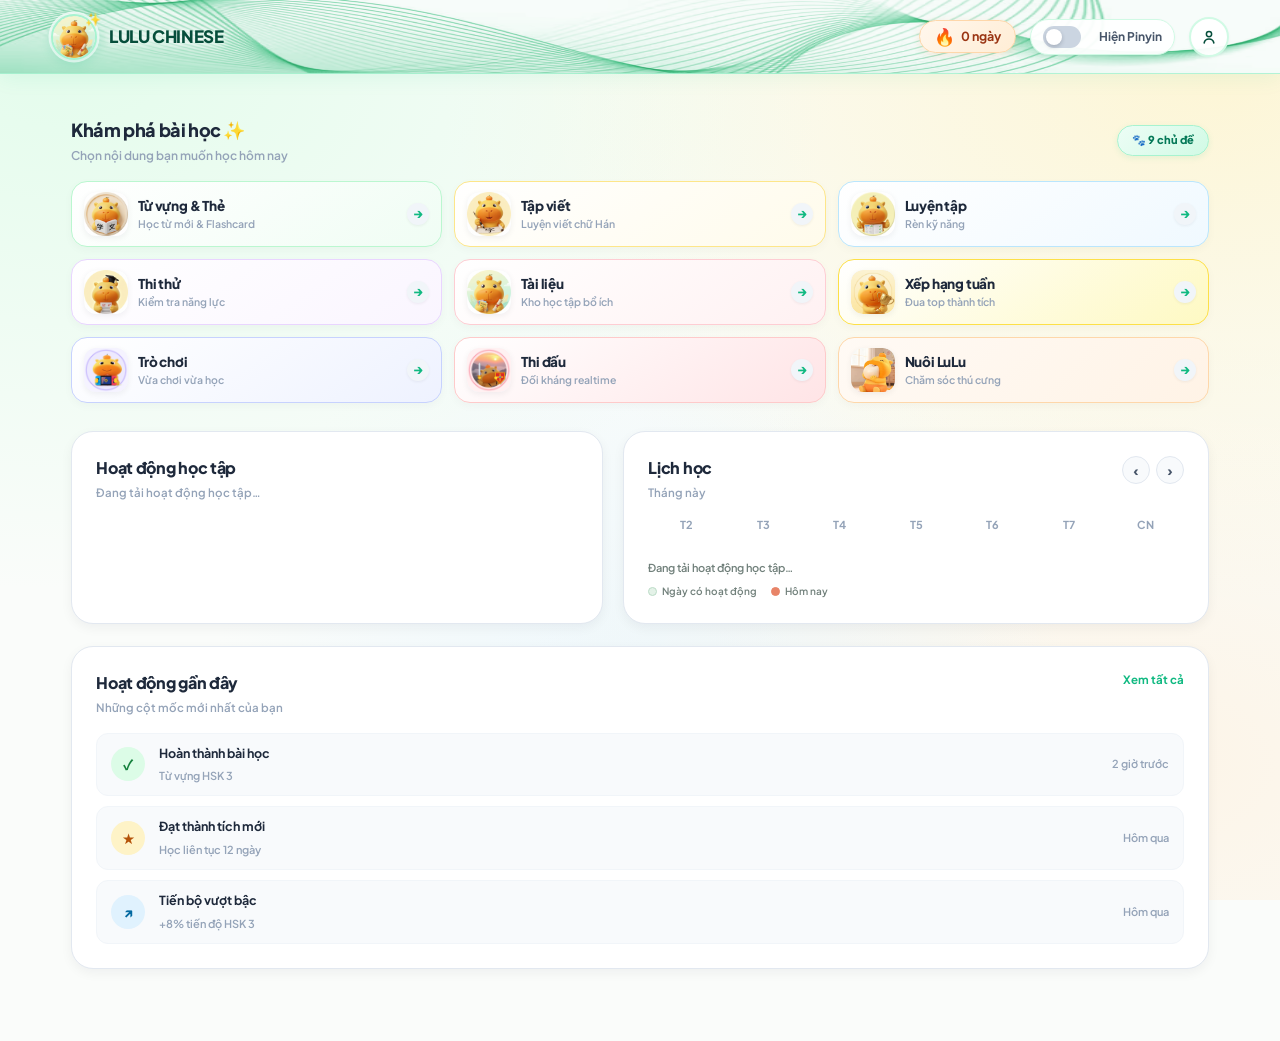
==== index.html @ 3002faa8 "ui: bo phan page-header thua o dau trang va them poster lulu hoc bai cho logo" ====
<!doctype html>
<html lang="vi">
<head>
  <meta charset="UTF-8" />
  <meta name="viewport" content="width=device-width, initial-scale=1.0, viewport-fit=cover" />
  <title>LuLu Chinese - Vui Học Tiếng Trung Mỗi Ngày</title>
  <link rel="preconnect" href="https://fonts.googleapis.com">
  <link rel="preconnect" href="https://fonts.gstatic.com" crossorigin>
  <link href="https://fonts.googleapis.com/css2?family=Plus+Jakarta+Sans:wght@400;500;600;700;800&family=Nunito:wght@500;600;700;800&family=Noto+Sans+SC:wght@400;500;600;700&display=swap" rel="stylesheet">
  <link rel="stylesheet" href="styles.css" />
  <style>
    :root {
      --font-main: 'Plus Jakarta Sans', 'Nunito', 'Noto Sans SC', system-ui, -apple-system, sans-serif;
    }
    body {
      background: #FAFCFA !important;
      background-image: 
        radial-gradient(at 5% 5%, rgba(220, 252, 231, 0.75) 0px, transparent 45%),
        radial-gradient(at 95% 8%, rgba(254, 243, 199, 0.7) 0px, transparent 45%),
        radial-gradient(at 50% 95%, rgba(224, 242, 254, 0.6) 0px, transparent 50%),
        radial-gradient(at 90% 85%, rgba(255, 237, 213, 0.5) 0px, transparent 40%) !important;
      background-attachment: fixed !important;
      font-family: var(--font-main) !important;
    }
    .main-content { background: transparent !important; }
  </style>
</head>
<body>
  <div class="app-shell">
    <main class="main-content" id="dashboard">
      <header class="topbar">
        <a class="topbar-brand" href="#dashboard" aria-label="LULU CHINESE trang chủ">
          <div class="brand-avatar-box">
            <video class="topbar-brand-video" src="video/lulu_study.mp4" autoplay loop muted playsinline preload="auto" poster="picture/main_picture.png"></video>
            <span class="brand-sparkle">✨</span>
          </div>
          <div class="brand-titles">
            <strong>LULU CHINESE</strong>
          </div>
        </a>
        <div class="top-actions">
          <div class="topbar-streak" id="topbarStreak" title="Đang tính chuỗi học tập...">
            <span class="flame">🔥</span>
            <strong id="topbarStreakText">0 ngày</strong>
          </div>
          <label class="pinyin-toggle" title="Hiển thị pinyin phía trên chữ Hán">
            <input id="pinyinToggle" type="checkbox">
            <span class="pinyin-toggle-slider"></span>
            <span class="pinyin-toggle-text">Hiện Pinyin</span>
          </label>
          <button class="login-trigger login-avatar" id="loginTrigger" aria-label="Hồ sơ học viên" title="Hồ sơ học viên">
            <svg class="login-avatar-icon" viewBox="0 0 24 24" aria-hidden="true"><circle cx="12" cy="8" r="3.5"></circle><path d="M5.5 20c.7-3.5 2.9-5.3 6.5-5.3s5.8 1.8 6.5 5.3"></path></svg>
          </button>
          <div class="account-menu" id="accountMenu" hidden>
            <strong id="accountEmail">Tài khoản</strong>
            <a class="profile-link" id="profileLink" href="#profile">Xem hồ sơ</a>
            <button type="button" id="logoutButton">Đăng xuất</button>
          </div>
        </div>
      </header>

      <div class="content-wrap">
        <section class="quick-access" aria-labelledby="quickAccessTitle">
          <div class="quick-heading">
            <div>
              <h2 id="quickAccessTitle">Khám phá bài học ✨</h2>
              <p>Chọn nội dung bạn muốn học hôm nay</p>
            </div>
            <span class="quick-hint">🐾 9 chủ đề</span>
          </div>
          <div class="quick-grid">
            <a class="quick-card card-vocab" href="#vocabulary">
              <div class="card-thumb"><img src="picture/vocabulary.png" alt="Linh vật học từ vựng"></div>
              <span><strong>Từ vựng & Thẻ</strong><small>Học từ mới & Flashcard</small></span>
              <b class="card-arrow">→</b>
            </a>
            <a class="quick-card card-writing" href="#writing">
              <div class="card-thumb"><img src="picture/HSK.png" alt="Linh vật tập viết"></div>
              <span><strong>Tập viết</strong><small>Luyện viết chữ Hán</small></span>
              <b class="card-arrow">→</b>
            </a>
            <a class="quick-card card-practice" href="#practice">
              <div class="card-thumb"><img src="picture/practice.png" alt="Linh vật luyện tập"></div>
              <span><strong>Luyện tập</strong><small>Rèn kỹ năng</small></span>
              <b class="card-arrow">→</b>
            </a>
            <a class="quick-card card-mock" href="#mock-exam">
              <div class="card-thumb"><img src="picture/mock-exam.png" alt="Linh vật thi thử"></div>
              <span><strong>Thi thử</strong><small>Kiểm tra năng lực</small></span>
              <b class="card-arrow">→</b>
            </a>
            <a class="quick-card card-materials" href="#materials">
              <div class="card-thumb"><img src="picture/main_picture.png" alt="Linh vật học cùng tài liệu"></div>
              <span><strong>Tài liệu</strong><small>Kho học tập bổ ích</small></span>
              <b class="card-arrow">→</b>
            </a>
            <a class="quick-card card-leaderboard leaderboard-card" href="#leaderboard">
              <div class="card-thumb"><img src="picture/leaderboard.png" alt="Linh vật LuLu cầm cúp vô địch"></div>
              <span><strong>Xếp hạng tuần</strong><small>Đua top thành tích</small></span>
              <b class="card-arrow">→</b>
            </a>
            <a class="quick-card card-game game-card" href="#game">
              <div class="card-thumb"><img src="picture/game.png" alt="Linh vật LuLu trò chơi"></div>
              <span><strong>Trò chơi</strong><small>Vừa chơi vừa học</small></span>
              <b class="card-arrow">→</b>
            </a>
            <a class="quick-card card-battle battle-card" href="#battle">
              <div class="card-thumb"><img src="picture/battle.png" alt="Linh vật LuLu thi đấu đối kháng"></div>
              <span><strong>Thi đấu</strong><small>Đối kháng realtime</small></span>
              <b class="card-arrow">→</b>
            </a>
            <a class="quick-card card-lulu lulu-card" href="#lulu">
              <div class="card-thumb"><img src="picture/eat.jpg" alt="Linh vật LuLu đang ăn"></div>
              <span><strong>Nuôi LuLu</strong><small>Chăm sóc thú cưng</small></span>
              <b class="card-arrow">→</b>
            </a>
          </div>
        </section>

        <section class="dashboard-grid">
          <article class="panel chart-panel" id="progress">
            <div class="panel-heading"><div><h2>Hoạt động học tập</h2><p>Đang tải hoạt động học tập…</p></div></div>
          </article>
          <article class="panel calendar-panel" id="calendar">
            <div class="panel-heading"><div><h2>Lịch học</h2><p id="calendarMonthLabel">Tháng này</p></div><div class="calendar-arrows"><button type="button" data-calendar-prev aria-label="Tháng trước">‹</button><button type="button" data-calendar-next aria-label="Tháng sau">›</button></div></div>
            <div class="calendar"><div class="calendar-week"><span>T2</span><span>T3</span><span>T4</span><span>T5</span><span>T6</span><span>T7</span><span>CN</span></div><div class="calendar-days" id="calendarDays"></div></div>
            <p class="calendar-summary" id="calendarSummary" aria-live="polite">Đang tải hoạt động học tập…</p>
            <div class="calendar-legend"><span><i></i>Ngày có hoạt động</span><span><i class="today-swatch"></i>Hôm nay</span></div>
          </article>
        </section>

        <section class="bottom-grid">
          <article class="panel activity-panel"><div class="panel-heading"><div><h2>Hoạt động gần đây</h2><p>Những cột mốc mới nhất của bạn</p></div><a class="text-link" href="#activity">Xem tất cả</a></div><div class="activity-list"><div class="activity-row"><div class="activity-icon green">✓</div><div><strong>Hoàn thành bài học</strong><span>Từ vựng HSK 3</span></div><time>2 giờ trước</time></div><div class="activity-row"><div class="activity-icon yellow">★</div><div><strong>Đạt thành tích mới</strong><span>Học liên tục 12 ngày</span></div><time>Hôm qua</time></div><div class="activity-row"><div class="activity-icon blue">↗</div><div><strong>Tiến bộ vượt bậc</strong><span>+8% tiến độ HSK 3</span></div><time>Hôm qua</time></div></div></article>
        </section>
      </div>
      <div class="page-view" id="pageView" hidden></div>
    </main>
  </div>
  <div class="sidebar-backdrop" id="sidebarBackdrop" aria-hidden="true"></div>
  <div class="login-modal" id="loginModal" role="dialog" aria-modal="true" aria-labelledby="loginTitle">
    <div class="login-card">
      <button class="login-close" type="button" data-close-login aria-label="Đóng đăng nhập">×</button>
      <img class="login-mascot" src="picture/main_picture.png" alt="Linh vật học tiếng Trung">
      <h2 id="loginTitle">Chào mừng trở lại</h2>
      <p id="loginSubtitle">Đăng nhập để tiếp tục hành trình học tiếng Trung.</p>
      <form id="loginForm">
        <label for="loginEmail">Email</label>
        <input id="loginEmail" type="email" placeholder="ban@example.com" autocomplete="email" required>
        <div class="pwd-label-row">
          <label for="loginPassword">Mật khẩu</label>
          <button type="button" class="forgot-pwd-link" id="openForgotPwdBtn">Quên mật khẩu?</button>
        </div>
        <input id="loginPassword" type="password" placeholder="Tối thiểu 6 ký tự" autocomplete="current-password" minlength="6" required>
        <label class="remember-account"><input id="rememberAccount" type="checkbox"> <span>Ghi nhớ tài khoản</span></label>
        <div class="confirm-password-field" hidden>
          <label for="confirmPassword">Xác nhận mật khẩu</label>
          <input id="confirmPassword" type="password" placeholder="Nhập lại mật khẩu" autocomplete="new-password" minlength="6">
        </div>
        <p class="login-error" id="loginError" role="alert"></p>
        <button class="primary-button login-submit" type="submit">Đăng nhập</button>
        <div class="oauth-divider" id="oauthDivider">
          <span>hoặc</span>
        </div>
        <button type="button" class="google-login-btn" id="googleLoginBtn">
          <svg class="google-icon" viewBox="0 0 24 24">
            <path fill="#4285F4" d="M22.56 12.25c0-.78-.07-1.53-.2-2.25H12v4.26h5.92c-.26 1.37-1.04 2.53-2.21 3.31v2.77h3.57c2.08-1.92 3.28-4.74 3.28-8.09z"/>
            <path fill="#34A853" d="M12 23c2.97 0 5.46-.98 7.28-2.66l-3.57-2.77c-.98.66-2.23 1.06-3.71 1.06-2.86 0-5.29-1.93-6.16-4.53H2.18v2.84C3.99 20.53 7.7 23 12 23z"/>
            <path fill="#FBBC05" d="M5.84 14.09c-.22-.66-.35-1.36-.35-2.09s.13-1.43.35-2.09V7.06H2.18C1.43 8.55 1 10.22 1 12s.43 3.45 1.18 4.94l2.85-2.22.81-.63z"/>
            <path fill="#EA4335" d="M12 5.38c1.62 0 3.06.56 4.21 1.64l3.15-3.15C17.45 2.09 14.97 1 12 1 7.7 1 3.99 3.47 2.18 7.06l3.66 2.84c.87-2.6 3.3-4.52 6.16-4.52z"/>
          </svg>
          <span>Đăng nhập bằng Google</span>
        </button>
      </form>
      <p class="auth-switch" id="authSwitchWrap"><span id="authSwitchText">Chưa có tài khoản?</span> <button type="button" id="authSwitch">Đăng ký ngay</button></p>

      <!-- Form nhập mã OTP xác thực email -->
      <form id="otpForm" hidden>
        <div class="otp-notice">
          <p>Mã xác thực gồm 6 chữ số đã được gửi đến email:</p>
          <strong id="otpEmailDisplay">ban@example.com</strong>
          <small>👉 Vui lòng nhập mã OTP 6 số để kích hoạt tài khoản!</small>
        </div>
        <label for="otpCodeInput">Nhập mã OTP (6 chữ số)</label>
        <div class="otp-input-wrap">
          <input id="otpCodeInput" type="text" inputmode="numeric" pattern="[0-9]*" maxlength="6" placeholder="000000" autocomplete="one-time-code">
        </div>
        <p class="login-error" id="otpError" role="alert"></p>
        <button class="primary-button login-submit" type="submit" id="otpSubmitBtn">Xác nhận mã OTP</button>
        <div class="otp-actions">
          <button type="button" class="otp-resend-btn" id="otpResendBtn" disabled>
            Gửi lại mã (<span id="otpCountdown">60</span>s)
          </button>
          <button type="button" class="otp-back-btn" id="otpBackBtn">
            ← Quay lại đăng nhập
          </button>
        </div>
      </form>

      <!-- Form Quên / Đặt lại mật khẩu -->
      <form id="forgotPasswordForm" hidden>
        <div class="otp-notice">
          <p>Đặt lại mật khẩu tài khoản</p>
          <small>Nhập email đăng ký của bạn để nhận mã OTP đặt lại mật khẩu mới.</small>
        </div>
        <div id="forgotStep1">
          <label for="forgotEmailInput">Email đã đăng ký</label>
          <input id="forgotEmailInput" type="email" placeholder="ban@example.com" autocomplete="email">
          <p class="login-error" id="forgotError1" role="alert"></p>
          <button class="primary-button login-submit" type="button" id="sendForgotCodeBtn">Gửi mã xác nhận</button>
        </div>
        <div id="forgotStep2" hidden>
          <label for="forgotOtpInput">Mã OTP (6 chữ số trong email)</label>
          <div class="otp-input-wrap">
            <input id="forgotOtpInput" type="text" inputmode="numeric" pattern="[0-9]*" maxlength="6" placeholder="000000">
          </div>
          <label for="forgotNewPassword">Mật khẩu mới (tối thiểu 6 ký tự)</label>
          <input id="forgotNewPassword" type="password" placeholder="Nhập mật khẩu mới" minlength="6" autocomplete="new-password">
          <p class="login-error" id="forgotError2" role="alert"></p>
          <button class="primary-button login-submit" type="submit" id="submitResetPwdBtn">Xác nhận đổi mật khẩu</button>
          <p style="font-size: 12px; color: #64748b; text-align: center; margin: 10px 0 0;">💡 Bạn cũng có thể bấm trực tiếp vào chữ <strong>"Reset password"</strong> trong email để đổi mật khẩu.</p>
        </div>
        <div class="otp-actions">
          <button type="button" class="otp-back-btn" id="forgotBackBtn">← Quay lại đăng nhập</button>
        </div>
      </form>
    </div>
  </div>
  <div class="toast" id="toast">Bài học đã sẵn sàng ✦</div>
  <script src="js/hanzi-writer.min.js"></script>
  <script type="module" src="js/main.js"></script>
</body>
</html>
---- styles.css ----
/* ==========================================================================
   LULU CHINESE - MODERN, CUTE & PROFESSIONAL DESIGN SYSTEM
   ========================================================================== */

:root {
  /* Cute Pastel & Educational Brand Palette */
  --primary: #10b981;
  --primary-dark: #059669;
  --primary-deep: #047857;
  --primary-light: #d1fae5;
  --primary-surface: #ecfdf5;

  --accent-orange: #f97316;
  --accent-orange-dark: #ea580c;
  --accent-orange-light: #ffedd5;

  --accent-amber: #f59e0b;
  --accent-amber-light: #fef3c7;

  --accent-blue: #3b82f6;
  --accent-blue-light: #eff6ff;

  --accent-indigo: #6366f1;
  --accent-indigo-light: #eef2ff;

  --accent-purple: #8b5cf6;
  --accent-purple-light: #f3e8ff;

  --accent-rose: #f43f5e;
  --accent-rose-light: #ffe4e6;

  /* Neutrals */
  --ink: #1e293b;
  --ink-secondary: #475569;
  --muted: #94a3b8;
  --line: #e2e8f0;
  --line-soft: #f1f5f9;
  --card-bg: #ffffff;
  --canvas: #fafcf8;

  /* Typography */
  --font-main: 'Plus Jakarta Sans', 'Nunito', 'Noto Sans SC', system-ui, -apple-system, sans-serif;
  --font-hanzi: 'Noto Sans SC', sans-serif;

  /* Radii */
  --radius-xs: 8px;
  --radius-sm: 12px;
  --radius-md: 16px;
  --radius-lg: 22px;
  --radius-xl: 28px;
  --radius-full: 9999px;

  /* Soft Ambient Shadows */
  --shadow-xs: 0 1px 3px rgba(15, 23, 42, 0.04);
  --shadow-sm: 0 4px 12px rgba(15, 23, 42, 0.05);
  --shadow-md: 0 8px 24px -4px rgba(15, 23, 42, 0.07);
  --shadow-lg: 0 16px 36px -6px rgba(15, 23, 42, 0.09);
  --shadow-cute: 0 6px 20px rgba(16, 185, 129, 0.12);
}

/* Base Reset & Typography */
* {
  box-sizing: border-box;
  font-family: var(--font-main) !important;
}

html {
  scroll-behavior: smooth;
  overflow-x: hidden;
}

body {
  margin: 0;
  background: var(--canvas);
  color: var(--ink);
  font-family: var(--font-main);
  font-size: 14px;
  line-height: 1.5;
  -webkit-font-smoothing: antialiased;
  -moz-osx-font-smoothing: grayscale;
  overflow-x: hidden;
  max-width: 100vw;
}

button, a, input, select, textarea {
  font: inherit;
}

button {
  cursor: pointer;
  border: 0;
  background: transparent;
  transition: all 0.2s cubic-bezier(0.34, 1.56, 0.64, 1);
}

a {
  text-decoration: none;
  color: inherit;
  transition: all 0.2s ease;
}

/* ==========================================================================
   APP SHELL & LAYOUT
   ========================================================================== */

.app-shell {
  display: flex;
  min-height: 100vh;
  width: 100%;
}

.sidebar {
  display: none !important;
}

/* Sidebar Mascot Pill Header */
.sidebar-mascot-pill {
  display: flex;
  align-items: center;
  gap: 10px;
  background: linear-gradient(135deg, #fff7ed 0%, #ffedd5 100%);
  border: 1.5px solid #fed7aa;
  border-radius: var(--radius-md);
  padding: 10px 14px;
  margin-bottom: 22px;
  box-shadow: 0 3px 10px rgba(249, 115, 22, 0.08);
  transition: transform 0.2s ease;
}

.sidebar-mascot-pill:hover {
  transform: translateY(-2px);
}

.sidebar-mascot-pill .mascot-emoji {
  font-size: 24px;
  line-height: 1;
  filter: drop-shadow(0 2px 4px rgba(249, 115, 22, 0.2));
  animation: cuteWiggle 3s ease-in-out infinite;
}

@keyframes cuteWiggle {
  0%, 100% { transform: rotate(0deg); }
  25% { transform: rotate(-8deg); }
  75% { transform: rotate(8deg); }
}

.sidebar-mascot-pill .mascot-info strong {
  display: block;
  font-size: 13px;
  font-weight: 800;
  color: #9a3412;
  letter-spacing: -0.3px;
}

.sidebar-mascot-pill .mascot-info small {
  display: block;
  font-size: 10px;
  color: #c2410c;
  font-weight: 600;
}

/* Navigation */
.main-nav {
  display: flex;
  flex-direction: column;
  gap: 4px;
}

.nav-label {
  font-size: 10px;
  text-transform: uppercase;
  letter-spacing: 1.2px;
  color: #94a3b8;
  font-weight: 800;
  padding: 0 12px;
  margin: 14px 0 6px;
  display: flex;
  align-items: center;
  gap: 6px;
}

.nav-label.spaced {
  margin-top: 24px;
}

.nav-item {
  height: 44px;
  border-radius: var(--radius-sm);
  display: flex;
  align-items: center;
  padding: 0 12px;
  gap: 10px;
  color: #64748b;
  font-weight: 600;
  font-size: 13.5px;
  position: relative;
  transition: all 0.2s cubic-bezier(0.34, 1.56, 0.64, 1);
}

.nav-item:hover {
  background: #f8fafc;
  color: var(--ink);
  transform: translateX(3px);
}

.nav-item.active {
  background: linear-gradient(135deg, #ecfdf5 0%, #d1fae5 100%);
  color: var(--primary-deep);
  font-weight: 800;
  box-shadow: 0 3px 12px rgba(16, 185, 129, 0.12);
  border: 1.5px solid #a7f3d0;
}

.nav-icon {
  width: 28px;
  height: 28px;
  border-radius: 9px;
  display: grid;
  place-items: center;
  font-size: 15px;
  flex-shrink: 0;
  background: #f1f5f9;
  transition: all 0.2s ease;
}

.nav-item.active .nav-icon {
  background: #ffffff;
  box-shadow: 0 2px 6px rgba(16, 185, 129, 0.15);
}

.nav-count {
  margin-left: auto;
  background: var(--accent-orange);
  color: #ffffff;
  border-radius: var(--radius-full);
  font-size: 10.5px;
  font-weight: 800;
  padding: 2px 8px;
  box-shadow: 0 2px 6px rgba(249, 115, 22, 0.25);
}

/* Sidebar Bottom & Streak Card */
.sidebar-bottom {
  margin-top: auto;
  padding-top: 16px;
}

.streak-card {
  background: linear-gradient(145deg, #fff7ed 0%, #ffedd5 100%);
  border: 1.5px solid #fed7aa;
  border-radius: var(--radius-md);
  padding: 16px;
  margin-bottom: 14px;
  box-shadow: 0 6px 18px rgba(249, 115, 22, 0.08);
}

.streak-top {
  display: flex;
  gap: 7px;
  align-items: center;
  font-size: 12px;
  font-weight: 700;
  color: #9a3412;
}

.flame {
  font-size: 19px;
  line-height: 1;
  display: inline-block;
  animation: flamePulse 1.8s ease-in-out infinite;
}

@keyframes flamePulse {
  0%, 100% { transform: scale(1) rotate(0deg); }
  50% { transform: scale(1.15) rotate(-5deg); }
}

.streak-card strong {
  display: block;
  font-size: 25px;
  font-weight: 800;
  color: #7c2d12;
  margin: 6px 0 10px;
  letter-spacing: -0.5px;
}

.mini-week {
  display: flex;
  gap: 5px;
  margin-bottom: 10px;
}

.mini-week i {
  height: 6px;
  flex: 1;
  background: linear-gradient(90deg, #f97316 0%, #fb923c 100%);
  border-radius: 999px;
  box-shadow: 0 1px 3px rgba(249, 115, 22, 0.2);
}

.mini-week i.muted {
  background: #ffedd5;
  border: 1px solid #fed7aa;
  box-shadow: none;
}

.streak-card small {
  font-size: 10.5px;
  font-weight: 600;
  color: #c2410c;
  display: block;
}

/* Settings button in sidebar */
.settings {
  margin-bottom: 10px;
}

/* User profile mini at sidebar bottom */
.profile-mini {
  display: flex;
  align-items: center;
  gap: 10px;
  border-top: 1.5px solid var(--line-soft);
  padding: 14px 4px 0;
}

.profile-mini strong {
  display: block;
  font-size: 12.5px;
  font-weight: 700;
  color: var(--ink);
}

.profile-mini small {
  display: block;
  font-size: 10px;
  font-weight: 600;
  color: var(--muted);
  margin-top: 2px;
}

.dots {
  color: #94a3b8;
  margin-left: auto;
  letter-spacing: 1px;
  font-size: 14px;
}

.avatar {
  width: 36px;
  height: 36px;
  border-radius: 50%;
  display: grid;
  place-items: center;
  font-size: 11px;
  font-weight: 800;
  color: #ffffff;
  box-shadow: var(--shadow-xs);
  flex-shrink: 0;
}

.avatar-lime {
  background: linear-gradient(135deg, #10b981 0%, #059669 100%);
}

.avatar-coral {
  background: linear-gradient(135deg, #f43f5e 0%, #e11d48 100%);
}

/* ==========================================================================
   TOPBAR (FROSTED GLASS, CUTE & CRISP)
   ========================================================================== */

.main-content {
  flex: 1;
  min-width: 0;
  display: flex;
  flex-direction: column;
  padding-top: 74px;
}

.topbar {
  position: fixed;
  top: 0;
  left: 0;
  right: 0;
  width: 100%;
  z-index: 100;
  height: 74px;
  background-color: #f4fbf7;
  background-image: url("picture/topbar_bg.png");
  background-size: 103% 118%;
  background-position: center;
  background-repeat: no-repeat;
  border-bottom: 1.5px solid rgba(167, 243, 208, 0.85);
  display: flex;
  align-items: center;
  justify-content: space-between;
  padding: 0 4%;
  box-shadow: 0 4px 20px rgba(16, 185, 129, 0.08);
}

.menu-button {
  display: none;
  background: none;
  font-size: 22px;
  color: var(--ink);
  padding: 6px;
  border-radius: 8px;
}

.topbar-brand {
  display: flex;
  align-items: center;
  gap: 12px;
  color: var(--primary-deep);
  transition: transform 0.2s cubic-bezier(0.34, 1.56, 0.64, 1);
}

.topbar-brand:hover {
  transform: scale(1.02);
}

.brand-avatar-box {
  position: relative;
  width: 46px;
  height: 46px;
}

.topbar-brand-video, .topbar-brand video {
  width: 46px !important;
  height: 46px !important;
  max-width: 46px !important;
  object-fit: cover !important;
  border-radius: 50% !important;
  border: 2.5px solid #a7f3d0 !important;
  box-shadow: 0 3px 12px rgba(16, 185, 129, 0.22), 0 0 0 2.5px rgba(255, 255, 255, 0.85) !important;
  display: block;
  background: #ffffff;
}

.brand-sparkle {
  position: absolute;
  top: -4px;
  right: -4px;
  font-size: 13px;
  animation: cuteBounce 2s ease-in-out infinite;
}

@keyframes cuteBounce {
  0%, 100% { transform: translateY(0); }
  50% { transform: translateY(-4px); }
}

.brand-titles {
  display: flex;
  align-items: center;
  justify-content: center;
}

.brand-titles strong {
  font-size: 17px;
  font-weight: 800;
  color: #064e3b;
  letter-spacing: -0.4px;
  line-height: 1;
  display: inline-flex;
  align-items: center;
  text-shadow: 0 1px 6px rgba(255, 255, 255, 0.95), 0 0 12px rgba(255, 255, 255, 0.85);
}

.brand-titles .brand-sub {
  display: none !important;
}

/* Topbar Actions */
.top-actions {
  display: flex;
  align-items: center;
  gap: 14px;
  position: relative;
}

/* Cute Duolingo-style Streak Pill in Topbar */
.topbar-streak {
  display: flex;
  align-items: center;
  gap: 6px;
  background: linear-gradient(135deg, #fff7ed 0%, #ffedd5 100%);
  border: 1.5px solid #fed7aa;
  border-radius: var(--radius-full);
  padding: 6px 14px;
  box-shadow: 0 2px 8px rgba(249, 115, 22, 0.12);
  color: #9a3412;
  font-size: 12.5px;
  font-weight: 800;
  cursor: default;
  user-select: none;
  transition: all 0.2s cubic-bezier(0.34, 1.56, 0.64, 1);
}

.topbar-streak:hover {
  transform: translateY(-2px) scale(1.02);
  box-shadow: 0 4px 12px rgba(249, 115, 22, 0.18);
  border-color: #fdba74;
}

.topbar-streak .flame {
  font-size: 17px;
  line-height: 1;
  display: inline-block;
  animation: flamePulse 1.8s ease-in-out infinite;
}

/* Streak States */
.topbar-streak.is-active {
  background: linear-gradient(135deg, #fff7ed 0%, #ffedd5 100%);
  border-color: #f97316;
  color: #ea580c;
  box-shadow: 0 2px 10px rgba(249, 115, 22, 0.22);
}
.topbar-streak.is-active .flame {
  animation: flamePulse 1.1s ease-in-out infinite;
}

.topbar-streak.is-pending {
  background: linear-gradient(135deg, #fffbeb 0%, #fef3c7 100%);
  border-color: #fcd34d;
  color: #b45309;
}

.topbar-streak.is-zero {
  background: rgba(255, 255, 255, 0.92);
  border-color: #d1fae5;
  color: #64748b;
  box-shadow: 0 2px 6px rgba(16, 185, 129, 0.08);
}
.topbar-streak.is-zero .flame {
  animation: none;
  opacity: 0.65;
  filter: grayscale(0.4);
}

/* Streak Popover Modal */
.streak-popover {
  position: absolute;
  top: calc(100% + 10px);
  right: 140px;
  width: 285px;
  background: #ffffff;
  border: 1.5px solid #fed7aa;
  border-radius: 16px;
  padding: 16px;
  box-shadow: 0 12px 32px rgba(249, 115, 22, 0.15), 0 4px 12px rgba(0, 0, 0, 0.06);
  z-index: 1000;
  display: flex;
  flex-direction: column;
  gap: 12px;
  animation: popoverFadeIn 0.2s cubic-bezier(0.34, 1.56, 0.64, 1);
}
.streak-popover[hidden] {
  display: none !important;
}

@keyframes popoverFadeIn {
  from {
    opacity: 0;
    transform: translateY(-6px) scale(0.96);
  }
  to {
    opacity: 1;
    transform: translateY(0) scale(1);
  }
}

.streak-popover-header {
  display: flex;
  align-items: center;
  gap: 12px;
  border-bottom: 1px solid #ffedd5;
  padding-bottom: 10px;
}
.streak-popover-flame {
  font-size: 32px;
  line-height: 1;
  flex: 0 0 36px;
}
.streak-popover-title-wrap strong {
  display: block;
  font-size: 15px;
  font-weight: 800;
  color: #9a3412;
}
.streak-popover-title-wrap span {
  display: block;
  font-size: 12px;
  color: #71807b;
  margin-top: 2px;
}
.streak-popover-stats {
  display: flex;
  flex-direction: column;
  gap: 6px;
  background: #fffaf5;
  border: 1px solid #fed7aa;
  border-radius: 10px;
  padding: 8px 12px;
}
.streak-stat-item {
  display: flex;
  justify-content: space-between;
  align-items: center;
  font-size: 12.5px;
}
.streak-stat-item span {
  color: #71807b;
}
.streak-stat-item strong {
  color: #9a3412;
  font-weight: 700;
}
.streak-popover-hint {
  margin: 0;
  font-size: 12px;
  line-height: 1.45;
  color: #4b5563;
  background: #f0fdf4;
  border: 1px solid #bbf7d0;
  border-radius: 10px;
  padding: 8px 10px;
}

/* Cute Pinyin Toggle Switch */
.pinyin-toggle {
  display: flex;
  align-items: center;
  gap: 9px;
  color: var(--ink-secondary);
  font-size: 12px;
  font-weight: 700;
  cursor: pointer;
  background: rgba(255, 255, 255, 0.94);
  padding: 6px 12px;
  border-radius: var(--radius-full);
  border: 1.5px solid #d1fae5;
  box-shadow: var(--shadow-xs);
  transition: all 0.2s ease;
  user-select: none;
}

.pinyin-toggle:hover {
  border-color: #a7f3d0;
  background: #f0fdf4;
}

.pinyin-toggle input {
  appearance: none;
  width: 38px;
  height: 22px;
  margin: 0;
  border-radius: 999px;
  background: #cbd5e1;
  position: relative;
  transition: background 0.3s cubic-bezier(0.34, 1.56, 0.64, 1);
  cursor: pointer;
}

.pinyin-toggle input:after {
  content: '';
  position: absolute;
  width: 16px;
  height: 16px;
  top: 3px;
  left: 3px;
  border-radius: 50%;
  background: #ffffff;
  box-shadow: 0 2px 4px rgba(15, 23, 42, 0.2);
  transition: transform 0.3s cubic-bezier(0.34, 1.56, 0.64, 1);
}

.pinyin-toggle input:checked {
  background: linear-gradient(135deg, #10b981 0%, #059669 100%);
}

.pinyin-toggle input:checked:after {
  transform: translateX(16px);
}

/* Profile / Login Avatar Button */
.login-avatar {
  width: 40px;
  height: 40px;
  padding: 0;
  border: 2px solid #d1fae5;
  border-radius: 50%;
  background: rgba(255, 255, 255, 0.95) !important;
  display: grid;
  place-items: center;
  box-shadow: var(--shadow-xs);
  transition: all 0.2s cubic-bezier(0.34, 1.56, 0.64, 1);
}

.login-avatar:hover {
  transform: scale(1.08);
  border-color: #10b981;
  box-shadow: 0 4px 14px rgba(16, 185, 129, 0.2);
}

.login-avatar-icon {
  width: 18px !important;
  height: 18px !important;
  display: block !important;
  fill: none !important;
  stroke: #064e3b !important;
  stroke-width: 2 !important;
  stroke-linecap: round !important;
  stroke-linejoin: round !important;
}

/* Account Dropdown Menu */
.account-menu {
  position: absolute;
  right: 0;
  top: 54px;
  z-index: 30;
  width: 200px;
  background: #ffffff;
  border: 1.5px solid var(--line);
  border-radius: var(--radius-md);
  padding: 14px;
  box-shadow: var(--shadow-lg);
  animation: dropIn 0.2s cubic-bezier(0.34, 1.56, 0.64, 1);
}

@keyframes dropIn {
  from { opacity: 0; transform: translateY(-8px) scale(0.95); }
  to { opacity: 1; transform: translateY(0) scale(1); }
}

.account-menu strong {
  display: block;
  overflow: hidden;
  text-overflow: ellipsis;
  white-space: nowrap;
  color: var(--ink);
  font-size: 12px;
  font-weight: 700;
  margin-bottom: 10px;
  padding-bottom: 8px;
  border-bottom: 1px solid var(--line-soft);
}

.profile-link {
  display: block;
  color: var(--primary-deep);
  font-size: 11px;
  font-weight: 700;
  padding: 6px 0;
  margin-bottom: 8px;
}

.profile-link:hover {
  color: var(--primary);
}

.account-menu button {
  width: 100%;
  background: #fff1f2;
  color: #e11d48;
  border-radius: var(--radius-xs);
  padding: 9px;
  font-size: 11px;
  font-weight: 700;
  border: 1px solid #fecdd3;
}

.account-menu button:hover {
  background: #ffe4e6;
  transform: translateY(-1px);
}

/* ==========================================================================
   CONTENT WRAPPER
   ========================================================================== */

.content-wrap, .page-view {
  max-width: 1240px;
  margin: 0 auto;
  padding: 32px 4% 50px;
  width: 100%;
}

/* ==========================================================================
   KHÁM PHÁ BÀI HỌC (QUICK ACCESS CARDS - ULTRA CUTE & COLORFUL)
   ========================================================================== */

.quick-access {
  margin: 10px 0 28px;
}

.quick-heading {
  display: flex;
  align-items: center;
  justify-content: space-between;
  margin-bottom: 16px;
}

.quick-heading h2 {
  font-size: 18px;
  font-weight: 800;
  color: var(--ink);
  margin: 0 0 4px;
  letter-spacing: -0.4px;
}

.quick-heading p {
  font-size: 12px;
  color: var(--muted);
  font-weight: 600;
  margin: 0;
}

.quick-hint {
  font-size: 11px;
  font-weight: 800;
  color: var(--primary-deep);
  background: linear-gradient(135deg, #ecfdf5 0%, #d1fae5 100%);
  border: 1.5px solid #a7f3d0;
  border-radius: var(--radius-full);
  padding: 6px 14px;
  box-shadow: 0 2px 6px rgba(16, 185, 129, 0.1);
}

/* Quick Grid - Perfect 3x3 balanced grid with ample room for full titles & descriptions */
.quick-grid {
  display: grid;
  grid-template-columns: repeat(3, 1fr);
  gap: 12px;
}

/* Base Quick Card */
.quick-card {
  display: flex;
  align-items: center;
  gap: 10px;
  min-width: 0;
  background: #ffffff;
  border: 1.5px solid var(--line);
  border-radius: var(--radius-md);
  padding: 10px 12px;
  box-shadow: 0 3px 10px rgba(15, 23, 42, 0.03);
  position: relative;
  overflow: visible;
  transition: all 0.25s cubic-bezier(0.34, 1.56, 0.64, 1);
}

.quick-card:hover {
  transform: translateY(-4px) scale(1.015);
  box-shadow: 0 10px 24px -4px rgba(15, 23, 42, 0.08);
}

/* Thumbnail Box */
.card-thumb {
  width: 44px;
  height: 44px;
  flex: 0 0 44px;
  border-radius: 12px;
  display: grid;
  place-items: center;
  background: #f8fafc;
  overflow: hidden;
  box-shadow: 0 2px 6px rgba(15, 23, 42, 0.06);
  transition: transform 0.3s cubic-bezier(0.34, 1.56, 0.64, 1);
}

.quick-card:hover .card-thumb {
  transform: scale(1.1) rotate(-3deg);
}

.card-thumb img, .quick-card img {
  width: 100%;
  height: 100%;
  object-fit: cover;
  border-radius: inherit;
}

.quick-card span {
  min-width: 0;
  flex: 1;
  display: flex;
  flex-direction: column;
  justify-content: center;
}

.quick-card strong {
  display: block;
  font-size: 13.5px;
  font-weight: 800;
  color: var(--ink);
  margin-bottom: 2px;
  letter-spacing: -0.2px;
  white-space: normal;
  word-break: keep-all;
  overflow: visible;
  text-overflow: clip;
  line-height: 1.25;
}

.quick-card small {
  display: block;
  font-size: 10.5px;
  font-weight: 600;
  color: var(--muted);
  line-height: 1.25;
  white-space: normal;
  word-break: normal;
  overflow: visible;
  text-overflow: clip;
}

/* Arrow Button */
.card-arrow, .quick-card>b {
  width: 22px;
  height: 22px;
  flex: 0 0 22px;
  border-radius: 50%;
  background: #f1f5f9;
  display: grid;
  place-items: center;
  font-size: 13px;
  font-weight: 800;
  color: var(--primary);
  margin-left: auto;
  box-shadow: 0 1px 3px rgba(15, 23, 42, 0.06);
  transition: all 0.25s cubic-bezier(0.34, 1.56, 0.64, 1);
}

.quick-card:hover .card-arrow, .quick-card:hover>b {
  transform: translateX(3px);
  color: #ffffff;
  background: var(--primary);
  box-shadow: 0 3px 8px rgba(16, 185, 129, 0.3);
}

/* 9 Cute Thematic Pastel Cards */
.card-vocab, .quick-card[href="#vocabulary"] {
  background: linear-gradient(145deg, #ffffff 0%, #f0fdf4 100%);
  border-color: #bbf7d0;
}
.card-vocab:hover, .quick-card[href="#vocabulary"]:hover {
  border-color: #86efac;
  box-shadow: 0 12px 28px -4px rgba(34, 197, 94, 0.15);
}

.card-writing, .quick-card[href="#writing"] {
  background: linear-gradient(145deg, #ffffff 0%, #fffbeb 100%);
  border-color: #fde68a;
}
.card-writing:hover, .quick-card[href="#writing"]:hover {
  border-color: #fcd34d;
  box-shadow: 0 12px 28px -4px rgba(245, 158, 11, 0.15);
}

.card-practice, .quick-card[href="#practice"] {
  background: linear-gradient(145deg, #ffffff 0%, #f0f9ff 100%);
  border-color: #bae6fd;
}
.card-practice:hover, .quick-card[href="#practice"]:hover {
  border-color: #7dd3fc;
  box-shadow: 0 12px 28px -4px rgba(56, 189, 248, 0.15);
}

.card-mock, .quick-card[href="#mock-exam"] {
  background: linear-gradient(145deg, #ffffff 0%, #faf5ff 100%);
  border-color: #e9d5ff;
}
.card-mock:hover, .quick-card[href="#mock-exam"]:hover {
  border-color: #d8b4fe;
  box-shadow: 0 12px 28px -4px rgba(168, 85, 247, 0.15);
}

.card-materials, .quick-card[href="#materials"] {
  background: linear-gradient(145deg, #ffffff 0%, #fff1f2 100%);
  border-color: #fecdd3;
}
.card-materials:hover, .quick-card[href="#materials"]:hover {
  border-color: #fda4af;
  box-shadow: 0 12px 28px -4px rgba(244, 63, 94, 0.15);
}

.card-leaderboard, .leaderboard-card {
  background: linear-gradient(145deg, #ffffff 0%, #fef9c3 100%);
  border-color: #fde047;
}
.card-leaderboard:hover, .leaderboard-card:hover {
  border-color: #eab308;
  box-shadow: 0 12px 28px -4px rgba(234, 179, 8, 0.18);
}
.leaderboard-cup {
  font-size: 24px;
  line-height: 1;
  display: grid;
  place-items: center;
}

.card-game, .game-card {
  background: linear-gradient(145deg, #ffffff 0%, #eef2ff 100%);
  border-color: #c7d2fe;
}
.card-game:hover, .game-card:hover {
  border-color: #a5b4fc;
  box-shadow: 0 12px 28px -4px rgba(99, 102, 241, 0.15);
}
.game-badge {
  font-size: 24px;
  line-height: 1;
  display: grid;
  place-items: center;
}

.card-battle, .battle-card {
  background: linear-gradient(145deg, #ffffff 0%, #ffe4e6 100%);
  border-color: #fecdd3;
}
.card-battle:hover, .battle-card:hover {
  border-color: #fb7185;
  box-shadow: 0 12px 28px -4px rgba(225, 29, 72, 0.15);
}
.battle-badge {
  font-size: 24px;
  line-height: 1;
  display: grid;
  place-items: center;
}

.card-lulu, .lulu-card {
  background: linear-gradient(145deg, #ffffff 0%, #fff7ed 100%);
  border-color: #fed7aa;
}
.card-lulu:hover, .lulu-card:hover {
  border-color: #fdba74;
  box-shadow: 0 12px 28px -4px rgba(249, 115, 22, 0.18);
}

@media (max-width: 800px) {
  .quick-grid {
    grid-template-columns: repeat(2, 1fr);
    gap: 10px;
  }
}

@media (max-width: 650px) {
  .quick-grid {
    grid-template-columns: repeat(2, 1fr);
    gap: 8px;
  }
  .quick-card {
    padding: 8px 10px;
    gap: 8px;
    border-radius: var(--radius-sm);
    min-height: 56px;
  }
  .card-thumb {
    width: 38px;
    height: 38px;
    flex: 0 0 38px;
    border-radius: 10px;
  }
  .quick-card strong {
    font-size: 12.5px;
    line-height: 1.25;
    margin-bottom: 2px;
  }
  .quick-card small {
    font-size: 10px;
    line-height: 1.2;
  }
  .card-arrow, .quick-card>b {
    display: none;
  }
  .quick-card.lulu-card {
    grid-column: 1 / -1;
    min-height: 56px;
  }
  .quick-card.lulu-card .card-arrow, .quick-card.lulu-card>b {
    display: grid;
    margin-left: auto;
  }
}

/* ==========================================================================
   DASHBOARD PANELS (ROUNDED, GLASS-SMOOTH & CLEAN)
   ========================================================================== */

.dashboard-grid, .bottom-grid {
  display: grid;
  grid-template-columns: 1fr 1.1fr;
  gap: 20px;
  margin-bottom: 22px;
}

.bottom-grid {
  grid-template-columns: 1fr;
}

.panel {
  background: var(--card-bg);
  border: 1.5px solid var(--line);
  border-radius: var(--radius-lg);
  padding: 24px;
  box-shadow: var(--shadow-sm);
  transition: box-shadow 0.2s ease, border-color 0.2s ease;
}

.panel:hover {
  border-color: #cbd5e1;
  box-shadow: var(--shadow-md);
}

.panel-heading {
  display: flex;
  justify-content: space-between;
  align-items: flex-start;
  gap: 14px;
  margin-bottom: 16px;
}

.panel-heading h2 {
  font-size: 16px;
  font-weight: 800;
  color: var(--ink);
  margin: 0 0 4px;
  letter-spacing: -0.3px;
}

.panel-heading p {
  font-size: 11.5px;
  color: var(--muted);
  font-weight: 600;
  margin: 0;
}

/* ==========================================================================
   ACTIVITY CHART
   ========================================================================== */

.activity-legend {
  display: flex;
  flex-wrap: wrap;
  gap: 12px;
  margin: 12px 0 16px;
  font-size: 11px;
  font-weight: 600;
  color: var(--ink-secondary);
}

.activity-legend span {
  display: flex;
  align-items: center;
  gap: 6px;
  background: #f8fafc;
  padding: 4px 10px;
  border-radius: var(--radius-full);
  border: 1px solid var(--line);
}

.activity-legend i {
  width: 8px;
  height: 8px;
  border-radius: 50%;
  background: var(--primary);
  display: inline-block;
}

.activity-legend span:nth-child(2) i {
  background: var(--accent-orange);
}

.activity-legend span:nth-child(3) i {
  background: var(--accent-blue);
}

/* Real Chart Bar Container */
.real-chart {
  height: 210px;
  display: grid;
  grid-template-columns: repeat(7, 1fr);
  gap: 12px;
  align-items: end;
  padding: 14px 8px 4px;
  border-bottom: 1.5px solid var(--line);
}

.real-chart-day {
  height: 100%;
  display: grid;
  grid-template-rows: 20px 1fr 20px;
  align-items: end;
  text-align: center;
  min-width: 0;
  transition: transform 0.2s ease;
}

.real-chart-day:hover {
  transform: translateY(-2px);
}

.real-chart-day>b {
  color: var(--primary-deep);
  font-size: 11px;
  font-weight: 800;
}

.real-chart-bars {
  height: 100%;
  display: flex;
  flex-direction: column-reverse;
  justify-content: flex-start;
  background: repeating-linear-gradient(to top, transparent 0, transparent 24%, #f1f5f9 24.5%, transparent 25%);
  border-radius: 8px 8px 0 0;
  overflow: hidden;
}

.real-chart-bars i, .real-chart-bars em, .real-chart-bars u {
  display: block;
  width: 100%;
  min-height: 0;
  border-radius: 6px 6px 2px 2px;
  transition: height 0.4s cubic-bezier(0.34, 1.56, 0.64, 1);
}

.real-chart-bars i {
  background: linear-gradient(180deg, #34d399 0%, #10b981 100%);
  box-shadow: 0 -2px 6px rgba(16, 185, 129, 0.2);
}

.real-chart-bars em {
  background: linear-gradient(180deg, #fb923c 0%, #f97316 100%);
  box-shadow: 0 -2px 6px rgba(249, 115, 22, 0.2);
}

.real-chart-bars u {
  background: linear-gradient(180deg, #60a5fa 0%, #3b82f6 100%);
  box-shadow: 0 -2px 6px rgba(59, 130, 246, 0.2);
}

.real-chart-day small {
  color: var(--muted);
  font-size: 11px;
  font-weight: 700;
  margin-top: 8px;
}

/* ==========================================================================
   CALENDAR PANEL (CUTE SQUIRCLES & COLORFUL TODAY)
   ========================================================================== */

.calendar-arrows {
  display: flex;
  gap: 6px;
}

.calendar-arrows button {
  background: #f8fafc;
  color: var(--ink-secondary);
  width: 28px;
  height: 28px;
  border-radius: 50%;
  font-size: 14px;
  font-weight: 800;
  border: 1px solid var(--line);
  display: grid;
  place-items: center;
}

.calendar-arrows button:hover {
  background: var(--primary-surface);
  color: var(--primary-deep);
  border-color: #a7f3d0;
  transform: scale(1.1);
}

.calendar {
  margin-top: 14px;
}

.calendar-week, .calendar-days {
  display: grid;
  grid-template-columns: repeat(7, 1fr);
  text-align: center;
}

.calendar-week {
  color: #94a3b8;
  font-size: 11px;
  font-weight: 700;
  margin-bottom: 12px;
}

.calendar-days {
  row-gap: 8px;
}

.calendar-days span {
  height: 32px;
  display: grid;
  place-items: center;
  font-size: 12px;
  font-weight: 700;
  color: #475569;
  border-radius: 10px;
  transition: all 0.2s cubic-bezier(0.34, 1.56, 0.64, 1);
}

.calendar-days span:hover:not(.muted) {
  background: #f1f5f9;
  transform: scale(1.12);
}

.calendar-days span.muted {
  color: #cbd5e1;
}

.calendar-days span.done {
  background: #ecfdf5;
  color: var(--primary-deep);
  font-weight: 800;
  border: 1.5px solid #a7f3d0;
}

.calendar-days span.today {
  background: linear-gradient(135deg, #f97316 0%, #ea580c 100%) !important;
  color: #ffffff !important;
  font-weight: 800;
  box-shadow: 0 4px 12px rgba(249, 115, 22, 0.35);
  border-radius: 10px;
}

.calendar-summary {
  font-size: 11px;
  font-weight: 600;
  color: var(--muted);
  margin: 16px 0 8px;
}

.calendar-legend {
  display: flex;
  gap: 14px;
  font-size: 10.5px;
  font-weight: 600;
  color: var(--muted);
  margin-top: 8px;
}

.calendar-legend span {
  display: flex;
  align-items: center;
  gap: 5px;
}

.calendar-legend i {
  width: 8px;
  height: 8px;
  border-radius: 50%;
  background: #10b981;
}

.calendar-legend .today-swatch {
  background: #f97316;
}

/* ==========================================================================
   RECENT ACTIVITY PANEL
   ========================================================================== */

.activity-list {
  margin-top: 14px;
  display: flex;
  flex-direction: column;
  gap: 10px;
}

.activity-row {
  display: flex;
  align-items: center;
  gap: 14px;
  padding: 10px 14px;
  border-radius: var(--radius-sm);
  background: #f8fafc;
  border: 1px solid var(--line-soft);
  transition: all 0.2s ease;
}

.activity-row:hover {
  background: #ffffff;
  border-color: var(--line);
  box-shadow: var(--shadow-xs);
  transform: translateX(3px);
}

.activity-icon {
  width: 34px;
  height: 34px;
  border-radius: 50%;
  display: grid;
  place-items: center;
  font-size: 14px;
  font-weight: 800;
  flex-shrink: 0;
}

.activity-icon.green {
  background: #dcfce7;
  color: #15803d;
}

.activity-icon.yellow {
  background: #fef3c7;
  color: #b45309;
}

.activity-icon.blue {
  background: #e0f2fe;
  color: #0369a1;
}

.activity-row div:nth-child(2) {
  flex: 1;
}

.activity-row strong {
  display: block;
  font-size: 12.5px;
  font-weight: 700;
  color: var(--ink);
  margin-bottom: 2px;
}

.activity-row span {
  font-size: 11px;
  color: var(--muted);
  font-weight: 600;
}

.activity-row time {
  font-size: 11px;
  font-weight: 600;
  color: #94a3b8;
  white-space: nowrap;
}

.text-link {
  color: var(--primary);
  font-size: 11.5px;
  font-weight: 700;
}

.text-link:hover {
  color: var(--primary-deep);
  text-decoration: underline;
}

/* ==========================================================================
   BUTTONS (TACTILE 3D / DUOLINGO FEEL)
   ========================================================================== */

.primary-button {
  display: inline-flex;
  align-items: center;
  justify-content: center;
  gap: 8px;
  background: linear-gradient(180deg, #10b981 0%, #059669 100%) !important;
  color: #ffffff !important;
  border-radius: var(--radius-sm) !important;
  padding: 12px 20px !important;
  font-weight: 800 !important;
  font-size: 13px !important;
  box-shadow: 0 4px 0 #047857, 0 8px 18px rgba(16, 185, 129, 0.25) !important;
  border: 0 !important;
  transition: all 0.15s ease !important;
  cursor: pointer !important;
}

.primary-button:hover {
  background: linear-gradient(180deg, #059669 0%, #047857 100%) !important;
  transform: translateY(-1px) !important;
}

.primary-button:active {
  transform: translateY(3px) !important;
  box-shadow: 0 1px 0 #047857, 0 3px 8px rgba(16, 185, 129, 0.2) !important;
}

/* ==========================================================================
   LOGIN MODAL (ROUNDED, CUTE MASCOT, MODERN)
   ========================================================================== */

.login-modal {
  position: fixed;
  inset: 0;
  z-index: 1000;
  display: grid;
  place-items: center;
  background: rgba(15, 23, 42, 0.5);
  backdrop-filter: blur(8px);
  -webkit-backdrop-filter: blur(8px);
  opacity: 0;
  pointer-events: none;
  transition: opacity 0.25s ease;
  padding: 20px;
}

.login-modal.open {
  opacity: 1;
  pointer-events: auto;
}

.login-card {
  position: relative;
  width: min(100%, 410px);
  background: #ffffff;
  border-radius: var(--radius-xl);
  padding: 34px 28px 28px;
  box-shadow: var(--shadow-lg);
  border: 1.5px solid var(--line);
  animation: modalScale 0.3s cubic-bezier(0.34, 1.56, 0.64, 1);
}

@keyframes modalScale {
  from { transform: scale(0.9) translateY(12px); opacity: 0; }
  to { transform: scale(1) translateY(0); opacity: 1; }
}

.login-close {
  position: absolute;
  right: 18px;
  top: 18px;
  background: #f1f5f9;
  color: var(--muted);
  width: 32px;
  height: 32px;
  border-radius: 50%;
  font-size: 20px;
  line-height: 1;
  display: grid;
  place-items: center;
}

.login-close:hover {
  background: #e2e8f0;
  color: var(--ink);
}

.login-mascot {
  display: block;
  width: 80px !important;
  height: 80px !important;
  max-width: 80px !important;
  object-fit: cover !important;
  border-radius: 50% !important;
  margin: 0 auto 16px !important;
  border: 3px solid #a7f3d0;
  box-shadow: 0 4px 14px rgba(16, 185, 129, 0.2);
}

.login-card h2 {
  font-size: 24px;
  font-weight: 800;
  color: var(--ink);
  text-align: center;
  margin: 0 0 6px;
  letter-spacing: -0.4px;
}

.login-card>p {
  font-size: 12px;
  color: var(--muted);
  font-weight: 600;
  text-align: center;
  margin: 0 0 22px;
}

.login-card label {
  display: block;
  font-size: 12px;
  font-weight: 700;
  color: var(--ink);
  margin: 14px 0 6px;
}

.login-card input {
  width: 100%;
  border: 1.5px solid var(--line);
  border-radius: var(--radius-sm);
  padding: 12px 14px;
  font-size: 13px;
  outline: none;
  background: #f8fafc;
  transition: all 0.2s ease;
}

.login-card input:focus {
  background: #ffffff;
  border-color: var(--primary);
  box-shadow: 0 0 0 3px rgba(16, 185, 129, 0.15);
}

.remember-account {
  display: flex !important;
  align-items: center;
  gap: 8px;
  margin: 14px 0 0 !important;
  color: var(--ink-secondary);
  font-size: 12px !important;
  font-weight: 600 !important;
}

.remember-account input {
  width: 16px;
  height: 16px;
  accent-color: var(--primary);
}

.login-error {
  min-height: 18px;
  color: #e11d48;
  font-size: 11.5px;
  font-weight: 700;
  margin: 10px 0 0;
  text-align: center;
}

.login-submit {
  width: 100% !important;
  margin-top: 14px !important;
}

.auth-switch {
  text-align: center !important;
  margin: 18px 0 0 !important;
  font-size: 12px !important;
  color: var(--muted) !important;
}

.auth-switch button {
  background: transparent;
  color: var(--primary);
  font-weight: 800;
  padding: 0;
  cursor: pointer;
}

.auth-switch button:hover {
  text-decoration: underline;
}

/* Google Login Button & Divider */
.oauth-divider {
  display: flex;
  align-items: center;
  text-align: center;
  margin: 16px 0 12px;
  color: var(--muted);
  font-size: 11px;
  font-weight: 700;
  text-transform: uppercase;
}
.oauth-divider::before,
.oauth-divider::after {
  content: '';
  flex: 1;
  border-bottom: 1px solid var(--line);
}
.oauth-divider span {
  padding: 0 10px;
}
.google-login-btn {
  display: flex;
  align-items: center;
  justify-content: center;
  gap: 10px;
  width: 100%;
  background: #ffffff;
  color: #1e293b;
  border: 1.5px solid #cbd5e1;
  border-radius: var(--radius-sm);
  padding: 11px 16px;
  font-size: 13px;
  font-weight: 700;
  cursor: pointer;
  transition: all .2s ease;
  box-shadow: 0 1px 3px rgba(0, 0, 0, 0.05);
}
.google-login-btn:hover {
  background: #f8fafc;
  border-color: #94a3b8;
  transform: translateY(-1px);
  box-shadow: 0 4px 12px rgba(0, 0, 0, 0.08);
}
.google-login-btn:active {
  transform: translateY(0);
}
.google-icon {
  width: 18px;
  height: 18px;
  flex-shrink: 0;
}

/* OTP Verification Styles */
.otp-notice {
  background: #f0fdf4;
  border: 1px solid #bbf7d0;
  border-radius: var(--radius-sm);
  padding: 12px 14px;
  text-align: center;
  margin: 10px 0 16px;
}
.otp-notice p {
  font-size: 12px;
  color: #166534;
  margin: 0 0 4px;
  font-weight: 500;
}
.otp-notice strong {
  display: block;
  font-size: 13.5px;
  color: #14532d;
  word-break: break-all;
  margin-bottom: 4px;
}
.otp-notice small {
  font-size: 11px;
  color: #15804d;
  display: block;
}
.otp-input-wrap {
  margin-top: 6px;
}
.otp-input-wrap input {
  font-size: 22px !important;
  font-weight: 800 !important;
  letter-spacing: 6px !important;
  text-align: center !important;
  font-family: 'JetBrains Mono', 'Courier New', monospace;
  padding: 12px 10px !important;
  border: 2px solid #cbd5e1 !important;
  border-radius: var(--radius-sm) !important;
  background: #f8fafc !important;
  color: #1e293b !important;
  transition: all 0.2s ease !important;
}
.otp-input-wrap input:focus {
  border-color: var(--primary) !important;
  background: #ffffff !important;
  box-shadow: 0 0 0 3px rgba(16, 185, 129, 0.2) !important;
}
.otp-actions {
  display: flex;
  flex-direction: column;
  gap: 10px;
  margin-top: 14px;
  text-align: center;
}
.otp-resend-btn {
  background: transparent;
  color: var(--primary);
  font-size: 12.5px;
  font-weight: 700;
  border: none;
  cursor: pointer;
  padding: 4px 8px;
  transition: opacity .2s;
}
.otp-resend-btn:disabled {
  color: var(--muted);
  cursor: not-allowed;
  opacity: 0.7;
}
.otp-resend-btn:not(:disabled):hover {
  text-decoration: underline;
}
.otp-back-btn {
  background: transparent;
  color: #64748b;
  font-size: 12px;
  font-weight: 600;
  border: none;
  cursor: pointer;
  padding: 4px;
}
.otp-back-btn:hover {
  color: #1e293b;
  text-decoration: underline;
}
.login-otp-link {
  display: inline-block;
  margin-top: 6px;
  background: #fee2e2;
  color: #991b1b;
  border: 1px solid #fecaca;
  border-radius: 6px;
  padding: 6px 12px;
  font-size: 11.5px;
  font-weight: 700;
  cursor: pointer;
  transition: all .2s ease;
}
.login-otp-link:hover {
  background: #fecaca;
  transform: translateY(-1px);
}

/* Change Password Pill & Actions in Profile Header */
.profile-top-actions {
  margin-left: auto;
  display: flex;
  flex-direction: column;
  align-items: flex-end;
  gap: 8px;
}
.profile-top-actions .profile-logout-pill {
  margin-left: 0;
}
.profile-change-pwd-pill {
  font-size: 12px;
  font-weight: 600;
  color: #166534;
  background: #f0fdf4;
  border: 1px solid #bbf7d0;
  border-radius: 20px;
  padding: 3px 12px;
  cursor: pointer;
  display: inline-flex;
  align-items: center;
  gap: 5px;
  transition: all 0.2s ease;
}
.profile-change-pwd-pill:hover {
  background: #dcfce7;
  border-color: #86efac;
  color: #14532d;
  transform: translateY(-1px);
}
@media (max-width: 650px) {
  .profile-top-actions {
    margin-left: 0;
    flex-direction: row;
    justify-content: center;
    width: 100%;
    margin-top: 6px;
  }
}

/* Password Change Modal Widget */
.pwd-change-modal[hidden] {
  display: none;
}
.pwd-change-modal {
  position: fixed;
  inset: 0;
  z-index: 1000;
  display: grid;
  place-items: center;
  padding: 20px;
}
.pwd-change-backdrop {
  position: absolute;
  inset: 0;
  background: rgba(15, 23, 42, 0.55);
  backdrop-filter: blur(4px);
}
.pwd-change-card {
  position: relative;
  width: min(100%, 460px);
  background: #fff;
  border-radius: 18px;
  box-shadow: 0 25px 60px rgba(15, 23, 42, 0.25);
  overflow: hidden;
  display: flex;
  flex-direction: column;
  animation: modalFadeUp 0.2s cubic-bezier(0.16, 1, 0.3, 1);
}
.pwd-change-header {
  display: flex;
  justify-content: space-between;
  align-items: center;
  padding: 18px 24px 14px;
  border-bottom: 1px solid #f1f5f3;
}
.pwd-change-title-box {
  display: flex;
  align-items: center;
  gap: 12px;
}
.pwd-change-icon {
  font-size: 22px;
  background: #f0fdf4;
  border: 1px solid #bbf7d0;
  width: 40px;
  height: 40px;
  border-radius: 10px;
  display: grid;
  place-items: center;
}
.pwd-change-header h3 {
  margin: 0;
  font-size: 17px;
  color: #1f2937;
  font-weight: 700;
}
.pwd-change-header p {
  margin: 2px 0 0;
  font-size: 12px;
  color: #6b7280;
}
.pwd-change-close {
  background: transparent;
  border: none;
  font-size: 26px;
  color: #9ca3af;
  line-height: 1;
  cursor: pointer;
  padding: 0 4px;
}
.pwd-change-close:hover {
  color: #374151;
}
.pwd-change-body {
  padding: 20px 24px;
  display: flex;
  flex-direction: column;
  gap: 14px;
}
.pwd-change-footer {
  display: flex;
  justify-content: flex-end;
  gap: 10px;
  padding: 14px 24px;
  border-top: 1px solid #f1f5f3;
  background: #fafafa;
}
.pwd-change-footer .primary-button {
  background: #28543b;
  color: #fff;
  border: none;
  border-radius: 8px;
  padding: 9px 18px;
  font-weight: 700;
  font-size: 12px;
  display: inline-flex;
  align-items: center;
  gap: 6px;
  cursor: pointer;
}
.pwd-change-footer .secondary-button {
  background: #fff;
  color: #4b5563;
  border: 1px solid #d1d5db;
  border-radius: 8px;
  padding: 9px 16px;
  font-weight: 600;
  font-size: 12px;
  cursor: pointer;
}
.pwd-field-row {
  display: grid;
  grid-template-columns: 1fr 1fr;
  gap: 16px;
}
@media (max-width: 650px) {
  .pwd-field-row {
    grid-template-columns: 1fr;
    gap: 12px;
  }
}
.pwd-input-group label {
  display: block;
  font-size: 12px;
  font-weight: 700;
  color: var(--ink);
  margin-bottom: 6px;
}
.pwd-input-wrap {
  position: relative;
  display: flex;
  align-items: center;
}
.pwd-input-wrap input {
  width: 100%;
  border: 1.5px solid var(--line);
  border-radius: var(--radius-sm);
  padding: 10px 40px 10px 14px;
  font-size: 13px;
  outline: none;
  background: #f8fafc;
  transition: all 0.2s ease;
}
.pwd-input-wrap input:focus {
  background: #ffffff;
  border-color: var(--primary);
  box-shadow: 0 0 0 3px rgba(16, 185, 129, 0.15);
}
.pwd-toggle-btn {
  position: absolute;
  right: 10px;
  background: transparent;
  border: none;
  cursor: pointer;
  font-size: 15px;
  opacity: 0.6;
  padding: 4px;
  transition: opacity .2s;
}
.pwd-toggle-btn:hover {
  opacity: 1;
}
.pwd-action-row {
  display: flex;
  justify-content: flex-end;
}
.pwd-submit-btn {
  padding: 10px 22px !important;
  font-size: 13px !important;
}
.pwd-error-msg {
  color: #e11d48;
  font-size: 12px;
  font-weight: 600;
  margin: 0;
}
.pwd-success-msg {
  color: #15804d;
  background: #f0fdf4;
  border: 1px solid #bbf7d0;
  border-radius: var(--radius-sm);
  padding: 10px 14px;
  font-size: 12px;
  font-weight: 600;
  margin: 0;
}

/* Forgot Password in Login Modal */
.pwd-label-row {
  display: flex;
  align-items: center;
  justify-content: space-between;
  margin: 14px 0 6px;
}
.pwd-label-row label {
  margin: 0 !important;
}
.forgot-pwd-link {
  background: transparent;
  border: none;
  font-size: 11.5px;
  color: var(--primary);
  font-weight: 700;
  cursor: pointer;
  padding: 0;
  transition: opacity .2s;
}
.forgot-pwd-link:hover {
  text-decoration: underline;
}

/* ==========================================================================
   TOAST NOTIFICATION (BOUNCY, CUTE)
   ========================================================================== */

.toast {
  position: fixed;
  right: 24px;
  bottom: 24px;
  z-index: 100;
  background: linear-gradient(135deg, #1e293b 0%, #0f172a 100%);
  color: #ffffff;
  padding: 14px 22px;
  border-radius: var(--radius-full);
  font-size: 13px;
  font-weight: 700;
  box-shadow: var(--shadow-lg);
  opacity: 0;
  transform: translateY(20px) scale(0.9);
  transition: all 0.3s cubic-bezier(0.34, 1.56, 0.64, 1);
  pointer-events: none;
  border: 1px solid rgba(255, 255, 255, 0.1);
}

/* ==========================================================================
   SUBPAGES: VOCABULARY, PRACTICE, TRANSLATION, PROFILE & EXAMS
   ========================================================================== */

.page-header {
  display: flex;
  align-items: flex-end;
  justify-content: space-between;
  gap: 20px;
  margin-bottom: 24px;
}

.page-header h1 {
  font-size: 32px;
  font-weight: 800;
  letter-spacing: -0.8px;
  color: var(--ink);
  margin: 0 0 6px;
}

.page-header p {
  color: var(--muted);
  font-size: 13px;
  font-weight: 600;
  margin: 0;
}

.back-link {
  display: inline-flex;
  align-items: center;
  gap: 6px;
  color: var(--accent-orange);
  font-size: 12px;
  font-weight: 800;
  margin-bottom: 8px;
  padding: 6px 12px;
  border-radius: var(--radius-full);
  background: var(--accent-orange-light);
  border: 1px solid #fed7aa;
  white-space: nowrap;
  flex-shrink: 0;
  transition: all 0.2s ease;
}

.back-link:hover {
  transform: translateX(-3px);
  background: #ffedd5;
  color: #c2410c;
}

@media (max-width: 650px) {
  .page-header {
    align-items: flex-start;
    gap: 12px;
    margin-bottom: 18px;
  }
  .page-header h1 {
    font-size: 25px;
  }
}

.page-list {
  display: grid;
  gap: 14px;
}

.page-list-grid {
  grid-template-columns: repeat(3, 1fr);
}

/* ==========================================================================
   VOCABULARY STYLING (SUPER CUTE CARDS & HSK PILL TABS)
   ========================================================================== */

.vocabulary-tabs {
  display: flex;
  flex-wrap: wrap;
  gap: 8px;
  margin-bottom: 18px;
}

.vocabulary-tab {
  border: 1.5px solid var(--line);
  background: #ffffff;
  color: var(--ink-secondary);
  border-radius: var(--radius-full);
  padding: 8px 16px;
  font-size: 12px;
  font-weight: 700;
  box-shadow: var(--shadow-xs);
  transition: all 0.2s cubic-bezier(0.34, 1.56, 0.64, 1);
}

.vocabulary-tab:hover {
  border-color: #a7f3d0;
  color: var(--primary-deep);
  transform: translateY(-2px);
}

.vocabulary-tab.active {
  background: linear-gradient(135deg, #10b981 0%, #059669 100%);
  border-color: #059669;
  color: #ffffff;
  box-shadow: 0 4px 12px rgba(16, 185, 129, 0.25);
}

.vocabulary-list {
  display: grid;
  gap: 12px;
}

.vocabulary-item {
  position: relative;
  background: #ffffff;
  border: 1.5px solid var(--line);
  border-radius: var(--radius-md);
  padding: 16px 70px 16px 20px;
  min-height: 94px;
  display: grid;
  grid-template-columns: 80px minmax(0, 1.2fr) minmax(0, 1fr);
  align-items: center;
  gap: 14px;
  box-shadow: var(--shadow-xs);
  cursor: pointer;
  transition: all 0.2s cubic-bezier(0.34, 1.56, 0.64, 1);
}

.vocabulary-item:hover, .vocabulary-item:focus {
  border-color: #86efac;
  transform: translateY(-2px);
  box-shadow: 0 6px 18px rgba(16, 185, 129, 0.1);
  outline: none;
}

.vocabulary-hanzi {
  min-width: 75px;
  display: flex;
  flex-direction: column;
  align-items: flex-start;
}

.vocabulary-item strong {
  font-family: var(--font-hanzi) !important;
  font-size: 26px;
  font-weight: 700;
  color: #064e3b;
  letter-spacing: 0.5px;
}

.vocabulary-pinyin {
  display: none;
  color: #059669 !important;
  font-size: 11px !important;
  font-weight: 800;
  line-height: 1.2;
  margin-bottom: 2px;
  white-space: nowrap;
}

body.show-pinyin .vocabulary-pinyin {
  display: block !important;
}

.vocabulary-item span {
  font-size: 13px;
  font-weight: 600;
  color: var(--ink);
  line-height: 1.4;
}

.vocabulary-item small {
  font-size: 12px;
  font-weight: 500;
  color: var(--muted);
  line-height: 1.4;
}

.vocabulary-row-speak, .vocabulary-row-mastered {
  position: absolute;
  right: 14px;
  display: grid;
  place-items: center;
  width: 36px;
  height: 36px;
  border-radius: 50%;
  transition: all 0.2s cubic-bezier(0.34, 1.56, 0.64, 1);
}

.vocabulary-row-mastered {
  top: 12px;
  border: 1.5px solid #fde047;
  background: #ffffff;
  color: #d97706;
  font-size: 20px;
  line-height: 1;
}

.vocabulary-row-mastered:hover, .vocabulary-row-mastered.is-mastered {
  background: linear-gradient(135deg, #f59e0b 0%, #d97706 100%);
  border-color: #d97706;
  color: #ffffff;
  box-shadow: 0 3px 8px rgba(217, 119, 6, 0.3);
}

.vocabulary-row-speak {
  bottom: 12px;
  background: #ecfdf5;
  color: var(--primary-deep);
  font-size: 16px;
  border: 1.5px solid #a7f3d0;
}

.vocabulary-row-speak:hover {
  background: var(--primary);
  color: #ffffff;
  border-color: var(--primary);
  transform: scale(1.1);
}

/* Vocabulary Detail Modal */
.vocabulary-detail {
  position: fixed;
  inset: 0;
  z-index: 1000;
  display: grid;
  place-items: center;
  padding: 20px;
}

.vocabulary-detail[hidden] {
  display: none;
}

.vocabulary-detail-backdrop {
  position: absolute;
  inset: 0;
  background: rgba(15, 23, 42, 0.5);
  backdrop-filter: blur(8px);
}

.vocabulary-detail-card {
  position: relative;
  width: min(100%, 540px);
  background: #ffffff;
  border-radius: var(--radius-xl);
  padding: 30px;
  box-shadow: var(--shadow-lg);
  border: 1.5px solid var(--line);
  animation: modalScale 0.3s cubic-bezier(0.34, 1.56, 0.64, 1);
}

.vocabulary-detail-close {
  position: absolute;
  top: 16px;
  right: 18px;
  background: #f1f5f9;
  color: var(--muted);
  width: 32px;
  height: 32px;
  border-radius: 50%;
  font-size: 22px;
  display: grid;
  place-items: center;
}

.vocabulary-detail-close:hover {
  background: #e2e8f0;
  color: var(--ink);
}

.vocabulary-detail-header {
  display: flex;
  align-items: center;
  gap: 14px;
}

.vocabulary-detail-header h2 {
  font-size: 38px;
  font-weight: 800;
  color: #064e3b;
  margin: 0;
  font-family: var(--font-hanzi) !important;
}

.vocabulary-speak {
  display: grid;
  place-items: center;
  width: 42px;
  height: 42px;
  border-radius: 50%;
  background: #ecfdf5;
  color: var(--primary-deep);
  font-size: 20px;
  border: 1.5px solid #a7f3d0;
}

.vocabulary-speak:hover {
  background: var(--primary);
  color: #ffffff;
}

.vocabulary-detail-pinyin {
  display: none;
  color: var(--primary);
  font-size: 13px;
  font-weight: 800;
  margin-bottom: 4px;
}

body.show-pinyin .vocabulary-detail-pinyin {
  display: block !important;
}

.vocabulary-detail-card table {
  width: 100%;
  border-collapse: collapse;
  font-size: 13px;
  margin-top: 14px;
}

.vocabulary-detail-card th, .vocabulary-detail-card td {
  padding: 12px 0;
  border-top: 1.5px solid var(--line-soft);
  text-align: left;
  vertical-align: top;
}

.vocabulary-detail-card th {
  width: 110px;
  color: var(--muted);
  font-weight: 700;
}

.vocabulary-detail-card td {
  color: var(--ink);
  font-weight: 600;
  line-height: 1.5;
}

/* ==========================================================================
   PRACTICE, MOCK EXAMS & MATERIALS
   ========================================================================== */

.practice-item, .mock-exam-item, .material-item {
  background: #ffffff;
  border: 1.5px solid var(--line);
  border-radius: var(--radius-md);
  padding: 18px 22px;
  display: flex;
  align-items: center;
  gap: 16px;
  box-shadow: var(--shadow-xs);
  transition: all 0.2s cubic-bezier(0.34, 1.56, 0.64, 1);
}

.practice-item:hover, .mock-exam-item:hover, .material-item:hover {
  border-color: #86efac;
  transform: translateY(-2px);
  box-shadow: var(--shadow-md);
}

.practice-item strong, .mock-exam-item strong, .material-item strong {
  font-size: 15px;
  font-weight: 800;
  color: var(--ink);
}

.practice-item span, .mock-exam-item span, .material-item span {
  font-size: 12px;
  color: var(--muted);
  font-weight: 600;
}

.mock-exam-item button, .material-item button {
  background: linear-gradient(180deg, #10b981 0%, #059669 100%);
  color: #ffffff;
  border-radius: var(--radius-sm);
  padding: 9px 16px;
  font-size: 11px;
  font-weight: 800;
  box-shadow: 0 3px 0 #047857;
}

.mock-exam-item button:hover, .material-item button:hover {
  transform: translateY(-1px);
}

.mock-exam-item button:active, .material-item button:active {
  transform: translateY(2px);
  box-shadow: 0 1px 0 #047857;
}

/* ==========================================================================
   TRANSLATION & SENTENCE ORDER
   ========================================================================== */

.translation-levels {
  display: flex;
  flex-wrap: wrap;
  gap: 8px;
  margin-bottom: 20px;
}

.translation-level {
  background: #ffffff;
  border: 1.5px solid var(--line);
  border-radius: var(--radius-full);
  padding: 9px 18px;
  color: var(--ink-secondary);
  font-weight: 700;
  font-size: 12.5px;
  box-shadow: var(--shadow-xs);
}

.translation-level.active {
  background: linear-gradient(135deg, #10b981 0%, #059669 100%);
  border-color: #059669;
  color: #ffffff;
  box-shadow: 0 4px 12px rgba(16, 185, 129, 0.25);
}

.translation-summary {
  display: grid;
  grid-template-columns: repeat(3, 1fr);
  gap: 14px;
  margin-bottom: 22px;
}

.translation-summary article {
  background: #ffffff;
  border: 1.5px solid var(--line);
  border-radius: var(--radius-md);
  padding: 18px;
  box-shadow: var(--shadow-xs);
}

.translation-summary strong {
  display: inline-block;
  color: var(--primary-deep);
  font-size: 28px;
  font-weight: 800;
  margin: 6px 6px 4px 0;
}

.translation-lessons {
  display: grid;
  grid-template-columns: repeat(2, 1fr);
  gap: 12px;
}

.translation-lesson {
  display: grid;
  grid-template-columns: 1fr auto;
  gap: 4px;
  text-align: left;
  align-items: center;
  background: #ffffff;
  border: 1.5px solid var(--line);
  border-left: 5px solid #a7f3d0;
  border-radius: var(--radius-md);
  padding: 16px;
  color: var(--ink);
  box-shadow: var(--shadow-xs);
  transition: all 0.2s ease;
}

.translation-lesson:hover {
  transform: translateY(-2px);
  border-color: #86efac;
  box-shadow: var(--shadow-sm);
}

.translation-lesson.completed {
  border-left-color: #10b981;
}

.translation-question {
  background: #ffffff;
  border: 1.5px solid var(--line);
  border-radius: var(--radius-lg);
  padding: 28px;
  max-width: 680px;
  margin: 20px auto;
  box-shadow: var(--shadow-md);
}

.translation-prompt {
  font-size: 22px;
  font-weight: 800;
  color: var(--ink);
  margin: 18px 0 24px;
}

.translation-question input {
  width: 100%;
  border: 1.5px solid var(--line);
  border-radius: var(--radius-sm);
  padding: 14px;
  font-size: 14px;
  outline: none;
  background: #f8fafc;
}

.translation-question input:focus {
  background: #ffffff;
  border-color: var(--primary);
  box-shadow: 0 0 0 3px rgba(16, 185, 129, 0.15);
}

.translation-check {
  margin-top: 14px;
  background: linear-gradient(180deg, #10b981 0%, #059669 100%);
  color: #ffffff;
  border-radius: var(--radius-sm);
  padding: 12px 22px;
  font-weight: 800;
  font-size: 13px;
  box-shadow: 0 4px 0 #047857;
}

.translation-check:active {
  transform: translateY(2px);
  box-shadow: 0 1px 0 #047857;
}

.sentence-order-session {
  max-width: 760px;
  margin: 0 auto;
  background: #ffffff;
  border: 1.5px solid var(--line);
  border-radius: var(--radius-lg);
  padding: 26px;
  text-align: center;
  box-shadow: var(--shadow-md);
}

.order-answer, .order-words {
  display: flex;
  flex-wrap: wrap;
  justify-content: center;
  gap: 10px;
  padding: 16px;
  margin: 16px 0;
  border-radius: var(--radius-md);
}

.order-answer {
  min-height: 72px;
  border: 2px dashed #86efac;
  background: #f0fdf4;
}

.order-answer button, .order-words button {
  border: 1.5px solid var(--line);
  border-radius: var(--radius-sm);
  padding: 10px 16px;
  background: #ffffff;
  color: var(--ink);
  font-size: 17px;
  font-weight: 800;
  box-shadow: 0 2px 4px rgba(15, 23, 42, 0.05);
  transition: all 0.15s ease;
}

.order-answer button {
  background: #dcfce7;
  border-color: #86efac;
  color: #15803d;
}

/* ==========================================================================
   PROFILE CARD
   ========================================================================== */

.profile-card {
  display: flex;
  align-items: center;
  gap: 28px;
  background: #ffffff;
  border: 1.5px solid var(--line);
  border-radius: var(--radius-lg);
  padding: 32px;
  max-width: 720px;
  box-shadow: var(--shadow-sm);
}

.profile-avatar-large {
  width: 120px;
  height: 120px;
  object-fit: cover;
  border-radius: 50%;
  border: 4px solid #a7f3d0;
  box-shadow: 0 6px 20px rgba(16, 185, 129, 0.2);
}

.profile-badge {
  font-size: 11px;
  letter-spacing: 1px;
  color: var(--primary);
  font-weight: 800;
}

.profile-details h2 {
  font-size: 28px;
  font-weight: 800;
  color: var(--ink);
  margin: 8px 0 4px;
}

.toast.show {
  opacity: 1;
  transform: translateY(0) scale(1);
}

@media (max-width: 900px) {
  .dashboard-grid, .bottom-grid {
    grid-template-columns: 1fr;
  }
}

@media (max-width: 650px) {
  .sidebar {
    position: fixed;
    z-index: 40;
    left: -270px;
    top: 0;
    bottom: 0;
    width: 260px;
    transition: left 0.3s cubic-bezier(0.34, 1.56, 0.64, 1);
    box-shadow: 10px 0 30px rgba(15, 23, 42, 0.15);
  }
  .sidebar.open {
    left: 0;
  }
  .sidebar-backdrop {
    position: fixed;
    inset: 0;
    z-index: 35;
    background: rgba(15, 23, 42, 0.4);
    backdrop-filter: blur(4px);
    opacity: 0;
    pointer-events: none;
    transition: opacity 0.3s ease;
  }
  .sidebar-backdrop.show {
    opacity: 1;
    pointer-events: auto;
  }
  .menu-button {
    display: block;
  }
  .main-content {
    padding-top: 60px;
  }
  .topbar {
    height: 60px;
    min-height: 60px;
    padding: 0 12px;
    padding-top: max(0px, env(safe-area-inset-top));
    gap: 8px;
    box-sizing: border-box;
    align-items: center;
  }
  .topbar-brand {
    gap: 8px;
    flex-shrink: 0;
    min-width: 0;
  }
  .brand-avatar-box {
    width: 38px;
    height: 38px;
    flex: 0 0 38px;
  }
  .topbar-brand-video, .topbar-brand video {
    width: 38px !important;
    height: 38px !important;
    max-width: 38px !important;
    border-width: 2px !important;
  }
  .brand-sparkle {
    font-size: 11px;
    top: -2px;
    right: -2px;
  }
  .brand-titles {
    min-width: 0;
    display: flex;
    align-items: center;
    justify-content: center;
  }
  .brand-titles strong {
    font-size: 14px;
    white-space: nowrap;
    line-height: 1;
    letter-spacing: -0.3px;
    display: inline-flex;
    align-items: center;
  }
  .brand-titles .brand-sub {
    display: none !important;
  }
  .top-actions {
    gap: 6px;
    flex-shrink: 0;
    margin-left: auto;
  }
  .topbar-streak {
    padding: 4px 8px;
    gap: 4px;
    font-size: 11px;
    border-width: 1.5px;
    white-space: nowrap;
  }
  .topbar-streak .flame {
    font-size: 14px;
  }
  .pinyin-toggle {
    padding: 4px 8px;
    gap: 6px;
    font-size: 11px;
    border-width: 1.5px;
    white-space: nowrap;
  }
  .pinyin-toggle input {
    width: 28px;
    height: 18px;
  }
  .pinyin-toggle input:after {
    width: 12px;
    height: 12px;
    top: 3px;
    left: 3px;
  }
  .pinyin-toggle input:checked:after {
    transform: translateX(10px);
  }
  .login-avatar {
    width: 34px;
    height: 34px;
    flex: 0 0 34px;
    border-width: 1.5px;
  }
  .login-avatar-icon {
    width: 17px;
    height: 17px;
  }
  .account-menu {
    top: 48px;
    right: 0;
  }
  .content-wrap, .page-view {
    padding: 16px 12px 36px;
  }
}

@media (max-width: 440px) {
  .topbar {
    padding: 0 10px;
    gap: 6px;
  }
  .brand-titles .brand-sub {
    display: none;
  }
  .brand-titles strong {
    font-size: 13.5px;
  }
  .topbar-streak {
    padding: 3px 6px;
    font-size: 10.5px;
  }
  .pinyin-toggle {
    padding: 3px 6px;
    font-size: 10.5px;
  }
}

@media (max-width: 375px) {
  .pinyin-toggle-text {
    display: none;
  }
  .pinyin-toggle {
    padding: 4px 6px;
  }
}

.game-loading-state{display:flex;flex-direction:column;align-items:center;justify-content:center;padding:60px 20px;background:#fff;border:1px solid #dfeae3;border-radius:14px;color:#527066}
.game-spinner{width:36px;height:36px;border:3px solid #dfeae3;border-top-color:#28543b;border-radius:50%;animation:game-spin .8s linear infinite;margin-bottom:14px}
@keyframes game-spin{to{transform:rotate(360deg)}}

/* Game Hub */
.game-hub{display:flex;flex-direction:column;gap:16px}
.game-toolbar{display:flex;justify-content:space-between;align-items:center;flex-wrap:wrap;gap:12px;background:#fff;border:1px solid #dfeae3;border-radius:12px;padding:12px 18px}
.game-mode-tabs{display:flex;gap:8px;flex-wrap:wrap}
.game-mode-tab{display:flex;align-items:center;gap:8px;background:#f5f7f6;color:#527066;border:1px solid #dfeae3;border-radius:8px;padding:8px 14px;font-size:12px;font-weight:700;transition:.2s}
.game-mode-tab:hover{border-color:#9dc8ad;color:#28543b}
.game-mode-tab.active{background:#28543b;border-color:#28543b;color:#fff}
.mode-icon{font-size:16px}

.game-actions-bar{display:flex;align-items:center;gap:12px;margin-left:auto}
.game-level-select{display:flex;align-items:center;gap:6px;font-size:11px;font-weight:700;color:#527066}
.game-level-select select{padding:6px 10px;border:1px solid #dfeae3;border-radius:7px;background:#fff;color:#28543b;font-weight:700;outline:none}
.game-sound-btn{background:#fff;border:1px solid #dfeae3;color:#527066;border-radius:7px;padding:6px 11px;font-size:11px;font-weight:700;transition:.2s}
.game-sound-btn:hover{border-color:#9dc8ad;color:#28543b}

/* Meta Strip */
.game-meta-strip{display:flex;align-items:center;justify-content:space-between;flex-wrap:wrap;gap:10px;background:#f9fbf9;border:1px solid #e2ece5;border-radius:10px;padding:10px 16px;font-size:12px}
.game-meta-badge{color:#c49316;font-weight:600}
.game-meta-badge strong{color:#b38006;font-size:15px}
.game-meta-guide{color:#71807b;font-size:11px}

/* Game Arena */
.game-arena{position:relative;background:#fff;border:1px solid #dfeae3;border-radius:14px;padding:24px;min-height:420px;box-shadow:0 2px 10px #243b2f0a}
.game-empty{padding:40px 20px;text-align:center;color:#71807b;font-size:13px}

/* Buttons */
.game-btn-primary{background:#28543b;color:#fff;border-radius:8px;padding:10px 18px;font-size:12px;font-weight:700;transition:.2s}
.game-btn-primary:hover{background:#1f4330;transform:translateY(-1px)}
.game-btn-secondary{background:#fff;color:#527066;border:1px solid #dfeae3;border-radius:8px;padding:8px 14px;font-size:11px;font-weight:700;transition:.2s}
.game-btn-secondary:hover{border-color:#9dc8ad;color:#28543b}

/* HUD */
.game-hud{display:flex;align-items:center;justify-content:space-between;flex-wrap:wrap;gap:12px;background:#f7faf8;border:1px solid #e6eee8;border-radius:10px;padding:10px 16px;margin-bottom:20px}
.hud-item{display:flex;align-items:center;gap:6px;font-size:12px;color:#71807b}
.hud-item strong{color:#28543b;font-size:14px}

/* ==========================================
   GAME 1: LẬT THẺ TRÍ NHỚ (MEMORY CARDS)
   ========================================== */
.memory-board{display:grid;grid-template-columns:repeat(4,1fr);gap:14px;max-width:680px;margin:0 auto}
.memory-card{aspect-ratio:4/3;perspective:1000px;cursor:pointer}
.card-inner{position:relative;width:100%;height:100%;text-align:center;transition:transform .4s cubic-bezier(.4,0,.2,1);transform-style:preserve-3d;border-radius:12px}
.memory-card.is-flipped .card-inner,.memory-card.is-matched .card-inner{transform:rotateY(180deg)}
.card-front,.card-back{position:absolute;inset:0;width:100%;height:100%;-webkit-backface-visibility:hidden;backface-visibility:hidden;border-radius:12px;display:flex;flex-direction:column;align-items:center;justify-content:center;padding:8px;box-shadow:0 3px 8px #243b2f0e;border:2px solid transparent}
.card-front{padding:0;overflow:hidden;background:url("picture/card_back.jpg") center/cover no-repeat #fdfcf7;border:2.5px solid #a8dfbe;box-shadow:0 4px 12px rgba(40,84,59,0.12);transition:transform .2s ease,box-shadow .2s ease,border-color .2s ease}
.memory-card:hover .card-front{border-color:#48a975;box-shadow:0 6px 18px rgba(40,84,59,0.22);transform:scale(1.02)}
.card-cover-img{width:100%;height:100%;object-fit:cover;display:block;border-radius:9px;pointer-events:none}
.card-pattern{display:none}
.card-back{transform:rotateY(180deg);background:#fff;border-color:#9dc8ad}
.card-back.hanzi{border-color:#81c79c;background:#f3faf5}
.card-back.meaning{border-color:#f5cba7;background:#fef9f4}
.card-main-text{font-size:19px;color:#28543b;line-height:1.2;word-break:break-word}
.card-sub-text{font-size:10px;color:#4f9d72;font-weight:700;margin-top:4px}
.game-pinyin{display:none;font-size:12px;color:#3d8b5f;font-weight:700;line-height:1.2;margin-bottom:3px;text-align:center;letter-spacing:0.5px}
body.show-pinyin .game-pinyin{display:block!important}
.memory-card.is-matched .card-back{border-color:#34b76a!important;background:#e9f8ee!important;box-shadow:0 0 0 2px #34b76a44}
.memory-card.is-matched{cursor:pointer}
.card-speaker-icon{font-size:13px;margin-top:3px;opacity:0.85;transition:transform .2s ease;display:inline-block}
.memory-card:hover .card-speaker-icon{transform:scale(1.25)}
@keyframes matchCardPop{0%{transform:rotateY(180deg) scale(.94)}50%{transform:rotateY(180deg) scale(1.06)}100%{transform:rotateY(180deg) scale(1)}}

/* ==========================================
   GAME 2: ĐUA TỐC ĐỘ 60S (SPEED BLITZ)
   ========================================== */
.speed-game-panel{max-width:620px;margin:0 auto}
.speed-hud{display:flex;align-items:center;justify-content:space-between;gap:14px;margin-bottom:20px;padding:12px 18px;background:#f7faf8;border:1px solid #e6eee8;border-radius:12px}
.speed-timer-wrap{display:flex;align-items:center;gap:8px;flex:1;position:relative}
.timer-icon{font-size:16px}
.speed-timer-bar{flex:1;height:10px;background:#e2ebe5;border-radius:999px;overflow:hidden}
.speed-timer-bar i{display:block;height:100%;width:100%;background:#4f9d72;border-radius:999px;transition:width .3s linear,background .3s}
.time-delta{position:absolute;right:0;top:-18px;font-size:13px;font-weight:800;pointer-events:none;animation:delta-float .75s cubic-bezier(.2,0,.2,1) forwards}
.time-delta.plus{color:#158047}
.time-delta.minus{color:#cc3e3e}
@keyframes delta-float{0%{opacity:0;transform:translateY(6px) scale(.8)}20%{opacity:1;transform:translateY(0) scale(1.15)}80%{opacity:1;transform:translateY(-8px) scale(1)}100%{opacity:0;transform:translateY(-16px) scale(.9)}}
.speed-score-box,.speed-streak-box{display:flex;flex-direction:column;align-items:center}
.speed-score-box span,.speed-streak-box span{font-size:9px;color:#71807b;text-transform:uppercase;letter-spacing:.5px}
.speed-score-box strong{font-size:19px;color:#28543b}
.speed-streak-box strong{font-size:17px;color:#e88468}
.speed-streak-box strong.pulse{animation:combo-pop .3s ease-out}
@keyframes combo-pop{0%{transform:scale(1)}50%{transform:scale(1.4)}100%{transform:scale(1)}}

.speed-card{background:#fff;border:2px solid #e3ede6;border-radius:14px;padding:26px 20px;text-align:center;box-shadow:0 4px 14px #243b2f0a}
.speed-word-box{margin-bottom:22px;position:relative}
.speed-pinyin{display:none;font-size:15px;color:#3d8b5f;font-weight:700;margin-bottom:6px;min-height:18px;letter-spacing:0.5px}
body.show-pinyin .speed-pinyin{display:block!important}
.speed-hanzi{font-size:46px;color:#28543b;margin:0;letter-spacing:1px;font-family:'Noto Sans SC','Noto Sans',sans-serif}
.speed-speak-btn{position:absolute;right:10px;top:50%;transform:translateY(-50%);background:#e4f2e8;color:#28543b;border-radius:50%;width:34px;height:34px;font-size:15px;display:grid;place-items:center;transition:.2s}
.speed-speak-btn:hover{background:#28543b;color:#fff}

.speed-options{display:grid;grid-template-columns:repeat(2,1fr);gap:12px}
.speed-opt-btn{min-height:56px;padding:12px 14px;background:#fff;border:2px solid #dfeae3;border-radius:10px;font-size:14px;font-weight:700;color:#28543b;transition:border-color .15s,transform .15s,background .15s;text-align:center}
.speed-opt-btn:hover:not(:disabled){border-color:#4f9d72;background:#f3faf5;transform:translateY(-1px)}
.speed-opt-btn.opt-correct{background:#e3f6e9!important;border-color:#34b76a!important;color:#158047!important}
.speed-opt-btn.opt-wrong{background:#ffebeb!important;border-color:#e46a6a!important;color:#cc3e3e!important;animation:shake .3s}
@keyframes shake{0%,100%{transform:translateX(0)}25%{transform:translateX(-6px)}75%{transform:translateX(6px)}}

/* ==========================================
   GAME 3: NỐI CẶP TỪ VỰNG (WORD MATCH)
   ========================================== */
.match-game-panel{max-width:680px;margin:0 auto}
.match-hud{display:flex;align-items:center;justify-content:space-between;flex-wrap:wrap;gap:12px;background:#f7faf8;border:1px solid #e6eee8;border-radius:10px;padding:10px 16px;margin-bottom:18px}
.match-board{display:grid;grid-template-columns:1fr 40px 1fr;align-items:center;gap:12px}
.match-column{display:flex;flex-direction:column;gap:10px}
.col-title{font-size:12px;text-align:center;color:#71807b;margin:0 0 4px;font-weight:700}
.match-divider{display:grid;place-items:center;color:#a8b8ae;font-size:18px;font-weight:700}
.match-card{padding:13px 16px;background:#fff;border:2px solid #dfeae3;border-radius:10px;text-align:center;transition:.2s;color:#28543b;cursor:pointer;display:flex;flex-direction:column;align-items:center;justify-content:center}
.match-card:hover:not(.is-done){border-color:#9dc8ad;background:#f7fbf8;transform:translateY(-1px)}
.match-card strong{display:block;font-size:18px}
.match-card small{display:block;font-size:11px;color:#4f9d72;font-weight:700}
.match-card .game-pinyin{margin-bottom:2px;margin-top:0}
.match-card span{font-size:13px;font-weight:600}
.match-card.is-selected{border-color:#28543b;background:#e9f4ed;box-shadow:0 0 0 3px #28543b22}
.match-card.is-done{border-color:#34b76a!important;background:#f0fbf3!important;color:#158047!important;opacity:.65;cursor:default}
.match-card.is-wrong{border-color:#e46a6a!important;background:#ffebeb!important;color:#cc3e3e!important;animation:shake .3s}

/* ==========================================
   GAME 4: CHẠM TỪ RƠI (WORD FALL TAP)
   ========================================== */
.catch-game-panel{max-width:680px;margin:0 auto}
.catch-hud{display:flex;align-items:center;justify-content:space-between;flex-wrap:wrap;gap:10px;background:#f7faf8;border:1px solid #e6eee8;border-radius:10px;padding:10px 16px;margin-bottom:12px}
.catch-prompt-box{display:flex;align-items:center;justify-content:center;gap:10px;background:#eef7f1;border:1.5px dashed #4f9d72;border-radius:10px;padding:10px 16px;margin-bottom:12px;font-size:13px;color:#28543b;text-align:center}
.catch-prompt-box strong{font-size:18px;color:#1e4630}
.catch-board{position:relative;width:100%;height:440px;background:linear-gradient(180deg,#f3faf5 0%,#e4f5ea 100%);border:2px solid #bce1ca;border-radius:14px;overflow:hidden;cursor:default;user-select:none;touch-action:manipulation}
.falling-items-wrap{position:absolute;inset:0;pointer-events:auto}
.falling-item{position:absolute;transform:translateX(-50%);background:#fff;border:2px solid #6abf88;border-radius:12px;padding:8px 16px;box-shadow:0 4px 14px #28543b1a;text-align:center;white-space:nowrap;pointer-events:auto;cursor:pointer;touch-action:manipulation;user-select:none;transition:transform .12s cubic-bezier(0.16,1,0.3,1),box-shadow .12s,background-color .15s,border-color .15s}
.falling-item:hover{transform:translateX(-50%) scale(1.08);background:#f0fbf3;border-color:#28543b;box-shadow:0 6px 18px #28543b2a;z-index:2}
.falling-item:active{transform:translateX(-50%) scale(0.96)}
.falling-item strong{display:block;font-size:22px;color:#28543b;line-height:1.2;font-weight:700}
.falling-item .game-pinyin{margin-bottom:2px;font-size:12px;color:#527066}
.falling-item.pop-correct{animation:catch-pop .3s ease-out forwards;background:#e8f8ee!important;border-color:#34b76a!important;pointer-events:none}
.falling-item.pop-wrong{animation:shake .35s ease-in-out forwards;background:#ffebeb!important;border-color:#e46a6a!important;color:#cc3e3e!important;pointer-events:none}
@keyframes catch-pop{0%{transform:translateX(-50%) scale(1)}40%{transform:translateX(-50%) scale(1.35)}100%{transform:translateX(-50%) scale(0);opacity:0}}
.catcher-basket{display:none!important}
.catch-touch-controls{display:none!important}
.catch-popup{position:absolute;font-size:16px;font-weight:800;pointer-events:none;animation:delta-float .75s cubic-bezier(.2,0,.2,1) forwards;z-index:5}
.catch-popup.plus{color:#158047}
.catch-popup.minus{color:#cc3e3e}
@media(max-width:768px){
  .catch-board{height:390px}
}

/* ==========================================
   VICTORY MODAL OVERLAY
   ========================================== */
.game-victory-modal{position:absolute;inset:0;background:#202b3670;display:grid;place-items:center;padding:20px;border-radius:14px;z-index:10;animation:fadeIn .25s ease-out}
@keyframes fadeIn{from{opacity:0}to{opacity:1}}
.game-victory-card{background:#fff;border-radius:16px;padding:32px 28px;text-align:center;max-width:380px;width:100%;box-shadow:0 20px 50px #202b3633}
.victory-confetti{font-size:42px;margin-bottom:8px}
.game-victory-card h2{font-size:22px;color:#28543b;margin:0 0 14px}
.victory-score{background:#fdf6e9;border:1px solid #f6dfb2;border-radius:10px;padding:12px;margin-bottom:18px}
.victory-score span{display:block;font-size:11px;color:#a87a15;text-transform:uppercase;letter-spacing:.5px;font-weight:700}
.victory-score strong{display:block;font-size:32px;color:#c49316;line-height:1.1;margin-top:4px}
.victory-stats-grid{display:grid;grid-template-columns:repeat(3,1fr);gap:8px;margin-bottom:22px}
.victory-stat-box{background:#f7faf8;border:1px solid #e6eee8;border-radius:8px;padding:8px 4px}
.victory-stat-box span{display:block;font-size:9px;color:#71807b;margin-bottom:3px}
.victory-stat-box strong{display:block;font-size:12px;color:#28543b}
.victory-actions{display:flex;gap:8px;justify-content:center}
.victory-actions button,.victory-actions a{flex:1;display:grid;place-items:center}

@media(max-width:650px){
  .game-toolbar{flex-direction:column;align-items:stretch}
  .game-mode-tabs{width:100%}
  .game-mode-tab{flex:1;justify-content:center;padding:8px}
  .game-actions-bar{width:100%;justify-content:space-between;margin-left:0}
  .memory-board{grid-template-columns:repeat(3,1fr);gap:8px}
  .card-main-text{font-size:16px}
  .speed-options{grid-template-columns:1fr}
  .speed-hanzi{font-size:38px}
  .match-board{grid-template-columns:1fr 24px 1fr;gap:6px}
  .match-card{padding:10px 8px}
  .match-card strong{font-size:15px}
  .match-card span{font-size:11px}
}

/* ==========================================
   ADVANCED LEADERBOARD (WEEK / DAY / ALL-TIME)
   ========================================== */
.leaderboard-loading{display:flex;flex-direction:column;align-items:center;justify-content:center;padding:60px 20px;background:#fff;border:1px solid #dfeae3;border-radius:14px;color:#527066}
.leaderboard-page-wrap{display:flex;flex-direction:column;gap:18px}

.leaderboard-header-bar{display:flex;justify-content:space-between;align-items:center;flex-wrap:wrap;gap:12px;background:#fff;border:1px solid #dfeae3;border-radius:12px;padding:12px 18px}
.leaderboard-tabs{display:flex;gap:8px;flex-wrap:wrap}
.lb-tab{display:flex;align-items:center;gap:6px;background:#f5f7f6;color:#527066;border:1px solid #dfeae3;border-radius:8px;padding:8px 14px;font-size:12px;font-weight:700;transition:.2s}
.lb-tab:hover{border-color:#9dc8ad;color:#28543b}
.lb-tab.active{background:#28543b;border-color:#28543b;color:#fff}
.leaderboard-summary-pill{color:#71807b;font-size:12px}
.leaderboard-summary-pill strong{color:#28543b}

/* Top 3 Podium */
.leaderboard-podium{display:grid;grid-template-columns:1fr 1.2fr 1fr;gap:12px;align-items:flex-end;margin:15px auto;max-width:560px;width:100%}
.podium-col{display:flex;flex-direction:column;align-items:center;text-align:center}
.podium-col.clickable{cursor:pointer;transition:transform .25s cubic-bezier(0.34, 1.56, 0.64, 1), filter .2s ease;border-radius:14px;padding:4px}
.podium-col.clickable:hover{transform:translateY(-6px);filter:drop-shadow(0 10px 20px rgba(40,84,59,0.18))}
.podium-col.clickable:focus-visible{outline:2px solid #28543b;outline-offset:4px}
.podium-crown{font-size:26px;margin-bottom:-6px;animation:float-crown 2.5s ease-in-out infinite}
@keyframes float-crown{0%,100%{transform:translateY(0)}50%{transform:translateY(-6px)}}
.podium-avatar-wrap{position:relative}
.podium-avatar{width:62px;height:62px;border-radius:50%;object-fit:cover;border:3px solid #fff;box-shadow:0 4px 14px #243b2f15}
.rank-1 .podium-avatar{width:76px;height:76px;border-color:#f5c742;box-shadow:0 6px 18px #f5c74244}
.podium-medal{position:absolute;bottom:-3px;right:-3px;font-size:18px}
.podium-name{font-size:13px;color:#28543b;margin:8px 0 2px;max-width:130px;overflow:hidden;text-overflow:ellipsis;white-space:nowrap}
.podium-points{font-size:14px;font-weight:800;color:#28543b}
.podium-points small{font-size:10px;color:#71807b;font-weight:500}
.podium-view-hint{font-size:10px;font-weight:700;color:#28543b;background:#eaf6ee;border:1px solid #c2e2cc;padding:2px 8px;border-radius:999px;margin:2px 0 6px;opacity:0;transform:translateY(4px);transition:all .2s ease}
.podium-col.clickable:hover .podium-view-hint{opacity:1;transform:translateY(0)}
.podium-step{width:100%;border-radius:10px 10px 0 0;margin-top:4px;display:grid;place-items:center;color:#fff;font-weight:800;font-size:19px}
.step-1{height:105px;background:linear-gradient(180deg,#f5c742 0%,#dca218 100%);box-shadow:0 -4px 14px #f5c74226}
.step-2{height:75px;background:linear-gradient(180deg,#cfd8dc 0%,#90a4ae 100%)}
.step-3{height:55px;background:linear-gradient(180deg,#d7ccc8 0%,#a1887f 100%)}

/* Table */
.leaderboard-list-card{background:#fff;border:1px solid #dfeae3;border-radius:12px;overflow:hidden;box-shadow:0 2px 8px #243b2f06}
.lb-table-head{display:grid;grid-template-columns:55px 1.4fr 1.6fr 105px;padding:12px 18px;background:#f8faf8;border-bottom:1px solid #edf2ee;font-size:11px;font-weight:700;color:#71807b}
.lb-rows{display:flex;flex-direction:column}
.lb-row{display:grid;grid-template-columns:55px 1.4fr 1.6fr 105px;align-items:center;padding:12px 18px;border-bottom:1px solid #f0f4f1;transition:background .15s}
.lb-row:last-child{border-bottom:none}
.lb-row:hover{background:#f9fbf9}
.lb-row.clickable{cursor:pointer;transition:background .15s ease, transform .2s ease, box-shadow .2s ease}
.lb-row.clickable:hover{background:#f2f8f4!important;transform:translateX(3px);box-shadow:0 2px 8px rgba(40,84,59,0.06)}
.lb-row.clickable:focus-visible{outline:2px solid #28543b;outline-offset:-2px}
.lb-row.is-me{background:#eaf6ee!important;border-left:4px solid #28543b}
.rank-badge{display:grid;place-items:center;width:26px;height:26px;border-radius:50%;font-size:11px;font-weight:700}
.rank-badge.gold{background:#fef3c7;color:#b45309;border:1px solid #fde68a}
.rank-badge.silver{background:#f1f5f9;color:#475569;border:1px solid #e2e8f0}
.rank-badge.bronze{background:#ffedd5;color:#c2410c;border:1px solid #fed7aa}
.rank-badge.normal{background:#f8faf9;color:#71807b;border:1px solid #e2ece5}
.col-learner{display:flex;align-items:center;gap:10px}
.lb-avatar{width:34px;height:34px;border-radius:50%;object-fit:cover;border:1.5px solid #dfeae3}
.lb-user-info{display:flex;align-items:center;gap:6px}
.lb-user-info strong{font-size:12px;color:#28543b}
.me-tag{background:#28543b;color:#fff;font-size:9px;padding:2px 6px;border-radius:4px;font-weight:700}
.col-stats{display:flex;flex-wrap:wrap;gap:6px}
.cat-pill{font-size:10px;padding:3px 8px;border-radius:6px;font-weight:600}
.cat-pill.vocab{background:#eef2ff;color:#4338ca}
.cat-pill.trans{background:#f0fdf4;color:#158047}
.cat-pill.order{background:#fefce8;color:#854d0e}
.cat-pill.game{background:#faf5ff;color:#7e22ce}
.cat-pill.exam{background:#e0f2fe;color:#0369a1}
.cat-pill.streak{background:#fef2f2;color:#b91c1c}
.col-score{display:flex;align-items:center;justify-content:flex-end;gap:8px;text-align:right}
.col-score-meta{display:flex;flex-direction:column;align-items:flex-end}
.col-score strong{font-size:16px;color:#28543b;display:block;line-height:1.2}
.col-score small{font-size:9px;color:#71807b}
.lb-view-arrow{display:inline-flex;align-items:center;justify-content:center;width:24px;height:24px;border-radius:50%;background:#f0f5f2;color:#527066;font-size:16px;font-weight:700;transition:all .2s ease;flex-shrink:0}
.lb-row.clickable:hover .lb-view-arrow{background:#28543b;color:#fff;transform:translateX(3px)}

/* Rules banner */
.scoring-rules-banner{background:#f9faf9;border:1px solid #e2ece5;border-radius:12px;padding:16px 20px}
.rules-title{font-size:12px;font-weight:700;color:#28543b;margin-bottom:10px}
.rules-grid{display:grid;grid-template-columns:repeat(3,1fr);gap:10px}
.rule-item{display:flex;justify-content:space-between;font-size:11px;background:#fff;border:1px solid #e9efeb;padding:8px 12px;border-radius:7px}
.rule-item span{color:#527066}
.rule-item strong{color:#28543b}

/* My Rank Sticky Banner */
.my-rank-banner{position:sticky;bottom:20px;background:#28543b;color:#fff;border-radius:12px;padding:14px 22px;display:flex;justify-content:space-between;align-items:center;box-shadow:0 8px 24px #28543b33;z-index:5}
.my-rank-banner.clickable{cursor:pointer;transition:transform .2s ease, box-shadow .2s ease}
.my-rank-banner.clickable:hover{transform:translateY(-3px);box-shadow:0 12px 28px rgba(40,84,59,0.45)}
.my-rank-banner.clickable:focus-visible{outline:2px solid #fff;outline-offset:2px}
.my-rank-left{display:flex;align-items:center;gap:14px}
.my-rank-pos{font-size:20px;font-weight:800;background:#ffffff25;width:42px;height:42px;display:grid;place-items:center;border-radius:50%}
.my-rank-left strong{font-size:13px;display:block}
.my-rank-left p{font-size:11px;margin:2px 0 0;opacity:.85}
.my-rank-right{text-align:right}
.my-rank-right strong{font-size:22px;display:block}
.my-rank-right span{font-size:10px;opacity:.85}

@media(max-width:700px){
  .lb-table-head,.lb-row{grid-template-columns:40px 1.5fr 85px}
  .col-stats{display:none}
  .rules-grid{grid-template-columns:1fr}
  .leaderboard-podium{gap:8px}
  .podium-avatar{width:50px;height:50px}
  .rank-1 .podium-avatar{width:64px;height:64px}
  .step-1{height:85px}
  .step-2{height:60px}
  .step-3{height:45px}
  .my-rank-banner{padding:10px 14px}
  .my-rank-pos{width:36px;height:36px;font-size:16px}
}

/* ==========================================
   LEARNER PROFILE MODAL IN LEADERBOARD
   ========================================== */
.learner-modal-overlay{
  position:fixed;
  inset:0;
  background:rgba(15,23,42,0.68);
  backdrop-filter:blur(6px);
  -webkit-backdrop-filter:blur(6px);
  display:flex;
  align-items:center;
  justify-content:center;
  z-index:99999;
  padding:16px;
  opacity:0;
  pointer-events:none;
  transition:opacity .25s ease;
}
.learner-modal-overlay.open{
  opacity:1;
  pointer-events:auto;
}
.learner-modal-card{
  background:#ffffff;
  border-radius:24px;
  width:100%;
  max-width:480px;
  max-height:92vh;
  overflow-y:auto;
  box-shadow:0 25px 60px rgba(0,0,0,0.3), 0 0 0 1px rgba(255,255,255,0.2) inset;
  transform:translateY(24px) scale(0.96);
  transition:transform .3s cubic-bezier(0.34, 1.56, 0.64, 1);
  display:flex;
  flex-direction:column;
  scrollbar-width:thin;
  scrollbar-color:#c2e2cc transparent;
}
.learner-modal-overlay.open .learner-modal-card{
  transform:translateY(0) scale(1);
}

.learner-modal-header{
  position:relative;
  background:linear-gradient(135deg, #244e36 0%, #3a7554 100%);
  height:105px;
  border-radius:24px 24px 0 0;
  display:flex;
  justify-content:flex-end;
  padding:14px;
}
.learner-modal-header::before{
  content:'';
  position:absolute;
  inset:0;
  background-image:radial-gradient(rgba(255,255,255,0.15) 1px, transparent 1px);
  background-size:14px 14px;
  border-radius:24px 24px 0 0;
  pointer-events:none;
}
.learner-modal-close{
  position:relative;
  z-index:2;
  width:32px;
  height:32px;
  border-radius:50%;
  background:rgba(255,255,255,0.25);
  color:#fff;
  border:none;
  font-size:15px;
  font-weight:700;
  cursor:pointer;
  display:grid;
  place-items:center;
  transition:all .2s ease;
}
.learner-modal-close:hover{
  background:rgba(255,255,255,0.45);
  transform:rotate(90deg) scale(1.08);
}

.learner-avatar-wrapper{
  position:absolute;
  bottom:-42px;
  left:50%;
  transform:translateX(-50%);
  display:flex;
  align-items:center;
  justify-content:center;
}
.learner-avatar-img{
  width:84px;
  height:84px;
  border-radius:50%;
  object-fit:cover;
  border:4px solid #fff;
  background:#fff;
  box-shadow:0 8px 24px rgba(36,78,54,0.25);
}
.learner-rank-medal{
  position:absolute;
  bottom:-2px;
  right:-4px;
  font-size:22px;
  filter:drop-shadow(0 2px 5px rgba(0,0,0,0.25));
}
.learner-rank-medal.rank-normal{
  background:#28543b;
  color:#fff;
  font-size:11px;
  font-weight:800;
  border-radius:999px;
  padding:3px 7px;
  border:2px solid #fff;
}

.learner-modal-body{
  padding:50px 22px 24px;
  display:flex;
  flex-direction:column;
  gap:16px;
}
.learner-name-wrap{
  display:flex;
  flex-direction:column;
  align-items:center;
  text-align:center;
  gap:6px;
}
.learner-name-line{
  display:flex;
  align-items:center;
  justify-content:center;
  gap:8px;
}
.learner-name{
  font-size:20px;
  font-weight:800;
  color:#1e293b;
  margin:0;
  font-family:'Noto Sans SC', 'Noto Sans', sans-serif;
}
.learner-tier-badge{
  font-size:12px;
  font-weight:700;
  padding:4px 12px;
  border-radius:999px;
  display:inline-flex;
  align-items:center;
  gap:5px;
}
.learner-motto{
  font-size:12px;
  color:#64748b;
  font-style:italic;
  margin:4px 0 0;
  max-width:92%;
  line-height:1.45;
}

.learner-stats-grid{
  display:grid;
  grid-template-columns:repeat(3, 1fr);
  gap:8px;
}
.learner-stat-card{
  background:#f8faf9;
  border:1px solid #e2ece5;
  border-radius:14px;
  padding:10px 8px;
  display:flex;
  flex-direction:column;
  align-items:center;
  text-align:center;
  gap:4px;
}
.learner-stat-card .stat-icon{
  font-size:20px;
}
.learner-stat-card .stat-number{
  font-size:16px;
  font-weight:800;
  color:#28543b;
  line-height:1.2;
}
.learner-stat-card .stat-label{
  font-size:10px;
  color:#64748b;
  font-weight:600;
}

.learner-focus-strip{
  background:#fffdfa;
  border:1px solid #fde7cc;
  border-radius:12px;
  padding:10px 14px;
  display:flex;
  flex-direction:column;
  gap:6px;
  font-size:12px;
}
.focus-row{
  display:flex;
  align-items:flex-start;
  gap:6px;
}
.focus-label{
  color:#9a4a08;
  font-weight:700;
  white-space:nowrap;
  flex-shrink:0;
}
.focus-val{
  color:#475569;
  font-weight:500;
}

.learner-section-block{
  display:flex;
  flex-direction:column;
  gap:10px;
}
.learner-section-title{
  display:flex;
  align-items:center;
  justify-content:space-between;
  font-size:13px;
  font-weight:700;
  color:#28543b;
}
.learner-section-title small{
  color:#64748b;
  font-size:11px;
  font-weight:500;
}

.learner-stacked-bar{
  width:100%;
  height:12px;
  border-radius:999px;
  background:#f1f5f3;
  overflow:hidden;
  display:flex;
  box-shadow:inset 0 1px 3px rgba(0,0,0,0.08);
}
.bar-seg{
  height:100%;
  transition:width .4s ease;
}
.bar-seg.seg-vocab{background:#4f46e5}
.bar-seg.seg-trans{background:#10b981}
.bar-seg.seg-order{background:#f59e0b}
.bar-seg.seg-game{background:#8b5cf6}
.bar-seg.seg-exam{background:#06b6d4}
.bar-seg.seg-streak{background:#ef4444}

.learner-breakdown-grid{
  display:grid;
  grid-template-columns:1fr 1fr;
  gap:8px;
}
.bd-item{
  display:flex;
  align-items:center;
  justify-content:space-between;
  background:#f8faf9;
  border:1px solid #e9efeb;
  border-radius:8px;
  padding:8px 10px;
  font-size:11px;
}
.bd-left{
  display:flex;
  align-items:center;
  gap:6px;
  color:#527066;
  font-weight:600;
}
.bd-dot{
  width:8px;
  height:8px;
  border-radius:50%;
  flex-shrink:0;
}
.dot-vocab{background:#4f46e5}
.dot-trans{background:#10b981}
.dot-order{background:#f59e0b}
.dot-game{background:#8b5cf6}
.dot-exam{background:#06b6d4}
.dot-streak{background:#ef4444}
.bd-item strong{
  color:#28543b;
  font-weight:700;
}
.bd-item small{
  color:#64748b;
  font-size:9px;
}

.learner-badges-wrap{
  display:grid;
  grid-template-columns:1fr 1fr;
  gap:8px;
}
.badge-chip{
  display:flex;
  align-items:center;
  gap:8px;
  background:#fff;
  border:1px solid #e2ece5;
  border-radius:10px;
  padding:8px 10px;
  box-shadow:0 1px 4px rgba(40,84,59,0.04);
  transition:all .2s ease;
}
.badge-chip:hover{
  border-color:#28543b;
  background:#f8fbf9;
  transform:translateY(-1px);
}
.badge-chip-icon{
  font-size:20px;
  flex-shrink:0;
}
.badge-chip-info{
  display:flex;
  flex-direction:column;
  text-align:left;
  overflow:hidden;
}
.badge-chip-info strong{
  font-size:11px;
  color:#1e293b;
  white-space:nowrap;
  overflow:hidden;
  text-overflow:ellipsis;
}
.badge-chip-info span{
  font-size:9px;
  color:#64748b;
  white-space:nowrap;
  overflow:hidden;
  text-overflow:ellipsis;
}

.learner-modal-footer{
  display:flex;
  flex-direction:column;
  gap:8px;
  margin-top:6px;
}
.btn-learner-profile{
  background:linear-gradient(135deg, #28543b 0%, #1e402d 100%);
  color:#fff;
  border:none;
  border-radius:10px;
  padding:12px 18px;
  font-size:13px;
  font-weight:700;
  display:flex;
  align-items:center;
  justify-content:space-between;
  cursor:pointer;
  transition:all .2s ease;
  box-shadow:0 4px 14px rgba(40,84,59,0.25);
}
.btn-learner-profile:hover{
  background:linear-gradient(135deg, #32694a 0%, #28543b 100%);
  transform:translateY(-1px);
  box-shadow:0 6px 18px rgba(40,84,59,0.35);
}
.learner-cheer-note{
  background:#f0fdf4;
  border:1px solid #bbf7d0;
  border-radius:10px;
  padding:9px 12px;
  text-align:center;
  font-size:11px;
  color:#166534;
}
.btn-learner-close-sub{
  background:#f1f5f9;
  color:#475569;
  border:none;
  border-radius:8px;
  padding:9px;
  font-size:12px;
  font-weight:700;
  cursor:pointer;
  transition:background .2s;
}
.btn-learner-close-sub:hover{
  background:#e2e8f0;
  color:#1e293b;
}

@media(max-width:520px){
  .learner-modal-card{max-height:94vh}
  .learner-breakdown-grid{grid-template-columns:1fr}
  .learner-badges-wrap{grid-template-columns:1fr}
  .learner-modal-body{padding:48px 16px 20px;gap:14px}
}

/* ==========================================
   BATTLE 1V1 REALTIME STYLES
   ========================================== */
.quick-card.battle-card{border-color:#fecaca}
.quick-card.battle-card:hover{border-color:#ef4444;background:#fff8f8}
.battle-badge{display:grid;place-items:center;width:44px;height:44px;border-radius:10px;background:#fee2e2;font-size:22px;flex:0 0 44px}

.battle-lobby{max-width:900px;margin:0 auto}
.battle-hero{text-align:center;margin-bottom:28px}
.battle-hero-badge{display:inline-block;padding:6px 14px;background:#fee2e2;color:#b91c1c;border-radius:999px;font-size:11px;font-weight:800;letter-spacing:.5px;margin-bottom:10px}
.battle-hero h1{font-size:32px;color:#28543b;margin:0 0 10px;font-family:'Noto Sans SC','Noto Sans',sans-serif}
.battle-hero p{color:#64748b;font-size:13px;max-width:580px;margin:0 auto;line-height:1.5}
.battle-mode-grid{display:grid;grid-template-columns:repeat(3,1fr);gap:16px;margin-bottom:24px}
.battle-mode-card{background:#fff;border:2px solid #e2e8f0;border-radius:14px;padding:22px 18px;display:flex;flex-direction:column;justify-content:space-between;transition:.2s}
.battle-mode-card:hover{border-color:#ef4444;transform:translateY(-3px);box-shadow:0 10px 25px rgba(239,68,68,.1)}
.battle-mode-card.active{border-color:#ef4444;background:#fffbfb}
.mode-icon-wrap{width:46px;height:46px;border-radius:12px;background:#fef2f2;color:#dc2626;font-size:22px;display:grid;place-items:center;margin-bottom:12px}
.battle-mode-card h3{font-size:16px;color:#1e293b;margin:0 0 6px}
.battle-mode-card p{font-size:12px;color:#64748b;margin:0 0 16px;line-height:1.45}
.battle-btn-start{background:linear-gradient(135deg,#ef4444 0%,#dc2626 100%);color:#fff;border-radius:8px;padding:12px;font-weight:700;font-size:13px;display:flex;align-items:center;justify-content:center;gap:8px;cursor:pointer;border:none;transition:.2s}
.battle-btn-start:hover{opacity:.92;transform:scale(1.02)}
.battle-btn-secondary{background:#f1f5f9;color:#334155;border-radius:8px;padding:10px 14px;font-weight:700;font-size:12px;cursor:pointer;border:none;transition:.2s}
.battle-btn-secondary:hover{background:#e2e8f0}
.battle-btn-primary{background:#1e293b;color:#fff;border-radius:8px;padding:12px 24px;font-weight:700;cursor:pointer;border:none;font-size:13px;transition:.2s}
.battle-btn-primary:hover{background:#0f172a}
.battle-btn-outline{background:transparent;border:1.5px dashed #cbd5e1;color:#64748b;border-radius:8px;padding:9px 12px;font-size:12px;font-weight:700;margin-top:8px;cursor:pointer;transition:.2s}
.battle-btn-outline:hover{border-color:#ef4444;color:#ef4444}
.room-input-group{display:flex;gap:6px}
.room-input-group input{flex:1;border:1.5px solid #cbd5e1;border-radius:8px;padding:8px 10px;font-size:12px;font-weight:700;text-transform:uppercase;outline:none}
.room-input-group input:focus{border-color:#ef4444}
.battle-rules-strip{display:grid;grid-template-columns:repeat(3,1fr);gap:12px;background:#fff;border:1px solid #e2e8f0;border-radius:12px;padding:16px 20px}
.rule-col strong{display:block;font-size:13px;color:#1e293b;margin-bottom:4px}
.rule-col span{font-size:11px;color:#64748b;line-height:1.4;display:block}

/* Matchmaking Radar */
.battle-matchmaking-screen{max-width:480px;margin:40px auto;background:#fff;border:2px solid #fee2e2;border-radius:18px;padding:40px 30px;text-align:center;box-shadow:0 15px 40px rgba(239,68,68,.08)}
.radar-spinner{position:relative;width:100px;height:100px;margin:0 auto 20px;display:grid;place-items:center}
.radar-circle{position:absolute;inset:0;border:2px solid #ef4444;border-radius:50%;opacity:.8;animation:radar-pulse 2s infinite ease-out}
.radar-circle.circle-2{animation-delay:.6s}
.radar-circle.circle-3{animation-delay:1.2s}
@keyframes radar-pulse{0%{transform:scale(.3);opacity:.9}100%{transform:scale(1.6);opacity:0}}
.radar-center-icon{font-size:32px;position:relative;z-index:2}
.matchmaking-status{color:#ef4444;font-size:13px;font-weight:700;margin:14px 0 20px}
.matchmaking-actions{display:flex;gap:10px;justify-content:center}

/* Battle Arena & Duel Header */
.battle-arena{max-width:800px;margin:0 auto}
.battle-duel-header{display:grid;grid-template-columns:1fr auto 1fr;align-items:center;gap:14px;background:#fff;border:2px solid #e2e8f0;border-radius:14px;padding:16px 20px;margin-bottom:16px;box-shadow:0 4px 15px rgba(0,0,0,.04)}
.duel-player{display:flex;align-items:center;gap:10px;position:relative;flex-wrap:wrap}
.duel-player.opponent{flex-direction:row-reverse}
.duel-player-info.right{text-align:right}
.duel-avatar{width:44px;height:44px;border-radius:50%;object-fit:cover;border:2px solid #ef4444}
.duel-score{display:block;font-size:16px;font-weight:800;color:#dc2626}
.duel-progress-track{width:100%;height:6px;background:#f1f5f9;border-radius:999px;overflow:hidden;margin-top:6px}
.duel-progress-bar{height:100%;background:linear-gradient(90deg,#10b981,#059669);transition:width .3s ease}
.duel-progress-bar.opponent-bar{background:linear-gradient(90deg,#f59e0b,#ef4444)}
.duel-center{text-align:center}
.duel-vs-badge{font-size:13px;font-weight:900;color:#ef4444;letter-spacing:1px;display:block;margin-bottom:4px}
.duel-timer-box{width:44px;height:44px;border-radius:50%;background:#fee2e2;color:#dc2626;font-weight:800;font-size:14px;display:grid;place-items:center;margin:0 auto 4px}
.duel-timer-val.danger{color:#b91c1c;animation:pulse-danger .6s infinite}
@keyframes pulse-danger{0%,100%{transform:scale(1)}50%{transform:scale(1.15)}}
.duel-round-label{font-size:11px;color:#64748b;font-weight:700}

/* Question Card & Types */
.battle-question-card{background:#fff;border:2px solid #e2e8f0;border-radius:14px;padding:28px 24px;box-shadow:0 4px 20px rgba(0,0,0,.03);min-height:340px}
.battle-q-header{text-align:center;margin-bottom:22px;position:relative}
.battle-q-type{display:inline-block;padding:4px 10px;background:#f1f5f9;color:#475569;border-radius:999px;font-size:11px;font-weight:700;margin-bottom:8px}
.battle-q-header h2{font-size:20px;color:#1e293b;margin:0}
.battle-choice-grid{display:grid;grid-template-columns:repeat(2,1fr);gap:12px}
.battle-choice-btn{background:#fff;border:2px solid #e2e8f0;border-radius:12px;padding:18px 14px;text-align:center;cursor:pointer;transition:.15s;display:flex;flex-direction:column;align-items:center;justify-content:center}
.battle-choice-btn strong{font-size:24px;color:#1e293b;line-height:1.2}
.battle-choice-btn.meaning-btn span{font-size:16px;font-weight:600;color:#1e293b}
.battle-choice-btn:hover:not(:disabled){border-color:#ef4444;background:#fff5f5;transform:translateY(-2px)}
.battle-choice-btn.correct{border-color:#10b981!important;background:#ecfdf5!important;color:#047857!important}
.battle-choice-btn.wrong{border-color:#ef4444!important;background:#fef2f2!important;color:#b91c1c!important}

/* Sắp xếp câu */
.battle-order-answer-slot{min-height:60px;border:2px dashed #cbd5e1;border-radius:12px;background:#f8fafc;padding:12px;display:flex;flex-wrap:wrap;gap:8px;align-items:center;justify-content:center;margin-bottom:18px}
.battle-order-answer-slot.correct{border-color:#10b981;background:#f0fdf4}
.battle-order-answer-slot.wrong{border-color:#ef4444;background:#fef2f2}
.slot-placeholder{color:#94a3b8;font-size:13px}
.battle-order-bank{display:flex;flex-wrap:wrap;gap:10px;justify-content:center;margin-bottom:20px}
.battle-word-token{background:#fff;border:2px solid #e2e8f0;border-radius:10px;padding:10px 18px;font-size:18px;font-weight:700;color:#1e293b;cursor:pointer;display:flex;flex-direction:column;align-items:center;transition:.15s}
.battle-word-token:hover{border-color:#ef4444;background:#fff5f5}
.battle-word-token.used{opacity:.3;pointer-events:none}
.battle-word-token.in-slot{background:#ecfdf5;border-color:#10b981}
.battle-order-actions{display:flex;gap:12px;justify-content:center}

/* Nối cặp từ */
.battle-match-grid{display:grid;grid-template-columns:1fr 1fr;gap:18px}
.match-col{display:flex;flex-direction:column;gap:10px}
.match-token-btn{background:#fff;border:2px solid #e2e8f0;border-radius:10px;padding:14px 12px;cursor:pointer;text-align:center;display:flex;flex-direction:column;align-items:center;justify-content:center;transition:.15s}
.match-token-btn strong{font-size:20px;color:#1e293b}
.match-token-btn span{font-size:13px;color:#475569;font-weight:600}
.match-token-btn:hover:not(.matched){border-color:#ef4444;background:#fff5f5}
.match-token-btn.selected{border-color:#ef4444;background:#fef2f2;box-shadow:0 0 0 3px rgba(239,68,68,.2)}
.match-token-btn.matched{border-color:#10b981!important;background:#ecfdf5!important;opacity:.6;cursor:default}

/* Victory Screen */
.battle-victory-screen{max-width:520px;margin:20px auto;background:#fff;border-radius:18px;padding:36px 28px;text-align:center;box-shadow:0 20px 50px rgba(0,0,0,.08)}
.duel-outcome-icon{font-size:52px;margin-bottom:12px}
.victory-duel-banner h2{font-size:24px;margin:0 0 8px}
.victory-duel-banner.win h2{color:#047857}
.victory-duel-banner.lose h2{color:#b91c1c}
.victory-duel-banner.tie h2{color:#d97706}
.victory-duel-banner p{font-size:13px;color:#64748b;margin:0 0 20px}
.duel-final-scorecard{display:flex;align-items:center;justify-content:space-around;background:#f8fafc;border-radius:14px;padding:18px;margin:20px 0}
.scorecard-player{display:flex;flex-direction:column;align-items:center;gap:6px}
.scorecard-player img{width:56px;height:56px;border-radius:50%;object-fit:cover;border:2px solid #e2e8f0}
.scorecard-player .pts{font-size:24px;font-weight:800;color:#1e293b}
.scorecard-player.winner .pts{color:#047857}
.scorecard-player.winner img{border-color:#10b981}
.scorecard-vs{font-size:18px;font-weight:900;color:#ef4444}
.duel-reward-badge{background:#fef3c7;border:1px solid #fde68a;border-radius:10px;padding:10px;margin-bottom:24px}
.duel-reward-badge span{font-size:11px;color:#b45309;text-transform:uppercase;font-weight:700;display:block}
.duel-reward-badge strong{font-size:20px;color:#92400e}
.battle-actions-row{display:flex;gap:12px;justify-content:center}

@media(max-width:768px){
  .battle-mode-grid{grid-template-columns:1fr}
  .battle-rules-strip{grid-template-columns:1fr}
  .battle-choice-grid{grid-template-columns:1fr}
  .battle-duel-header{padding:12px 14px}
  .duel-avatar{width:36px;height:36px}
  .duel-score{font-size:14px}
}

/* ==========================================
   NUÔI LULU (PET LULU VIRTUAL COMPANION)
   ========================================== */
.quick-card.lulu-card{border-color:#fed7aa;background:linear-gradient(135deg,#fffaf5 0%,#fff3e6 100%)}
.quick-card.lulu-card:hover{border-color:#f97316;background:#fff0db}
.lulu-badge{display:grid;place-items:center;width:44px;height:44px;border-radius:12px;background:#ffedd5;flex:0 0 44px;overflow:hidden;border:1.5px solid #fed7aa}
.lulu-card-thumb{width:100%;height:100%;object-fit:cover;display:block}

.lulu-wrapper{max-width:860px;margin:0 auto;display:flex;flex-direction:column;gap:20px}
.lulu-hero-card{background:#fff;border:2px solid #fed7aa;border-radius:20px;padding:24px;box-shadow:0 8px 24px rgba(249,115,22,.08)}
.lulu-meta-bar{display:flex;justify-content:space-between;align-items:center;flex-wrap:wrap;gap:14px;border-bottom:1.5px solid #fff2e0;padding-bottom:16px}
.lulu-profile-head{display:flex;align-items:center;gap:12px}
.lulu-level-tag{background:linear-gradient(135deg,#f97316,#ea580c);color:#fff;font-weight:800;font-size:12px;padding:6px 12px;border-radius:999px;box-shadow:0 2px 8px rgba(234,88,12,.25)}
.lulu-name{margin:0;font-size:20px;color:#28543b;font-family:'Noto Sans SC','Noto Sans',sans-serif;font-weight:700}
.lulu-title-badge{font-size:11px;color:#c2410c;font-weight:600;background:#ffedd5;padding:2px 8px;border-radius:6px;display:inline-block;margin-top:2px}
.lulu-exp-box{min-width:200px}
.lulu-exp-labels{display:flex;justify-content:space-between;font-size:11px;color:#71807b;margin-bottom:5px}
.lulu-exp-labels strong{color:#ea580c}
.lulu-progress-bar{height:8px;background:#f3f4f6;border-radius:999px;overflow:hidden}
.lulu-progress-bar i{display:block;height:100%;background:linear-gradient(90deg,#fb923c,#ea580c);border-radius:999px;transition:width .3s ease}

/* ── Pending EXP Box (EXP kho chờ giữa header) ── */
.lulu-pending-exp-box{flex:1;min-width:160px;max-width:240px;background:#f0fdf4;border:1.5px solid #bbf7d0;border-radius:14px;padding:10px 14px;display:flex;align-items:center;gap:10px;transition:.25s}
.lulu-pending-exp-box.has-pending{background:#fffbeb;border-color:#fde68a;animation:pending-glow 2s ease-in-out infinite}
@keyframes pending-glow{0%,100%{box-shadow:0 0 0 rgba(251,191,36,0)}50%{box-shadow:0 0 12px rgba(251,191,36,.45)}}
.lulu-pending-icon{font-size:22px;line-height:1;flex-shrink:0;animation:spark-bounce .8s ease-in-out infinite alternate}
@keyframes spark-bounce{from{transform:translateY(0)}to{transform:translateY(-4px)}}
.lulu-pending-info{flex:1;min-width:0}
.lulu-pending-labels{display:flex;justify-content:space-between;font-size:11px;color:#71807b;margin-bottom:5px}
.lulu-pending-labels strong{color:#d97706;font-weight:700}
.lulu-pending-bar{height:6px;background:#fef3c7;border-radius:999px;overflow:hidden;margin-bottom:4px}
.lulu-pending-fill{display:block;height:100%;width:100%;background:linear-gradient(90deg,#fcd34d,#f59e0b);border-radius:999px;animation:pending-fill-pulse 1.5s ease-in-out infinite}
@keyframes pending-fill-pulse{0%,100%{opacity:.7;transform:scaleX(.97)}50%{opacity:1;transform:scaleX(1)}}
.lulu-pending-hint{margin:0;font-size:10px;color:#b45309;font-weight:600;text-align:center}
.lulu-pending-empty{display:flex;align-items:center;gap:8px;opacity:.55;width:100%}
.lulu-pending-empty span{font-size:18px}
.lulu-pending-empty p{margin:0;font-size:11px;color:#6b7280;line-height:1.4}

/* ── EXP spark bay lên khi chuyển EXP ── */
.lulu-exp-spark{position:absolute;font-size:11px;font-weight:800;color:#f59e0b;pointer-events:none;z-index:20;white-space:nowrap;text-shadow:0 1px 4px rgba(0,0,0,.18);animation:exp-spark-float .9s ease-out forwards}
@keyframes exp-spark-float{0%{opacity:1;transform:translateY(0) scale(1)}100%{opacity:0;transform:translateY(-60px) scale(1.3)}}


.lulu-stage-container{display:flex;flex-direction:column;align-items:center;padding:24px 0 10px;position:relative}
.lulu-speech-bubble{display:flex;align-items:center;gap:12px;background:#fff7ed;border:2px solid #fdba74;border-radius:16px;padding:12px 18px;max-width:480px;width:100%;box-shadow:0 4px 14px rgba(249,115,22,.1);position:relative;margin-bottom:20px;animation:float-speech 3s ease-in-out infinite}
@keyframes float-speech{0%,100%{transform:translateY(0)}50%{transform:translateY(-4px)}}
.lulu-speech-bubble::after{content:'';position:absolute;bottom:-10px;left:50%;transform:translateX(-50%);border-width:10px 10px 0;border-style:solid;border-color:#fdba74 transparent;display:block;width:0}
.lulu-speech-content{flex:1}
.lulu-speech-zh{display:block;font-size:17px;color:#9a3412;font-weight:700;margin-bottom:2px}
.lulu-speech-py{display:block;font-size:11px;color:#ea580c;font-weight:600;margin-bottom:4px}
.lulu-speech-vi{margin:0;font-size:12px;color:#4b5563}
.lulu-speech-audio{background:#ffedd5;border:1px solid #fed7aa;border-radius:50%;width:36px;height:36px;font-size:16px;cursor:pointer;display:grid;place-items:center;transition:.15s}
.lulu-speech-audio:hover{background:#fed7aa;transform:scale(1.08)}

.lulu-avatar-stage{position:relative;width:180px;height:180px;border-radius:50%;display:grid;place-items:center;cursor:pointer;margin-bottom:24px}
.lulu-halo{position:absolute;inset:-8px;border-radius:50%;background:radial-gradient(circle,rgba(251,146,60,.25) 0%,rgba(251,146,60,0) 70%);animation:pulse-halo 2.5s infinite}
@keyframes pulse-halo{0%,100%{transform:scale(.96);opacity:.7}50%{transform:scale(1.08);opacity:1}}
.lulu-video-player{width:160px;height:160px;border-radius:50%;object-fit:cover;border:4px solid #fed7aa;box-shadow:0 10px 25px rgba(249,115,22,.2);background:#fff;transition:transform .2s cubic-bezier(.34,1.56,.64,1);position:relative;z-index:2}
.lulu-eat-anim{animation:munch .5s ease-in-out infinite alternate}
@keyframes munch{0%{transform:scale(1) rotate(0deg)}100%{transform:scale(1.08) rotate(3deg)}}
.lulu-avatar-stage:hover .lulu-video-player{transform:scale(1.05)}
.lulu-avatar-stage:active .lulu-video-player{transform:scale(.96)}
.lulu-pet-hint{position:absolute;bottom:-18px;font-size:11px;color:#ea580c;font-weight:600;background:#fff7ed;padding:3px 10px;border-radius:999px;border:1px solid #fed7aa;white-space:nowrap}
.lulu-float-heart{position:absolute;font-size:20px;pointer-events:none;animation:float-up 1s ease-out forwards;z-index:10}
@keyframes float-up{0%{transform:translateY(0) scale(.7);opacity:1}100%{transform:translateY(-50px) scale(1.3);opacity:0}}

.lulu-vitals-grid{display:grid;grid-template-columns:repeat(3,1fr);gap:16px;width:100%;max-width:540px;background:#fffaf5;border:1.5px solid #ffedd5;border-radius:14px;padding:12px 18px}
.lulu-vital-item .vital-label{display:flex;justify-content:space-between;font-size:11px;color:#71807b;margin-bottom:4px}
.lulu-vital-item .vital-label strong{color:#9a3412}
.vital-track{height:7px;background:#e5e7eb;border-radius:999px;overflow:hidden}
.vital-fill{display:block;height:100%;border-radius:999px;transition:width .3s}
.vital-fill.fullness{background:linear-gradient(90deg,#f59e0b,#ea580c)}
.vital-fill.happiness{background:linear-gradient(90deg,#ec4899,#f43f5e)}
.vital-fill.energy{background:linear-gradient(90deg,#10b981,#059669)}

.lulu-actions-grid{display:grid;grid-template-columns:repeat(2,1fr);gap:16px}
.lulu-action-card{background:#fff;border:1.5px solid #fed7aa;border-radius:16px;padding:18px;box-shadow:0 4px 16px rgba(249,115,22,.05)}
.card-head{display:flex;align-items:center;gap:10px;margin-bottom:12px}
.card-head .card-icon{font-size:24px;width:40px;height:40px;background:#fff7ed;border-radius:10px;display:grid;place-items:center}
.card-head h3{margin:0;font-size:15px;color:#1f2937}
.card-head p{margin:2px 0 0;font-size:11px;color:#6b7280}
.lulu-food-list{display:flex;flex-direction:column;gap:8px}
.lulu-food-btn{display:flex;align-items:center;gap:10px;background:#fffaf5;border:1.5px solid #fed7aa;border-radius:12px;padding:10px 14px;cursor:pointer;transition:.15s;text-align:left}
.lulu-food-btn:hover:not(:disabled){border-color:#ea580c;background:#fff2e0;transform:translateY(-2px)}
.lulu-food-btn:disabled{opacity:.45;cursor:not-allowed}
.food-emoji{font-size:24px}
.food-info{flex:1}
.food-info strong{display:block;font-size:13px;color:#1f2937}
.food-info small{font-size:10px;color:#ea580c;font-weight:600}
.food-count{background:#ea580c;color:#fff;font-size:11px;font-weight:700;padding:3px 8px;border-radius:999px}
.card-desc{font-size:12px;color:#6b7280;line-height:1.45;margin:0 0 12px}
.lulu-btn-primary{width:100%;background:linear-gradient(135deg,#f97316 0%,#ea580c 100%);color:#fff;font-weight:700;font-size:12px;padding:11px 14px;border-radius:10px;border:none;cursor:pointer;transition:.15s}
.lulu-btn-primary:hover{opacity:.92;transform:translateY(-1px)}
.lulu-btn-secondary{width:100%;background:#fff7ed;color:#ea580c;font-weight:700;font-size:12px;padding:11px 14px;border-radius:10px;border:1.5px solid #fed7aa;cursor:pointer;transition:.15s}
.lulu-btn-secondary:hover{background:#ffedd5;border-color:#ea580c}
.lulu-divider{height:1px;background:#fed7aa;margin:14px 0 0}

.lulu-study-panel{background:#fff;border:2px solid #bbf7d0;border-radius:18px;padding:22px;box-shadow:0 4px 18px rgba(16,185,129,.08)}
.study-head{display:flex;justify-content:space-between;align-items:center;border-bottom:1.5px solid #dcfce7;padding-bottom:14px;margin-bottom:16px}
.study-title{display:flex;align-items:center;gap:10px}
.study-icon{font-size:22px;width:38px;height:38px;background:#f0fdf4;border-radius:10px;display:grid;place-items:center}
.study-title h3{margin:0;font-size:16px;color:#15803d}
.study-title p{margin:2px 0 0;font-size:11px;color:#6b7280}
.lulu-btn-sm{background:#f0fdf4;color:#15803d;border:1px solid #bbf7d0;border-radius:8px;padding:6px 12px;font-size:11px;font-weight:700;cursor:pointer}
.lulu-btn-sm:hover{background:#dcfce7}
.quiz-question-row{display:flex;align-items:center;justify-content:center;gap:12px;background:#f0fdf4;border:1.5px dashed #86efac;border-radius:14px;padding:18px;margin-bottom:14px}
.quiz-prompt{text-align:center}
.quiz-zh{display:block;font-size:32px;color:#15803d;font-family:'Noto Sans SC','Noto Sans',sans-serif;line-height:1.2}
.quiz-py{display:block;font-size:13px;color:#059669;font-weight:700;margin-top:2px}
.quiz-listen-btn{background:#fff;border:1px solid #86efac;border-radius:50%;width:36px;height:36px;font-size:16px;cursor:pointer;display:grid;place-items:center}
.quiz-listen-btn:hover{background:#dcfce7}
.quiz-instruction{font-size:12px;color:#4b5563;text-align:center;margin:0 0 12px;font-weight:600}
.quiz-options-grid{display:grid;grid-template-columns:repeat(3,1fr);gap:10px}
.quiz-opt-btn{background:#fff;border:2px solid #e5e7eb;border-radius:12px;padding:14px 10px;font-size:14px;font-weight:700;color:#1f2937;cursor:pointer;transition:.15s;text-align:center}
.quiz-opt-btn:hover:not(:disabled){border-color:#10b981;background:#f0fdf4;transform:translateY(-2px)}
.quiz-opt-btn.correct{background:#dcfce7!important;border-color:#22c55e!important;color:#15803d!important}
.quiz-opt-btn.wrong{background:#fee2e2!important;border-color:#ef4444!important;color:#b91c1c!important}

@media(max-width:700px){
  .lulu-actions-grid{grid-template-columns:1fr}
  .quiz-options-grid{grid-template-columns:1fr}
  .lulu-vitals-grid{grid-template-columns:1fr}
}

/* Victory Food Drop */
.victory-food-drop{background:#fff7ed;border:1.5px solid #fed7aa;border-radius:12px;padding:10px 14px;margin-bottom:16px;text-align:left}
.food-drop-tag{display:block;font-size:10px;font-weight:800;color:#ea580c;text-transform:uppercase;letter-spacing:.5px;margin-bottom:6px}
.food-drop-box{display:flex;align-items:center;gap:10px}
.food-drop-icon{font-size:26px;width:40px;height:40px;background:#ffedd5;border-radius:10px;display:grid;place-items:center}
.food-drop-desc strong{display:block;font-size:13px;color:#9a3412}
.food-drop-desc small{font-size:11px;color:#c2410c}

.duel-food-badge{display:flex;align-items:center;gap:12px;background:#fff7ed;border:1.5px solid #fed7aa;border-radius:12px;padding:10px 16px;margin-bottom:20px;text-align:left}
.duel-food-icon{font-size:26px;width:42px;height:42px;background:#ffedd5;border-radius:10px;display:grid;place-items:center;flex:0 0 42px}
.duel-food-info strong{display:block;font-size:14px;color:#9a3412}
.duel-food-info small{font-size:11px;color:#c2410c}

/* ==========================================================================
   PROFILE & ACHIEVEMENTS ENHANCEMENTS
   ========================================================================== */
.profile-layout {
  display: flex;
  flex-direction: column;
  gap: 26px;
  max-width: 880px;
  margin: 0 auto;
}

.profile-loading-box {
  display: flex;
  flex-direction: column;
  align-items: center;
  justify-content: center;
  padding: 60px 20px;
  background: #fff;
  border-radius: 16px;
  border: 1px solid #dfeae3;
  color: #71807b;
  gap: 14px;
}

.profile-spinner {
  width: 36px;
  height: 36px;
  border: 3.5px solid #d8eee1;
  border-top-color: #28543b;
  border-radius: 50%;
  animation: profileSpin 0.8s linear infinite;
}

@keyframes profileSpin {
  to { transform: rotate(360deg); }
}

/* Banner thông báo dành cho học viên khách */
.profile-guest-banner {
  display: flex;
  align-items: center;
  gap: 16px;
  background: linear-gradient(135deg, #f0fdf4 0%, #e8f7ee 100%);
  border: 1.5px dashed #68b688;
  border-radius: 16px;
  padding: 16px 22px;
  margin-bottom: 24px;
}

.guest-banner-icon {
  font-size: 28px;
  flex: 0 0 auto;
}

.guest-banner-text {
  flex: 1;
  display: flex;
  flex-direction: column;
  gap: 3px;
}

.guest-banner-text strong {
  font-size: 15px;
  color: #1b3d29;
}

.guest-banner-text span {
  font-size: 13px;
  color: #4a6b57;
}

.profile-guest-banner .primary-button {
  background: #28543b;
  color: #fff;
  border: none;
  border-radius: 10px;
  padding: 10px 18px;
  font-size: 13px;
  font-weight: 700;
  cursor: pointer;
  white-space: nowrap;
  transition: all 0.2s ease;
  box-shadow: 0 3px 10px rgba(40, 84, 59, 0.2);
}

.profile-guest-banner .primary-button:hover {
  background: #1b3d29;
  transform: translateY(-2px);
  box-shadow: 0 5px 14px rgba(40, 84, 59, 0.28);
}

.profile-logout-pill {
  margin-left: auto;
  font-size: 12px;
  font-weight: 600;
  color: #dc2626;
  background: #fef2f2;
  border: 1px solid #fecaca;
  border-radius: 20px;
  padding: 3px 12px;
  cursor: pointer;
  transition: all 0.2s ease;
}

.profile-logout-pill:hover {
  background: #fee2e2;
  border-color: #fca5a5;
  color: #b91c1c;
}

/* Thẻ hồ sơ học viên */
.profile-card {
  display: flex;
  align-items: center;
  gap: 32px;
  background: #fff;
  border: 1px solid #dfeae3;
  border-radius: 16px;
  padding: 30px;
  box-shadow: 0 4px 20px rgba(40, 84, 59, 0.05);
}

.profile-avatar-wrapper {
  position: relative;
  width: 120px;
  height: 120px;
  flex: 0 0 120px;
}

.profile-avatar-large {
  width: 100%;
  height: 100%;
  object-fit: cover;
  border-radius: 50%;
  border: 4px solid #d8eee1;
  box-shadow: 0 4px 14px rgba(40, 84, 59, 0.12);
  display: block;
  background: #f0fdf4;
}

.profile-avatar-change-btn {
  position: absolute;
  bottom: 0;
  right: -4px;
  display: flex;
  align-items: center;
  gap: 4px;
  background: #28543b;
  color: #fff;
  border: 2.5px solid #fff;
  border-radius: 20px;
  padding: 4px 10px;
  font-size: 11px;
  font-weight: 700;
  box-shadow: 0 2px 8px rgba(0, 0, 0, 0.15);
  cursor: pointer;
  transition: all 0.2s ease;
}

.profile-avatar-change-btn:hover {
  background: #1b3d29;
  transform: translateY(-2px);
  box-shadow: 0 4px 12px rgba(40, 84, 59, 0.3);
}

/* Bút chì sửa tên hiển thị + khung sửa tên ngay trên thẻ hồ sơ */
.profile-name-row {
  display: flex;
  align-items: center;
  gap: 8px;
}

.profile-name-row[hidden] {
  display: none;
}

.profile-name-row h2 {
  margin: 4px 0 2px;
  overflow-wrap: anywhere;
}

.profile-name-edit-btn {
  display: grid;
  place-items: center;
  width: 30px;
  height: 30px;
  flex: 0 0 30px;
  background: #f0fdf4;
  color: #28543b;
  border: 1px solid #cfe7d6;
  border-radius: 50%;
  cursor: pointer;
  transition: all 0.2s ease;
}

.profile-name-edit-btn:hover {
  background: #28543b;
  color: #fff;
  border-color: #28543b;
  transform: translateY(-2px);
  box-shadow: 0 4px 10px rgba(40, 84, 59, 0.2);
}

.profile-details .profile-name-editor {
  display: flex;
  flex-direction: column;
  gap: 8px;
  margin: 4px 0 14px;
  max-width: 380px;
}

.profile-details .profile-name-editor[hidden] {
  display: none;
}

.profile-name-editor input {
  width: 100%;
  border: 1.5px solid #cfe7d6;
  border-radius: 9px;
  padding: 10px 12px;
  font: inherit;
  font-size: 15px;
  font-weight: 700;
  color: #1f2937;
  background: #fff;
  outline: none;
  transition: border-color 0.2s ease, box-shadow 0.2s ease;
}

.profile-name-editor input:focus {
  border-color: #28543b;
  box-shadow: 0 0 0 3px rgba(40, 84, 59, 0.12);
}

.profile-name-actions {
  display: flex;
  justify-content: flex-end;
  gap: 8px;
}

.profile-name-actions .primary-button {
  display: inline-flex;
  align-items: center;
  gap: 6px;
  background: #28543b;
  color: #fff;
  border: none;
  border-radius: 8px;
  padding: 9px 16px;
  font-size: 12px;
  font-weight: 700;
  cursor: pointer;
  box-shadow: none;
}

.profile-name-actions .primary-button span {
  font-size: 12px;
  font-weight: 700;
}

.profile-name-actions .primary-button:disabled {
  opacity: 0.65;
  cursor: not-allowed;
}

.profile-name-actions .secondary-button {
  background: #fff;
  color: #4b5563;
  border: 1px solid #d1d5db;
  border-radius: 8px;
  padding: 9px 16px;
  font-size: 12px;
  font-weight: 600;
  cursor: pointer;
}

.profile-details .profile-name-error {
  margin: 0;
  font-size: 12px;
  color: #dc2626;
  background: #fee2e2;
  padding: 8px 12px;
  border-radius: 8px;
}
.profile-details {
  flex: 1;
}

.profile-badge-row {
  display: flex;
  align-items: center;
  gap: 10px;
  margin-bottom: 6px;
  flex-wrap: wrap;
}

.profile-badge {
  font-size: 10px;
  letter-spacing: 1px;
  color: #4f9d72;
  font-weight: 800;
  background: #f0fdf4;
  padding: 3px 8px;
  border-radius: 6px;
}

.profile-rank-pill {
  font-size: 11px;
  font-weight: 700;
  padding: 2px 10px;
  border-radius: 20px;
  border: 1px solid;
  background: #fff;
}

.profile-details h2 {
  font-size: 26px;
  color: #1f2937;
  margin: 4px 0 2px;
  font-weight: 700;
}

.profile-email {
  color: #6b7280;
  font-size: 13px;
  margin: 0 0 16px;
}

.profile-meta-grid {
  display: grid;
  grid-template-columns: repeat(auto-fit, minmax(115px, 1fr));
  gap: 14px;
  padding-top: 14px;
  border-top: 1px solid #f1f5f3;
}

.meta-item {
  display: flex;
  flex-direction: column;
  gap: 3px;
}

.meta-label {
  font-size: 11px;
  color: #9ca3af;
}

.meta-value {
  font-size: 13px;
  color: #1f2937;
  font-weight: 700;
}

.text-gold {
  color: #d97706 !important;
}

/* Thống kê học tập */
.profile-section-title {
  font-size: 17px;
  color: #1f2937;
  font-weight: 700;
  margin: 0 0 14px;
}

.profile-section-subtitle {
  font-size: 12px;
  color: #6b7280;
  margin: 2px 0 0;
}

.profile-section-head {
  display: flex;
  justify-content: space-between;
  align-items: flex-end;
  margin-bottom: 14px;
  flex-wrap: wrap;
  gap: 10px;
}

.badges-counter-pill {
  font-size: 12px;
  font-weight: 700;
  color: #28543b;
  background: #eaf6d0;
  padding: 4px 12px;
  border-radius: 20px;
}

.profile-stats-grid {
  display: grid;
  grid-template-columns: repeat(4, 1fr);
  gap: 14px;
}

.profile-stat-box {
  background: #fff;
  border: 1px solid #dfeae3;
  border-radius: 14px;
  padding: 16px 18px;
  display: flex;
  align-items: center;
  gap: 14px;
  box-shadow: 0 2px 8px rgba(40, 84, 59, 0.03);
  transition: transform 0.2s ease, box-shadow 0.2s ease;
}

.profile-stat-box:hover {
  transform: translateY(-2px);
  box-shadow: 0 6px 16px rgba(40, 84, 59, 0.08);
}

.profile-stat-box .stat-icon {
  width: 44px;
  height: 44px;
  border-radius: 12px;
  display: grid;
  place-items: center;
  font-size: 22px;
  flex: 0 0 44px;
  background: #f0fdf4;
}

.stat-points .stat-icon { background: #fef3c7; }
.stat-vocab .stat-icon { background: #e0e7ff; }
.stat-trans .stat-icon { background: #dcfce7; }
.stat-games .stat-icon { background: #fee2e2; }

.stat-info {
  display: flex;
  flex-direction: column;
}

.stat-num {
  font-family:'Noto Sans SC','Noto Sans',sans-serif;
  font-size: 22px;
  font-weight: 700;
  color: #1f2937;
  line-height: 1.2;
}

.stat-name {
  font-size: 11px;
  color: #6b7280;
  margin-top: 2px;
}

/* Lưới Huy Hiệu */
.profile-badges-grid {
  display: grid;
  grid-template-columns: repeat(2, 1fr);
  gap: 14px;
}

.badge-card {
  display: flex;
  align-items: center;
  gap: 16px;
  background: #fff;
  border: 1.5px solid #dfeae3;
  border-radius: 14px;
  padding: 16px;
  transition: all 0.2s ease;
}

.badge-card.is-unlocked {
  border-color: #bbf7d0;
  background: linear-gradient(135deg, #ffffff 0%, #f0fdf4 100%);
  box-shadow: 0 3px 12px rgba(34, 197, 94, 0.08);
}

.badge-card.is-locked {
  opacity: 0.78;
  background: #fafafa;
}

.badge-icon-wrap {
  position: relative;
  width: 52px;
  height: 52px;
  border-radius: 14px;
  display: grid;
  place-items: center;
  flex: 0 0 52px;
  background: #f3f4f6;
}

.badge-card.is-unlocked .badge-icon-wrap {
  background: #dcfce7;
  box-shadow: 0 2px 8px rgba(34, 197, 94, 0.2);
}

.badge-emoji {
  font-size: 26px;
}

.badge-check {
  position: absolute;
  bottom: -4px;
  right: -4px;
  width: 18px;
  height: 18px;
  background: #10b981;
  color: #fff;
  border-radius: 50%;
  font-size: 10px;
  font-weight: 800;
  display: grid;
  place-items: center;
  border: 2px solid #fff;
}

.badge-body {
  flex: 1;
}

.badge-title-row {
  display: flex;
  justify-content: space-between;
  align-items: center;
  margin-bottom: 3px;
}

.badge-title-row h4 {
  font-size: 14px;
  color: #1f2937;
  margin: 0;
  font-weight: 700;
}

.badge-status-tag {
  font-size: 9px;
  font-weight: 800;
  letter-spacing: 0.5px;
  padding: 2px 6px;
  border-radius: 4px;
  background: #f3f4f6;
  color: #9ca3af;
}

.badge-card.is-unlocked .badge-status-tag {
  background: #dcfce7;
  color: #166534;
}

.badge-desc {
  font-size: 11px;
  color: #6b7280;
  margin: 0 0 8px;
  line-height: 1.35;
}

.badge-progress-box {
  display: flex;
  flex-direction: column;
  gap: 3px;
}

.badge-progress-bar {
  height: 6px;
  background: #e5e7eb;
  border-radius: 3px;
  overflow: hidden;
}

.badge-progress-fill {
  height: 100%;
  background: #10b981;
  border-radius: 3px;
  transition: width 0.3s ease;
}

.badge-card.is-locked .badge-progress-fill {
  background: #9ca3af;
}

.badge-progress-labels {
  display: flex;
  justify-content: space-between;
  font-size: 10px;
  color: #9ca3af;
  font-weight: 600;
}

/* Timeline hoạt động */
.profile-timeline {
  display: flex;
  flex-direction: column;
  gap: 8px;
}

.timeline-row {
  display: flex;
  align-items: center;
  gap: 14px;
  background: #fff;
  border: 1px solid #dfeae3;
  border-radius: 12px;
  padding: 12px 16px;
  transition: background 0.15s ease;
}

.timeline-row:hover {
  background: #f9fbf9;
}

.timeline-icon {
  width: 32px;
  height: 32px;
  border-radius: 8px;
  background: #f0fdf4;
  color: #28543b;
  display: grid;
  place-items: center;
  font-size: 14px;
  font-weight: 700;
  flex: 0 0 32px;
}

.timeline-content {
  flex: 1;
  display: flex;
  flex-direction: column;
}

.timeline-content strong {
  font-size: 12px;
  color: #1f2937;
}

.timeline-content small {
  font-size: 11px;
  color: #9ca3af;
}

.timeline-points {
  font-size: 12px;
  font-weight: 700;
  color: #10b981;
  background: #f0fdf4;
  padding: 3px 8px;
  border-radius: 6px;
}

/* Modal Thay Đổi Avatar */
.avatar-modal[hidden] {
  display: none;
}

.avatar-modal {
  position: fixed;
  inset: 0;
  z-index: 999;
  display: grid;
  place-items: center;
  padding: 20px;
}

.avatar-modal-backdrop {
  position: absolute;
  inset: 0;
  background: rgba(15, 23, 42, 0.55);
  backdrop-filter: blur(4px);
}

.avatar-modal-card {
  position: relative;
  width: min(100%, 540px);
  background: #fff;
  border-radius: 18px;
  box-shadow: 0 25px 60px rgba(15, 23, 42, 0.25);
  overflow: hidden;
  display: flex;
  flex-direction: column;
  animation: modalFadeUp 0.2s cubic-bezier(0.16, 1, 0.3, 1);
}

@keyframes modalFadeUp {
  from { opacity: 0; transform: translateY(12px) scale(0.98); }
  to { opacity: 1; transform: translateY(0) scale(1); }
}

.avatar-modal-header {
  display: flex;
  justify-content: space-between;
  align-items: center;
  padding: 20px 24px 16px;
  border-bottom: 1px solid #f1f5f3;
}

.avatar-modal-header h3 {
  margin: 0;
  font-size: 18px;
  color: #1f2937;
  font-weight: 700;
}

.avatar-modal-close {
  background: transparent;
  border: none;
  font-size: 26px;
  color: #9ca3af;
  line-height: 1;
  cursor: pointer;
  padding: 0 4px;
}

.avatar-modal-close:hover {
  color: #374151;
}

.avatar-modal-body {
  padding: 20px 24px;
  display: flex;
  flex-direction: column;
  gap: 20px;
  max-height: 70vh;
  overflow-y: auto;
}

.avatar-preview-box {
  display: flex;
  flex-direction: column;
  align-items: center;
  gap: 8px;
  padding: 14px;
  background: #f8faf9;
  border-radius: 14px;
  border: 1px dashed #d1d5db;
}

.avatar-preview-img {
  width: 90px;
  height: 90px;
  border-radius: 50%;
  object-fit: cover;
  border: 3.5px solid #28543b;
  box-shadow: 0 4px 12px rgba(40, 84, 59, 0.15);
  background: #fff;
}

.avatar-preview-label {
  font-size: 11px;
  color: #6b7280;
  font-weight: 600;
}

.avatar-picker-label {
  font-size: 13px;
  font-weight: 700;
  color: #374151;
  display: block;
  margin-bottom: 10px;
}

.preset-avatar-grid {
  display: grid;
  grid-template-columns: repeat(4, 1fr);
  gap: 10px;
}

.preset-avatar-btn {
  display: flex;
  flex-direction: column;
  align-items: center;
  gap: 6px;
  background: #fff;
  border: 2px solid #e5e7eb;
  border-radius: 12px;
  padding: 8px 6px;
  cursor: pointer;
  transition: all 0.15s ease;
}

.preset-avatar-btn:hover {
  border-color: #9dc8ad;
  transform: translateY(-2px);
}

.preset-avatar-btn.active {
  border-color: #28543b;
  background: #f0fdf4;
  box-shadow: 0 2px 8px rgba(40, 84, 59, 0.15);
}

.preset-avatar-btn img {
  width: 48px;
  height: 48px;
  border-radius: 50%;
  object-fit: cover;
}

.preset-avatar-btn span {
  font-size: 10px;
  color: #4b5563;
  text-align: center;
  font-weight: 600;
  white-space: nowrap;
  overflow: hidden;
  text-overflow: ellipsis;
  max-width: 100%;
}

.custom-upload-btn {
  display: flex;
  align-items: center;
  justify-content: center;
  gap: 8px;
  background: #f9fafb;
  border: 1.5px dashed #9ca3af;
  border-radius: 10px;
  padding: 12px;
  color: #374151;
  font-size: 12px;
  font-weight: 600;
  cursor: pointer;
  transition: all 0.2s ease;
}

.custom-upload-btn:hover {
  background: #f0fdf4;
  border-color: #28543b;
  color: #28543b;
}

.upload-hint {
  display: block;
  font-size: 11px;
  color: #9ca3af;
  margin-top: 6px;
  text-align: center;
}

.avatar-modal-error {
  margin: 0;
  font-size: 12px;
  color: #dc2626;
  background: #fee2e2;
  padding: 8px 12px;
  border-radius: 8px;
}

.avatar-modal-footer {
  display: flex;
  justify-content: flex-end;
  gap: 10px;
  padding: 16px 24px;
  border-top: 1px solid #f1f5f3;
  background: #fafafa;
}

.avatar-modal-footer .primary-button {
  background: #28543b;
  color: #fff;
  border: none;
  border-radius: 8px;
  padding: 9px 18px;
  font-weight: 700;
  font-size: 12px;
  display: inline-flex;
  align-items: center;
  gap: 6px;
  cursor: pointer;
}

.avatar-modal-footer .secondary-button {
  background: #fff;
  color: #4b5563;
  border: 1px solid #d1d5db;
  border-radius: 8px;
  padding: 9px 16px;
  font-weight: 600;
  font-size: 12px;
  cursor: pointer;
}

.btn-spinner {
  width: 14px;
  height: 14px;
  border: 2px solid rgba(255, 255, 255, 0.4);
  border-top-color: #fff;
  border-radius: 50%;
  animation: profileSpin 0.6s linear infinite;
  display: inline-block;
}

.profile-empty-actions {
  display: flex;
  gap: 10px;
  margin-top: 10px;
}

@media(max-width: 768px) {
  .profile-stats-grid {
    grid-template-columns: repeat(2, 1fr);
  }
  .profile-badges-grid {
    grid-template-columns: 1fr;
  }
  .preset-avatar-grid {
    grid-template-columns: repeat(3, 1fr);
  }
}

@media(max-width: 650px) {
  .profile-guest-banner {
    flex-direction: column;
    text-align: center;
    padding: 26px 20px;
    gap: 14px;
  }
  .guest-banner-icon {
    font-size: 38px;
  }
  .guest-banner-text {
    align-items: center;
    gap: 6px;
  }
  .guest-banner-text strong {
    font-size: 16px;
    line-height: 1.4;
  }
  .guest-banner-text span {
    font-size: 13.5px;
    line-height: 1.5;
  }
  .profile-guest-banner .primary-button {
    width: 100%;
    padding: 12px 20px;
    font-size: 14px;
    margin-top: 4px;
  }
  .profile-card {
    flex-direction: column;
    text-align: center;
    gap: 20px;
    padding: 24px 18px;
  }
  .profile-badge-row {
    justify-content: center;
  }
  .profile-name-row {
    justify-content: center;
  }
  .profile-meta-grid {
    grid-template-columns: repeat(2, 1fr);
    gap: 12px;
    text-align: center;
  }
  .profile-stats-grid {
    grid-template-columns: 1fr;
  }
}

/* ==========================================================================
   MASTERED VOCABULARY MODAL & STAT CARD INTERACTION
   ========================================================================== */
.profile-stat-box.clickable {
  cursor: pointer;
  position: relative;
  border-color: #c7d2fe;
}

.profile-stat-box.clickable:hover {
  border-color: #3b82f6;
  background: #f8faff;
  transform: translateY(-3px);
  box-shadow: 0 8px 20px rgba(59, 130, 246, 0.12);
}

.stat-num-row {
  display: flex;
  align-items: center;
  gap: 8px;
}

.stat-click-badge {
  font-size: 10px;
  font-weight: 700;
  color: #2563eb;
  background: #dbeafe;
  padding: 2px 8px;
  border-radius: 12px;
  letter-spacing: 0.2px;
  transition: transform 0.15s ease;
}

.profile-stat-box.clickable:hover .stat-click-badge {
  transform: translateX(2px);
  background: #2563eb;
  color: #fff;
}

/* Modal Từ vựng đã thuộc */
.mastered-vocab-modal[hidden] {
  display: none;
}

.mastered-vocab-modal {
  position: fixed;
  inset: 0;
  z-index: 1000;
  display: grid;
  place-items: center;
  padding: 20px;
}

.mastered-vocab-backdrop {
  position: absolute;
  inset: 0;
  background: rgba(15, 23, 42, 0.6);
  backdrop-filter: blur(4px);
}

.mastered-vocab-card {
  position: relative;
  width: min(100%, 760px);
  max-height: 86vh;
  background: #fff;
  border-radius: 20px;
  box-shadow: 0 25px 60px rgba(15, 23, 42, 0.25);
  display: flex;
  flex-direction: column;
  overflow: hidden;
  animation: modalFadeUp 0.22s cubic-bezier(0.16, 1, 0.3, 1);
}

.mastered-vocab-header {
  display: flex;
  justify-content: space-between;
  align-items: center;
  padding: 20px 24px 16px;
  border-bottom: 1px solid #f1f5f3;
}

.mastered-vocab-title-box {
  display: flex;
  align-items: center;
  gap: 12px;
}

.mastered-vocab-title-box .title-icon {
  width: 42px;
  height: 42px;
  background: #e0e7ff;
  border-radius: 12px;
  display: grid;
  place-items: center;
  font-size: 22px;
  flex: 0 0 42px;
}

.mastered-vocab-title-box h3 {
  margin: 0;
  font-size: 19px;
  font-weight: 700;
  color: #1f2937;
}

.mastered-vocab-subtitle {
  margin: 2px 0 0;
  font-size: 12px;
  color: #6b7280;
}

.mastered-vocab-close {
  background: transparent;
  border: none;
  font-size: 28px;
  color: #9ca3af;
  line-height: 1;
  cursor: pointer;
  padding: 0 4px;
}

.mastered-vocab-close:hover {
  color: #374151;
}

.mastered-vocab-toolbar {
  padding: 14px 24px;
  border-bottom: 1px solid #f1f5f3;
  background: #fbfdfc;
  display: flex;
  flex-direction: column;
  gap: 12px;
}

.mastered-search-wrap {
  display: flex;
  align-items: center;
  gap: 10px;
  background: #fff;
  border: 1.5px solid #d1d5db;
  border-radius: 10px;
  padding: 8px 14px;
  transition: border-color 0.2s ease;
}

.mastered-search-wrap:focus-within {
  border-color: #28543b;
  box-shadow: 0 0 0 3px rgba(40, 84, 59, 0.1);
}

.mastered-search-wrap .search-icon {
  font-size: 14px;
  color: #9ca3af;
}

.mastered-search-wrap input {
  border: none;
  outline: none;
  width: 100%;
  font-size: 13px;
  color: #1f2937;
}

.mastered-level-tabs {
  display: flex;
  gap: 8px;
  overflow-x: auto;
  padding-bottom: 2px;
}

.level-tab {
  border: 1px solid #e5e7eb;
  background: #fff;
  color: #4b5563;
  font-size: 11px;
  font-weight: 700;
  padding: 5px 12px;
  border-radius: 20px;
  cursor: pointer;
  white-space: nowrap;
  transition: all 0.15s ease;
}

.level-tab:hover {
  border-color: #9dc8ad;
  color: #28543b;
}

.level-tab.active {
  background: #28543b;
  color: #fff;
  border-color: #28543b;
}

.mastered-vocab-body {
  padding: 20px 24px;
  overflow-y: auto;
  flex: 1;
  min-height: 280px;
}

.mastered-loading-state,
.mastered-empty-state {
  display: flex;
  flex-direction: column;
  align-items: center;
  justify-content: center;
  padding: 50px 20px;
  text-align: center;
  color: #6b7280;
  gap: 10px;
}

.mastered-empty-state .empty-icon {
  font-size: 40px;
  margin-bottom: 4px;
}

.mastered-empty-state strong {
  font-size: 15px;
  color: #1f2937;
}

.mastered-empty-state p {
  font-size: 12px;
  margin: 0 0 10px;
  max-width: 360px;
}

.mastered-vocab-grid {
  display: grid;
  grid-template-columns: repeat(2, 1fr);
  gap: 14px;
}

.mastered-card {
  background: #fff;
  border: 1.5px solid #e5e7eb;
  border-radius: 14px;
  padding: 16px;
  display: flex;
  flex-direction: column;
  gap: 10px;
  transition: all 0.2s ease;
}

.mastered-card:hover {
  border-color: #93c5fd;
  transform: translateY(-2px);
  box-shadow: 0 4px 14px rgba(59, 130, 246, 0.08);
}

.mastered-card-top {
  display: flex;
  justify-content: space-between;
  align-items: flex-start;
}

.mastered-hanzi-wrap {
  display: flex;
  flex-direction: column;
}

.mastered-pinyin {
  font-size: 12px;
  color: #15803d;
  font-weight: 700;
  line-height: 1.2;
}

.mastered-hanzi {
  font-size: 24px;
  color: #1f2937;
  font-weight: 800;
  line-height: 1.25;
}

.mastered-card-badges {
  display: flex;
  align-items: center;
  gap: 6px;
}

.mastered-level-tag {
  font-size: 10px;
  font-weight: 800;
  color: #4338ca;
  background: #e0e7ff;
  padding: 3px 8px;
  border-radius: 6px;
}

.mastered-star {
  font-size: 16px;
  color: #f59e0b;
}

.mastered-meaning {
  font-size: 13px;
  color: #374151;
  line-height: 1.4;
}

.mastered-type {
  color: #9ca3af;
  margin-left: 4px;
  font-size: 11px;
}

.mastered-card-bottom {
  display: flex;
  justify-content: space-between;
  align-items: center;
  margin-top: auto;
  padding-top: 10px;
  border-top: 1px dashed #f1f5f3;
}

.mastered-speak-btn {
  display: inline-flex;
  align-items: center;
  gap: 5px;
  font-size: 11px;
  font-weight: 700;
  color: #28543b;
  background: #f0fdf4;
  border: 1px solid #bbf7d0;
  border-radius: 6px;
  padding: 4px 10px;
  cursor: pointer;
  transition: all 0.15s ease;
}

.mastered-speak-btn:hover {
  background: #28543b;
  color: #fff;
  border-color: #28543b;
}

.mastered-speak-btn.is-speaking {
  background: #28543b;
  color: #fff;
}

.mastered-date {
  font-size: 10px;
  color: #9ca3af;
}

.mastered-vocab-footer {
  display: flex;
  justify-content: space-between;
  align-items: center;
  padding: 16px 24px;
  border-top: 1px solid #f1f5f3;
  background: #fafafa;
}

.mastered-footer-count {
  font-size: 12px;
  font-weight: 600;
  color: #6b7280;
}

.mastered-footer-actions {
  display: flex;
  align-items: center;
  gap: 10px;
}

.mastered-footer-actions .primary-button {
  background: #28543b;
  color: #fff;
  text-decoration: none;
  padding: 8px 16px;
  border-radius: 8px;
  font-size: 12px;
  font-weight: 700;
}

.mastered-footer-actions .secondary-button {
  background: #fff;
  border: 1px solid #d1d5db;
  color: #4b5563;
  padding: 8px 14px;
  border-radius: 8px;
  font-size: 12px;
  font-weight: 600;
  cursor: pointer;
}

@media(max-width: 650px) {
  .mastered-vocab-grid {
    grid-template-columns: 1fr;
  }
  .mastered-vocab-toolbar {
    padding: 12px 16px;
  }
  .mastered-vocab-body {
    padding: 16px;
  }
}

/* ==========================================================================
   MOBILE SIDEBAR (NÚT HAMBURGER) — điều hướng trên điện thoại
   ========================================================================== */
.topbar .topbar-brand{margin-right:auto}
.menu-button{color:#28543b;border-radius:8px;padding:6px 8px;line-height:1;transition:.2s}
.menu-button:hover{background:#f1f6f3}
.sidebar-backdrop{position:fixed;inset:0;z-index:5;background:#202b3666;backdrop-filter:blur(2px);opacity:0;pointer-events:none;transition:opacity .25s}
.sidebar-backdrop.show{opacity:1;pointer-events:auto}

/* ==========================================================================
   LỊCH HỌC THEO THÁNG THẬT
   ========================================================================== */
.calendar-arrows button{transition:.2s}
.calendar-arrows button:hover:not(:disabled){background:#e4f2e8;color:#28543b}
.calendar-arrows button:disabled{opacity:.35;cursor:not-allowed}
.calendar-summary{margin:14px 0 0;font-size:11px;color:#71807b}
.calendar-legend{display:flex;flex-wrap:wrap;gap:14px;margin-top:8px;color:#71807b;font-size:10px}
.calendar-legend span{display:flex;align-items:center;gap:5px}
.calendar-legend i{width:9px;height:9px;border-radius:50%;background:#e4f2e8;border:1px solid #bcdcc7}
.calendar-legend i.today-swatch{background:#e88468;border-color:#e88468}
.calendar-days span.done{cursor:help}

@media(max-width:650px){
  .menu-button{display:grid;place-items:center}
  .sidebar{z-index:6}
  body.sidebar-open{overflow:hidden}
}

/* ==========================================================================
   PHÂN TRANG TỪ VỰNG (VOCABULARY PAGINATION)
   ========================================================================== */
.vocabulary-pagination {
  margin-top: 24px;
  display: flex;
  flex-direction: column;
  align-items: center;
  gap: 14px;
  padding: 16px 20px;
  background: #fff;
  border: 1px solid #dfeae3;
  border-radius: 12px;
  box-shadow: 0 2px 8px #243b2f08;
}

.vocabulary-pagination-info {
  font-size: 13px;
  color: #71807b;
}

.vocabulary-pagination-info strong {
  color: #28543b;
  font-weight: 700;
}

.vocabulary-pagination-controls {
  display: flex;
  align-items: center;
  gap: 6px;
  flex-wrap: wrap;
  justify-content: center;
}

.vocab-page-numbers {
  display: flex;
  align-items: center;
  gap: 6px;
  flex-wrap: wrap;
  justify-content: center;
}

.vocab-page-btn {
  display: inline-flex;
  align-items: center;
  justify-content: center;
  min-width: 36px;
  height: 36px;
  padding: 0 10px;
  background: #fff;
  border: 1px solid #dfeae3;
  border-radius: 8px;
  color: #28543b;
  font-size: 13px;
  font-weight: 600;
  cursor: pointer;
  transition: all 0.2s ease;
  user-select: none;
}

.vocab-page-btn:hover:not(:disabled) {
  border-color: #4f9d72;
  background: #f1f8f3;
  color: #1f4330;
  transform: translateY(-1px);
}

.vocab-page-btn.active {
  background: #28543b;
  border-color: #28543b;
  color: #fff;
  cursor: default;
  font-weight: 700;
}

.vocab-page-btn:disabled:not(.active) {
  opacity: 0.4;
  cursor: not-allowed;
  border-color: #e5ece8;
  color: #9aa4a0;
  transform: none;
}

.vocab-page-nav {
  padding: 0 12px;
  font-weight: 700;
}

.vocab-page-ellipsis {
  display: inline-flex;
  align-items: center;
  justify-content: center;
  min-width: 24px;
  height: 36px;
  color: #879490;
  font-size: 13px;
  font-weight: 700;
}

.vocabulary-list-wrap {
  position: relative;
  min-height: 180px;
}

.vocabulary-loading-overlay {
  position: absolute;
  inset: 0;
  background: rgba(255, 255, 255, 0.75);
  backdrop-filter: blur(1.5px);
  display: none;
  align-items: center;
  justify-content: center;
  gap: 10px;
  z-index: 2;
  border-radius: 12px;
  font-size: 13px;
  color: #28543b;
  font-weight: 600;
  pointer-events: all;
}

.vocabulary-loading-overlay.active {
  display: flex !important;
}

.vocabulary-loading-overlay[hidden] {
  display: none !important;
}

.vocabulary-loading-spinner {
  width: 20px;
  height: 20px;
  border: 2.5px solid #dfeae3;
  border-top-color: #28543b;
  border-radius: 50%;
  animation: vocab-spin 0.7s linear infinite;
  display: inline-block;
}

@keyframes vocab-spin {
  to { transform: rotate(360deg); }
}

/* ==========================================================================
   LƯỚI TỪ VỰNG 2 CỘT & HIỂN THỊ COMPONENT (VOCABULARY 2-COL GRID)
   ========================================================================== */
.vocabulary-list {
  display: grid !important;
  grid-template-columns: repeat(2, minmax(0, 1fr)) !important;
  gap: 14px !important;
}

@media (max-width: 768px) {
  .vocabulary-list {
    grid-template-columns: 1fr !important;
  }
}

.vocabulary-item {
  position: relative !important;
  display: flex !important;
  flex-direction: column !important;
  align-items: flex-start !important;
  justify-content: flex-start !important;
  gap: 10px !important;
  min-height: 100px !important;
  padding: 16px 58px 16px 18px !important;
  box-sizing: border-box !important;
  width: 100% !important;
  border-radius: 12px !important;
  background: #fff !important;
  border: 1px solid #dfeae3 !important;
}

.vocabulary-main-row {
  display: flex;
  align-items: center;
  gap: 12px;
  width: 100%;
  flex-wrap: wrap;
}

.vocabulary-hanzi {
  min-width: 55px;
  display: flex;
  flex-direction: column;
  align-items: flex-start;
}

.vocabulary-hanzi strong {
  font-family: 'Noto Sans SC', 'Noto Sans', sans-serif;
  font-size: 26px;
  color: #28543b;
  line-height: 1.15;
}

.vocabulary-meanings {
  display: flex;
  align-items: center;
  gap: 8px;
  flex-wrap: wrap;
  font-size: 13px;
}

.vocabulary-english {
  color: #879490;
  font-size: 12px;
}

.vocabulary-vietnamese {
  color: #527066;
  font-weight: 500;
  font-size: 13px;
}

.vocabulary-tag {
  display: inline-block;
  font-size: 10px;
  color: #4f9d72;
  background: #eaf6ee;
  border-radius: 4px;
  padding: 1px 6px;
  font-weight: 600;
}

.vocabulary-component {
  width: 100%;
  font-size: 12px;
  color: #3f6050;
  background: #f4f8f5;
  border: 1px dashed #cadfd2;
  border-radius: 8px;
  padding: 8px 12px;
  line-height: 1.45;
  box-sizing: border-box;
  word-break: break-word;
  cursor: pointer;
  transition: all 0.2s cubic-bezier(0.16, 1, 0.3, 1);
  user-select: none;
}

.vocabulary-component:hover {
  background: #edf8f1;
  border-color: #34b76a;
  border-style: solid;
  transform: translateY(-1px);
  box-shadow: 0 3px 10px rgba(52, 183, 106, 0.12);
}

.vocabulary-component:active {
  transform: translateY(0);
}

.vocabulary-component.is-speaking {
  background: #e3f6ea;
  border-color: #248c4e;
  border-style: solid;
  box-shadow: 0 0 0 3px rgba(36, 140, 78, 0.22);
}

.vocabulary-component-label {
  font-size: 10px;
  font-weight: 700;
  color: #357a53;
  text-transform: uppercase;
  letter-spacing: 0.5px;
  display: flex;
  align-items: center;
  justify-content: space-between;
  margin-bottom: 2px;
}

.vocabulary-component-label::after {
  content: "🔊 Nghe câu";
  font-size: 9px;
  color: #248c4e;
  background: #def4e5;
  padding: 1px 6px;
  border-radius: 4px;
  font-weight: 600;
  opacity: 0.75;
  transition: all 0.2s ease;
}

.vocabulary-component:hover .vocabulary-component-label::after {
  opacity: 1;
  background: #248c4e;
  color: #ffffff;
}

.vocabulary-detail-example-cell {
  display: flex;
  align-items: center;
  justify-content: space-between;
  gap: 12px;
  flex-wrap: wrap;
}

.vocabulary-example-speak-btn {
  display: inline-flex;
  align-items: center;
  gap: 4px;
  padding: 4px 10px;
  font-size: 11px;
  font-weight: 600;
  color: #248c4e;
  background: #def4e5;
  border: 1px solid #a7f3d0;
  border-radius: 6px;
  cursor: pointer;
  transition: all 0.15s ease;
}

.vocabulary-example-speak-btn:hover,
.vocabulary-example-speak-btn.is-speaking {
  background: #248c4e;
  color: #fff;
  border-color: #248c4e;
}

@media(max-width: 650px) {
  .vocabulary-pagination {
    padding: 12px 14px;
    gap: 10px;
  }
  .vocabulary-pagination-info {
    font-size: 12px;
  }
  .vocab-page-btn {
    min-width: 32px;
    height: 32px;
    padding: 0 8px;
    font-size: 12px;
  }
  .vocab-page-nav {
    padding: 0 8px;
  }
}

/* ==========================================================================
   TẬP VIẾT CHỮ HÁN & KHUNG 米字格 (CHINESE WRITING MODULE & MI ZI GE FRAME)
   ========================================================================== */
.writing-page-container {
  display: flex;
  flex-direction: column;
  gap: 20px;
}

.writing-tabs {
  margin-bottom: 4px;
}

.writing-level-tab {
  transition: all 0.2s ease;
}

.writing-studio-card {
  background: #ffffff;
  border: 1px solid #dfeae3;
  border-radius: 14px;
  padding: 24px;
  box-shadow: 0 4px 20px rgba(40, 84, 59, 0.06);
}

.writing-header {
  display: flex;
  align-items: center;
  justify-content: space-between;
  flex-wrap: wrap;
  gap: 14px;
  padding-bottom: 18px;
  border-bottom: 1px solid #edf2ee;
}

.writing-word-badge {
  display: flex;
  align-items: center;
  gap: 14px;
}

.writing-level-pill {
  display: inline-flex;
  align-items: center;
  justify-content: center;
  background: #28543b;
  color: #ffffff;
  font-weight: 700;
  font-size: 12px;
  padding: 6px 14px;
  border-radius: 20px;
  letter-spacing: 0.5px;
}

.writing-word-info {
  display: flex;
  flex-direction: column;
  gap: 3px;
}

.writing-word-hanzi {
  margin: 0;
  font-family: 'Noto Sans SC', 'Noto Sans', sans-serif;
  font-size: 30px;
  color: #28543b;
  line-height: 1.15;
}

.writing-word-pinyin {
  color: #4f9d72;
  font-weight: 700;
  font-size: 14px;
}

.writing-word-meaning {
  color: #527066;
  font-size: 13px;
}

.writing-header-actions {
  display: flex;
  align-items: center;
  gap: 8px;
  flex-wrap: wrap;
}

.writing-btn {
  display: inline-flex;
  align-items: center;
  gap: 6px;
  background: #f4f8f5;
  border: 1px solid #dfeae3;
  border-radius: 8px;
  padding: 8px 14px;
  font-size: 12px;
  font-weight: 600;
  color: #28543b;
  cursor: pointer;
  transition: all 0.2s ease;
}

.writing-btn:hover {
  background: #e8f3ec;
  border-color: #28543b;
}

.writing-speak-btn {
  background: #eaf6ee;
  border-color: #b7e0c8;
  color: #1b6338;
}

.writing-speak-btn:hover {
  background: #28543b;
  color: #ffffff;
}

/* Thanh chọn chữ đơn trong từ */
.writing-chars-bar {
  display: flex;
  align-items: center;
  gap: 12px;
  padding: 14px 0 16px;
  border-bottom: 1px dashed #edf2ee;
  flex-wrap: wrap;
}

.writing-chars-label {
  font-size: 13px;
  font-weight: 700;
  color: #71807b;
}

.writing-chars-tabs {
  display: flex;
  gap: 8px;
  flex-wrap: wrap;
}

.writing-char-tab {
  display: inline-flex;
  align-items: center;
  gap: 6px;
  background: #ffffff;
  border: 1.5px solid #d4e3da;
  border-radius: 8px;
  padding: 6px 12px;
  cursor: pointer;
  transition: all 0.2s ease;
}

.writing-char-tab .char-hanzi {
  font-family: 'Noto Sans SC', 'Noto Sans', sans-serif;
  font-size: 18px;
  font-weight: 700;
  color: #28543b;
}

.writing-char-tab .char-pinyin-small {
  font-size: 11px;
  color: #527066;
}

.writing-char-tab .char-done-dot {
  font-size: 11px;
  color: #16a34a;
  font-weight: 700;
}

.writing-char-tab:hover {
  border-color: #28543b;
  background: #f7faf8;
}

.writing-char-tab.active {
  background: #28543b;
  border-color: #28543b;
}

.writing-char-tab.active .char-hanzi,
.writing-char-tab.active .char-pinyin-small,
.writing-char-tab.active .char-done-dot {
  color: #ffffff;
}

/* Thân Studio 2 cột: Bảng vẽ 米字格 & Thẻ phân tích */
.writing-body-grid {
  display: grid;
  grid-template-columns: minmax(320px, 390px) 1fr;
  gap: 28px;
  margin-top: 20px;
  align-items: start;
}

@media (max-width: 900px) {
  .writing-body-grid {
    grid-template-columns: 1fr;
  }
}

.writing-board-column {
  display: flex;
  flex-direction: column;
  align-items: center;
  background: #fafcfb;
  border: 1px solid #dfeae3;
  border-radius: 12px;
  padding: 18px;
}

/* Chuyển 3 chế độ: Quiz, Animate, Canvas */
.writing-mode-switcher {
  display: flex;
  gap: 4px;
  background: #edf5f0;
  padding: 4px;
  border-radius: 9px;
  width: 100%;
  margin-bottom: 16px;
  box-sizing: border-box;
}

.mode-tab {
  flex: 1;
  border: none;
  background: transparent;
  color: #527066;
  font-size: 11.5px;
  font-weight: 700;
  padding: 8px 6px;
  border-radius: 7px;
  cursor: pointer;
  transition: all 0.2s ease;
  white-space: nowrap;
  text-align: center;
}

.mode-tab:hover {
  color: #28543b;
}

.mode-tab.active {
  background: #ffffff;
  color: #28543b;
  box-shadow: 0 2px 8px rgba(40, 84, 59, 0.12);
}

/* KHUNG CHUẨN 米字格 (MI ZI GE) - CHÍNH XÁC NHƯ HÌNH 1 */
.mizige-outer-frame {
  display: flex;
  justify-content: center;
  align-items: center;
  padding: 12px;
  background: #ffffff;
  border-radius: 10px;
  border: 1px solid #d2e4d8;
  box-shadow: 0 4px 18px rgba(40, 84, 59, 0.07);
  margin-bottom: 14px;
  width: 100%;
  box-sizing: border-box;
}

.mizige-box {
  position: relative;
  width: 290px;
  height: 290px;
  background: #ffffff;
  touch-action: none;
  user-select: none;
  -webkit-user-select: none;
}

.mizige-grid-svg {
  position: absolute;
  top: 0;
  left: 0;
  width: 100%;
  height: 100%;
  pointer-events: none;
  z-index: 1;
}

.mizige-writer-target {
  position: absolute;
  top: 0;
  left: 0;
  width: 100%;
  height: 100%;
  z-index: 2;
  display: flex;
  align-items: center;
  justify-content: center;
}

.mizige-writer-target svg {
  width: 100% !important;
  height: 100% !important;
  display: block;
}

.mizige-freehand-canvas {
  position: absolute;
  top: 0;
  left: 0;
  width: 100%;
  height: 100%;
  z-index: 3;
  cursor: crosshair;
  touch-action: none;
}

/* Trạng thái tập viết */
.writing-status-bar {
  display: flex;
  align-items: center;
  gap: 10px;
  width: 100%;
  background: #ffffff;
  border: 1px solid #dfeae3;
  border-radius: 8px;
  padding: 10px 14px;
  margin-bottom: 14px;
  font-size: 12.5px;
  color: #28543b;
  box-sizing: border-box;
}

.writing-status-bar .status-icon {
  font-size: 16px;
  flex-shrink: 0;
}

.writing-status-bar .status-msg {
  flex: 1;
  line-height: 1.4;
}

/* Thanh công cụ điều khiển */
.writing-tools-bar {
  width: 100%;
}

.tools-group {
  display: flex;
  align-items: center;
  gap: 8px;
  flex-wrap: wrap;
  width: 100%;
}

.tool-btn {
  flex: 1;
  min-width: 75px;
  background: #ffffff;
  border: 1px solid #dfeae3;
  border-radius: 7px;
  padding: 8px 10px;
  font-size: 11.5px;
  font-weight: 700;
  color: #28543b;
  cursor: pointer;
  text-align: center;
  transition: all 0.2s ease;
}

.tool-btn:hover {
  background: #f0f7f3;
  border-color: #28543b;
}

.tool-btn.highlight {
  background: #28543b;
  border-color: #28543b;
  color: #ffffff;
}

.tool-btn.highlight:hover {
  background: #1e3f2c;
}

/* Công cụ Canvas */
.color-picker-wrap, .stroke-width-wrap {
  display: flex;
  align-items: center;
  gap: 6px;
  background: #ffffff;
  border: 1px solid #dfeae3;
  border-radius: 7px;
  padding: 4px 8px;
}

.picker-label {
  font-size: 11px;
  font-weight: 700;
  color: #71807b;
}

.color-dot {
  width: 18px;
  height: 18px;
  border-radius: 50%;
  border: 2px solid #ffffff;
  box-shadow: 0 0 0 1px #ccc;
  cursor: pointer;
  padding: 0;
  transition: transform 0.15s ease;
}

.color-dot.active {
  box-shadow: 0 0 0 2px #28543b;
  transform: scale(1.15);
}

.size-btn {
  background: transparent;
  border: 1px solid transparent;
  border-radius: 4px;
  padding: 2px 6px;
  font-size: 10.5px;
  font-weight: 600;
  color: #527066;
  cursor: pointer;
}

.size-btn.active {
  background: #e4f2e8;
  border-color: #b9d8c4;
  color: #1b6338;
}

/* Cột Phải: Thẻ thông tin chữ Hán & Hướng dẫn */
.writing-info-column {
  display: flex;
  flex-direction: column;
  gap: 18px;
}

.char-detail-card {
  background: #ffffff;
  border: 1px solid #dfeae3;
  border-radius: 12px;
  padding: 20px;
}

.char-detail-header {
  display: flex;
  align-items: center;
  gap: 18px;
  padding-bottom: 16px;
  border-bottom: 1px solid #edf2ee;
}

.char-big-preview {
  font-family: 'Noto Sans SC', 'Kaiti SC', serif;
  font-size: 56px;
  line-height: 1;
  color: #28543b;
  background: #f4f9f6;
  border: 2px solid #dfeae3;
  border-radius: 12px;
  width: 76px;
  height: 76px;
  display: flex;
  align-items: center;
  justify-content: center;
  box-shadow: inset 0 2px 6px rgba(0,0,0,0.03);
}

.char-meta-top {
  display: flex;
  flex-direction: column;
  gap: 6px;
}

.char-label {
  font-size: 11px;
  color: #71807b;
  font-weight: 600;
  margin-right: 4px;
}

.char-pinyin {
  font-size: 18px;
  color: #4f9d72;
}

.char-sino {
  font-size: 16px;
  color: #28543b;
}

.char-detail-table {
  display: flex;
  flex-direction: column;
  margin-top: 14px;
}

.char-row {
  display: flex;
  padding: 9px 0;
  border-bottom: 1px solid #f2f6f4;
  font-size: 13px;
  line-height: 1.45;
}

.char-row:last-child {
  border-bottom: none;
}

.cell-label {
  width: 135px;
  color: #71807b;
  flex-shrink: 0;
}

.cell-val {
  color: #28543b;
  font-weight: 500;
}

.writing-reward-box {
  display: flex;
  align-items: center;
  gap: 12px;
  background: linear-gradient(135deg, #fffaf5 0%, #fff3e6 100%);
  border: 1px solid #fed7aa;
  border-radius: 10px;
  padding: 12px 16px;
  margin-top: 16px;
}

.reward-icon {
  font-size: 26px;
}

.reward-text strong {
  display: block;
  font-size: 13px;
  color: #c2410c;
}

.reward-text p {
  margin: 2px 0 0;
  font-size: 11px;
  color: #9a3412;
}

.mastered-badge {
  margin-left: auto;
  background: #16a34a;
  color: #ffffff;
  font-size: 11px;
  font-weight: 700;
  padding: 4px 10px;
  border-radius: 20px;
  white-space: nowrap;
}

/* Hướng dẫn bút thuận */
.writing-rules-guide {
  background: #f7faf8;
  border: 1px solid #e0ece4;
  border-radius: 12px;
  padding: 18px;
}

.writing-rules-guide h3 {
  margin: 0 0 10px;
  font-size: 13.5px;
  color: #28543b;
}

.writing-rules-guide ul {
  margin: 0;
  padding-left: 18px;
  font-size: 12px;
  color: #527066;
  line-height: 1.6;
}

.writing-rules-guide li {
  margin-bottom: 5px;
}

.writing-rules-guide strong {
  color: #28543b;
}

/* Kho từ vựng cấp độ */
.writing-word-browser {
  background: #ffffff;
  border: 1px solid #dfeae3;
  border-radius: 14px;
  padding: 24px;
}

.browser-header {
  display: flex;
  align-items: center;
  justify-content: space-between;
  flex-wrap: wrap;
  gap: 14px;
  margin-bottom: 20px;
}

.browser-title {
  margin: 0;
  font-size: 18px;
  color: #28543b;
}

.browser-subtitle {
  margin: 4px 0 0;
  font-size: 12.5px;
  color: #71807b;
}

.browser-search-input {
  border: 1px solid #cadfd2;
  border-radius: 8px;
  padding: 8px 14px;
  font-size: 12px;
  min-width: 260px;
  background: #fafcfb;
  outline: none;
  transition: all 0.2s ease;
}

.browser-search-input:focus {
  border-color: #28543b;
  background: #ffffff;
  box-shadow: 0 0 0 3px rgba(40, 84, 59, 0.1);
}

.writing-words-grid {
  display: grid;
  grid-template-columns: repeat(auto-fill, minmax(280px, 1fr));
  gap: 14px;
}

.writing-word-card {
  display: flex;
  align-items: center;
  justify-content: space-between;
  background: #ffffff;
  border: 1px solid #dfeae3;
  border-radius: 10px;
  padding: 14px 16px;
  cursor: pointer;
  transition: all 0.2s ease;
}

.writing-word-card:hover {
  border-color: #28543b;
  box-shadow: 0 4px 14px rgba(40, 84, 59, 0.08);
  transform: translateY(-2px);
}

.writing-word-card.is-selected {
  border-color: #28543b;
  background: #f4f9f6;
  box-shadow: 0 0 0 2px rgba(40, 84, 59, 0.2);
}

.card-hanzi-col {
  display: flex;
  flex-direction: column;
  align-items: flex-start;
  min-width: 65px;
}

.card-pinyin {
  font-size: 11px;
  color: #4f9d72;
  font-weight: 700;
}

.card-vocab {
  font-family: 'Noto Sans SC', 'Noto Sans', sans-serif;
  font-size: 22px;
  color: #28543b;
}

.card-info-col {
  flex: 1;
  padding: 0 12px;
  display: flex;
  flex-direction: column;
  gap: 4px;
}

.card-meaning {
  font-size: 12.5px;
  color: #3b5049;
  font-weight: 500;
  display: -webkit-box;
  -webkit-line-clamp: 1;
  -webkit-box-orient: vertical;
  overflow: hidden;
}

.card-meta-tags {
  display: flex;
  gap: 6px;
  flex-wrap: wrap;
}

.card-tag {
  font-size: 10px;
  color: #4f9d72;
  background: #eaf6ee;
  border-radius: 4px;
  padding: 1px 6px;
  font-weight: 600;
}

.card-tag.done {
  color: #15803d;
  background: #dcfce7;
}

.card-practice-btn {
  background: #28543b;
  color: #ffffff;
  border: none;
  border-radius: 6px;
  padding: 6px 10px;
  font-size: 11px;
  font-weight: 700;
  cursor: pointer;
  white-space: nowrap;
  transition: background 0.2s ease;
}

.card-practice-btn:hover {
  background: #1b3d29;
}

.writing-no-words {
  grid-column: 1 / -1;
  text-align: center;
  padding: 30px;
  color: #71807b;
  font-size: 13px;
  background: #fafcfb;
  border-radius: 10px;
  border: 1px dashed #cadfd2;
}

@media (max-width: 650px) {
  .writing-studio-card {
    padding: 16px;
  }
  .writing-board-column {
    padding: 12px;
  }
  .mizige-box {
    width: 260px;
    height: 260px;
  }
  .writing-words-grid {
    grid-template-columns: 1fr;
  }
  .cell-label {
    width: 105px;
  }
}

.vocabulary-item.is-selected-writing {
  border-color: #28543b !important;
  background: #f4fbf6 !important;
  box-shadow: 0 0 0 2px rgba(40, 84, 59, 0.25), 0 4px 14px rgba(40, 84, 59, 0.08) !important;
}

/* LuLu EXP widget inside writing studio */
.writing-lulu-widget {
  display: flex;
  align-items: center;
  gap: 12px;
  background: linear-gradient(135deg, #fffaf5 0%, #fff3e6 100%);
  border: 1.5px solid #fed7aa;
  border-radius: 12px;
  padding: 12px 16px;
  margin-top: 14px;
}

.writing-lulu-avatar {
  width: 44px;
  height: 44px;
  border-radius: 50%;
  object-fit: cover;
  border: 2px solid #fdba74;
  background: #ffffff;
  flex-shrink: 0;
}

.writing-lulu-info {
  flex: 1;
}

.writing-lulu-title-row {
  display: flex;
  align-items: center;
  justify-content: space-between;
  margin-bottom: 5px;
}

.writing-lulu-name {
  font-size: 13px;
  font-weight: 700;
  color: #9a3412;
}

.writing-lulu-exp-text {
  font-size: 11px;
  font-weight: 700;
  color: #ea580c;
}

.writing-lulu-progress-bar {
  width: 100%;
  height: 8px;
  background: #ffedd5;
  border-radius: 999px;
  overflow: hidden;
}

.writing-lulu-progress-fill {
  height: 100%;
  background: linear-gradient(90deg, #f97316 0%, #ea580c 100%);
  border-radius: 999px;
  transition: width 0.4s ease;
}

.writing-mark-btn {
  background: #ffffff;
  border: 1.5px solid #bbf7d0;
  color: #15803d;
  font-size: 12px;
  font-weight: 700;
  border-radius: 8px;
  padding: 7px 12px;
  cursor: pointer;
  display: inline-flex;
  align-items: center;
  gap: 6px;
  transition: all 0.2s ease;
}

.writing-mark-btn:hover {
  background: #dcfce7;
  border-color: #16a34a;
}

.writing-mark-btn.is-marked {
  background: #16a34a;
  border-color: #16a34a;
  color: #ffffff;
}

.writing-char-tab .char-done-tag {
  font-size: 10px;
  font-weight: 700;
  color: #16a34a;
  background: #dcfce7;
  border-radius: 4px;
  padding: 1px 4px;
  margin-left: 2px;
}

.writing-char-tab.active .char-done-tag {
  background: #22c55e;
  color: #ffffff;
}

.vocab-written-indicator {
  display: inline-flex;
  align-items: center;
  gap: 3px;
  font-size: 10px;
  font-weight: 700;
  color: #15803d;
  background: #dcfce7;
  border: 1px solid #86efac;
  border-radius: 4px;
  padding: 2px 6px;
}


/* ==========================================================================
   HỆ THỐNG THI THỬ HSK CHUẨN 4 KỸ NĂNG (MOCK EXAM 4 SKILLS)
   ========================================================================== */

/* Lobby */
.mock-lobby {
  max-width: 880px;
  margin: 0 auto;
  display: flex;
  flex-direction: column;
  gap: 24px;
}

.mock-lobby-hero {
  background: linear-gradient(135deg, #f0fdf4 0%, #ecfdf5 50%, #eff6ff 100%);
  border: 1.5px solid #a7f3d0;
  border-radius: var(--radius-lg);
  padding: 28px;
  text-align: center;
  box-shadow: var(--shadow-sm);
}

.mock-lobby-badge {
  display: inline-block;
  background: #d1fae5;
  color: #065f46;
  font-size: 11px;
  font-weight: 800;
  letter-spacing: 0.5px;
  padding: 4px 12px;
  border-radius: var(--radius-full);
  margin-bottom: 12px;
  border: 1px solid #6ee7b7;
}

.mock-lobby-hero h2 {
  font-size: 24px;
  font-weight: 800;
  color: #064e3b;
  margin: 0 0 10px;
}

.mock-lobby-hero p {
  color: #475569;
  font-size: 14px;
  max-width: 620px;
  margin: 0 auto;
  line-height: 1.6;
}

.mock-exam-list {
  display: flex;
  flex-direction: column;
  gap: 16px;
}

.mock-exam-card {
  background: #ffffff;
  border: 1.5px solid var(--line);
  border-radius: var(--radius-md);
  padding: 22px 26px;
  display: flex;
  align-items: center;
  justify-content: space-between;
  gap: 20px;
  transition: all 0.25s cubic-bezier(0.34, 1.56, 0.64, 1);
  box-shadow: var(--shadow-xs);
}

.mock-exam-card:hover {
  transform: translateY(-2px);
  border-color: #a7f3d0;
  box-shadow: var(--shadow-md);
}

.mock-exam-card.is-featured {
  border-color: #6ee7b7;
  background: linear-gradient(180deg, #ffffff 0%, #fafffc 100%);
}

.mock-card-badge {
  display: inline-block;
  font-size: 11px;
  font-weight: 800;
  color: #059669;
  background: #ecfdf5;
  padding: 3px 10px;
  border-radius: var(--radius-full);
  margin-bottom: 8px;
  border: 1px solid #a7f3d0;
}

.mock-exam-card h3 {
  font-size: 18px;
  font-weight: 800;
  color: var(--ink);
  margin: 0 0 8px;
}

.mock-card-meta {
  display: flex;
  align-items: center;
  gap: 16px;
  font-size: 12.5px;
  font-weight: 600;
  color: #64748b;
  margin-bottom: 12px;
}

.mock-skills-pills {
  display: flex;
  align-items: center;
  gap: 8px;
  flex-wrap: wrap;
}

.mock-skill-pill {
  font-size: 11.5px;
  font-weight: 700;
  background: #f1f5f9;
  color: #334155;
  padding: 3px 10px;
  border-radius: 6px;
  border: 1px solid #e2e8f0;
}

.mock-btn-start {
  background: linear-gradient(135deg, #10b981 0%, #059669 100%);
  color: #ffffff;
  font-weight: 800;
  font-size: 14px;
  padding: 12px 22px;
  border-radius: var(--radius-sm);
  white-space: nowrap;
  box-shadow: 0 4px 14px rgba(16, 185, 129, 0.28);
  transition: all 0.2s ease;
}

.mock-btn-start:hover {
  transform: translateY(-2px);
  box-shadow: 0 6px 18px rgba(16, 185, 129, 0.35);
}

.mock-btn-disabled {
  background: #f1f5f9;
  color: #94a3b8;
  font-size: 13px;
  font-weight: 700;
  padding: 10px 18px;
  border-radius: var(--radius-sm);
  cursor: not-allowed;
}

/* ==========================================================================
   MOCK EXAM: CHUẨN THI THỬ HSK 4 KỸ NĂNG (SECTION-BY-SECTION SYSTEM)
   ========================================================================== */

/* 1. MÀN HÌNH BÌA ĐỀ THI (EXAM COVER SHEET) */
.mock-cover-wrap {
  max-width: 900px;
  margin: 0 auto;
}

.mock-cover-card {
  background: #ffffff;
  border: 1.5px solid var(--line);
  border-radius: var(--radius-lg);
  padding: 32px 28px;
  box-shadow: var(--shadow-md);
  display: flex;
  flex-direction: column;
  gap: 24px;
}

.mock-cover-header {
  text-align: center;
  border-bottom: 1.5px solid #f1f5f9;
  padding-bottom: 20px;
}

.mock-cover-badge {
  display: inline-block;
  font-size: 11px;
  font-weight: 800;
  letter-spacing: 0.8px;
  color: #065f46;
  background: #d1fae5;
  border: 1px solid #6ee7b7;
  border-radius: var(--radius-full);
  padding: 4px 14px;
  margin-bottom: 10px;
}

.mock-cover-title {
  font-size: 26px;
  font-weight: 800;
  color: #064e3b;
  margin: 0 0 6px;
}

.mock-cover-sub {
  font-size: 14px;
  color: #64748b;
  margin: 0;
}

/* 4 Khối kỹ năng trong trang bìa */
.mock-cover-sections-grid {
  display: grid;
  grid-template-columns: repeat(4, 1fr);
  gap: 14px;
}

.mock-cover-sec-card {
  background: #ffffff;
  border: 1.5px solid var(--line);
  border-radius: var(--radius-md);
  padding: 16px;
  display: flex;
  flex-direction: column;
  gap: 8px;
  transition: all 0.2s ease;
}

.mock-cover-sec-card:hover {
  transform: translateY(-2px);
  box-shadow: var(--shadow-sm);
}

.mock-cover-sec-card.sec-listening {
  border-top: 4px solid #0284c7;
  background: linear-gradient(180deg, #f0f9ff 0%, #ffffff 40%);
}

.mock-cover-sec-card.sec-reading {
  border-top: 4px solid #059669;
  background: linear-gradient(180deg, #ecfdf5 0%, #ffffff 40%);
}

.mock-cover-sec-card.sec-writing {
  border-top: 4px solid #d97706;
  background: linear-gradient(180deg, #fffbeb 0%, #ffffff 40%);
}

.mock-cover-sec-card.sec-speaking {
  border-top: 4px solid #7c3aed;
  background: linear-gradient(180deg, #f5f3ff 0%, #ffffff 40%);
}

.sec-card-header {
  display: flex;
  align-items: center;
  justify-content: space-between;
}

.sec-card-icon {
  font-size: 24px;
}

.sec-card-step {
  font-size: 10.5px;
  font-weight: 800;
  color: #64748b;
  background: #f1f5f9;
  padding: 2px 7px;
  border-radius: 4px;
}

.sec-card-title {
  font-size: 15px;
  font-weight: 800;
  color: var(--ink);
}

.sec-card-desc {
  font-size: 12px;
  color: #64748b;
  line-height: 1.45;
  margin: 0;
  flex-grow: 1;
}

.sec-card-footer {
  display: flex;
  flex-direction: column;
  gap: 2px;
  border-top: 1px dashed #e2e8f0;
  padding-top: 8px;
  font-size: 11px;
  font-weight: 700;
  color: #475569;
}

/* Khối kiểm tra thiết bị âm thanh & mic */
.mock-cover-device-check {
  background: #f8fafc;
  border: 1.5px solid #e2e8f0;
  border-radius: var(--radius-md);
  padding: 16px 20px;
  display: flex;
  flex-direction: column;
  gap: 10px;
}

.device-check-title {
  font-size: 12.5px;
  font-weight: 800;
  color: #334155;
  letter-spacing: 0.3px;
}

.device-check-buttons {
  display: flex;
  align-items: center;
  gap: 12px;
  flex-wrap: wrap;
}

.mock-device-btn {
  background: #ffffff;
  border: 1.5px solid #cbd5e1;
  border-radius: var(--radius-sm);
  padding: 8px 16px;
  font-size: 13px;
  font-weight: 700;
  color: #334155;
  transition: all 0.2s ease;
  display: inline-flex;
  align-items: center;
  gap: 6px;
  cursor: pointer;
}

.mock-device-btn:hover {
  background: #e2e8f0;
  color: var(--ink);
  transform: translateY(-1px);
}

.device-check-status {
  font-size: 12.5px;
  color: #059669;
  font-weight: 600;
}

/* Quy chế phòng thi */
.mock-cover-rules {
  background: #fffbeb;
  border: 1.5px solid #fde68a;
  border-radius: var(--radius-md);
  padding: 16px 20px;
  color: #92400e;
  font-size: 13px;
  line-height: 1.55;
}

.mock-cover-rules strong {
  color: #78350f;
  display: block;
  margin-bottom: 6px;
}

.mock-cover-rules ul {
  margin: 0;
  padding-left: 20px;
  display: flex;
  flex-direction: column;
  gap: 4px;
}

/* Nút bấm hành động Cover */
.mock-cover-actions {
  display: flex;
  align-items: center;
  justify-content: flex-end;
  gap: 14px;
  flex-wrap: wrap;
}

/* 2. PHÒNG THI (EXAM ARENA) */
.mock-arena {
  max-width: 960px;
  margin: 0 auto;
  display: flex;
  flex-direction: column;
  gap: 16px;
}

.mock-arena-header {
  background: #ffffff;
  border: 1.5px solid var(--line);
  border-radius: var(--radius-md);
  padding: 14px 20px;
  display: flex;
  align-items: center;
  justify-content: space-between;
  gap: 16px;
  box-shadow: var(--shadow-sm);
}

.mock-header-left {
  display: flex;
  align-items: center;
  gap: 12px;
}

.mock-btn-exit {
  background: #f1f5f9;
  color: #475569;
  font-size: 12px;
  font-weight: 700;
  padding: 7px 12px;
  border-radius: var(--radius-xs);
  transition: all 0.2s ease;
  cursor: pointer;
}

.mock-btn-exit:hover {
  background: #fee2e2;
  color: #dc2626;
}

.mock-header-info strong {
  display: block;
  font-size: 15px;
  font-weight: 800;
  color: #064e3b;
}

.mock-header-sub {
  display: block;
  font-size: 11px;
  color: #64748b;
  font-weight: 600;
}

.mock-header-right {
  display: flex;
  align-items: center;
  gap: 12px;
}

/* Auto Submit Toggle Switch */
.mock-auto-toggle {
  display: inline-flex;
  align-items: center;
  gap: 7px;
  background: #f1f5f9;
  border: 1.5px solid #cbd5e1;
  padding: 4px 10px;
  border-radius: var(--radius-full);
  font-size: 12px;
  font-weight: 700;
  color: #334155;
  cursor: pointer;
  user-select: none;
  transition: all 0.2s ease;
}

.mock-auto-toggle:hover {
  background: #e2e8f0;
}

.mock-auto-toggle input {
  appearance: none;
  width: 28px;
  height: 16px;
  background: #cbd5e1;
  border-radius: 999px;
  position: relative;
  outline: none;
  cursor: pointer;
  transition: all 0.2s ease;
  margin: 0;
}

.mock-auto-toggle input:after {
  content: '';
  position: absolute;
  top: 2px;
  left: 2px;
  width: 12px;
  height: 12px;
  background: #ffffff;
  border-radius: 50%;
  transition: all 0.2s ease;
}

.mock-auto-toggle input:checked {
  background: #10b981;
}

.mock-auto-toggle input:checked:after {
  transform: translateX(12px);
}

.mock-auto-submit-overlay {
  position: fixed;
  inset: 0;
  background: rgba(15, 23, 42, 0.7);
  backdrop-filter: blur(4px);
  z-index: 1050;
  display: flex;
  align-items: center;
  justify-content: center;
  padding: 20px;
  animation: modalPopIn 0.25s cubic-bezier(0.34, 1.56, 0.64, 1);
}

.mock-auto-submit-card {
  background: #ffffff;
  border-radius: var(--radius-lg);
  padding: 28px 24px;
  max-width: 440px;
  width: 100%;
  text-align: center;
  box-shadow: 0 20px 40px rgba(0, 0, 0, 0.2);
  display: flex;
  flex-direction: column;
  align-items: center;
  gap: 12px;
}

.mock-auto-submit-card .auto-icon {
  font-size: 42px;
  line-height: 1;
}

.mock-auto-submit-card h3 {
  font-size: 20px;
  font-weight: 800;
  color: #064e3b;
  margin: 0;
}

.mock-auto-submit-card p {
  font-size: 13.5px;
  color: #64748b;
  margin: 0;
}

.mock-countdown-circle {
  width: 52px;
  height: 52px;
  border-radius: 50%;
  background: #ecfdf5;
  border: 3px solid #10b981;
  display: flex;
  align-items: center;
  justify-content: center;
  font-size: 22px;
  font-weight: 800;
  color: #059669;
  margin: 6px auto;
  animation: pulseCountdown 0.8s ease-in-out infinite;
}

@keyframes pulseCountdown {
  0%, 100% { transform: scale(1); }
  50% { transform: scale(1.1); }
}

.mock-timer-box {
  display: flex;
  align-items: center;
  gap: 6px;
  background: #fef3c7;
  border: 1.5px solid #fde68a;
  color: #92400e;
  padding: 6px 14px;
  border-radius: var(--radius-full);
  font-weight: 800;
  font-size: 14px;
}

.mock-timer-val.is-warning {
  color: #dc2626;
  background: #fee2e2;
  border-color: #fecaca;
  animation: pulseWarning 1s infinite;
}

@keyframes pulseWarning {
  0%, 100% { opacity: 1; }
  50% { opacity: 0.6; }
}

.mock-btn-submit {
  background: #10b981;
  color: #ffffff;
  font-size: 13px;
  font-weight: 800;
  padding: 8px 18px;
  border-radius: var(--radius-sm);
  box-shadow: 0 2px 8px rgba(16, 185, 129, 0.2);
  transition: all 0.2s ease;
  cursor: pointer;
}

.mock-btn-submit:hover {
  background: #059669;
  transform: translateY(-1px);
}

/* 3. THANH TIẾN TRÌNH 4 PHẦN (SECTION STEPPER BAR) */
.mock-stepper-bar {
  display: grid;
  grid-template-columns: repeat(4, 1fr);
  gap: 8px;
}

.mock-stepper-item {
  background: #ffffff;
  border: 1.5px solid var(--line);
  border-radius: var(--radius-sm);
  padding: 10px 12px;
  display: flex;
  flex-direction: column;
  gap: 4px;
  text-align: left;
  transition: all 0.2s ease;
  position: relative;
  overflow: hidden;
  cursor: pointer;
}

.mock-stepper-item:hover {
  border-color: #cbd5e1;
  transform: translateY(-1px);
}

.mock-stepper-item.active {
  background: #ecfdf5;
  border-color: #10b981;
  box-shadow: 0 3px 10px rgba(16, 185, 129, 0.15);
}

.mock-stepper-item.finished {
  background: #f8fafc;
  border-color: #94a3b8;
}

.stepper-step-num {
  font-size: 10px;
  font-weight: 800;
  letter-spacing: 0.5px;
  color: #94a3b8;
}

.mock-stepper-item.active .stepper-step-num {
  color: #059669;
}

.stepper-step-main {
  display: flex;
  align-items: center;
  gap: 6px;
}

.stepper-step-icon {
  font-size: 16px;
}

.stepper-step-name {
  font-size: 13px;
  font-weight: 800;
  color: var(--ink);
}

.mock-stepper-item.active .stepper-step-name {
  color: #064e3b;
}

.stepper-step-badge {
  margin-top: 2px;
}

.badge-active {
  display: inline-block;
  font-size: 9.5px;
  font-weight: 800;
  background: #10b981;
  color: #ffffff;
  padding: 1px 7px;
  border-radius: var(--radius-full);
}

.badge-done {
  display: inline-block;
  font-size: 9.5px;
  font-weight: 800;
  background: #d1fae5;
  color: #065f46;
  padding: 1px 7px;
  border-radius: var(--radius-full);
}

.badge-pending {
  display: inline-block;
  font-size: 9.5px;
  font-weight: 700;
  background: #f1f5f9;
  color: #64748b;
  padding: 1px 6px;
  border-radius: var(--radius-full);
}

/* 4. BẢN ĐỒ CÂU HỎI THEO 4 CỤM (GROUPED QUESTION MAP) */
.mock-grouped-qmap {
  background: #ffffff;
  border: 1.5px solid var(--line);
  border-radius: var(--radius-md);
  padding: 12px 16px;
  display: grid;
  grid-template-columns: repeat(4, 1fr);
  gap: 12px;
  box-shadow: var(--shadow-xs);
}

.qmap-group {
  display: flex;
  flex-direction: column;
  gap: 6px;
}

.qmap-group-title {
  font-size: 11.5px;
  font-weight: 800;
  color: #475569;
  white-space: nowrap;
}

.qmap-group-dots {
  display: flex;
  align-items: center;
  gap: 5px;
  flex-wrap: wrap;
}

.mock-q-dot {
  width: 28px;
  height: 28px;
  border-radius: 6px;
  border: 1.5px solid var(--line);
  background: #f8fafc;
  color: #64748b;
  font-size: 11.5px;
  font-weight: 800;
  display: grid;
  place-items: center;
  transition: all 0.15s ease;
  cursor: pointer;
}

.mock-q-dot:hover {
  border-color: #10b981;
  color: var(--ink);
}

.mock-q-dot.answered {
  background: #d1fae5;
  border-color: #34d399;
  color: #065f46;
}

.mock-q-dot.current {
  border-color: #f59e0b;
  background: #fef3c7;
  color: #92400e;
  box-shadow: 0 0 0 2px rgba(245, 158, 11, 0.35);
  transform: scale(1.05);
}

/* 5. KHUNG CÂU HỎI CHÍNH & BANNER PHẦN THI */
.mock-card {
  background: #ffffff;
  border: 1.5px solid var(--line);
  border-radius: var(--radius-lg);
  padding: 24px;
  box-shadow: var(--shadow-sm);
  display: flex;
  flex-direction: column;
  gap: 16px;
  position: relative;
}

.mock-section-banner {
  display: flex;
  align-items: center;
  justify-content: space-between;
  gap: 12px;
  padding: 12px 18px;
  border-radius: var(--radius-sm);
  border: 1.5px solid transparent;
}

.mock-section-banner.sec-listening {
  background: #f0f9ff;
  border-color: #bae6fd;
  color: #0369a1;
}

.mock-section-banner.sec-reading {
  background: #ecfdf5;
  border-color: #a7f3d0;
  color: #047857;
}

.mock-section-banner.sec-writing {
  background: #fffbeb;
  border-color: #fde68a;
  color: #b45309;
}

.mock-section-banner.sec-speaking {
  background: #f5f3ff;
  border-color: #ddd6fe;
  color: #6d28d9;
}

.banner-left {
  display: flex;
  align-items: center;
  gap: 10px;
}

.banner-badge {
  font-size: 11px;
  font-weight: 800;
  background: rgba(255, 255, 255, 0.85);
  padding: 2px 8px;
  border-radius: 4px;
  border: 1px solid currentColor;
}

.banner-title {
  font-size: 15px;
  font-weight: 800;
}

.banner-right {
  display: flex;
  align-items: center;
}

.banner-q-progress {
  font-size: 12px;
  font-weight: 700;
  opacity: 0.9;
}

/* Khung hướng dẫn kỹ năng */
.mock-guide-box {
  background: #f8fafc;
  border-left: 3px solid #64748b;
  border-radius: 4px;
  padding: 10px 14px;
  font-size: 12.5px;
  color: #334155;
  line-height: 1.45;
}

/* Question Body */
.mock-prompt-text {
  font-size: 16px;
  font-weight: 700;
  color: var(--ink);
  line-height: 1.5;
  margin-bottom: 12px;
}

.mock-prompt-text p {
  margin: 4px 0 0;
}

.mock-hanzi-head {
  display: block;
  font-size: 22px;
  font-family: var(--font-hanzi);
  color: #064e3b;
  margin-bottom: 6px;
}

/* Audio Control */
.mock-audio-control {
  display: flex;
  align-items: center;
  gap: 14px;
  background: linear-gradient(135deg, #f0fdf4 0%, #ecfdf5 100%);
  border: 1.5px solid #a7f3d0;
  border-radius: var(--radius-md);
  padding: 12px 18px;
  margin-bottom: 16px;
}

.mock-play-btn {
  background: #10b981;
  color: #ffffff;
  border-radius: var(--radius-full);
  padding: 8px 18px;
  font-size: 13px;
  font-weight: 800;
  display: flex;
  align-items: center;
  gap: 6px;
  box-shadow: 0 2px 8px rgba(16, 185, 129, 0.25);
  transition: all 0.2s ease;
  cursor: pointer;
}

.mock-play-btn:hover {
  background: #059669;
  transform: scale(1.03);
}

.mock-audio-hint {
  font-size: 12px;
  color: #065f46;
  font-weight: 600;
}

/* Visual Box */
.mock-visual-box {
  background: #f8fafc;
  border: 1.5px dashed #cbd5e1;
  border-radius: var(--radius-md);
  padding: 20px;
  text-align: center;
  margin-bottom: 16px;
}

.mock-visual-big {
  font-size: 58px;
  line-height: 1;
  margin-bottom: 8px;
}

.mock-visual-sub {
  font-size: 13px;
  font-weight: 700;
  color: #64748b;
}

.mock-hanzi-highlight {
  font-size: 32px;
  font-weight: 800;
  font-family: var(--font-hanzi);
  color: #064e3b;
  margin-top: 8px;
}

.mock-pinyin-sub {
  font-size: 13px;
  color: #059669;
  font-weight: 700;
}

/* True / False Options */
.mock-tf-options {
  display: grid;
  grid-template-columns: repeat(2, 1fr);
  gap: 14px;
}

.mock-tf-btn {
  background: #ffffff;
  border: 2px solid var(--line);
  border-radius: var(--radius-md);
  padding: 16px 20px;
  display: flex;
  align-items: center;
  justify-content: center;
  gap: 10px;
  font-size: 15px;
  font-weight: 800;
  color: #475569;
  transition: all 0.2s ease;
  cursor: pointer;
}

.mock-tf-btn:hover {
  border-color: #94a3b8;
  transform: translateY(-1px);
}

.mock-tf-btn.is-selected {
  border-color: #10b981;
  background: #ecfdf5;
  color: #064e3b;
  box-shadow: 0 4px 12px rgba(16, 185, 129, 0.15);
}

.mock-tf-btn .tf-icon {
  font-size: 20px;
}

/* Multiple Choice List */
.mock-choices-list {
  display: flex;
  flex-direction: column;
  gap: 10px;
}

.mock-choice-btn {
  background: #ffffff;
  border: 2px solid var(--line);
  border-radius: var(--radius-md);
  padding: 14px 18px;
  display: flex;
  align-items: center;
  gap: 14px;
  text-align: left;
  font-size: 14px;
  font-weight: 600;
  color: var(--ink);
  transition: all 0.2s ease;
  cursor: pointer;
}

.mock-choice-btn:hover {
  border-color: #94a3b8;
  background: #f8fafc;
}

.mock-choice-btn.is-selected {
  border-color: #10b981;
  background: #ecfdf5;
  color: #064e3b;
  box-shadow: 0 3px 10px rgba(16, 185, 129, 0.12);
}

.choice-letter {
  width: 32px;
  height: 32px;
  flex: 0 0 32px;
  border-radius: 8px;
  background: #f1f5f9;
  color: #475569;
  display: grid;
  place-items: center;
  font-size: 13px;
  font-weight: 800;
  transition: all 0.2s ease;
}

.mock-choice-btn.is-selected .choice-letter {
  background: #10b981;
  color: #ffffff;
}

/* Passage Box */
.mock-passage-box {
  background: #f8fafc;
  border-left: 4px solid #10b981;
  border-radius: var(--radius-xs);
  padding: 14px 18px;
  margin-bottom: 14px;
}

.mock-passage-zh {
  font-size: 16px;
  font-weight: 700;
  color: #064e3b;
  line-height: 1.6;
}

.mock-passage-py {
  font-size: 12px;
  color: #64748b;
  margin-top: 4px;
}

/* Word Order (Sắp xếp từ câu) */
.mock-sentence-hint {
  font-size: 13px;
  color: #64748b;
  margin: -6px 0 14px;
}

.mock-sentence-hint em {
  color: #065f46;
  font-weight: 700;
  font-style: normal;
}

.mock-order-slot {
  min-height: 64px;
  background: #f0fdf4;
  border: 2px dashed #86efac;
  border-radius: var(--radius-md);
  padding: 12px 14px;
  display: flex;
  align-items: center;
  flex-wrap: wrap;
  gap: 8px;
  margin-bottom: 14px;
}

.order-slot-placeholder {
  color: #94a3b8;
  font-size: 13px;
  font-weight: 500;
}

.mock-chips-tray {
  display: flex;
  flex-wrap: wrap;
  gap: 8px;
  margin-bottom: 14px;
}

.mock-chip {
  background: #ffffff;
  border: 1.5px solid var(--line);
  border-radius: var(--radius-sm);
  padding: 10px 16px;
  font-size: 15px;
  font-weight: 700;
  color: var(--ink);
  box-shadow: var(--shadow-xs);
  transition: all 0.2s ease;
  cursor: pointer;
}

.mock-chip:hover {
  border-color: #10b981;
  background: #ecfdf5;
  transform: translateY(-1px);
}

.mock-chip.in-slot {
  background: #ffffff;
  border-color: #10b981;
  color: #064e3b;
}

.chip-remove {
  color: #ef4444;
  font-weight: 800;
  margin-left: 4px;
}

.mock-order-actions {
  display: flex;
  justify-content: flex-end;
}

.mock-order-reset {
  background: #f1f5f9;
  color: #64748b;
  font-size: 12px;
  font-weight: 700;
  padding: 6px 12px;
  border-radius: var(--radius-xs);
  transition: all 0.2s ease;
  cursor: pointer;
}

.mock-order-reset:hover {
  background: #fee2e2;
  color: #dc2626;
}

/* Speaking Mode (Phần 4: Nói) */
.mock-speech-card {
  background: #f8fafc;
  border: 1.5px solid #e2e8f0;
  border-radius: var(--radius-md);
  padding: 20px;
  display: flex;
  flex-direction: column;
  gap: 16px;
}

.mock-target-box, .mock-q-listen, .mock-sample-answer-box {
  background: #ffffff;
  border: 1.5px solid var(--line);
  border-radius: var(--radius-sm);
  padding: 16px;
  display: flex;
  flex-direction: column;
  gap: 4px;
}

.mock-tag-audio, .mock-tag-sample {
  font-size: 11px;
  font-weight: 800;
  color: #0284c7;
  text-transform: uppercase;
}

.mock-speak-target {
  font-size: 22px;
  font-family: var(--font-hanzi);
  color: #064e3b;
}

.mock-speak-py {
  font-size: 13px;
  color: #059669;
  font-weight: 700;
}

.mock-speak-vn {
  font-size: 12.5px;
  color: #64748b;
  margin: 4px 0 0;
}

.mock-btn-listen-sample {
  align-self: flex-start;
  margin-top: 8px;
  background: #f1f5f9;
  border: 1px solid #cbd5e1;
  color: #334155;
  font-size: 12px;
  font-weight: 700;
  padding: 6px 14px;
  border-radius: var(--radius-full);
  transition: all 0.2s ease;
  cursor: pointer;
}

.mock-btn-listen-sample:hover {
  background: #e2e8f0;
  color: var(--ink);
}

.mock-mic-zone {
  display: flex;
  flex-direction: column;
  align-items: center;
  gap: 12px;
  padding: 12px 0;
}

.mock-mic-btn {
  width: 72px;
  height: 72px;
  border-radius: 50%;
  background: linear-gradient(135deg, #10b981 0%, #059669 100%);
  color: #ffffff;
  display: flex;
  flex-direction: column;
  align-items: center;
  justify-content: center;
  gap: 2px;
  box-shadow: 0 6px 20px rgba(16, 185, 129, 0.35);
  transition: all 0.25s cubic-bezier(0.34, 1.56, 0.64, 1);
  cursor: pointer;
}

.mock-mic-btn:hover {
  transform: scale(1.08);
}

.mock-mic-btn.is-listening {
  background: linear-gradient(135deg, #ef4444 0%, #dc2626 100%);
  box-shadow: 0 0 0 10px rgba(239, 68, 68, 0.25);
  animation: micListeningPulse 1.2s infinite;
}

@keyframes micListeningPulse {
  0%, 100% { transform: scale(1); }
  50% { transform: scale(1.1); }
}

.mock-mic-btn .mic-icon {
  font-size: 24px;
}

.mock-mic-btn .mic-label {
  font-size: 9px;
  font-weight: 800;
  text-transform: uppercase;
}

.mock-mic-status {
  font-size: 13px;
  color: #475569;
  font-weight: 600;
  text-align: center;
  max-width: 480px;
}

.mock-score-pill {
  padding: 6px 14px;
  border-radius: var(--radius-full);
  font-size: 13px;
  font-weight: 700;
}

.mock-score-pill.good {
  background: #d1fae5;
  color: #065f46;
  border: 1px solid #6ee7b7;
}

.mock-score-pill.warning {
  background: #fef3c7;
  color: #92400e;
  border: 1px solid #fde68a;
}

.mock-speech-fallback {
  margin-top: 4px;
}

.mock-btn-manual-verify {
  background: #f1f5f9;
  border: 1.5px solid #cbd5e1;
  color: #475569;
  font-size: 12px;
  font-weight: 700;
  padding: 6px 14px;
  border-radius: var(--radius-full);
  transition: all 0.2s ease;
  cursor: pointer;
}

.mock-btn-manual-verify:hover {
  background: #e2e8f0;
}

.mock-btn-manual-verify.is-verified {
  background: #d1fae5;
  border-color: #34d399;
  color: #065f46;
}

/* Thanh điều hướng footer của thẻ câu hỏi */
.mock-card-footer {
  display: flex;
  align-items: center;
  justify-content: space-between;
  border-top: 1.5px solid #f1f5f9;
  padding-top: 16px;
  margin-top: 6px;
}

.mock-nav-btn {
  padding: 10px 18px;
  border-radius: var(--radius-sm);
  font-size: 13.5px;
  font-weight: 800;
  transition: all 0.2s ease;
  cursor: pointer;
}

.mock-nav-btn.prev {
  background: #f1f5f9;
  color: #475569;
}

.mock-nav-btn.prev:hover:not(:disabled) {
  background: #e2e8f0;
  color: var(--ink);
}

.mock-nav-btn.prev:disabled {
  opacity: 0.4;
  cursor: not-allowed;
}

.mock-nav-btn.next {
  background: linear-gradient(135deg, #10b981 0%, #059669 100%);
  color: #ffffff;
  box-shadow: 0 3px 10px rgba(16, 185, 129, 0.25);
}

.mock-nav-btn.next:hover {
  transform: translateY(-1px);
  box-shadow: 0 5px 14px rgba(16, 185, 129, 0.32);
}

.mock-nav-btn.btn-next-sec {
  background: linear-gradient(135deg, #0284c7 0%, #0369a1 100%);
  box-shadow: 0 3px 10px rgba(2, 132, 199, 0.25);
}

.mock-nav-btn.btn-next-sec:hover {
  box-shadow: 0 5px 14px rgba(2, 132, 199, 0.35);
}

.mock-nav-indicator {
  font-size: 13px;
  font-weight: 700;
  color: #94a3b8;
}

/* 6. MÀN HÌNH CHUYỂN TIẾP GIỮA CÁC PHẦN (INTERMISSION MODAL) */
.mock-intermission-overlay {
  position: fixed;
  inset: 0;
  background: rgba(15, 23, 42, 0.7);
  backdrop-filter: blur(4px);
  z-index: 1000;
  display: flex;
  align-items: center;
  justify-content: center;
  padding: 20px;
}

.mock-intermission-overlay[hidden] {
  display: none !important;
}

.mock-intermission-card {
  background: #ffffff;
  border-radius: var(--radius-lg);
  padding: 32px 28px;
  max-width: 540px;
  width: 100%;
  box-shadow: 0 20px 40px rgba(0, 0, 0, 0.2);
  text-align: center;
  display: flex;
  flex-direction: column;
  align-items: center;
  gap: 14px;
  animation: modalPopIn 0.25s cubic-bezier(0.34, 1.56, 0.64, 1);
}

@keyframes modalPopIn {
  from { opacity: 0; transform: scale(0.92); }
  to { opacity: 1; transform: scale(1); }
}

.intermission-badge {
  font-size: 11px;
  font-weight: 800;
  letter-spacing: 0.6px;
  color: #065f46;
  background: #d1fae5;
  border: 1px solid #6ee7b7;
  padding: 3px 12px;
  border-radius: var(--radius-full);
}

.intermission-icon {
  font-size: 42px;
  line-height: 1;
}

.mock-intermission-card h3 {
  font-size: 20px;
  font-weight: 800;
  color: #064e3b;
  margin: 0;
}

.mock-intermission-card p {
  font-size: 13.5px;
  color: #64748b;
  margin: 0;
}

.intermission-next-box {
  width: 100%;
  background: #f8fafc;
  border: 1.5px solid #e2e8f0;
  border-radius: var(--radius-md);
  padding: 16px;
  text-align: left;
  display: flex;
  flex-direction: column;
  gap: 6px;
}

.intermission-next-box.sec-reading {
  border-left: 4px solid #059669;
  background: #f0fdf4;
}

.intermission-next-box.sec-writing {
  border-left: 4px solid #d97706;
  background: #fffbeb;
}

.intermission-next-box.sec-speaking {
  border-left: 4px solid #7c3aed;
  background: #f5f3ff;
}

.next-box-tag {
  font-size: 10px;
  font-weight: 800;
  color: #64748b;
  letter-spacing: 0.5px;
}

.next-box-title {
  font-size: 16px;
  font-weight: 800;
  color: var(--ink);
}

.next-box-desc {
  font-size: 12.5px;
  color: #475569;
  line-height: 1.45;
  margin: 0;
}

.next-box-meta {
  display: flex;
  align-items: center;
  gap: 14px;
  font-size: 11.5px;
  font-weight: 700;
  color: #64748b;
  margin-top: 4px;
}

.intermission-actions {
  display: flex;
  align-items: center;
  justify-content: center;
  gap: 10px;
  width: 100%;
  margin-top: 8px;
  flex-wrap: wrap;
}

/* 7. MÀN HÌNH BÁO CÁO KẾT QUẢ (RESULTS & REVIEW) */
.mock-result-wrap {
  max-width: 860px;
  margin: 0 auto;
  display: flex;
  flex-direction: column;
  gap: 24px;
}

.mock-result-card {
  background: #ffffff;
  border: 2px solid var(--line);
  border-radius: var(--radius-lg);
  padding: 36px 32px;
  text-align: center;
  box-shadow: var(--shadow-md);
  position: relative;
  overflow: hidden;
}

.mock-result-card.is-pass {
  border-color: #34d399;
  background: linear-gradient(180deg, #ffffff 0%, #f4fdf8 100%);
}

.mock-result-card.is-fail {
  border-color: #fde68a;
  background: linear-gradient(180deg, #ffffff 0%, #fffdf7 100%);
}

.mock-result-mascot {
  width: 90px;
  height: 90px;
  margin: 0 auto 16px;
}

.mock-result-mascot img {
  width: 100%;
  height: 100%;
  object-fit: contain;
}

.mock-result-badge {
  display: inline-block;
  font-size: 12px;
  font-weight: 800;
  letter-spacing: 0.5px;
  padding: 4px 14px;
  border-radius: var(--radius-full);
  margin-bottom: 8px;
}

.mock-result-card.is-pass .mock-result-badge {
  background: #d1fae5;
  color: #065f46;
  border: 1px solid #6ee7b7;
}

.mock-result-card.is-fail .mock-result-badge {
  background: #fef3c7;
  color: #92400e;
  border: 1px solid #fde68a;
}

.mock-result-header h2 {
  font-size: 24px;
  font-weight: 800;
  color: #064e3b;
  margin: 0 0 6px;
}

.mock-result-header p {
  color: #64748b;
  font-size: 14px;
  margin: 0 0 24px;
}

.mock-score-dashboard {
  background: #ffffff;
  border: 1.5px solid var(--line);
  border-radius: var(--radius-md);
  padding: 20px;
  display: inline-flex;
  flex-direction: column;
  align-items: center;
  gap: 8px;
  margin-bottom: 24px;
  box-shadow: var(--shadow-xs);
}

.mock-main-score {
  display: flex;
  align-items: baseline;
  gap: 4px;
}

.mock-main-score .score-num {
  font-size: 46px;
  font-weight: 800;
  color: #059669;
  line-height: 1;
}

.mock-main-score .score-max {
  font-size: 16px;
  font-weight: 700;
  color: #94a3b8;
}

.mock-hsk-scale {
  font-size: 13px;
  color: #475569;
}

.mock-hsk-scale strong {
  color: #064e3b;
}

.hsk-pass-hint {
  color: #94a3b8;
  font-size: 11px;
}

/* 4-Skill Breakdown Grid */
.mock-breakdown-grid {
  display: grid;
  grid-template-columns: repeat(4, 1fr);
  gap: 12px;
  margin-bottom: 24px;
}

.mock-breakdown-col {
  background: #ffffff;
  border: 1.5px solid var(--line);
  border-radius: var(--radius-sm);
  padding: 14px;
  display: flex;
  flex-direction: column;
  align-items: center;
  gap: 6px;
}

.mock-breakdown-col .skill-icon {
  font-size: 22px;
}

.mock-breakdown-col strong {
  font-size: 13px;
  font-weight: 800;
  color: var(--ink);
}

.breakdown-bar {
  width: 100%;
  height: 6px;
  background: #f1f5f9;
  border-radius: 999px;
  overflow: hidden;
  margin: 4px 0;
}

.breakdown-bar i {
  display: block;
  height: 100%;
  background: linear-gradient(90deg, #34d399, #10b981);
  border-radius: 999px;
}

.mock-breakdown-col span {
  font-size: 11px;
  color: #64748b;
  font-weight: 600;
}

.mock-reward-pill {
  background: #fef3c7;
  border: 1px solid #fde68a;
  color: #92400e;
  font-size: 13px;
  padding: 10px 18px;
  border-radius: var(--radius-full);
  display: inline-block;
  margin-bottom: 24px;
}

.mock-result-actions {
  display: flex;
  align-items: center;
  justify-content: center;
  gap: 12px;
  flex-wrap: wrap;
}

.mock-btn-action {
  padding: 12px 22px;
  border-radius: var(--radius-sm);
  font-size: 14px;
  font-weight: 800;
  transition: all 0.2s ease;
  cursor: pointer;
}

.mock-btn-action.large {
  padding: 14px 28px;
  font-size: 15px;
}

.mock-btn-action.primary {
  background: linear-gradient(135deg, #10b981 0%, #059669 100%);
  color: #ffffff;
  box-shadow: 0 3px 12px rgba(16, 185, 129, 0.25);
}

.mock-btn-action.primary:hover {
  transform: translateY(-2px);
  box-shadow: 0 6px 16px rgba(16, 185, 129, 0.35);
}

.mock-btn-action.secondary {
  background: #f1f5f9;
  border: 1.5px solid #cbd5e1;
  color: #334155;
}

.mock-btn-action.secondary:hover {
  background: #e2e8f0;
}

.mock-btn-action.ghost {
  background: transparent;
  color: #64748b;
}

.mock-btn-action.ghost:hover {
  color: var(--ink);
}

/* 8. KHU VỰC XEM LẠI ĐÁP ÁN (REVIEW TABS & LIST) */
.mock-review-section {
  background: #ffffff;
  border: 1.5px solid var(--line);
  border-radius: var(--radius-lg);
  padding: 28px;
  box-shadow: var(--shadow-sm);
}

.mock-review-header {
  border-bottom: 1.5px solid #f1f5f9;
  padding-bottom: 16px;
  margin-bottom: 20px;
}

.mock-review-header h3 {
  font-size: 20px;
  font-weight: 800;
  color: #064e3b;
  margin: 0 0 6px;
}

.mock-review-header p {
  font-size: 13px;
  color: #64748b;
  margin: 0;
}

/* 5 Tab lọc theo kỹ năng */
.mock-review-tabs {
  display: flex;
  align-items: center;
  gap: 8px;
  margin-bottom: 20px;
  overflow-x: auto;
  padding-bottom: 4px;
}

.review-tab {
  background: #f1f5f9;
  border: 1.5px solid transparent;
  color: #475569;
  font-size: 13px;
  font-weight: 700;
  padding: 8px 16px;
  border-radius: var(--radius-full);
  white-space: nowrap;
  transition: all 0.2s ease;
  cursor: pointer;
}

.review-tab:hover {
  background: #e2e8f0;
  color: var(--ink);
}

.review-tab.active {
  background: #10b981;
  color: #ffffff;
  box-shadow: 0 2px 8px rgba(16, 185, 129, 0.25);
}

.mock-review-list {
  display: flex;
  flex-direction: column;
  gap: 16px;
}

.mock-review-item {
  border: 1.5px solid var(--line);
  border-radius: var(--radius-md);
  padding: 18px;
  background: #ffffff;
  display: flex;
  flex-direction: column;
  gap: 12px;
}

.mock-review-item.is-correct {
  border-color: #86efac;
  background: #fafdfa;
}

.mock-review-item.is-wrong {
  border-color: #fca5a5;
  background: #fdfafb;
}

.mock-review-meta {
  display: flex;
  align-items: center;
  gap: 10px;
}

.review-q-num {
  font-size: 14px;
  font-weight: 800;
  color: var(--ink);
}

.review-status-tag {
  font-size: 11px;
  font-weight: 800;
  padding: 2px 8px;
  border-radius: var(--radius-full);
}

.review-status-tag.correct {
  background: #d1fae5;
  color: #065f46;
}

.review-status-tag.wrong {
  background: #fee2e2;
  color: #b91c1c;
}

.review-sec-tag {
  font-size: 11px;
  color: #64748b;
  margin-left: auto;
}

.mock-review-prompt {
  font-size: 14.5px;
  color: var(--ink);
}

.review-audio-line, .review-hanzi-line, .review-passage-line {
  margin: 6px 0 0;
  font-size: 13px;
  color: #065f46;
}

.mock-review-answers {
  background: #f8fafc;
  border-radius: var(--radius-sm);
  padding: 12px 16px;
  display: grid;
  grid-template-columns: repeat(2, 1fr);
  gap: 12px;
  font-size: 13px;
}

.mock-review-answers span {
  display: block;
  font-size: 11px;
  color: #64748b;
  margin-bottom: 2px;
}

.user-ans strong {
  color: #334155;
}

.correct-ans strong {
  color: #059669;
}

.mock-review-explanation {
  background: #f0fdf4;
  border-left: 3px solid #10b981;
  padding: 10px 14px;
  border-radius: 4px;
  font-size: 12.5px;
  color: #1e3a29;
  line-height: 1.5;
}

/* ==========================================================================
   RESPONSIVE DESIGN CHO PHÒNG THI & GIAO DIỆN DI ĐỘNG (< 650px)
   ========================================================================== */
@media (max-width: 650px) {
  .mock-cover-card {
    padding: 20px 16px;
  }
  .mock-cover-sections-grid {
    grid-template-columns: 1fr;
  }
  .mock-cover-actions {
    flex-direction: column-reverse;
    align-items: stretch;
  }
  .mock-cover-actions .mock-btn-action {
    width: 100%;
    text-align: center;
  }
  .mock-stepper-bar {
    grid-template-columns: repeat(2, 1fr);
    gap: 6px;
  }
  .mock-grouped-qmap {
    grid-template-columns: repeat(2, 1fr);
    gap: 10px;
    padding: 10px;
  }
  .mock-card {
    padding: 18px 14px;
  }
  .mock-section-banner {
    flex-direction: column;
    align-items: flex-start;
    gap: 6px;
  }
  .mock-tf-options {
    grid-template-columns: 1fr;
  }
  .mock-breakdown-grid {
    grid-template-columns: repeat(2, 1fr);
  }
  .mock-review-answers {
    grid-template-columns: 1fr;
  }
  .mock-arena-header {
    flex-direction: column;
    align-items: stretch;
    gap: 12px;
  }
  .mock-header-right {
    justify-content: space-between;
  }
  .intermission-actions {
    flex-direction: column-reverse;
  }
  .intermission-actions .mock-btn-action {
    width: 100%;
  }
}

/* ==========================================================================
   VOCABULARY MODE TABS (TỪ VỰNG & THẺ FLASHCARD 3D)
   ========================================================================== */
.vocab-mode-tabs {
  display: grid;
  grid-template-columns: repeat(2, 1fr);
  gap: 14px;
  margin-bottom: 22px;
  background: #f1f7f3;
  padding: 8px;
  border-radius: 20px;
  border: 1.5px solid #d7e8dc;
}

.vocab-mode-tab {
  display: flex;
  align-items: center;
  gap: 14px;
  padding: 14px 20px;
  border-radius: 14px;
  border: 1.5px solid transparent;
  background: transparent;
  cursor: pointer;
  text-align: left;
  transition: all 0.22s cubic-bezier(0.16, 1, 0.3, 1);
}

.vocab-mode-tab:hover {
  background: rgba(255, 255, 255, 0.65);
}

.vocab-mode-tab.active {
  background: #ffffff;
  border-color: #86efac;
  box-shadow: 0 8px 22px rgba(22, 101, 52, 0.1);
  transform: translateY(-1px);
}

.mode-tab-icon {
  font-size: 26px;
  width: 48px;
  height: 48px;
  border-radius: 14px;
  background: #e6f4ea;
  display: grid;
  place-items: center;
  flex-shrink: 0;
  transition: transform 0.2s ease;
}

.vocab-mode-tab.active .mode-tab-icon {
  background: linear-gradient(135deg, #dcfce7 0%, #bbf7d0 100%);
  transform: scale(1.06);
}

.mode-tab-text {
  display: flex;
  flex-direction: column;
  gap: 2px;
}

.mode-tab-text strong {
  font-size: 16px;
  font-weight: 800;
  color: #1e293b;
}

.vocab-mode-tab.active .mode-tab-text strong {
  color: #14532d;
}

.mode-tab-text small {
  font-size: 12.5px;
  color: #64748b;
  font-weight: 600;
}

.vocab-mode-panel[hidden] {
  display: none !important;
}

/* ==========================================================================
   GIAO DIỆN THẺ (FLASHCARD 3D)
   ========================================================================== */
.fc-toolbar {
  display: flex;
  align-items: center;
  justify-content: space-between;
  flex-wrap: wrap;
  gap: 12px;
  margin: 16px 0;
  background: #ffffff;
  padding: 12px 16px;
  border-radius: 16px;
  border: 1px solid #e2ece5;
  box-shadow: 0 4px 14px rgba(15, 23, 42, 0.03);
}

.fc-filter-pills {
  display: flex;
  align-items: center;
  gap: 8px;
  flex-wrap: wrap;
}

.fc-filter-pill {
  padding: 7px 14px;
  border-radius: 999px;
  border: 1px solid #d5e3d9;
  background: #f8fbf9;
  color: #475569;
  font-size: 12.5px;
  font-weight: 700;
  cursor: pointer;
  transition: all 0.18s ease;
}

.fc-filter-pill:hover {
  border-color: #86efac;
  color: #166534;
}

.fc-filter-pill.active {
  background: #166534;
  border-color: #166534;
  color: #ffffff;
  box-shadow: 0 4px 10px rgba(22, 101, 52, 0.22);
}

.fc-deck-tools {
  display: flex;
  align-items: center;
  gap: 10px;
  flex-wrap: wrap;
}

.fc-set-selector {
  display: inline-flex;
  align-items: center;
  background: #f1f7f3;
  border: 1px solid #d5e3d9;
  border-radius: 10px;
  padding: 3px;
  gap: 4px;
}

.fc-set-nav-btn {
  border: none;
  background: #ffffff;
  color: #1e293b;
  font-size: 12px;
  font-weight: 700;
  padding: 5px 10px;
  border-radius: 7px;
  cursor: pointer;
  transition: all 0.15s ease;
}

.fc-set-nav-btn:hover:not(:disabled) {
  background: #dcfce7;
  color: #14532d;
}

.fc-set-nav-btn:disabled {
  opacity: 0.45;
  cursor: not-allowed;
}

.fc-set-badge {
  font-size: 12px;
  font-weight: 800;
  color: #14532d;
  padding: 0 8px;
  white-space: nowrap;
}

.fc-action-chip {
  padding: 7px 13px;
  border-radius: 10px;
  border: 1px solid #d5e3d9;
  background: #ffffff;
  color: #334155;
  font-size: 12.5px;
  font-weight: 700;
  cursor: pointer;
  transition: all 0.18s ease;
}

.fc-action-chip:hover {
  background: #f0fdf4;
  border-color: #86efac;
  color: #166534;
}

.fc-action-chip.active {
  background: #dcfce7;
  border-color: #22c55e;
  color: #14532d;
}

/* Thanh tiến trình bộ thẻ */
.fc-progress-card {
  background: #ffffff;
  border: 1px solid #e2ece5;
  border-radius: 14px;
  padding: 12px 18px;
  margin-bottom: 18px;
}

.fc-progress-meta {
  display: flex;
  align-items: center;
  justify-content: space-between;
  font-size: 13px;
  color: #475569;
  margin-bottom: 8px;
}

.fc-mastered-pill {
  color: #b45309;
  background: #fef3c7;
  border: 1px solid #fde68a;
  padding: 2px 10px;
  border-radius: 999px;
  font-size: 12px;
  font-weight: 700;
}

.fc-progress-bar-track {
  width: 100%;
  height: 8px;
  background: #e2e8f0;
  border-radius: 999px;
  overflow: hidden;
}

.fc-progress-bar-fill {
  height: 100%;
  background: linear-gradient(90deg, #10b981 0%, #059669 100%);
  border-radius: 999px;
  transition: width 0.3s ease;
}

/* Sân khấu 3D Flashcard */
.fc-stage-wrapper {
  margin: 10px 0 20px;
}

.fc-empty-state {
  background: #ffffff;
  border: 2px dashed #cbd5e1;
  border-radius: 24px;
  padding: 48px 24px;
  text-align: center;
  display: flex;
  flex-direction: column;
  align-items: center;
  gap: 10px;
}

.fc-empty-state[hidden] {
  display: none !important;
}

.fc-empty-icon {
  font-size: 46px;
}

.fc-scene {
  width: 100%;
  max-width: 680px;
  height: 390px;
  margin: 0 auto;
  perspective: 1400px;
}

.fc-scene[hidden] {
  display: none !important;
}

.fc-card-3d {
  width: 100%;
  height: 100%;
  position: relative;
  transform-style: preserve-3d;
  transition: transform 0.55s cubic-bezier(0.22, 1, 0.36, 1);
  cursor: pointer;
  user-select: none;
  outline: none;
}

.fc-card-3d.is-flipped {
  transform: rotateY(180deg);
}

.fc-card-face {
  position: absolute;
  inset: 0;
  border-radius: 26px;
  padding: 24px 28px;
  display: flex;
  flex-direction: column;
  justify-content: space-between;
  backface-visibility: hidden;
  -webkit-backface-visibility: hidden;
  box-shadow: 0 18px 42px rgba(15, 23, 42, 0.08);
}

.fc-card-front {
  background: linear-gradient(160deg, #ffffff 0%, #f4fbf7 100%);
  border: 2px solid #bbf7d0;
  transform: rotateY(0deg);
  z-index: 2;
}

.fc-card-back {
  background: linear-gradient(160deg, #ffffff 0%, #fefce8 100%);
  border: 2px solid #fde047;
  transform: rotateY(180deg);
}

.fc-card-3d.is-flipped .fc-card-front {
  pointer-events: none;
}

.fc-card-3d:not(.is-flipped) .fc-card-back {
  pointer-events: none;
}

.fc-card-header {
  display: flex;
  align-items: center;
  justify-content: space-between;
  gap: 12px;
}

.fc-card-badges {
  display: flex;
  align-items: center;
  gap: 8px;
}

.fc-level-tag {
  background: #dcfce7;
  color: #166534;
  border: 1px solid #86efac;
  padding: 4px 12px;
  border-radius: 999px;
  font-size: 12px;
  font-weight: 800;
}

.fc-type-tag {
  background: #e0f2fe;
  color: #0369a1;
  border: 1px solid #bae6fd;
  padding: 4px 10px;
  border-radius: 999px;
  font-size: 11.5px;
  font-weight: 700;
}

.fc-card-corner-btns {
  display: flex;
  align-items: center;
  gap: 8px;
}

.fc-corner-btn {
  width: 40px;
  height: 40px;
  border-radius: 12px;
  border: 1px solid #e2e8f0;
  background: #ffffff;
  font-size: 18px;
  display: grid;
  place-items: center;
  cursor: pointer;
  transition: all 0.18s ease;
}

.fc-corner-btn:hover {
  transform: scale(1.08);
  border-color: #86efac;
  background: #f0fdf4;
}

.fc-corner-star.is-mastered {
  background: #fef3c7;
  border-color: #f59e0b;
  color: #d97706;
}

.fc-front-body {
  display: flex;
  flex-direction: column;
  align-items: center;
  justify-content: center;
  text-align: center;
  gap: 10px;
  margin: auto 0;
}

.fc-front-pinyin {
  font-size: 22px;
  font-weight: 700;
  color: #059669;
}

.fc-front-hanzi {
  font-size: 72px;
  font-weight: 800;
  color: #0f172a;
  margin: 0;
  line-height: 1.15;
  letter-spacing: 2px;
  font-family: 'Noto Sans SC', 'Plus Jakarta Sans', sans-serif;
}

.fc-card-footer {
  text-align: center;
  border-top: 1px dashed #e2e8f0;
  padding-top: 12px;
}

.fc-flip-guide {
  font-size: 12.5px;
  color: #64748b;
  font-weight: 600;
}

/* Mặt sau thẻ */
.fc-back-head-info {
  display: flex;
  align-items: baseline;
  gap: 10px;
  flex-wrap: wrap;
}

.fc-back-hanzi {
  font-size: 28px;
  font-weight: 800;
  color: #0f172a;
  font-family: 'Noto Sans SC', sans-serif;
}

.fc-back-pinyin {
  font-size: 18px;
  font-weight: 700;
  color: #059669;
}

.fc-back-body {
  display: flex;
  flex-direction: column;
  gap: 14px;
  margin: auto 0;
  overflow-y: auto;
  max-height: 230px;
}

.fc-meaning-card {
  background: rgba(255, 255, 255, 0.9);
  border: 1px solid #fde68a;
  border-radius: 16px;
  padding: 14px 18px;
}

.fc-field-label {
  display: block;
  font-size: 10.5px;
  font-weight: 800;
  letter-spacing: 0.8px;
  color: #94a3b8;
  margin-bottom: 4px;
}

.fc-meaning-vi {
  margin: 0;
  font-size: 24px;
  font-weight: 800;
  color: #14532d;
  line-height: 1.3;
}

.fc-meaning-en {
  margin: 6px 0 0;
  font-size: 13.5px;
  color: #475569;
  font-weight: 600;
}

.fc-example-card {
  background: rgba(255, 255, 255, 0.9);
  border: 1px solid #e2e8f0;
  border-radius: 14px;
  padding: 12px 16px;
}

.fc-example-top {
  display: flex;
  align-items: center;
  justify-content: space-between;
  margin-bottom: 6px;
}

.fc-example-audio-btn {
  border: 1px solid #bbf7d0;
  background: #f0fdf4;
  color: #166534;
  font-size: 11.5px;
  font-weight: 700;
  padding: 3px 10px;
  border-radius: 999px;
  cursor: pointer;
}

.fc-example-audio-btn:hover {
  background: #dcfce7;
}

.fc-example-content {
  margin: 0;
  font-size: 13.5px;
  color: #334155;
  line-height: 1.5;
}

/* Hàng nút điều khiển chính dưới thẻ */
.fc-main-controls {
  display: grid;
  grid-template-columns: repeat(4, 1fr);
  gap: 12px;
  max-width: 680px;
  margin: 0 auto 26px;
}

.fc-main-controls[hidden] {
  display: none !important;
}

.fc-ctrl-btn {
  display: flex;
  align-items: center;
  justify-content: center;
  gap: 8px;
  padding: 13px 16px;
  border-radius: 14px;
  border: 1.5px solid #d5e3d9;
  background: #ffffff;
  color: #1e293b;
  font-size: 13.5px;
  cursor: pointer;
  transition: all 0.18s ease;
  box-shadow: 0 4px 10px rgba(15, 23, 42, 0.04);
}

.fc-ctrl-btn:hover {
  transform: translateY(-2px);
  border-color: #86efac;
  background: #f0fdf4;
}

.fc-ctrl-flip {
  background: #166534;
  border-color: #166534;
  color: #ffffff;
}

.fc-ctrl-flip:hover {
  background: #14532d;
  border-color: #14532d;
  color: #ffffff;
}

.fc-ctrl-master.is-mastered {
  background: #fef3c7;
  border-color: #f59e0b;
  color: #b45309;
}

/* Danh sách thu nhỏ các thẻ trong bộ */
.fc-deck-overview {
  background: #ffffff;
  border: 1px solid #e2ece5;
  border-radius: 18px;
  padding: 18px 20px;
}

.fc-deck-overview-head {
  display: flex;
  align-items: baseline;
  justify-content: space-between;
  flex-wrap: wrap;
  gap: 8px;
  margin-bottom: 14px;
}

.fc-deck-overview-head h4 {
  margin: 0;
  font-size: 15px;
  font-weight: 800;
  color: #1e293b;
}

.fc-deck-overview-head small {
  font-size: 12px;
  color: #64748b;
}

.fc-mini-grid {
  display: grid;
  grid-template-columns: repeat(auto-fill, minmax(110px, 1fr));
  gap: 10px;
}

.fc-mini-item {
  position: relative;
  display: flex;
  align-items: center;
  gap: 8px;
  padding: 9px 12px;
  border-radius: 12px;
  border: 1.5px solid #e2e8f0;
  background: #f8fafc;
  cursor: pointer;
  transition: all 0.16s ease;
  text-align: left;
}

.fc-mini-item:hover {
  border-color: #86efac;
  background: #f0fdf4;
}

.fc-mini-item.active {
  border-color: #16a34a;
  background: #dcfce7;
  box-shadow: 0 3px 10px rgba(22, 163, 74, 0.15);
}

.fc-mini-num {
  font-size: 11px;
  font-weight: 700;
  color: #64748b;
}

.fc-mini-hanzi {
  font-size: 15px;
  font-weight: 800;
  color: #0f172a;
}

.fc-mini-star {
  margin-left: auto;
  color: #f59e0b;
  font-size: 13px;
}

@media (max-width: 650px) {
  .vocab-mode-tabs {
    grid-template-columns: 1fr 1fr;
    gap: 8px;
    padding: 6px;
  }
  .vocab-mode-tab {
    padding: 10px 12px;
    gap: 10px;
  }
  .mode-tab-icon {
    width: 38px;
    height: 38px;
    font-size: 20px;
  }
  .mode-tab-text strong {
    font-size: 14px;
  }
  .mode-tab-text small {
    display: none;
  }
  .fc-toolbar {
    flex-direction: column;
    align-items: stretch;
  }
  .fc-deck-tools {
    justify-content: space-between;
  }
  .fc-scene {
    height: 350px;
  }
  .fc-card-face {
    padding: 18px 18px;
  }
  .fc-front-hanzi {
    font-size: 54px;
  }
  .fc-main-controls {
    grid-template-columns: repeat(2, 1fr);
    gap: 10px;
  }
}

/* Hiệu ứng vuốt chuyển thẻ trái / phải */
.fc-scene {
  touch-action: pan-y;
  transition: transform 0.2s ease, opacity 0.2s ease;
}

.fc-scene.swipe-out-left {
  transform: translateX(-90px) rotate(-4deg) scale(0.96);
  opacity: 0;
  transition: transform 0.14s ease-in, opacity 0.14s ease-in;
}

.fc-scene.swipe-in-right {
  animation: fcSlideInRight 0.18s cubic-bezier(0.16, 1, 0.3, 1) forwards;
}

.fc-scene.swipe-out-right {
  transform: translateX(90px) rotate(4deg) scale(0.96);
  opacity: 0;
  transition: transform 0.14s ease-in, opacity 0.14s ease-in;
}

.fc-scene.swipe-in-left {
  animation: fcSlideInLeft 0.18s cubic-bezier(0.16, 1, 0.3, 1) forwards;
}

@keyframes fcSlideInRight {
  from {
    transform: translateX(70px) rotate(3deg) scale(0.96);
    opacity: 0;
  }
  to {
    transform: translateX(0) rotate(0deg) scale(1);
    opacity: 1;
  }
}

@keyframes fcSlideInLeft {
  from {
    transform: translateX(-70px) rotate(-3deg) scale(0.96);
    opacity: 0;
  }
  to {
    transform: translateX(0) rotate(0deg) scale(1);
    opacity: 1;
  }
}
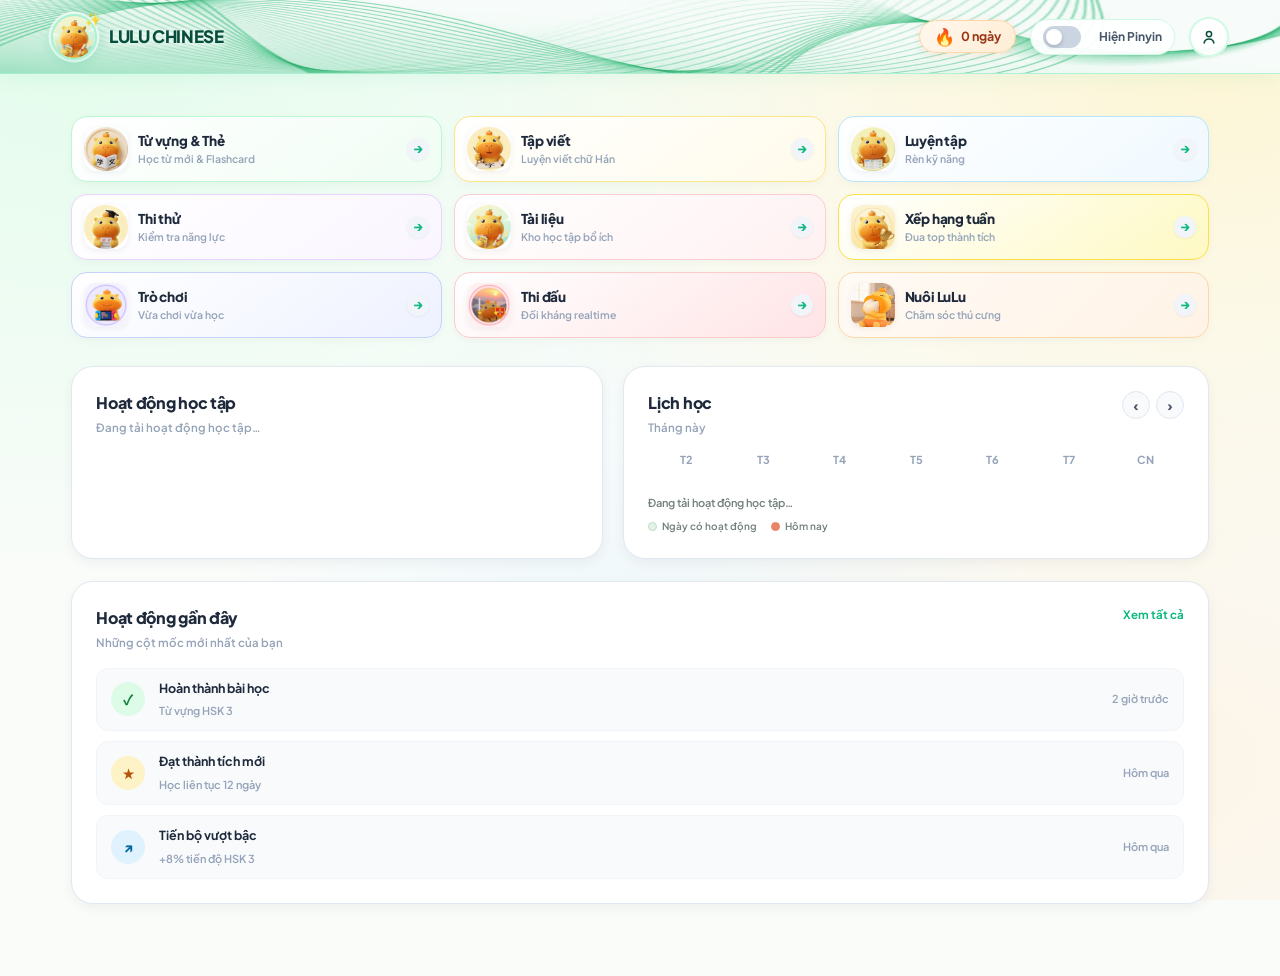
==== commit 5054df25: "ui: xoa cum tieu de Kham pha bai hoc o trang chu dashboard" ====
--- a/index.html
+++ b/index.html
@@ -60,14 +60,7 @@
       </header>
 
       <div class="content-wrap">
-        <section class="quick-access" aria-labelledby="quickAccessTitle">
-          <div class="quick-heading">
-            <div>
-              <h2 id="quickAccessTitle">Khám phá bài học ✨</h2>
-              <p>Chọn nội dung bạn muốn học hôm nay</p>
-            </div>
-            <span class="quick-hint">🐾 9 chủ đề</span>
-          </div>
+        <section class="quick-access" aria-label="Khám phá bài học">
           <div class="quick-grid">
             <a class="quick-card card-vocab" href="#vocabulary">
               <div class="card-thumb"><img src="picture/vocabulary.png" alt="Linh vật học từ vựng"></div>
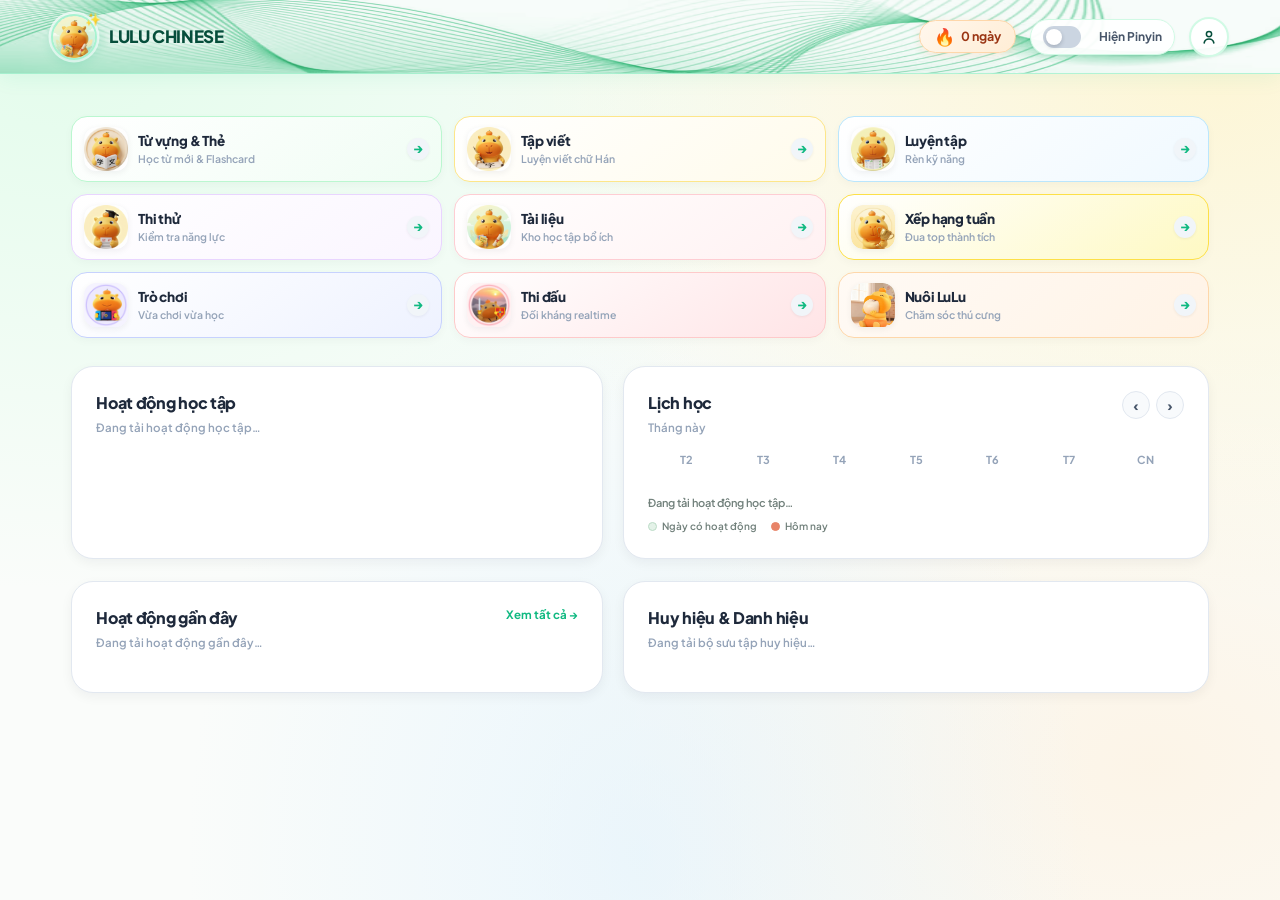
==== commit fbbe0240: "feat: add real-time recent activities, badges system, SRS spaced repetition & mistake notebook" ====
--- a/index.html
+++ b/index.html
@@ -110,6 +110,8 @@
           </div>
         </section>
 
+        <section class="srs-widget-section" id="dashboardSrsWidget" aria-label="Ôn tập ngắt quãng SRS và Sổ tay từ hay sai"></section>
+
         <section class="dashboard-grid">
           <article class="panel chart-panel" id="progress">
             <div class="panel-heading"><div><h2>Hoạt động học tập</h2><p>Đang tải hoạt động học tập…</p></div></div>
@@ -123,7 +125,12 @@
         </section>
 
         <section class="bottom-grid">
-          <article class="panel activity-panel"><div class="panel-heading"><div><h2>Hoạt động gần đây</h2><p>Những cột mốc mới nhất của bạn</p></div><a class="text-link" href="#activity">Xem tất cả</a></div><div class="activity-list"><div class="activity-row"><div class="activity-icon green">✓</div><div><strong>Hoàn thành bài học</strong><span>Từ vựng HSK 3</span></div><time>2 giờ trước</time></div><div class="activity-row"><div class="activity-icon yellow">★</div><div><strong>Đạt thành tích mới</strong><span>Học liên tục 12 ngày</span></div><time>Hôm qua</time></div><div class="activity-row"><div class="activity-icon blue">↗</div><div><strong>Tiến bộ vượt bậc</strong><span>+8% tiến độ HSK 3</span></div><time>Hôm qua</time></div></div></article>
+          <article class="panel activity-panel" id="recentActivityPanel">
+            <div class="panel-heading"><div><h2>Hoạt động gần đây</h2><p>Đang tải hoạt động gần đây…</p></div><a class="text-link" href="#activity">Xem tất cả →</a></div>
+          </article>
+          <article class="panel badges-panel" id="dashboardBadgesPanel">
+            <div class="panel-heading"><div><h2>Huy hiệu & Danh hiệu</h2><p>Đang tải bộ sưu tập huy hiệu…</p></div></div>
+          </article>
         </section>
       </div>
       <div class="page-view" id="pageView" hidden></div>
--- a/styles.css
+++ b/styles.css
@@ -9174,3 +9174,1610 @@
     opacity: 1;
   }
 }
+
+/* Thanh công cụ HSK + Ô tìm kiếm từ vựng */
+.vocabulary-toolbar-row {
+  display: flex;
+  align-items: center;
+  justify-content: space-between;
+  gap: 12px;
+  flex-wrap: wrap;
+  margin-bottom: 18px;
+}
+
+.vocabulary-toolbar-row .vocabulary-tabs {
+  margin-bottom: 0;
+  flex: 1 1 auto;
+}
+
+.vocabulary-search-box {
+  position: relative;
+  display: flex;
+  align-items: center;
+  gap: 8px;
+  flex: 0 1 310px;
+  min-width: 240px;
+  height: 38px;
+  padding: 0 14px;
+  background: #ffffff;
+  border: 1.5px solid var(--line);
+  border-radius: var(--radius-full);
+  box-shadow: var(--shadow-xs);
+  transition: all 0.2s ease;
+}
+
+.vocabulary-search-box:focus-within {
+  border-color: #10b981;
+  box-shadow: 0 0 0 3px rgba(16, 185, 129, 0.14);
+}
+
+.vocabulary-search-icon {
+  font-size: 14px;
+  line-height: 1;
+  flex-shrink: 0;
+  opacity: 0.75;
+}
+
+.vocabulary-search-input {
+  flex: 1;
+  min-width: 0;
+  border: none;
+  outline: none;
+  background: transparent;
+  font-size: 13px;
+  font-weight: 600;
+  color: var(--ink);
+  font-family: inherit;
+}
+
+.vocabulary-search-input::placeholder {
+  color: #94a3b8;
+  font-weight: 500;
+}
+
+.vocabulary-search-input::-webkit-search-cancel-button {
+  -webkit-appearance: none;
+  appearance: none;
+}
+
+.vocabulary-search-clear {
+  width: 20px;
+  height: 20px;
+  border-radius: 50%;
+  border: none;
+  background: #e2e8f0;
+  color: #475569;
+  font-size: 14px;
+  font-weight: 700;
+  line-height: 1;
+  display: grid;
+  place-items: center;
+  cursor: pointer;
+  flex-shrink: 0;
+  padding: 0;
+  transition: all 0.15s ease;
+}
+
+.vocabulary-search-clear[hidden] {
+  display: none !important;
+}
+
+.vocabulary-search-clear:hover {
+  background: #cbd5e1;
+  color: #0f172a;
+}
+
+@media (max-width: 650px) {
+  .vocabulary-search-box {
+    flex: 1 1 100%;
+    width: 100%;
+    min-width: 0;
+  }
+}
+
+/* ==========================================================================
+   REAL-TIME RECENT ACTIVITY & DASHBOARD BADGES SHOWCASE
+   ========================================================================== */
+
+.bottom-grid {
+  display: grid;
+  grid-template-columns: 1fr 1.1fr;
+  gap: 20px;
+  margin-bottom: 24px;
+  align-items: start;
+}
+
+@media (max-width: 960px) {
+  .bottom-grid {
+    grid-template-columns: 1fr;
+  }
+}
+
+.activity-panel-heading,
+.badges-panel-heading {
+  display: flex;
+  align-items: flex-start;
+  justify-content: space-between;
+  gap: 12px;
+}
+
+.activity-view-all-link {
+  display: inline-flex;
+  align-items: center;
+  gap: 4px;
+  padding: 6px 12px;
+  border-radius: 999px;
+  background: #f0fdf4;
+  border: 1px solid #bbf7d0;
+  color: #15803d;
+  font-size: 12px;
+  font-weight: 700;
+  text-decoration: none;
+  white-space: nowrap;
+  transition: all 0.18s ease;
+}
+
+.activity-view-all-link:hover {
+  background: #dcfce7;
+  color: #166534;
+  text-decoration: none;
+  transform: translateY(-1px);
+}
+
+.activity-filter-tabs {
+  display: flex;
+  flex-wrap: wrap;
+  gap: 6px;
+  margin-top: 12px;
+  margin-bottom: 4px;
+}
+
+.activity-filter-chip {
+  border: 1px solid #e2e8f0;
+  background: #f8fafc;
+  color: #475569;
+  font-size: 11.5px;
+  font-weight: 700;
+  padding: 5px 11px;
+  border-radius: 999px;
+  cursor: pointer;
+  transition: all 0.16s ease;
+  font-family: inherit;
+}
+
+.activity-filter-chip:hover {
+  background: #f1f5f9;
+  border-color: #cbd5e1;
+  color: #0f172a;
+}
+
+.activity-filter-chip.active {
+  background: var(--primary, #16a34a);
+  border-color: var(--primary, #16a34a);
+  color: #ffffff;
+  box-shadow: 0 2px 8px rgba(22, 163, 74, 0.22);
+}
+
+.activity-row-link {
+  text-decoration: none;
+  color: inherit;
+  cursor: pointer;
+}
+
+.activity-icon.purple {
+  background: #f3e8ff;
+  color: #7e22ce;
+}
+
+.activity-icon.orange {
+  background: #ffedd5;
+  color: #c2410c;
+}
+
+.activity-icon.teal {
+  background: #ccfbf1;
+  color: #0f766e;
+}
+
+.activity-icon.red {
+  background: #fee2e2;
+  color: #b91c1c;
+}
+
+.activity-main-info {
+  flex: 1;
+  min-width: 0;
+}
+
+.activity-main-info strong {
+  white-space: nowrap;
+  overflow: hidden;
+  text-overflow: ellipsis;
+}
+
+.activity-meta-right {
+  display: flex;
+  flex-direction: column;
+  align-items: flex-end;
+  gap: 3px;
+  flex-shrink: 0;
+}
+
+.activity-points-pill {
+  display: inline-block;
+  padding: 2px 8px;
+  border-radius: 999px;
+  background: #dcfce7;
+  color: #15803d;
+  font-size: 11px;
+  font-weight: 800;
+  line-height: 1.3;
+}
+
+.activity-empty-box {
+  margin-top: 14px;
+  padding: 26px 18px;
+  border-radius: 16px;
+  background: #f8fafc;
+  border: 1.5px dashed #cbd5e1;
+  text-align: center;
+}
+
+.activity-empty-icon {
+  font-size: 30px;
+  margin-bottom: 6px;
+}
+
+.activity-empty-box strong {
+  display: block;
+  font-size: 14px;
+  color: #0f172a;
+  margin-bottom: 4px;
+}
+
+.activity-empty-box p {
+  font-size: 12px;
+  color: #64748b;
+  max-width: 360px;
+  margin: 0 auto 14px;
+  line-height: 1.5;
+}
+
+.activity-empty-actions {
+  display: flex;
+  flex-wrap: wrap;
+  justify-content: center;
+  gap: 8px;
+}
+
+.activity-quick-cta {
+  display: inline-flex;
+  align-items: center;
+  gap: 5px;
+  padding: 7px 13px;
+  border-radius: 999px;
+  background: #ffffff;
+  border: 1.5px solid #e2e8f0;
+  color: #1e293b;
+  font-size: 12px;
+  font-weight: 700;
+  text-decoration: none;
+  transition: all 0.16s ease;
+}
+
+.activity-quick-cta:hover {
+  border-color: var(--primary, #16a34a);
+  color: var(--primary, #16a34a);
+  transform: translateY(-1px);
+  box-shadow: 0 3px 10px rgba(15, 23, 42, 0.06);
+}
+
+/* Dashboard Badges Panel */
+.dashboard-rank-badge {
+  display: inline-flex;
+  align-items: center;
+  gap: 5px;
+  padding: 5px 12px;
+  border-radius: 999px;
+  border: 1.5px solid currentColor;
+  background: #fffbeb;
+  font-size: 11.5px;
+  font-weight: 800;
+  white-space: nowrap;
+}
+
+.next-milestone-banner {
+  margin-top: 14px;
+  padding: 13px 15px;
+  border-radius: 16px;
+  background: linear-gradient(135deg, #fffbeb 0%, #fef3c7 100%);
+  border: 1.5px solid #fde68a;
+  display: flex;
+  align-items: center;
+  gap: 13px;
+}
+
+.next-milestone-banner.all-unlocked {
+  background: linear-gradient(135deg, #ecfdf5 0%, #d1fae5 100%);
+  border-color: #6ee7b7;
+}
+
+.next-milestone-icon {
+  width: 44px;
+  height: 44px;
+  border-radius: 13px;
+  background: #ffffff;
+  box-shadow: 0 4px 10px rgba(217, 119, 6, 0.12);
+  display: grid;
+  place-items: center;
+  font-size: 22px;
+  flex-shrink: 0;
+}
+
+.next-milestone-body {
+  flex: 1;
+  min-width: 0;
+}
+
+.next-milestone-top {
+  display: flex;
+  align-items: center;
+  flex-wrap: wrap;
+  gap: 6px;
+  margin-bottom: 3px;
+}
+
+.next-milestone-tag {
+  font-size: 9.5px;
+  font-weight: 800;
+  letter-spacing: 0.04em;
+  padding: 2px 7px;
+  border-radius: 999px;
+  background: #f59e0b;
+  color: #ffffff;
+}
+
+.next-milestone-top strong {
+  font-size: 13px;
+  font-weight: 800;
+  color: #78350f;
+}
+
+.next-milestone-ratio {
+  margin-left: auto;
+  font-size: 11px;
+  font-weight: 800;
+  color: #b45309;
+}
+
+.next-milestone-body p {
+  font-size: 11.5px;
+  color: #92400e;
+  margin: 0 0 7px;
+}
+
+.next-milestone-bar {
+  height: 7px;
+  border-radius: 999px;
+  background: rgba(255, 255, 255, 0.75);
+  overflow: hidden;
+}
+
+.next-milestone-fill {
+  height: 100%;
+  border-radius: 999px;
+  background: linear-gradient(90deg, #f59e0b, #ea580c);
+  transition: width 0.35s ease;
+}
+
+.next-milestone-cta {
+  padding: 7px 12px;
+  border-radius: 10px;
+  background: #ffffff;
+  color: #b45309;
+  border: 1px solid #fcd34d;
+  font-size: 11.5px;
+  font-weight: 800;
+  text-decoration: none;
+  white-space: nowrap;
+  flex-shrink: 0;
+  transition: all 0.16s ease;
+}
+
+.next-milestone-cta:hover {
+  background: #f59e0b;
+  color: #ffffff;
+  border-color: #f59e0b;
+}
+
+.dashboard-badges-grid {
+  margin-top: 14px;
+  display: grid;
+  grid-template-columns: repeat(2, minmax(0, 1fr));
+  gap: 10px;
+}
+
+@media (max-width: 540px) {
+  .dashboard-badges-grid {
+    grid-template-columns: 1fr;
+  }
+  .next-milestone-banner {
+    flex-direction: column;
+    align-items: flex-start;
+  }
+  .next-milestone-cta {
+    width: 100%;
+    text-align: center;
+  }
+}
+
+.dash-badge-item {
+  display: flex;
+  align-items: center;
+  gap: 11px;
+  padding: 10px 12px;
+  border-radius: 14px;
+  background: #f8fafc;
+  border: 1.5px solid #e2e8f0;
+  text-decoration: none;
+  color: inherit;
+  transition: all 0.2s ease;
+}
+
+.dash-badge-item:hover {
+  transform: translateY(-2px);
+  border-color: #cbd5e1;
+  background: #ffffff;
+  box-shadow: 0 4px 12px rgba(15, 23, 42, 0.06);
+}
+
+.dash-badge-item.is-unlocked {
+  background: linear-gradient(135deg, #fffbeb 0%, #ffffff 100%);
+  border-color: #fcd34d;
+  box-shadow: 0 3px 10px rgba(245, 158, 11, 0.08);
+}
+
+.dash-badge-icon-box {
+  position: relative;
+  width: 38px;
+  height: 38px;
+  border-radius: 11px;
+  background: #ffffff;
+  border: 1px solid #e2e8f0;
+  display: grid;
+  place-items: center;
+  font-size: 19px;
+  flex-shrink: 0;
+}
+
+.dash-badge-item.is-locked .dash-badge-emoji {
+  filter: grayscale(0.45);
+  opacity: 0.82;
+}
+
+.dash-badge-check {
+  position: absolute;
+  right: -4px;
+  bottom: -4px;
+  width: 16px;
+  height: 16px;
+  border-radius: 50%;
+  background: #16a34a;
+  color: #ffffff;
+  font-size: 10px;
+  font-weight: 900;
+  display: grid;
+  place-items: center;
+  border: 2px solid #ffffff;
+}
+
+.dash-badge-info {
+  flex: 1;
+  min-width: 0;
+}
+
+.dash-badge-info strong {
+  display: block;
+  font-size: 12.5px;
+  font-weight: 800;
+  color: #0f172a;
+  white-space: nowrap;
+  overflow: hidden;
+  text-overflow: ellipsis;
+}
+
+.dash-badge-info small {
+  display: block;
+  font-size: 11px;
+  font-weight: 600;
+  color: #64748b;
+  margin: 2px 0 5px;
+}
+
+.dash-badge-item.is-unlocked .dash-badge-info small {
+  color: #d97706;
+  font-weight: 800;
+}
+
+.dash-badge-mini-bar {
+  height: 5px;
+  border-radius: 999px;
+  background: #e2e8f0;
+  overflow: hidden;
+}
+
+.dash-badge-mini-fill {
+  height: 100%;
+  border-radius: 999px;
+  background: linear-gradient(90deg, #22c55e, #16a34a);
+}
+
+.dash-badge-item.is-unlocked .dash-badge-mini-fill {
+  background: linear-gradient(90deg, #f59e0b, #eab308);
+}
+
+.dashboard-badges-footer {
+  margin-top: 14px;
+  padding-top: 12px;
+  border-top: 1px dashed #e2e8f0;
+  display: flex;
+  align-items: center;
+  justify-content: space-between;
+  gap: 10px;
+}
+
+/* Full #activity Page */
+.activity-page-wrap {
+  display: flex;
+  flex-direction: column;
+  gap: 20px;
+  padding-bottom: 32px;
+}
+
+.activity-page-header {
+  display: flex;
+  align-items: center;
+  justify-content: space-between;
+  flex-wrap: wrap;
+  gap: 14px;
+  background: #ffffff;
+  border: 1.5px solid var(--line, #e2e8f0);
+  border-radius: var(--radius-lg, 20px);
+  padding: 20px 24px;
+  box-shadow: var(--shadow-sm);
+}
+
+.activity-page-title-group {
+  display: flex;
+  align-items: center;
+  gap: 14px;
+  flex-wrap: wrap;
+}
+
+.activity-page-title-group h2 {
+  font-size: 20px;
+  font-weight: 800;
+  color: #0f172a;
+  margin: 0 0 3px;
+}
+
+.activity-page-title-group p {
+  font-size: 13px;
+  color: #64748b;
+  margin: 0;
+}
+
+.activity-back-btn {
+  display: inline-flex;
+  align-items: center;
+  gap: 5px;
+  padding: 8px 14px;
+  border-radius: 12px;
+  background: #f1f5f9;
+  color: #334155;
+  font-size: 12.5px;
+  font-weight: 700;
+  text-decoration: none;
+  transition: all 0.16s ease;
+}
+
+.activity-back-btn:hover {
+  background: #e2e8f0;
+  color: #0f172a;
+}
+
+.activity-summary-cards {
+  display: grid;
+  grid-template-columns: repeat(4, minmax(0, 1fr));
+  gap: 14px;
+}
+
+@media (max-width: 820px) {
+  .activity-summary-cards {
+    grid-template-columns: repeat(2, minmax(0, 1fr));
+  }
+}
+
+.activity-stat-card {
+  background: #ffffff;
+  border: 1.5px solid #e2e8f0;
+  border-radius: 16px;
+  padding: 16px 18px;
+  display: flex;
+  align-items: center;
+  gap: 13px;
+  box-shadow: var(--shadow-xs);
+}
+
+.activity-stat-emoji {
+  width: 44px;
+  height: 44px;
+  border-radius: 13px;
+  background: #f8fafc;
+  border: 1px solid #e2e8f0;
+  display: grid;
+  place-items: center;
+  font-size: 22px;
+  flex-shrink: 0;
+}
+
+.activity-stat-card strong {
+  display: block;
+  font-size: 18px;
+  font-weight: 800;
+  color: #0f172a;
+}
+
+.activity-stat-card small {
+  font-size: 12px;
+  font-weight: 600;
+  color: #64748b;
+}
+
+.activity-full-section {
+  padding: 24px;
+}
+
+.activity-section-top {
+  display: flex;
+  align-items: center;
+  justify-content: space-between;
+  flex-wrap: wrap;
+  gap: 12px;
+  margin-bottom: 16px;
+}
+
+.activity-section-top h3 {
+  font-size: 17px;
+  font-weight: 800;
+  color: #0f172a;
+  margin: 0 0 3px;
+}
+
+.activity-section-top p {
+  font-size: 12.5px;
+  color: #64748b;
+  margin: 0;
+}
+
+.badge-action-link {
+  display: inline-block;
+  margin-top: 8px;
+  font-size: 11.5px;
+  font-weight: 800;
+  color: var(--primary, #16a34a);
+  text-decoration: none;
+}
+
+.badge-action-link:hover {
+  text-decoration: underline;
+}
+
+/* ==========================================================================
+   SRS (SPACED REPETITION SM-2) & MISTAKE NOTEBOOK ("SỔ TAY TỪ HAY SAI")
+   ========================================================================== */
+
+.srs-widget-section {
+  margin-bottom: 20px;
+}
+
+.srs-dashboard-banner {
+  background: linear-gradient(135deg, #ffffff 0%, #f0fdf4 100%);
+  border: 1.5px solid #bbf7d0;
+  border-radius: 20px;
+  padding: 18px 22px;
+  display: flex;
+  align-items: center;
+  justify-content: space-between;
+  gap: 18px;
+  box-shadow: var(--shadow-sm);
+  transition: all 0.2s ease;
+}
+
+.srs-dashboard-banner.has-due {
+  background: linear-gradient(135deg, #fffbeb 0%, #fef3c7 55%, #ffedd5 100%);
+  border-color: #fcd34d;
+}
+
+.srs-banner-left {
+  display: flex;
+  align-items: center;
+  gap: 15px;
+  flex: 1;
+  min-width: 0;
+}
+
+.srs-banner-icon {
+  width: 50px;
+  height: 50px;
+  border-radius: 15px;
+  background: #ffffff;
+  box-shadow: 0 4px 12px rgba(15, 23, 42, 0.08);
+  display: grid;
+  place-items: center;
+  font-size: 26px;
+  flex-shrink: 0;
+}
+
+.srs-banner-title-row {
+  display: flex;
+  align-items: center;
+  flex-wrap: wrap;
+  gap: 8px;
+  margin-bottom: 4px;
+}
+
+.srs-banner-title-row strong {
+  font-size: 15px;
+  font-weight: 800;
+  color: #0f172a;
+}
+
+.srs-due-pill,
+.srs-mistake-pill,
+.srs-ok-pill {
+  font-size: 11px;
+  font-weight: 800;
+  padding: 2px 9px;
+  border-radius: 999px;
+}
+
+.srs-due-pill {
+  background: #ea580c;
+  color: #ffffff;
+}
+
+.srs-mistake-pill {
+  background: #fee2e2;
+  color: #b91c1c;
+  border: 1px solid #fecaca;
+}
+
+.srs-ok-pill {
+  background: #dcfce7;
+  color: #15803d;
+}
+
+.srs-banner-text p {
+  font-size: 12.5px;
+  color: #475569;
+  margin: 0;
+  line-height: 1.45;
+}
+
+.srs-banner-actions {
+  display: flex;
+  align-items: center;
+  gap: 10px;
+  flex-shrink: 0;
+  flex-wrap: wrap;
+}
+
+.srs-banner-btn {
+  padding: 10px 15px;
+  border-radius: 12px;
+  font-size: 12.5px;
+  font-weight: 800;
+  font-family: inherit;
+  cursor: pointer;
+  transition: all 0.18s ease;
+  border: 1.5px solid transparent;
+  white-space: nowrap;
+}
+
+.srs-banner-btn.primary {
+  background: var(--primary, #16a34a);
+  color: #ffffff;
+  box-shadow: 0 4px 12px rgba(22, 163, 74, 0.22);
+}
+
+.srs-banner-btn.primary:hover {
+  transform: translateY(-1px);
+  filter: brightness(1.05);
+}
+
+.srs-banner-btn.secondary {
+  background: #ffffff;
+  color: #0f172a;
+  border-color: #cbd5e1;
+}
+
+.srs-banner-btn.secondary:hover {
+  border-color: #94a3b8;
+  background: #f8fafc;
+}
+
+@media (max-width: 820px) {
+  .srs-dashboard-banner {
+    flex-direction: column;
+    align-items: flex-start;
+  }
+  .srs-banner-actions {
+    width: 100%;
+  }
+  .srs-banner-btn {
+    flex: 1;
+    text-align: center;
+  }
+}
+
+/* Mode tab badge counters */
+.mode-tab-badge {
+  display: inline-flex;
+  align-items: center;
+  justify-content: center;
+  min-width: 20px;
+  height: 19px;
+  padding: 0 6px;
+  border-radius: 999px;
+  background: #16a34a;
+  color: #ffffff;
+  font-size: 11px;
+  font-weight: 800;
+  margin-left: 4px;
+}
+
+.mode-tab-badge.warn {
+  background: #ea580c;
+}
+
+/* Pin to SRS button on Vocabulary list row */
+.vocabulary-row-srs {
+  width: 34px;
+  height: 34px;
+  border-radius: 10px;
+  border: 1px solid #e2e8f0;
+  background: #f8fafc;
+  cursor: pointer;
+  display: grid;
+  place-items: center;
+  font-size: 14px;
+  opacity: 0.65;
+  transition: all 0.16s ease;
+  flex-shrink: 0;
+}
+
+.vocabulary-row-srs:hover {
+  opacity: 1;
+  background: #fffbeb;
+  border-color: #fcd34d;
+  transform: scale(1.05);
+}
+
+.vocabulary-row-srs.is-pinned {
+  opacity: 1;
+  background: #fef3c7;
+  border-color: #f59e0b;
+  box-shadow: 0 2px 6px rgba(245, 158, 11, 0.2);
+}
+
+/* Quick SRS Rating bar below 3D Flashcard */
+.fc-srs-quick-bar {
+  margin-top: 14px;
+  padding: 12px 16px;
+  border-radius: 16px;
+  background: #ffffff;
+  border: 1.5px solid #e2e8f0;
+  display: flex;
+  align-items: center;
+  justify-content: space-between;
+  flex-wrap: wrap;
+  gap: 12px;
+}
+
+.fc-srs-bar-label {
+  font-size: 12.5px;
+  font-weight: 800;
+  color: #334155;
+}
+
+.fc-srs-btns {
+  display: flex;
+  flex-wrap: wrap;
+  gap: 8px;
+}
+
+.fc-srs-btn {
+  padding: 7px 13px;
+  border-radius: 10px;
+  font-size: 12px;
+  font-weight: 800;
+  font-family: inherit;
+  cursor: pointer;
+  border: 1.5px solid transparent;
+  transition: all 0.16s ease;
+}
+
+.fc-srs-btn.again {
+  background: #fef2f2;
+  color: #dc2626;
+  border-color: #fecaca;
+}
+.fc-srs-btn.hard {
+  background: #fff7ed;
+  color: #ea580c;
+  border-color: #fed7aa;
+}
+.fc-srs-btn.good {
+  background: #f0fdf4;
+  color: #16a34a;
+  border-color: #bbf7d0;
+}
+.fc-srs-btn.easy {
+  background: #eff6ff;
+  color: #2563eb;
+  border-color: #bfdbfe;
+}
+
+.fc-srs-btn:hover {
+  transform: translateY(-2px);
+  box-shadow: 0 4px 10px rgba(15, 23, 42, 0.08);
+}
+
+/* SRS Study Workspace (Tab 3) */
+.srs-workspace {
+  display: flex;
+  flex-direction: column;
+  gap: 18px;
+}
+
+.srs-stats-row {
+  display: grid;
+  grid-template-columns: repeat(4, minmax(0, 1fr));
+  gap: 12px;
+}
+
+@media (max-width: 820px) {
+  .srs-stats-row {
+    grid-template-columns: repeat(2, minmax(0, 1fr));
+  }
+}
+
+.srs-stat-pill {
+  background: #ffffff;
+  border: 1.5px solid #e2e8f0;
+  border-radius: 16px;
+  padding: 14px 16px;
+  display: flex;
+  align-items: center;
+  gap: 12px;
+}
+
+.srs-stat-pill.due {
+  background: #fff7ed;
+  border-color: #fed7aa;
+}
+.srs-stat-pill.mistake {
+  background: #fef2f2;
+  border-color: #fecaca;
+}
+.srs-stat-pill.learning {
+  background: #f0f9ff;
+  border-color: #bae6fd;
+}
+.srs-stat-pill.mastered {
+  background: #f0fdf4;
+  border-color: #bbf7d0;
+}
+
+.srs-stat-icon {
+  font-size: 24px;
+}
+
+.srs-stat-pill strong {
+  display: block;
+  font-size: 16px;
+  font-weight: 800;
+  color: #0f172a;
+}
+
+.srs-stat-pill small {
+  font-size: 11.5px;
+  font-weight: 600;
+  color: #64748b;
+}
+
+.srs-toolbar {
+  display: flex;
+  align-items: center;
+  justify-content: space-between;
+  flex-wrap: wrap;
+  gap: 12px;
+}
+
+.srs-mode-switcher {
+  display: inline-flex;
+  background: #f1f5f9;
+  padding: 4px;
+  border-radius: 12px;
+  gap: 4px;
+}
+
+.srs-switch-btn {
+  border: none;
+  background: transparent;
+  padding: 8px 14px;
+  border-radius: 9px;
+  font-size: 12.5px;
+  font-weight: 700;
+  color: #475569;
+  cursor: pointer;
+  font-family: inherit;
+  transition: all 0.16s ease;
+}
+
+.srs-switch-btn.active {
+  background: #ffffff;
+  color: #0f172a;
+  box-shadow: 0 2px 6px rgba(15, 23, 42, 0.08);
+}
+
+.srs-toolbar-actions {
+  display: flex;
+  flex-wrap: wrap;
+  gap: 8px;
+}
+
+.srs-stage-card {
+  background: #ffffff;
+  border: 2px solid #e2e8f0;
+  border-radius: 24px;
+  padding: 26px;
+  box-shadow: 0 12px 30px rgba(15, 23, 42, 0.06);
+}
+
+.srs-card-topbar {
+  display: flex;
+  align-items: center;
+  justify-content: space-between;
+  flex-wrap: wrap;
+  gap: 10px;
+  margin-bottom: 18px;
+}
+
+.srs-card-badges {
+  display: flex;
+  align-items: center;
+  flex-wrap: wrap;
+  gap: 8px;
+}
+
+.srs-box-badge {
+  font-size: 11.5px;
+  font-weight: 800;
+  padding: 4px 10px;
+  border-radius: 999px;
+}
+
+.srs-mistake-tag {
+  font-size: 11.5px;
+  font-weight: 800;
+  padding: 4px 10px;
+  border-radius: 999px;
+  background: #fee2e2;
+  color: #b91c1c;
+}
+
+.srs-card-progress-text {
+  display: flex;
+  align-items: center;
+  gap: 10px;
+  font-size: 12.5px;
+  color: #64748b;
+}
+
+.srs-session-done {
+  padding: 3px 9px;
+  border-radius: 999px;
+  background: #dcfce7;
+  color: #15803d;
+  font-weight: 800;
+  font-size: 11.5px;
+}
+
+.srs-card-main {
+  text-align: center;
+  padding: 22px 12px;
+  background: #f8fafc;
+  border-radius: 18px;
+  border: 1px solid #e2e8f0;
+  margin-bottom: 20px;
+}
+
+.srs-card-pinyin {
+  display: block;
+  font-size: 18px;
+  font-weight: 700;
+  color: #16a34a;
+  margin-bottom: 6px;
+}
+
+.srs-card-pinyin.is-masked {
+  filter: blur(5px);
+  user-select: none;
+}
+
+.srs-hanzi-row {
+  display: inline-flex;
+  align-items: center;
+  gap: 12px;
+}
+
+.srs-card-hanzi {
+  font-size: 52px;
+  font-weight: 800;
+  color: #0f172a;
+  margin: 0;
+  line-height: 1.15;
+}
+
+.srs-speak-btn {
+  width: 40px;
+  height: 40px;
+  border-radius: 50%;
+  border: 1.5px solid #cbd5e1;
+  background: #ffffff;
+  cursor: pointer;
+  font-size: 17px;
+  display: grid;
+  place-items: center;
+  transition: all 0.16s ease;
+}
+
+.srs-speak-btn:hover {
+  border-color: #16a34a;
+  transform: scale(1.06);
+}
+
+.srs-source-hint {
+  display: block;
+  margin-top: 8px;
+  font-size: 11.5px;
+  color: #64748b;
+}
+
+.srs-reveal-wrap {
+  text-align: center;
+  padding: 12px 0 4px;
+}
+
+.srs-reveal-wrap p {
+  font-size: 13px;
+  color: #64748b;
+  margin: 0 0 12px;
+}
+
+.srs-reveal-btn {
+  padding: 12px 24px;
+  font-size: 14px;
+}
+
+.srs-answer-box {
+  background: #f0fdf4;
+  border: 1.5px solid #bbf7d0;
+  border-radius: 16px;
+  padding: 18px 20px;
+  margin-bottom: 18px;
+  text-align: center;
+}
+
+.srs-label {
+  display: block;
+  font-size: 10.5px;
+  font-weight: 800;
+  letter-spacing: 0.06em;
+  color: #15803d;
+  margin-bottom: 4px;
+}
+
+.srs-meaning-block h3 {
+  font-size: 22px;
+  font-weight: 800;
+  color: #0f172a;
+  margin: 0;
+}
+
+.srs-english {
+  font-size: 13px;
+  color: #475569;
+  margin: 4px 0 0;
+}
+
+.srs-example-block {
+  margin-top: 12px;
+  padding-top: 10px;
+  border-top: 1px dashed #86efac;
+  font-size: 13px;
+  color: #1e293b;
+}
+
+.srs-rating-prompt > span {
+  display: block;
+  text-align: center;
+  font-size: 12.5px;
+  font-weight: 700;
+  color: #475569;
+  margin-bottom: 10px;
+}
+
+.srs-rating-grid {
+  display: grid;
+  grid-template-columns: repeat(4, minmax(0, 1fr));
+  gap: 10px;
+}
+
+@media (max-width: 680px) {
+  .srs-rating-grid {
+    grid-template-columns: repeat(2, minmax(0, 1fr));
+  }
+}
+
+.srs-rate-btn {
+  padding: 12px 10px;
+  border-radius: 14px;
+  border: 1.5px solid transparent;
+  cursor: pointer;
+  font-family: inherit;
+  text-align: center;
+  transition: all 0.16s ease;
+}
+
+.srs-rate-btn strong {
+  display: block;
+  font-size: 13px;
+  font-weight: 800;
+  margin-bottom: 3px;
+}
+
+.srs-rate-btn small {
+  display: block;
+  font-size: 11px;
+  opacity: 0.85;
+}
+
+.srs-rate-btn.rate-again {
+  background: #fef2f2;
+  color: #dc2626;
+  border-color: #fecaca;
+}
+.srs-rate-btn.rate-hard {
+  background: #fff7ed;
+  color: #ea580c;
+  border-color: #fed7aa;
+}
+.srs-rate-btn.rate-good {
+  background: #f0fdf4;
+  color: #15803d;
+  border-color: #86efac;
+}
+.srs-rate-btn.rate-easy {
+  background: #eff6ff;
+  color: #1d4ed8;
+  border-color: #93c5fd;
+}
+
+.srs-rate-btn:hover {
+  transform: translateY(-2px);
+  box-shadow: 0 5px 14px rgba(15, 23, 42, 0.08);
+}
+
+/* SRS Quiz mode */
+.srs-quiz-instruction {
+  text-align: center;
+  font-size: 13px;
+  font-weight: 700;
+  color: #475569;
+  margin: 0 0 12px;
+}
+
+.srs-quiz-grid {
+  display: grid;
+  grid-template-columns: repeat(2, minmax(0, 1fr));
+  gap: 12px;
+}
+
+@media (max-width: 560px) {
+  .srs-quiz-grid {
+    grid-template-columns: 1fr;
+  }
+}
+
+.srs-quiz-opt {
+  padding: 14px 16px;
+  border-radius: 14px;
+  border: 1.5px solid #cbd5e1;
+  background: #ffffff;
+  font-size: 14px;
+  font-weight: 700;
+  color: #0f172a;
+  cursor: pointer;
+  font-family: inherit;
+  transition: all 0.16s ease;
+}
+
+.srs-quiz-opt:hover:not(:disabled) {
+  border-color: #16a34a;
+  background: #f0fdf4;
+}
+
+.srs-quiz-opt.is-correct {
+  background: #dcfce7;
+  border-color: #16a34a;
+  color: #15803d;
+}
+
+.srs-quiz-opt.is-wrong {
+  background: #fee2e2;
+  border-color: #dc2626;
+  color: #b91c1c;
+}
+
+.srs-empty-card {
+  background: #ffffff;
+  border: 1.5px dashed #cbd5e1;
+  border-radius: 22px;
+  padding: 36px 24px;
+  text-align: center;
+}
+
+.srs-empty-icon {
+  font-size: 40px;
+  margin-bottom: 10px;
+}
+
+.srs-empty-card h3 {
+  font-size: 18px;
+  font-weight: 800;
+  color: #0f172a;
+  margin: 0 0 8px;
+}
+
+.srs-empty-card p {
+  font-size: 13.5px;
+  color: #64748b;
+  max-width: 520px;
+  margin: 0 auto 18px;
+  line-height: 1.55;
+}
+
+/* Mistake Notebook (Tab 4: Sổ Tay Từ Hay Sai) */
+.mistakes-notebook-wrap {
+  display: flex;
+  flex-direction: column;
+  gap: 18px;
+}
+
+.mistakes-hero-banner {
+  background: linear-gradient(135deg, #fff1f2 0%, #fff7ed 100%);
+  border: 1.5px solid #fecdd3;
+  border-radius: 20px;
+  padding: 20px 24px;
+  display: flex;
+  align-items: center;
+  justify-content: space-between;
+  flex-wrap: wrap;
+  gap: 16px;
+}
+
+.mistakes-hero-badge {
+  display: inline-block;
+  font-size: 10.5px;
+  font-weight: 800;
+  padding: 3px 10px;
+  border-radius: 999px;
+  background: #e11d48;
+  color: #ffffff;
+  margin-bottom: 6px;
+}
+
+.mistakes-hero-info h3 {
+  font-size: 18px;
+  font-weight: 800;
+  color: #881337;
+  margin: 0 0 4px;
+}
+
+.mistakes-hero-info p {
+  font-size: 13px;
+  color: #9f1239;
+  margin: 0;
+  max-width: 560px;
+}
+
+.mistakes-cards-grid {
+  display: grid;
+  grid-template-columns: repeat(3, minmax(0, 1fr));
+  gap: 14px;
+}
+
+@media (max-width: 960px) {
+  .mistakes-cards-grid {
+    grid-template-columns: repeat(2, minmax(0, 1fr));
+  }
+}
+
+@media (max-width: 600px) {
+  .mistakes-cards-grid {
+    grid-template-columns: 1fr;
+  }
+}
+
+.mistake-item-card {
+  background: #ffffff;
+  border: 1.5px solid #e2e8f0;
+  border-radius: 18px;
+  padding: 16px;
+  display: flex;
+  flex-direction: column;
+  gap: 10px;
+  box-shadow: var(--shadow-xs);
+  transition: all 0.18s ease;
+}
+
+.mistake-item-card.is-frequent {
+  border-color: #fca5a5;
+  background: linear-gradient(180deg, #fff5f5 0%, #ffffff 45%);
+}
+
+.mistake-item-card:hover {
+  transform: translateY(-2px);
+  box-shadow: var(--shadow-sm);
+}
+
+.mistake-card-top {
+  display: flex;
+  align-items: flex-start;
+  justify-content: space-between;
+  gap: 10px;
+}
+
+.mistake-pinyin {
+  display: block;
+  font-size: 12px;
+  font-weight: 700;
+  color: #16a34a;
+}
+
+.mistake-hanzi {
+  font-size: 26px;
+  font-weight: 800;
+  color: #0f172a;
+}
+
+.mistake-top-badges {
+  display: flex;
+  flex-direction: column;
+  align-items: flex-end;
+  gap: 4px;
+}
+
+.mistake-count-pill {
+  font-size: 11px;
+  font-weight: 800;
+  padding: 2px 8px;
+  border-radius: 999px;
+  background: #fee2e2;
+  color: #b91c1c;
+}
+
+.mistake-bookmark-pill {
+  font-size: 11px;
+  font-weight: 800;
+  padding: 2px 8px;
+  border-radius: 999px;
+  background: #fef3c7;
+  color: #b45309;
+}
+
+.mistake-meaning-row strong {
+  display: block;
+  font-size: 14px;
+  font-weight: 800;
+  color: #1e293b;
+}
+
+.mistake-meaning-row small {
+  display: block;
+  font-size: 11.5px;
+  color: #64748b;
+  margin-top: 2px;
+}
+
+.mistake-sources-row {
+  display: flex;
+  flex-wrap: wrap;
+  gap: 5px;
+}
+
+.mistake-source-chip {
+  font-size: 10.5px;
+  font-weight: 700;
+  padding: 2px 8px;
+  border-radius: 6px;
+  background: #f1f5f9;
+  color: #475569;
+}
+
+.mistake-srs-bar-box {
+  margin-top: auto;
+  padding-top: 6px;
+}
+
+.mistake-srs-labels {
+  display: flex;
+  justify-content: space-between;
+  font-size: 11px;
+  color: #64748b;
+  margin-bottom: 5px;
+}
+
+.mistake-srs-labels .due-now {
+  color: #ea580c;
+  font-weight: 800;
+}
+
+.mistake-card-actions {
+  display: flex;
+  align-items: center;
+  gap: 6px;
+  padding-top: 8px;
+  border-top: 1px dashed #e2e8f0;
+}
+
+.mistake-btn-action {
+  padding: 6px 10px;
+  border-radius: 9px;
+  border: 1px solid #cbd5e1;
+  background: #f8fafc;
+  color: #334155;
+  font-size: 11.5px;
+  font-weight: 700;
+  cursor: pointer;
+  font-family: inherit;
+  transition: all 0.15s ease;
+}
+
+.mistake-btn-action:hover {
+  background: #e2e8f0;
+  color: #0f172a;
+}
+
+.mistake-btn-action.btn-mark-good {
+  flex: 1;
+  background: #f0fdf4;
+  border-color: #86efac;
+  color: #15803d;
+}
+
+.mistake-btn-action.btn-mark-good:hover {
+  background: #dcfce7;
+}
+
+.mistake-btn-action.btn-remove {
+  color: #dc2626;
+  border-color: #fecaca;
+  background: #fef2f2;
+}
+
+
+
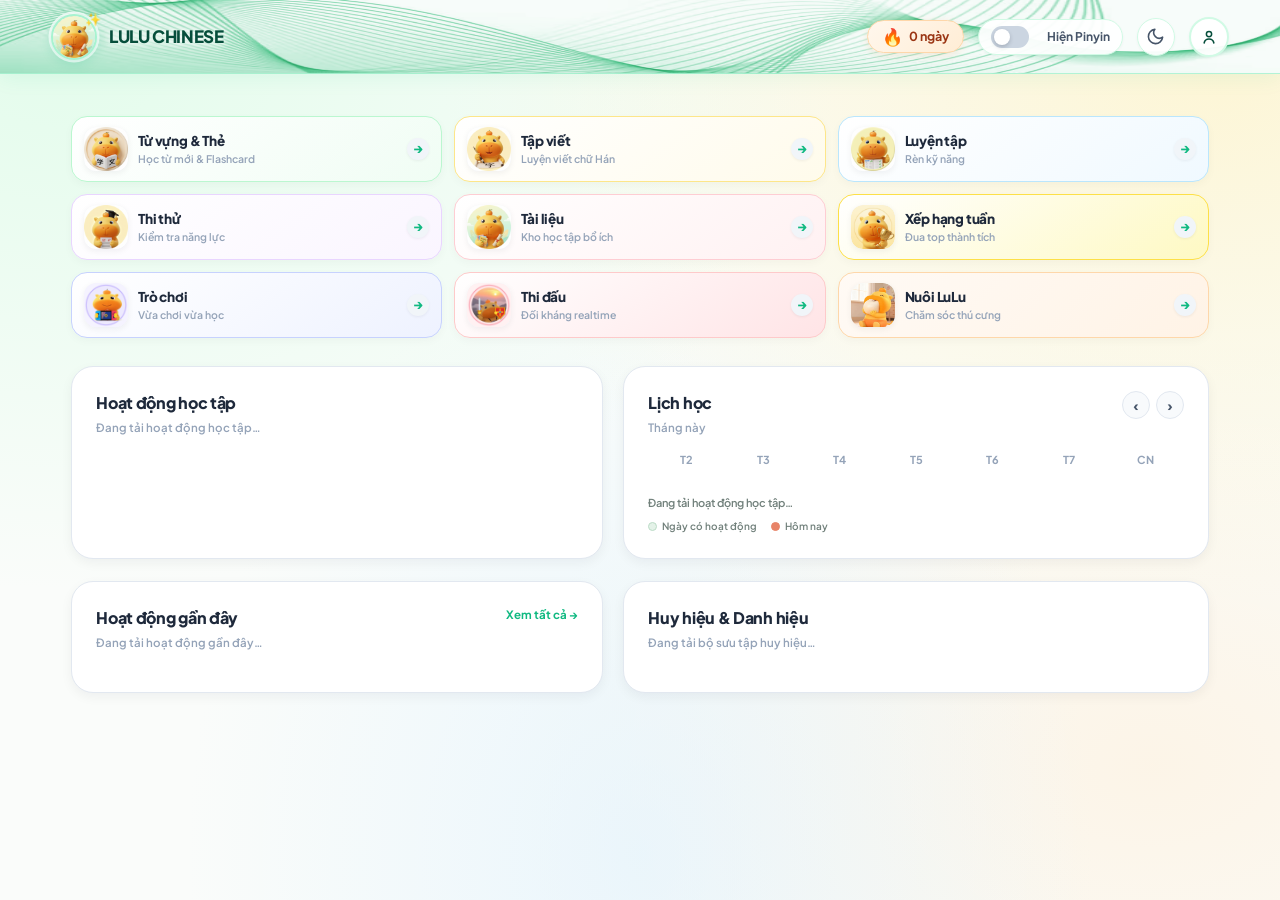
==== commit 2b3a5d64: "feat: tich hop giao dien Dark Mode (Che do Toi) toan dien" ====
--- a/index.html
+++ b/index.html
@@ -8,6 +8,20 @@
   <link rel="preconnect" href="https://fonts.gstatic.com" crossorigin>
   <link href="https://fonts.googleapis.com/css2?family=Plus+Jakarta+Sans:wght@400;500;600;700;800&family=Nunito:wght@500;600;700;800&family=Noto+Sans+SC:wght@400;500;600;700&display=swap" rel="stylesheet">
   <link rel="stylesheet" href="styles.css" />
+  <link rel="stylesheet" href="dark-theme.css" />
+  <script src="js/speech_bridge.js"></script>
+  <script>
+    (function() {
+      try {
+        var saved = localStorage.getItem('theme');
+        var prefersDark = window.matchMedia && window.matchMedia('(prefers-color-scheme: dark)').matches;
+        if (saved === 'dark' || (!saved && prefersDark)) {
+          document.documentElement.setAttribute('data-theme', 'dark');
+          document.documentElement.classList.add('dark-mode');
+        }
+      } catch (e) {}
+    })();
+  </script>
   <style>
     :root {
       --font-main: 'Plus Jakarta Sans', 'Nunito', 'Noto Sans SC', system-ui, -apple-system, sans-serif;
@@ -21,6 +35,17 @@
         radial-gradient(at 90% 85%, rgba(255, 237, 213, 0.5) 0px, transparent 40%) !important;
       background-attachment: fixed !important;
       font-family: var(--font-main) !important;
+      transition: background-color 0.3s ease, color 0.3s ease;
+    }
+    html[data-theme="dark"] body,
+    body.dark-mode {
+      background: #0b1120 !important;
+      background-image: 
+        radial-gradient(at 5% 5%, rgba(16, 185, 129, 0.14) 0px, transparent 45%),
+        radial-gradient(at 95% 8%, rgba(245, 158, 11, 0.12) 0px, transparent 45%),
+        radial-gradient(at 50% 95%, rgba(59, 130, 246, 0.12) 0px, transparent 50%),
+        radial-gradient(at 90% 85%, rgba(139, 92, 246, 0.1) 0px, transparent 40%) !important;
+      color: #f1f5f9 !important;
     }
     .main-content { background: transparent !important; }
   </style>
@@ -48,12 +73,29 @@
             <span class="pinyin-toggle-slider"></span>
             <span class="pinyin-toggle-text">Hiện Pinyin</span>
           </label>
+          <button class="theme-toggle-btn" id="themeToggleBtn" type="button" aria-label="Chuyển chế độ Giao diện Sáng / Tối" title="Chuyển chế độ Giao diện Sáng / Tối (Alt+T)">
+            <svg class="theme-icon-moon" viewBox="0 0 24 24" fill="none" stroke="currentColor" stroke-width="2" stroke-linecap="round" stroke-linejoin="round">
+              <path d="M21 12.79A9 9 0 1 1 11.21 3 7 7 0 0 0 21 12.79z"></path>
+            </svg>
+            <svg class="theme-icon-sun" viewBox="0 0 24 24" fill="none" stroke="currentColor" stroke-width="2" stroke-linecap="round" stroke-linejoin="round">
+              <circle cx="12" cy="12" r="5"></circle>
+              <line x1="12" y1="1" x2="12" y2="3"></line>
+              <line x1="12" y1="21" x2="12" y2="23"></line>
+              <line x1="4.22" y1="4.22" x2="5.64" y2="5.64"></line>
+              <line x1="18.36" y1="18.36" x2="19.78" y2="19.78"></line>
+              <line x1="1" y1="12" x2="3" y2="12"></line>
+              <line x1="21" y1="12" x2="23" y2="12"></line>
+              <line x1="4.22" y1="19.78" x2="5.64" y2="18.36"></line>
+              <line x1="18.36" y1="5.64" x2="19.78" y2="4.22"></line>
+            </svg>
+          </button>
           <button class="login-trigger login-avatar" id="loginTrigger" aria-label="Hồ sơ học viên" title="Hồ sơ học viên">
             <svg class="login-avatar-icon" viewBox="0 0 24 24" aria-hidden="true"><circle cx="12" cy="8" r="3.5"></circle><path d="M5.5 20c.7-3.5 2.9-5.3 6.5-5.3s5.8 1.8 6.5 5.3"></path></svg>
           </button>
           <div class="account-menu" id="accountMenu" hidden>
             <strong id="accountEmail">Tài khoản</strong>
             <a class="profile-link" id="profileLink" href="#profile">Xem hồ sơ</a>
+            <a class="profile-link" id="supportAdminMenuLink" href="#support-admin" hidden>🛡️ Quản lý Hỗ trợ (Admin)</a>
             <button type="button" id="logoutButton">Đăng xuất</button>
           </div>
         </div>
--- a/styles.css
+++ b/styles.css
@@ -3000,13 +3000,44 @@
 .catch-prompt-box strong{font-size:18px;color:#1e4630}
 .catch-board{position:relative;width:100%;height:440px;background:linear-gradient(180deg,#f3faf5 0%,#e4f5ea 100%);border:2px solid #bce1ca;border-radius:14px;overflow:hidden;cursor:default;user-select:none;touch-action:manipulation}
 .falling-items-wrap{position:absolute;inset:0;pointer-events:auto}
-.falling-item{position:absolute;transform:translateX(-50%);background:#fff;border:2px solid #6abf88;border-radius:12px;padding:8px 16px;box-shadow:0 4px 14px #28543b1a;text-align:center;white-space:nowrap;pointer-events:auto;cursor:pointer;touch-action:manipulation;user-select:none;transition:transform .12s cubic-bezier(0.16,1,0.3,1),box-shadow .12s,background-color .15s,border-color .15s}
-.falling-item:hover{transform:translateX(-50%) scale(1.08);background:#f0fbf3;border-color:#28543b;box-shadow:0 6px 18px #28543b2a;z-index:2}
-.falling-item:active{transform:translateX(-50%) scale(0.96)}
-.falling-item strong{display:block;font-size:22px;color:#28543b;line-height:1.2;font-weight:700}
-.falling-item .game-pinyin{margin-bottom:2px;font-size:12px;color:#527066}
-.falling-item.pop-correct{animation:catch-pop .3s ease-out forwards;background:#e8f8ee!important;border-color:#34b76a!important;pointer-events:none}
-.falling-item.pop-wrong{animation:shake .35s ease-in-out forwards;background:#ffebeb!important;border-color:#e46a6a!important;color:#cc3e3e!important;pointer-events:none}
+.falling-item{position:absolute;transform:translateX(-50%);display:flex;flex-direction:column;align-items:center;justify-content:center;min-width:104px;min-height:98px;padding:10px 16px;box-sizing:border-box;text-align:center;white-space:nowrap;pointer-events:auto;cursor:pointer;touch-action:manipulation;user-select:none;background:#fff;border:3px solid #10b981;border-radius:18px;box-shadow:0 8px 24px rgba(40,84,59,0.18);transition:transform .14s cubic-bezier(0.16,1,0.3,1),box-shadow .14s,background-color .15s,border-color .15s}
+.falling-item:hover{transform:translateX(-50%) scale(1.1);box-shadow:0 12px 28px rgba(40,84,59,0.28);z-index:4}
+.falling-item:active{transform:translateX(-50%) scale(0.95)}
+.falling-item .drop-hanzi{display:block;font-size:28px;color:#1e4630;line-height:1.15;font-weight:800;letter-spacing:0.5px}
+.falling-item .game-pinyin{display:block;margin-bottom:3px;font-size:14px;font-weight:700;color:#4a6358;line-height:1.2}
+
+/* Shapes phong phú cho khối từ rơi */
+/* 1. Hình tròn bong bóng (Circle) */
+.falling-item.shape-circle{border-radius:50%;width:112px;height:112px;min-width:112px;min-height:112px;background:radial-gradient(circle at 35% 30%,#fff 0%,#edfcf2 75%,#dbf8e3 100%);border:3.5px solid #10b981;box-shadow:0 8px 24px rgba(16,185,129,0.24)}
+
+/* 2. Hình ngôi sao hoàng gia (Star Badge 8 cánh) */
+.falling-item.shape-star{width:106px;height:106px;min-width:106px;min-height:106px;border-radius:20px;background:linear-gradient(135deg,#fffef0 0%,#fef3c7 100%);border:3.5px solid #f59e0b;box-shadow:0 8px 24px rgba(245,158,11,0.28)}
+.falling-item.shape-star::before{content:"";position:absolute;inset:-3.5px;background:inherit;border:inherit;border-radius:20px;transform:rotate(45deg);z-index:-1;box-shadow:inherit}
+.falling-item.shape-star .drop-hanzi{color:#78350f}
+.falling-item.shape-star .game-pinyin{color:#b45309}
+
+/* 3. Hình tam giác / Khiên bo góc (Triangle Shield) */
+.falling-item.shape-triangle{width:114px;height:104px;min-width:114px;min-height:104px;border-radius:24px 24px 50px 50px;background:linear-gradient(180deg,#fff 0%,#ffedd5 100%);border:3.5px solid #f97316;box-shadow:0 8px 24px rgba(249,115,22,0.25)}
+.falling-item.shape-triangle .drop-hanzi{color:#9a3412}
+.falling-item.shape-triangle .game-pinyin{color:#c2410c}
+
+/* 4. Hình đám mây dễ thương (Cloud) */
+.falling-item.shape-cloud{width:122px;height:98px;min-width:122px;min-height:98px;border-radius:40px 40px 28px 28px;background:linear-gradient(180deg,#fff 0%,#e0f2fe 100%);border:3.5px solid #0284c7;box-shadow:0 8px 24px rgba(2,132,199,0.25)}
+.falling-item.shape-cloud .drop-hanzi{color:#0369a1}
+.falling-item.shape-cloud .game-pinyin{color:#0284c7}
+
+/* 5. Hình thoi kim cương (Diamond) */
+.falling-item.shape-diamond{width:110px;height:104px;min-width:110px;min-height:104px;border-radius:36px 8px 36px 8px;background:linear-gradient(135deg,#fff 0%,#f3e8ff 100%);border:3.5px solid #9333ea;box-shadow:0 8px 24px rgba(147,51,234,0.25)}
+.falling-item.shape-diamond .drop-hanzi{color:#6b21a8}
+.falling-item.shape-diamond .game-pinyin{color:#9333ea}
+
+/* 6. Hình lục giác viên kẹo (Hexagon) */
+.falling-item.shape-hexagon{width:116px;height:100px;min-width:116px;min-height:100px;border-radius:28px;background:linear-gradient(135deg,#fff 0%,#ffe4e6 100%);border:3.5px solid #e11d48;box-shadow:0 8px 24px rgba(225,29,72,0.25)}
+.falling-item.shape-hexagon .drop-hanzi{color:#9f1239}
+.falling-item.shape-hexagon .game-pinyin{color:#be123c}
+
+.falling-item.pop-correct{animation:catch-pop .35s ease-out forwards;background:#dcfce7!important;border-color:#22c55e!important;pointer-events:none}
+.falling-item.pop-wrong{animation:shake .35s ease-in-out forwards;background:#fee2e2!important;border-color:#ef4444!important;color:#b91c1c!important;pointer-events:none}
 @keyframes catch-pop{0%{transform:translateX(-50%) scale(1)}40%{transform:translateX(-50%) scale(1.35)}100%{transform:translateX(-50%) scale(0);opacity:0}}
 .catcher-basket{display:none!important}
 .catch-touch-controls{display:none!important}
@@ -8818,6 +8849,155 @@
   color: #d97706;
 }
 
+.fc-corner-mic {
+  color: #0f766e;
+}
+
+.fc-corner-mic:hover {
+  border-color: #0d9488;
+  background: #f0fdfa;
+  color: #0f766e;
+}
+
+.fc-corner-mic.is-listening {
+  background: #fee2e2 !important;
+  border-color: #ef4444 !important;
+  color: #dc2626 !important;
+  animation: fcMicPulse 1.25s infinite ease-in-out;
+}
+
+@keyframes fcMicPulse {
+  0% {
+    box-shadow: 0 0 0 0 rgba(239, 68, 68, 0.55);
+    transform: scale(1.03);
+  }
+  70% {
+    box-shadow: 0 0 0 9px rgba(239, 68, 68, 0);
+    transform: scale(1.08);
+  }
+  100% {
+    box-shadow: 0 0 0 0 rgba(239, 68, 68, 0);
+    transform: scale(1.03);
+  }
+}
+
+.fc-voice-chip {
+  background: #f8fafc;
+  border-color: #cbd5e1;
+  color: #334155;
+  transition: all 0.2s ease;
+}
+
+.fc-voice-chip:hover {
+  background: #f0fdf4;
+  border-color: #86efac;
+  color: #166534;
+}
+
+.fc-voice-chip.active {
+  background: #ecfdf5 !important;
+  border-color: #10b981 !important;
+  color: #065f46 !important;
+  font-weight: 700;
+  box-shadow: 0 0 0 2px rgba(16, 185, 129, 0.25);
+}
+
+.fc-speech-badge {
+  display: inline-flex;
+  align-items: center;
+  justify-content: center;
+  gap: 6px;
+  padding: 6px 14px;
+  border-radius: 999px;
+  font-size: 13px;
+  font-weight: 600;
+  margin: 6px auto;
+  animation: fcBadgeFadeIn 0.22s ease-out;
+  max-width: 90%;
+  text-align: center;
+  line-height: 1.35;
+}
+
+@keyframes fcBadgeFadeIn {
+  from {
+    opacity: 0;
+    transform: translateY(-4px);
+  }
+  to {
+    opacity: 1;
+    transform: translateY(0);
+  }
+}
+
+.fc-speech-badge.listening {
+  background: #eff6ff;
+  border: 1px solid #bfdbfe;
+  color: #1d4ed8;
+}
+
+.fc-speech-badge.listening::before {
+  content: '';
+  display: inline-block;
+  width: 8px;
+  height: 8px;
+  border-radius: 50%;
+  background: #ef4444;
+  margin-right: 4px;
+  animation: badgeDotPulse 0.9s infinite alternate;
+}
+
+@keyframes badgeDotPulse {
+  0% { transform: scale(0.7); opacity: 0.4; }
+  100% { transform: scale(1.3); opacity: 1; }
+}
+
+.fc-speech-waves {
+  display: inline-flex;
+  align-items: center;
+  gap: 2.5px;
+  height: 12px;
+  vertical-align: middle;
+  margin: 0 4px;
+}
+
+.fc-speech-wave-bar {
+  display: inline-block;
+  width: 3px;
+  height: 100%;
+  background: #2563eb;
+  border-radius: 999px;
+  animation: waveBarJump 0.8s infinite ease-in-out;
+}
+
+.fc-speech-wave-bar:nth-child(2) { animation-delay: 0.15s; height: 75%; }
+.fc-speech-wave-bar:nth-child(3) { animation-delay: 0.3s; height: 100%; }
+.fc-speech-wave-bar:nth-child(4) { animation-delay: 0.45s; height: 60%; }
+
+@keyframes waveBarJump {
+  0%, 100% { transform: scaleY(0.35); opacity: 0.5; }
+  50% { transform: scaleY(1.2); opacity: 1; }
+}
+
+.fc-speech-badge.success {
+  background: #ecfdf5;
+  border: 1px solid #6ee7b7;
+  color: #065f46;
+  font-weight: 700;
+  box-shadow: 0 4px 12px rgba(16, 185, 129, 0.2);
+}
+
+.fc-speech-badge.retry {
+  background: #fff7ed;
+  border: 1px solid #fed7aa;
+  color: #c2410c;
+}
+
+.fc-card-3d.speech-success {
+  box-shadow: 0 0 0 3px #10b981, 0 20px 35px rgba(16, 185, 129, 0.28) !important;
+  transform: scale(1.02);
+  transition: all 0.25s ease;
+}
+
 .fc-front-body {
   display: flex;
   flex-direction: column;
@@ -10781,3 +10961,894 @@
 
 
 
+
+
+/* ============================================================
+   FLOATING LIVE SUPPORT CHAT WIDGET & ADMIN SUPPORT INBOX
+   ============================================================ */
+
+.support-chat-widget-root,
+#supportChatWidgetRoot,
+.support-chat-launcher,
+.support-chat-window {
+  display: none !important;
+}
+
+.support-chat-launcher {
+  display: inline-flex;
+  align-items: center;
+  gap: 11px;
+  padding: 9px 18px 9px 10px;
+  border-radius: 999px;
+  border: 2px solid #bbf7d0;
+  background: linear-gradient(135deg, #16a34a 0%, #059669 100%);
+  color: #ffffff;
+  cursor: pointer;
+  box-shadow: 0 12px 28px rgba(22, 163, 74, 0.34), 0 4px 10px rgba(15, 23, 42, 0.12);
+  transition: transform 0.2s cubic-bezier(0.22, 1, 0.36, 1), box-shadow 0.2s ease;
+  position: relative;
+}
+
+.support-chat-launcher:hover {
+  transform: translateY(-3px) scale(1.02);
+  box-shadow: 0 16px 34px rgba(22, 163, 74, 0.42);
+}
+
+.support-chat-launcher.is-open {
+  background: #0f172a;
+  border-color: #334155;
+}
+
+.support-launcher-avatar {
+  position: relative;
+  width: 40px;
+  height: 40px;
+  border-radius: 50%;
+  background: #ffffff;
+  padding: 2px;
+  flex-shrink: 0;
+  display: flex;
+  align-items: center;
+  justify-content: center;
+}
+
+.support-launcher-avatar img {
+  width: 100%;
+  height: 100%;
+  border-radius: 50%;
+  object-fit: cover;
+}
+
+.support-online-dot {
+  position: absolute;
+  right: 0;
+  bottom: 0;
+  width: 11px;
+  height: 11px;
+  border-radius: 50%;
+  background: #22c55e;
+  border: 2px solid #ffffff;
+}
+
+.support-launcher-text {
+  display: flex;
+  flex-direction: column;
+  align-items: flex-start;
+  line-height: 1.2;
+}
+
+.support-launcher-text strong {
+  font-size: 14px;
+  font-weight: 800;
+  letter-spacing: -0.01em;
+}
+
+.support-launcher-text small {
+  font-size: 11px;
+  opacity: 0.9;
+  font-weight: 600;
+}
+
+.support-unread-badge {
+  position: absolute;
+  top: -6px;
+  right: -4px;
+  min-width: 22px;
+  height: 22px;
+  padding: 0 6px;
+  border-radius: 999px;
+  background: #ef4444;
+  color: #ffffff;
+  font-size: 11.5px;
+  font-weight: 800;
+  display: inline-flex;
+  align-items: center;
+  justify-content: center;
+  border: 2px solid #ffffff;
+  box-shadow: 0 4px 10px rgba(239, 68, 68, 0.4);
+}
+
+/* Hộp thoại Chat Nổi */
+.support-chat-window {
+  position: fixed;
+  right: 24px;
+  bottom: 90px;
+  width: 380px;
+  max-width: calc(100vw - 28px);
+  height: 540px;
+  max-height: calc(100vh - 120px);
+  background: #ffffff;
+  border-radius: 22px;
+  border: 1.5px solid #dcfce7;
+  box-shadow: 0 22px 50px rgba(15, 23, 42, 0.2), 0 4px 14px rgba(15, 23, 42, 0.08);
+  display: flex;
+  flex-direction: column;
+  overflow: hidden;
+  animation: supportPopIn 0.22s cubic-bezier(0.16, 1, 0.3, 1);
+}
+
+.support-chat-window[hidden] {
+  display: none !important;
+}
+
+@keyframes supportPopIn {
+  from {
+    opacity: 0;
+    transform: translateY(14px) scale(0.96);
+  }
+  to {
+    opacity: 1;
+    transform: translateY(0) scale(1);
+  }
+}
+
+.support-chat-header {
+  padding: 14px 16px;
+  background: linear-gradient(135deg, #15803d 0%, #0d9488 100%);
+  color: #ffffff;
+  display: flex;
+  align-items: center;
+  justify-content: space-between;
+  gap: 10px;
+}
+
+.support-header-brand {
+  display: flex;
+  align-items: center;
+  gap: 10px;
+}
+
+.support-header-avatar {
+  position: relative;
+  width: 40px;
+  height: 40px;
+  border-radius: 50%;
+  background: #ffffff;
+  padding: 2px;
+  flex-shrink: 0;
+}
+
+.support-header-avatar img {
+  width: 100%;
+  height: 100%;
+  border-radius: 50%;
+  object-fit: cover;
+}
+
+.support-header-brand h3 {
+  margin: 0;
+  font-size: 15px;
+  font-weight: 800;
+}
+
+.support-header-brand p {
+  margin: 2px 0 0;
+  font-size: 11.5px;
+  opacity: 0.92;
+  display: flex;
+  align-items: center;
+  gap: 5px;
+}
+
+.support-status-pulse {
+  width: 7px;
+  height: 7px;
+  border-radius: 50%;
+  background: #86efac;
+  display: inline-block;
+}
+
+.support-header-actions {
+  display: flex;
+  align-items: center;
+  gap: 6px;
+}
+
+.support-admin-shortcut {
+  padding: 5px 10px;
+  border-radius: 999px;
+  background: rgba(255, 255, 255, 0.18);
+  color: #ffffff;
+  font-size: 11.5px;
+  font-weight: 700;
+  text-decoration: none;
+  border: 1px solid rgba(255, 255, 255, 0.3);
+  transition: background 0.16s ease;
+  white-space: nowrap;
+}
+
+.support-admin-shortcut:hover {
+  background: rgba(255, 255, 255, 0.3);
+}
+
+.support-close-btn {
+  width: 30px;
+  height: 30px;
+  border-radius: 50%;
+  border: none;
+  background: rgba(255, 255, 255, 0.16);
+  color: #ffffff;
+  font-size: 14px;
+  font-weight: 800;
+  cursor: pointer;
+  display: grid;
+  place-items: center;
+}
+
+.support-close-btn:hover {
+  background: rgba(255, 255, 255, 0.28);
+}
+
+.support-guest-bar {
+  padding: 8px 14px;
+  background: #f0fdf4;
+  border-bottom: 1px solid #dcfce7;
+  display: flex;
+  align-items: center;
+  gap: 8px;
+  font-size: 12px;
+  color: #166534;
+  font-weight: 700;
+}
+
+.support-guest-bar input {
+  flex: 1;
+  border: 1px solid #bbf7d0;
+  border-radius: 8px;
+  padding: 4px 8px;
+  font-size: 12px;
+  font-family: inherit;
+  background: #ffffff;
+}
+
+.support-chat-messages {
+  flex: 1;
+  padding: 14px;
+  overflow-y: auto;
+  background: #f8fafc;
+  display: flex;
+  flex-direction: column;
+  gap: 12px;
+}
+
+.support-msg-row {
+  display: flex;
+  align-items: flex-end;
+  gap: 8px;
+  max-width: 88%;
+}
+
+.support-msg-row.support-msg-user {
+  align-self: flex-end;
+  flex-direction: row-reverse;
+}
+
+.support-msg-avatar {
+  width: 28px;
+  height: 28px;
+  border-radius: 50%;
+  object-fit: cover;
+  border: 1.5px solid #bbf7d0;
+  flex-shrink: 0;
+}
+
+.support-msg-bubble {
+  padding: 10px 13px;
+  border-radius: 16px;
+  font-size: 13px;
+  line-height: 1.48;
+  box-shadow: 0 2px 6px rgba(15, 23, 42, 0.04);
+}
+
+.support-msg-bot .support-msg-bubble {
+  background: #ffffff;
+  color: #1e293b;
+  border: 1px solid #e2e8f0;
+  border-bottom-left-radius: 4px;
+}
+
+.support-msg-admin .support-msg-bubble {
+  background: linear-gradient(135deg, #ecfdf5 0%, #fef3c7 100%);
+  color: #0f172a;
+  border: 1.5px solid #86efac;
+  border-bottom-left-radius: 4px;
+}
+
+.support-msg-user .support-msg-bubble {
+  background: linear-gradient(135deg, #16a34a 0%, #059669 100%);
+  color: #ffffff;
+  border-bottom-right-radius: 4px;
+}
+
+.support-msg-sender {
+  font-size: 10.5px;
+  font-weight: 800;
+  margin-bottom: 3px;
+  opacity: 0.82;
+}
+
+.support-msg-user .support-msg-sender {
+  text-align: right;
+  color: rgba(255, 255, 255, 0.9);
+}
+
+.support-quick-faqs {
+  padding: 8px 12px;
+  background: #ffffff;
+  border-top: 1px solid #f1f5f9;
+  display: flex;
+  gap: 6px;
+  overflow-x: auto;
+  scrollbar-width: thin;
+}
+
+.support-faq-chip {
+  padding: 5px 10px;
+  border-radius: 999px;
+  border: 1px solid #bbf7d0;
+  background: #f0fdf4;
+  color: #15803d;
+  font-size: 11.5px;
+  font-weight: 700;
+  font-family: inherit;
+  white-space: nowrap;
+  cursor: pointer;
+  transition: all 0.15s ease;
+}
+
+.support-faq-chip:hover {
+  background: #dcfce7;
+  border-color: #4ade80;
+}
+
+.support-chat-form {
+  padding: 10px 12px;
+  background: #ffffff;
+  border-top: 1px solid #e2e8f0;
+  display: flex;
+  align-items: center;
+  gap: 8px;
+}
+
+.support-chat-form input {
+  flex: 1;
+  border: 1.5px solid #e2e8f0;
+  border-radius: 999px;
+  padding: 9px 14px;
+  font-size: 13px;
+  font-family: inherit;
+  outline: none;
+  transition: border-color 0.16s ease;
+}
+
+.support-chat-form input:focus {
+  border-color: #16a34a;
+}
+
+.support-send-btn {
+  width: 38px;
+  height: 38px;
+  border-radius: 50%;
+  border: none;
+  background: #16a34a;
+  color: #ffffff;
+  cursor: pointer;
+  display: grid;
+  place-items: center;
+  flex-shrink: 0;
+  transition: transform 0.15s ease, background 0.15s ease;
+}
+
+.support-send-btn:hover {
+  background: #15803d;
+  transform: scale(1.05);
+}
+
+/* ============================================================
+   TRANG QUẢN LÝ HỖ TRỢ DÀNH CHO ADMIN (#support-admin)
+   ============================================================ */
+
+.support-admin-shell {
+  display: flex;
+  flex-direction: column;
+  gap: 18px;
+}
+
+.support-admin-topbar {
+  background: linear-gradient(135deg, #f0fdf4 0%, #ffffff 60%, #fefce8 100%);
+  border: 1.5px solid #bbf7d0;
+  border-radius: 22px;
+  padding: 20px 24px;
+  display: flex;
+  align-items: center;
+  justify-content: space-between;
+  flex-wrap: wrap;
+  gap: 16px;
+}
+
+.support-admin-kicker {
+  display: inline-block;
+  font-size: 11px;
+  font-weight: 800;
+  letter-spacing: 0.06em;
+  color: #15803d;
+  background: #dcfce7;
+  padding: 4px 10px;
+  border-radius: 999px;
+  margin-bottom: 6px;
+}
+
+.support-admin-topbar h2 {
+  margin: 0 0 4px;
+  font-size: 22px;
+  font-weight: 800;
+  color: #0f172a;
+}
+
+.support-admin-topbar p {
+  margin: 0;
+  font-size: 13.5px;
+  color: #475569;
+}
+
+.support-admin-stats {
+  display: flex;
+  gap: 12px;
+  flex-wrap: wrap;
+}
+
+.support-stat-pill {
+  background: #ffffff;
+  border: 1.5px solid #e2e8f0;
+  border-radius: 16px;
+  padding: 10px 16px;
+  min-width: 120px;
+  display: flex;
+  flex-direction: column;
+  gap: 2px;
+}
+
+.support-stat-pill span {
+  font-size: 11.5px;
+  color: #64748b;
+  font-weight: 700;
+}
+
+.support-stat-pill strong {
+  font-size: 22px;
+  font-weight: 800;
+  color: #0f172a;
+}
+
+.support-stat-pill.is-waiting {
+  border-color: #fde68a;
+  background: #fffbeb;
+}
+
+.support-stat-pill.is-waiting strong {
+  color: #d97706;
+}
+
+.support-stat-pill.is-answered {
+  border-color: #bbf7d0;
+  background: #f0fdf4;
+}
+
+.support-stat-pill.is-answered strong {
+  color: #15803d;
+}
+
+.support-admin-workspace {
+  display: grid;
+  grid-template-columns: 340px 1fr;
+  gap: 18px;
+  min-height: 580px;
+}
+
+.support-admin-sidebar {
+  background: #ffffff;
+  border: 1.5px solid #e2e8f0;
+  border-radius: 22px;
+  display: flex;
+  flex-direction: column;
+  overflow: hidden;
+}
+
+.support-admin-Controls {
+  padding: 14px;
+  border-bottom: 1px solid #f1f5f9;
+  display: flex;
+  flex-direction: column;
+  gap: 10px;
+}
+
+.support-admin-search {
+  width: 100%;
+  border: 1.5px solid #e2e8f0;
+  border-radius: 12px;
+  padding: 9px 12px;
+  font-size: 13px;
+  font-family: inherit;
+}
+
+.support-admin-filter-tabs {
+  display: flex;
+  gap: 6px;
+}
+
+.support-filter-tab {
+  flex: 1;
+  padding: 7px 10px;
+  border-radius: 10px;
+  border: 1px solid #e2e8f0;
+  background: #f8fafc;
+  color: #475569;
+  font-size: 12px;
+  font-weight: 700;
+  font-family: inherit;
+  cursor: pointer;
+}
+
+.support-filter-tab.active {
+  background: #16a34a;
+  color: #ffffff;
+  border-color: #16a34a;
+}
+
+.support-refresh-btn {
+  width: 34px;
+  border-radius: 10px;
+  border: 1px solid #e2e8f0;
+  background: #f8fafc;
+  cursor: pointer;
+  font-size: 15px;
+  font-weight: 800;
+}
+
+.support-thread-list {
+  flex: 1;
+  overflow-y: auto;
+  padding: 10px;
+  display: flex;
+  flex-direction: column;
+  gap: 8px;
+}
+
+.support-thread-item {
+  width: 100%;
+  text-align: left;
+  padding: 12px;
+  border-radius: 16px;
+  border: 1.5px solid transparent;
+  background: #f8fafc;
+  display: flex;
+  align-items: center;
+  gap: 10px;
+  cursor: pointer;
+  font-family: inherit;
+  transition: all 0.15s ease;
+}
+
+.support-thread-item:hover {
+  background: #f0fdf4;
+  border-color: #bbf7d0;
+}
+
+.support-thread-item.active {
+  background: #ecfdf5;
+  border-color: #16a34a;
+  box-shadow: 0 4px 12px rgba(22, 163, 74, 0.1);
+}
+
+.support-thread-item.is-unread {
+  background: #fffbeb;
+  border-color: #fde68a;
+}
+
+.support-thread-avatar {
+  width: 42px;
+  height: 42px;
+  border-radius: 50%;
+  object-fit: cover;
+  border: 1.5px solid #cbd5e1;
+  flex-shrink: 0;
+}
+
+.support-thread-meta {
+  flex: 1;
+  min-width: 0;
+}
+
+.support-thread-row1 {
+  display: flex;
+  align-items: center;
+  justify-content: space-between;
+  gap: 6px;
+}
+
+.support-thread-row1 strong {
+  font-size: 13.5px;
+  color: #0f172a;
+  white-space: nowrap;
+  overflow: hidden;
+  text-overflow: ellipsis;
+}
+
+.support-thread-row1 span {
+  font-size: 11px;
+  color: #64748b;
+  flex-shrink: 0;
+}
+
+.support-thread-email {
+  font-size: 11px;
+  color: #64748b;
+  white-space: nowrap;
+  overflow: hidden;
+  text-overflow: ellipsis;
+}
+
+.support-thread-preview {
+  font-size: 12px;
+  color: #334155;
+  margin-top: 3px;
+  white-space: nowrap;
+  overflow: hidden;
+  text-overflow: ellipsis;
+}
+
+.support-thread-badge {
+  padding: 3px 8px;
+  border-radius: 999px;
+  background: #ef4444;
+  color: #ffffff;
+  font-size: 10.5px;
+  font-weight: 800;
+  flex-shrink: 0;
+}
+
+.support-thread-done {
+  color: #16a34a;
+  font-weight: 800;
+  font-size: 13px;
+}
+
+.support-thread-empty {
+  padding: 32px 16px;
+  text-align: center;
+  color: #64748b;
+}
+
+.support-admin-chatpane {
+  background: #ffffff;
+  border: 1.5px solid #e2e8f0;
+  border-radius: 22px;
+  display: flex;
+  flex-direction: column;
+  overflow: hidden;
+}
+
+.support-admin-empty {
+  margin: auto;
+  padding: 40px 24px;
+  text-align: center;
+  max-width: 420px;
+}
+
+.support-admin-empty img {
+  width: 84px;
+  height: 84px;
+  border-radius: 50%;
+  object-fit: cover;
+  margin-bottom: 12px;
+  border: 3px solid #dcfce7;
+}
+
+.support-pane-header {
+  padding: 16px 20px;
+  border-bottom: 1px solid #e2e8f0;
+  display: flex;
+  align-items: center;
+  justify-content: space-between;
+  gap: 12px;
+  flex-wrap: wrap;
+}
+
+.support-pane-user {
+  display: flex;
+  align-items: center;
+  gap: 12px;
+}
+
+.support-pane-user img {
+  width: 44px;
+  height: 44px;
+  border-radius: 50%;
+  object-fit: cover;
+  border: 2px solid #86efac;
+}
+
+.support-pane-user h3 {
+  margin: 0;
+  font-size: 16px;
+  font-weight: 800;
+}
+
+.support-pane-user p {
+  margin: 2px 0 0;
+  font-size: 12px;
+  color: #64748b;
+}
+
+.support-pane-status {
+  padding: 6px 12px;
+  border-radius: 999px;
+  font-size: 12px;
+  font-weight: 800;
+}
+
+.support-pane-status.waiting {
+  background: #fef3c7;
+  color: #b45309;
+}
+
+.support-pane-status.replied {
+  background: #dcfce7;
+  color: #15803d;
+}
+
+.support-pane-messages {
+  flex: 1;
+  padding: 18px 20px;
+  background: #f8fafc;
+  overflow-y: auto;
+  display: flex;
+  flex-direction: column;
+  gap: 12px;
+  max-height: 380px;
+}
+
+.support-pane-msg {
+  max-width: 78%;
+  padding: 11px 15px;
+  border-radius: 16px;
+  font-size: 13.5px;
+  line-height: 1.5;
+}
+
+.support-pane-msg.student-bubble {
+  align-self: flex-start;
+  background: #ffffff;
+  border: 1.5px solid #cbd5e1;
+  color: #0f172a;
+}
+
+.support-pane-msg.bot-bubble {
+  align-self: flex-end;
+  background: #f1f5f9;
+  border: 1px dashed #94a3b8;
+  color: #475569;
+}
+
+.support-pane-msg.admin-bubble {
+  align-self: flex-end;
+  background: linear-gradient(135deg, #16a34a 0%, #059669 100%);
+  color: #ffffff;
+}
+
+.support-pane-msg-meta {
+  font-size: 11px;
+  font-weight: 700;
+  margin-bottom: 4px;
+  opacity: 0.85;
+}
+
+.support-admin-canned {
+  padding: 10px 18px;
+  background: #ffffff;
+  border-top: 1px solid #f1f5f9;
+  display: flex;
+  align-items: center;
+  gap: 8px;
+  flex-wrap: wrap;
+}
+
+.support-admin-canned > span {
+  font-size: 11.5px;
+  font-weight: 800;
+  color: #64748b;
+}
+
+.support-canned-list {
+  display: flex;
+  gap: 6px;
+  flex-wrap: wrap;
+}
+
+.support-canned-chip {
+  padding: 5px 10px;
+  border-radius: 999px;
+  border: 1px solid #cbd5e1;
+  background: #f8fafc;
+  font-size: 11.5px;
+  font-family: inherit;
+  cursor: pointer;
+  color: #334155;
+}
+
+.support-canned-chip:hover {
+  background: #f0fdf4;
+  border-color: #4ade80;
+  color: #15803d;
+}
+
+.support-pane-reply-form {
+  padding: 14px 18px;
+  border-top: 1px solid #e2e8f0;
+  background: #ffffff;
+  display: flex;
+  align-items: center;
+  gap: 12px;
+}
+
+.support-pane-reply-form textarea {
+  flex: 1;
+  border: 1.5px solid #cbd5e1;
+  border-radius: 14px;
+  padding: 10px 14px;
+  font-size: 13.5px;
+  font-family: inherit;
+  resize: none;
+  outline: none;
+}
+
+.support-pane-reply-form textarea:focus {
+  border-color: #16a34a;
+}
+
+.support-admin-send-btn {
+  padding: 12px 20px;
+  border-radius: 14px;
+  white-space: nowrap;
+}
+
+@media (max-width: 900px) {
+  .support-admin-workspace {
+    grid-template-columns: 1fr;
+  }
+  .support-chat-widget-root {
+    right: 14px;
+    bottom: 14px;
+  }
+  .support-chat-window {
+    right: 14px;
+    bottom: 78px;
+    width: calc(100vw - 28px);
+  }
+}
+
+
+.support-admin-shortcut[hidden],
+#supportAdminMenuLink[hidden] {
+  display: none !important;
+}
--- a/dark-theme.css
+++ b/dark-theme.css
@@ -0,0 +1,1710 @@
+/* ==========================================================================
+   LULU CHINESE - DARK MODE THEME SYSTEM (GIAO DIỆN TỐI)
+   ========================================================================== */
+
+/* 1. Theme Variables & Base Settings */
+:root[data-theme="dark"],
+[data-theme="dark"],
+body.dark-mode {
+  /* Brand accents tuned for contrast on dark canvas */
+  --primary: #10b981;
+  --primary-dark: #34d399;
+  --primary-deep: #6ee7b7;
+  --primary-light: #064e3b;
+  --primary-surface: rgba(16, 185, 129, 0.15);
+
+  --accent-orange: #fb923c;
+  --accent-orange-dark: #f97316;
+  --accent-orange-light: rgba(249, 115, 22, 0.18);
+
+  --accent-amber: #fbbf24;
+  --accent-amber-light: rgba(245, 158, 11, 0.18);
+
+  --accent-blue: #60a5fa;
+  --accent-blue-light: rgba(59, 130, 246, 0.18);
+
+  --accent-indigo: #818cf8;
+  --accent-indigo-light: rgba(99, 102, 241, 0.18);
+
+  --accent-purple: #a78bfa;
+  --accent-purple-light: rgba(139, 92, 246, 0.18);
+
+  --accent-rose: #fb7185;
+  --accent-rose-light: rgba(244, 63, 94, 0.18);
+
+  /* Dark Canvas & Neutrals */
+  --ink: #f8fafc;
+  --ink-secondary: #cbd5e1;
+  --muted: #94a3b8;
+  --line: #334155;
+  --line-soft: #1e293b;
+  --card-bg: #1e293b;
+  --canvas: #0b1120;
+
+  /* Shadows for Dark Mode */
+  --shadow-xs: 0 1px 3px rgba(0, 0, 0, 0.5);
+  --shadow-sm: 0 4px 12px rgba(0, 0, 0, 0.4);
+  --shadow-md: 0 8px 24px -4px rgba(0, 0, 0, 0.55);
+  --shadow-lg: 0 16px 36px -6px rgba(0, 0, 0, 0.65);
+  --shadow-cute: 0 6px 20px rgba(16, 185, 129, 0.2);
+}
+
+/* Base Body Transition & Scrollbars */
+[data-theme="dark"] body,
+body.dark-mode {
+  background: #0b1120 !important;
+  color: #f1f5f9 !important;
+  transition: background-color 0.3s ease, color 0.3s ease;
+}
+
+[data-theme="dark"] ::-webkit-scrollbar {
+  width: 8px;
+  height: 8px;
+}
+[data-theme="dark"] ::-webkit-scrollbar-track {
+  background: #0b1120;
+}
+[data-theme="dark"] ::-webkit-scrollbar-thumb {
+  background: #334155;
+  border-radius: 4px;
+}
+[data-theme="dark"] ::-webkit-scrollbar-thumb:hover {
+  background: #475569;
+}
+
+[data-theme="dark"] ::selection {
+  background: #059669;
+  color: #ffffff;
+}
+
+/* ==========================================================================
+   2. TOPBAR & ACTIONS
+   ========================================================================== */
+[data-theme="dark"] .topbar,
+body.dark-mode .topbar {
+  background-color: rgba(15, 23, 42, 0.88) !important;
+  background-image: none !important;
+  border-bottom: 1.5px solid rgba(51, 65, 85, 0.8) !important;
+  box-shadow: 0 4px 24px rgba(0, 0, 0, 0.45) !important;
+  backdrop-filter: blur(14px);
+  -webkit-backdrop-filter: blur(14px);
+}
+
+[data-theme="dark"] .topbar-brand strong,
+body.dark-mode .topbar-brand strong {
+  color: #34d399 !important;
+  text-shadow: 0 0 16px rgba(16, 185, 129, 0.4), 0 0 2px rgba(255, 255, 255, 0.2) !important;
+}
+
+[data-theme="dark"] .brand-avatar-box .topbar-brand-video,
+body.dark-mode .brand-avatar-box .topbar-brand-video {
+  background: #1e293b !important;
+  border-color: #059669 !important;
+  box-shadow: 0 3px 14px rgba(16, 185, 129, 0.35), 0 0 0 2px rgba(51, 65, 85, 0.9) !important;
+}
+
+/* Streak in Topbar */
+[data-theme="dark"] .topbar-streak,
+body.dark-mode .topbar-streak {
+  background: #1e293b !important;
+  border-color: #7c2d12 !important;
+  color: #fdba74 !important;
+  box-shadow: 0 2px 10px rgba(0, 0, 0, 0.3) !important;
+}
+[data-theme="dark"] .topbar-streak:hover,
+body.dark-mode .topbar-streak:hover {
+  border-color: #ea580c !important;
+  box-shadow: 0 4px 14px rgba(249, 115, 22, 0.25) !important;
+}
+[data-theme="dark"] .topbar-streak.is-active,
+body.dark-mode .topbar-streak.is-active {
+  background: linear-gradient(135deg, #2d1c16 0%, #1e293b 100%) !important;
+  border-color: #ea580c !important;
+  color: #fb923c !important;
+}
+[data-theme="dark"] .topbar-streak.is-pending,
+body.dark-mode .topbar-streak.is-pending {
+  background: linear-gradient(135deg, #2e220a 0%, #1e293b 100%) !important;
+  border-color: #d97706 !important;
+  color: #fcd34d !important;
+}
+[data-theme="dark"] .topbar-streak.is-zero,
+body.dark-mode .topbar-streak.is-zero {
+  background: #1e293b !important;
+  border-color: #334155 !important;
+  color: #94a3b8 !important;
+}
+
+/* Streak Popover Modal */
+[data-theme="dark"] .streak-popover,
+body.dark-mode .streak-popover {
+  background: #1e293b !important;
+  border-color: #475569 !important;
+  box-shadow: 0 16px 36px rgba(0, 0, 0, 0.6) !important;
+  color: #f1f5f9 !important;
+}
+[data-theme="dark"] .streak-popover-header,
+body.dark-mode .streak-popover-header {
+  border-bottom: 1px solid #334155 !important;
+}
+[data-theme="dark"] .streak-popover-title-wrap strong,
+body.dark-mode .streak-popover-title-wrap strong {
+  color: #fdba74 !important;
+}
+[data-theme="dark"] .streak-popover-title-wrap span,
+body.dark-mode .streak-popover-title-wrap span {
+  color: #94a3b8 !important;
+}
+[data-theme="dark"] .streak-popover-stats,
+body.dark-mode .streak-popover-stats {
+  background: #0f172a !important;
+  border-color: #334155 !important;
+}
+[data-theme="dark"] .streak-stat-item span,
+body.dark-mode .streak-stat-item span {
+  color: #94a3b8 !important;
+}
+[data-theme="dark"] .streak-stat-item strong,
+body.dark-mode .streak-stat-item strong {
+  color: #fb923c !important;
+}
+[data-theme="dark"] .streak-popover-hint,
+body.dark-mode .streak-popover-hint {
+  background: rgba(16, 185, 129, 0.12) !important;
+  border-color: rgba(16, 185, 129, 0.3) !important;
+  color: #6ee7b7 !important;
+}
+
+/* Pinyin Toggle */
+[data-theme="dark"] .pinyin-toggle,
+body.dark-mode .pinyin-toggle {
+  background: #1e293b !important;
+  border-color: #334155 !important;
+  color: #cbd5e1 !important;
+  box-shadow: 0 2px 8px rgba(0, 0, 0, 0.25) !important;
+}
+[data-theme="dark"] .pinyin-toggle:hover,
+body.dark-mode .pinyin-toggle:hover {
+  border-color: #10b981 !important;
+  background: #243447 !important;
+}
+[data-theme="dark"] .pinyin-toggle input,
+body.dark-mode .pinyin-toggle input {
+  background: #475569 !important;
+}
+[data-theme="dark"] .pinyin-toggle input:after,
+body.dark-mode .pinyin-toggle input:after {
+  background: #f8fafc !important;
+}
+[data-theme="dark"] .pinyin-toggle input:checked,
+body.dark-mode .pinyin-toggle input:checked {
+  background: linear-gradient(135deg, #10b981 0%, #059669 100%) !important;
+}
+
+/* Theme Toggle Button */
+.theme-toggle-btn {
+  display: inline-flex;
+  align-items: center;
+  justify-content: center;
+  width: 38px;
+  height: 38px;
+  border-radius: var(--radius-full);
+  background: rgba(255, 255, 255, 0.95);
+  border: 1.5px solid #d1fae5;
+  color: #065f46;
+  box-shadow: var(--shadow-xs);
+  cursor: pointer;
+  position: relative;
+  overflow: hidden;
+  transition: all 0.25s cubic-bezier(0.34, 1.56, 0.64, 1);
+  padding: 0;
+  flex-shrink: 0;
+}
+
+.theme-toggle-btn:hover {
+  transform: scale(1.08) rotate(10deg);
+  border-color: #10b981;
+  background: #f0fdf4;
+  box-shadow: 0 4px 14px rgba(16, 185, 129, 0.25);
+}
+
+.theme-toggle-btn svg {
+  width: 19px;
+  height: 19px;
+  transition: transform 0.35s cubic-bezier(0.34, 1.56, 0.64, 1), opacity 0.25s ease;
+  flex-shrink: 0;
+}
+
+/* Light mode icon display: show Moon */
+.theme-toggle-btn .theme-icon-moon {
+  display: block;
+  color: #475569;
+}
+.theme-toggle-btn .theme-icon-sun {
+  display: none;
+}
+
+/* Dark mode styling for button */
+[data-theme="dark"] .theme-toggle-btn,
+body.dark-mode .theme-toggle-btn {
+  background: #1e293b !important;
+  border-color: #475569 !important;
+  color: #fbbf24 !important;
+  box-shadow: 0 2px 10px rgba(0, 0, 0, 0.35) !important;
+}
+
+[data-theme="dark"] .theme-toggle-btn:hover,
+body.dark-mode .theme-toggle-btn:hover {
+  border-color: #fbbf24 !important;
+  background: #334155 !important;
+  box-shadow: 0 4px 16px rgba(251, 191, 36, 0.3) !important;
+  transform: scale(1.08) rotate(-10deg);
+}
+
+[data-theme="dark"] .theme-toggle-btn .theme-icon-moon,
+body.dark-mode .theme-toggle-btn .theme-icon-moon {
+  display: none;
+}
+
+[data-theme="dark"] .theme-toggle-btn .theme-icon-sun,
+body.dark-mode .theme-toggle-btn .theme-icon-sun {
+  display: block;
+  color: #fbbf24;
+}
+
+/* Profile / Login Avatar Button */
+[data-theme="dark"] .login-avatar,
+body.dark-mode .login-avatar {
+  background: #1e293b !important;
+  border-color: #334155 !important;
+}
+[data-theme="dark"] .login-avatar:hover,
+body.dark-mode .login-avatar:hover {
+  border-color: #10b981 !important;
+  box-shadow: 0 0 16px rgba(16, 185, 129, 0.35) !important;
+}
+[data-theme="dark"] .login-avatar-icon,
+body.dark-mode .login-avatar-icon {
+  stroke: #34d399 !important;
+}
+
+/* Account Dropdown Menu */
+[data-theme="dark"] .account-menu,
+body.dark-mode .account-menu {
+  background: #1e293b !important;
+  border: 1.5px solid #334155 !important;
+  box-shadow: 0 18px 40px rgba(0, 0, 0, 0.6) !important;
+}
+[data-theme="dark"] .account-menu strong,
+body.dark-mode .account-menu strong {
+  color: #f8fafc !important;
+  border-bottom: 1px solid #334155 !important;
+}
+[data-theme="dark"] .account-menu a,
+[data-theme="dark"] .account-menu button,
+body.dark-mode .account-menu a,
+body.dark-mode .account-menu button {
+  color: #cbd5e1 !important;
+}
+[data-theme="dark"] .account-menu a:hover,
+[data-theme="dark"] .account-menu button:hover,
+body.dark-mode .account-menu a:hover,
+body.dark-mode .account-menu button:hover {
+  background: #334155 !important;
+  color: #34d399 !important;
+}
+
+/* ==========================================================================
+   3. QUICK ACCESS CARDS (KHÁM PHÁ BÀI HỌC)
+   ========================================================================== */
+[data-theme="dark"] .quick-heading h2 {
+  color: #f8fafc !important;
+}
+[data-theme="dark"] .quick-heading p {
+  color: #94a3b8 !important;
+}
+[data-theme="dark"] .quick-hint {
+  background: rgba(16, 185, 129, 0.15) !important;
+  border-color: #059669 !important;
+  color: #6ee7b7 !important;
+}
+
+[data-theme="dark"] .quick-card {
+  background: #1e293b;
+  border: 1.5px solid #334155;
+  box-shadow: 0 4px 14px rgba(0, 0, 0, 0.3);
+}
+[data-theme="dark"] .quick-card:hover {
+  border-color: #475569;
+  box-shadow: 0 10px 26px -4px rgba(0, 0, 0, 0.55);
+}
+[data-theme="dark"] .quick-card strong {
+  color: #f8fafc !important;
+}
+[data-theme="dark"] .quick-card small {
+  color: #94a3b8 !important;
+}
+[data-theme="dark"] .card-thumb {
+  background: #0f172a !important;
+  box-shadow: 0 2px 8px rgba(0, 0, 0, 0.3) !important;
+}
+[data-theme="dark"] .card-arrow,
+[data-theme="dark"] .quick-card>b {
+  background: #334155 !important;
+  color: #34d399 !important;
+}
+[data-theme="dark"] .quick-card:hover .card-arrow,
+[data-theme="dark"] .quick-card:hover>b {
+  background: #10b981 !important;
+  color: #ffffff !important;
+  box-shadow: 0 0 14px rgba(16, 185, 129, 0.4) !important;
+}
+
+/* Thematic Color Accents for Quick Cards in Dark Mode */
+[data-theme="dark"] .card-vocab,
+[data-theme="dark"] .quick-card[href="#vocabulary"] {
+  background: linear-gradient(145deg, #1e293b 0%, rgba(5, 150, 105, 0.16) 100%) !important;
+  border-color: rgba(5, 150, 105, 0.35) !important;
+}
+[data-theme="dark"] .card-vocab:hover,
+[data-theme="dark"] .quick-card[href="#vocabulary"]:hover {
+  border-color: #10b981 !important;
+  box-shadow: 0 12px 28px -4px rgba(16, 185, 129, 0.25) !important;
+}
+
+[data-theme="dark"] .card-writing,
+[data-theme="dark"] .quick-card[href="#writing"] {
+  background: linear-gradient(145deg, #1e293b 0%, rgba(217, 119, 6, 0.16) 100%) !important;
+  border-color: rgba(217, 119, 6, 0.35) !important;
+}
+[data-theme="dark"] .card-writing:hover,
+[data-theme="dark"] .quick-card[href="#writing"]:hover {
+  border-color: #f59e0b !important;
+  box-shadow: 0 12px 28px -4px rgba(245, 158, 11, 0.25) !important;
+}
+
+[data-theme="dark"] .card-practice,
+[data-theme="dark"] .quick-card[href="#practice"] {
+  background: linear-gradient(145deg, #1e293b 0%, rgba(2, 132, 199, 0.16) 100%) !important;
+  border-color: rgba(2, 132, 199, 0.35) !important;
+}
+[data-theme="dark"] .card-practice:hover,
+[data-theme="dark"] .quick-card[href="#practice"]:hover {
+  border-color: #38bdf8 !important;
+  box-shadow: 0 12px 28px -4px rgba(56, 189, 248, 0.25) !important;
+}
+
+[data-theme="dark"] .card-mock,
+[data-theme="dark"] .quick-card[href="#mock-exam"] {
+  background: linear-gradient(145deg, #1e293b 0%, rgba(147, 51, 234, 0.16) 100%) !important;
+  border-color: rgba(147, 51, 234, 0.35) !important;
+}
+[data-theme="dark"] .card-mock:hover,
+[data-theme="dark"] .quick-card[href="#mock-exam"]:hover {
+  border-color: #c084fc !important;
+  box-shadow: 0 12px 28px -4px rgba(168, 85, 247, 0.25) !important;
+}
+
+[data-theme="dark"] .card-materials,
+[data-theme="dark"] .quick-card[href="#materials"] {
+  background: linear-gradient(145deg, #1e293b 0%, rgba(225, 29, 72, 0.16) 100%) !important;
+  border-color: rgba(225, 29, 72, 0.35) !important;
+}
+[data-theme="dark"] .card-materials:hover,
+[data-theme="dark"] .quick-card[href="#materials"]:hover {
+  border-color: #fb7185 !important;
+  box-shadow: 0 12px 28px -4px rgba(244, 63, 94, 0.25) !important;
+}
+
+[data-theme="dark"] .card-leaderboard,
+[data-theme="dark"] .leaderboard-card {
+  background: linear-gradient(145deg, #1e293b 0%, rgba(202, 138, 4, 0.16) 100%) !important;
+  border-color: rgba(202, 138, 4, 0.35) !important;
+}
+[data-theme="dark"] .card-leaderboard:hover,
+[data-theme="dark"] .leaderboard-card:hover {
+  border-color: #facc15 !important;
+  box-shadow: 0 12px 28px -4px rgba(234, 179, 8, 0.25) !important;
+}
+
+[data-theme="dark"] .card-game,
+[data-theme="dark"] .game-card {
+  background: linear-gradient(145deg, #1e293b 0%, rgba(79, 70, 229, 0.16) 100%) !important;
+  border-color: rgba(79, 70, 229, 0.35) !important;
+}
+[data-theme="dark"] .card-game:hover,
+[data-theme="dark"] .game-card:hover {
+  border-color: #818cf8 !important;
+  box-shadow: 0 12px 28px -4px rgba(99, 102, 241, 0.25) !important;
+}
+
+[data-theme="dark"] .card-battle,
+[data-theme="dark"] .battle-card {
+  background: linear-gradient(145deg, #1e293b 0%, rgba(219, 39, 119, 0.16) 100%) !important;
+  border-color: rgba(219, 39, 119, 0.35) !important;
+}
+[data-theme="dark"] .card-battle:hover,
+[data-theme="dark"] .battle-card:hover {
+  border-color: #f43f5e !important;
+  box-shadow: 0 12px 28px -4px rgba(225, 29, 72, 0.25) !important;
+}
+
+[data-theme="dark"] .card-lulu,
+[data-theme="dark"] .lulu-card {
+  background: linear-gradient(145deg, #1e293b 0%, rgba(234, 88, 12, 0.16) 100%) !important;
+  border-color: rgba(234, 88, 12, 0.35) !important;
+}
+[data-theme="dark"] .card-lulu:hover,
+[data-theme="dark"] .lulu-card:hover {
+  border-color: #fb923c !important;
+  box-shadow: 0 12px 28px -4px rgba(249, 115, 22, 0.25) !important;
+}
+
+/* ==========================================================================
+   4. DASHBOARD PANELS (CHART & CALENDAR)
+   ========================================================================== */
+[data-theme="dark"] .panel {
+  background: #1e293b !important;
+  border: 1.5px solid #334155 !important;
+  box-shadow: var(--shadow-sm);
+}
+[data-theme="dark"] .panel:hover {
+  border-color: #475569 !important;
+  box-shadow: var(--shadow-md);
+}
+[data-theme="dark"] .panel-heading h2 {
+  color: #f8fafc !important;
+}
+[data-theme="dark"] .panel-heading p {
+  color: #94a3b8 !important;
+}
+
+/* Chart */
+[data-theme="dark"] .activity-legend span {
+  background: #0f172a !important;
+  border: 1px solid #334155 !important;
+  color: #cbd5e1 !important;
+}
+[data-theme="dark"] .real-chart {
+  border-color: #334155 !important;
+}
+[data-theme="dark"] .real-chart-day span {
+  color: #94a3b8 !important;
+}
+[data-theme="dark"] .chart-bar-wrap {
+  background: #0f172a !important;
+}
+
+/* Calendar Panel */
+[data-theme="dark"] .calendar-arrows button {
+  background: #0f172a !important;
+  border-color: #334155 !important;
+  color: #cbd5e1 !important;
+}
+[data-theme="dark"] .calendar-arrows button:hover:not(:disabled) {
+  background: #334155 !important;
+  color: #34d399 !important;
+  border-color: #10b981 !important;
+}
+[data-theme="dark"] .calendar-week {
+  color: #64748b !important;
+}
+[data-theme="dark"] .calendar-days span {
+  color: #cbd5e1 !important;
+}
+[data-theme="dark"] .calendar-days span:hover:not(.muted) {
+  background: #334155 !important;
+  color: #ffffff !important;
+}
+[data-theme="dark"] .calendar-days span.muted {
+  color: #475569 !important;
+}
+[data-theme="dark"] .calendar-days span.done {
+  background: rgba(16, 185, 129, 0.18) !important;
+  color: #34d399 !important;
+  border: 1.5px solid rgba(16, 185, 129, 0.4) !important;
+}
+[data-theme="dark"] .calendar-summary,
+[data-theme="dark"] .calendar-legend {
+  color: #94a3b8 !important;
+}
+[data-theme="dark"] .calendar-legend i {
+  border: 1px solid #059669;
+}
+
+/* ==========================================================================
+   5. SRS (SPACED REPETITION) BANNER & MISTAKE NOTEBOOK
+   ========================================================================== */
+[data-theme="dark"] .srs-dashboard-banner {
+  background: linear-gradient(135deg, #1e293b 0%, rgba(5, 150, 105, 0.18) 100%) !important;
+  border-color: rgba(16, 185, 129, 0.35) !important;
+  box-shadow: 0 4px 18px rgba(0, 0, 0, 0.35) !important;
+}
+[data-theme="dark"] .srs-dashboard-banner.has-due {
+  background: linear-gradient(135deg, #1e293b 0%, rgba(217, 119, 6, 0.22) 100%) !important;
+  border-color: rgba(245, 158, 11, 0.45) !important;
+}
+[data-theme="dark"] .srs-banner-icon {
+  background: #0f172a !important;
+  border: 1.5px solid #334155;
+  box-shadow: 0 4px 14px rgba(0, 0, 0, 0.35) !important;
+}
+[data-theme="dark"] .srs-banner-title-row strong {
+  color: #f8fafc !important;
+}
+[data-theme="dark"] .srs-banner-text p {
+  color: #94a3b8 !important;
+}
+[data-theme="dark"] .srs-banner-btn.secondary {
+  background: #334155 !important;
+  color: #f1f5f9 !important;
+  border: 1.5px solid #475569 !important;
+}
+[data-theme="dark"] .srs-banner-btn.secondary:hover {
+  background: #475569 !important;
+  border-color: #64748b !important;
+}
+
+/* ==========================================================================
+   6. RECENT ACTIVITY & BADGES
+   ========================================================================== */
+[data-theme="dark"] .activity-view-all-link {
+  background: rgba(16, 185, 129, 0.15) !important;
+  border-color: rgba(16, 185, 129, 0.35) !important;
+  color: #34d399 !important;
+}
+[data-theme="dark"] .activity-view-all-link:hover {
+  background: rgba(16, 185, 129, 0.25) !important;
+}
+[data-theme="dark"] .activity-filter-chip {
+  background: #0f172a !important;
+  border-color: #334155 !important;
+  color: #cbd5e1 !important;
+}
+[data-theme="dark"] .activity-filter-chip:hover {
+  background: #334155 !important;
+  border-color: #475569 !important;
+  color: #f8fafc !important;
+}
+[data-theme="dark"] .activity-filter-chip.active {
+  background: #10b981 !important;
+  border-color: #10b981 !important;
+  color: #ffffff !important;
+}
+[data-theme="dark"] .activity-item,
+[data-theme="dark"] .activity-row {
+  background: #0f172a !important;
+  border: 1px solid #334155 !important;
+}
+[data-theme="dark"] .activity-row:hover {
+  background: #1e293b !important;
+  border-color: #475569 !important;
+}
+[data-theme="dark"] .activity-title {
+  color: #f8fafc !important;
+}
+[data-theme="dark"] .activity-desc {
+  color: #94a3b8 !important;
+}
+[data-theme="dark"] .activity-time {
+  color: #64748b !important;
+}
+[data-theme="dark"] .badge-card,
+[data-theme="dark"] .badge-item {
+  background: #0f172a !important;
+  border-color: #334155 !important;
+}
+[data-theme="dark"] .badge-card strong,
+[data-theme="dark"] .badge-item strong {
+  color: #f8fafc !important;
+}
+[data-theme="dark"] .badge-card p,
+[data-theme="dark"] .badge-item p {
+  color: #94a3b8 !important;
+}
+[data-theme="dark"] .badge-action-link {
+  color: #34d399 !important;
+}
+
+/* ==========================================================================
+   7. VOCABULARY & FLASHCARDS 3D
+   ========================================================================== */
+[data-theme="dark"] .page-header h1 {
+  color: #f8fafc !important;
+}
+[data-theme="dark"] .page-header p {
+  color: #94a3b8 !important;
+}
+[data-theme="dark"] .back-link {
+  background: rgba(249, 115, 22, 0.18) !important;
+  border-color: rgba(249, 115, 22, 0.35) !important;
+  color: #fdba74 !important;
+}
+[data-theme="dark"] .back-link:hover {
+  background: rgba(249, 115, 22, 0.28) !important;
+  color: #ffedd5 !important;
+}
+
+/* HSK Pills & Tabs */
+[data-theme="dark"] .vocabulary-tab,
+[data-theme="dark"] .writing-level-tab,
+[data-theme="dark"] .practice-tab {
+  background: #1e293b !important;
+  border-color: #334155 !important;
+  color: #cbd5e1 !important;
+}
+[data-theme="dark"] .vocabulary-tab:hover,
+[data-theme="dark"] .writing-level-tab:hover,
+[data-theme="dark"] .practice-tab:hover {
+  border-color: #34d399 !important;
+  color: #34d399 !important;
+  background: #334155 !important;
+}
+[data-theme="dark"] .vocabulary-tab.active,
+[data-theme="dark"] .writing-level-tab.active,
+[data-theme="dark"] .practice-tab.active {
+  background: linear-gradient(135deg, #10b981 0%, #059669 100%) !important;
+  border-color: #059669 !important;
+  color: #ffffff !important;
+  box-shadow: 0 4px 14px rgba(16, 185, 129, 0.35) !important;
+}
+
+/* Vocabulary Items & List */
+[data-theme="dark"] .vocabulary-item {
+  background: #1e293b !important;
+  border: 1.5px solid #334155 !important;
+  box-shadow: 0 4px 12px rgba(0, 0, 0, 0.3) !important;
+  color: #cbd5e1 !important;
+}
+[data-theme="dark"] .vocabulary-item:hover,
+[data-theme="dark"] .vocabulary-item:focus {
+  border-color: #059669 !important;
+  background: #243447 !important;
+  box-shadow: 0 8px 24px rgba(16, 185, 129, 0.2) !important;
+}
+[data-theme="dark"] .vocabulary-item strong,
+[data-theme="dark"] .vocabulary-hanzi strong {
+  color: #6ee7b7 !important;
+}
+[data-theme="dark"] .vocabulary-pinyin {
+  color: #34d399 !important;
+}
+[data-theme="dark"] .vocabulary-item span,
+[data-theme="dark"] .vocabulary-meanings {
+  color: #f1f5f9 !important;
+}
+[data-theme="dark"] .vocabulary-item small,
+[data-theme="dark"] .vocabulary-english {
+  color: #94a3b8 !important;
+}
+[data-theme="dark"] .vocabulary-audio-btn,
+[data-theme="dark"] .audio-button,
+[data-theme="dark"] .speak-btn {
+  background: #0f172a !important;
+  border: 1px solid #334155 !important;
+  color: #34d399 !important;
+}
+[data-theme="dark"] .vocabulary-audio-btn:hover,
+[data-theme="dark"] .audio-button:hover,
+[data-theme="dark"] .speak-btn:hover {
+  background: #10b981 !important;
+  color: #ffffff !important;
+}
+
+/* Vocabulary Pagination */
+[data-theme="dark"] .vocabulary-pagination {
+  background: #1e293b !important;
+  border-color: #334155 !important;
+  color: #cbd5e1 !important;
+  box-shadow: 0 4px 14px rgba(0, 0, 0, 0.3) !important;
+}
+[data-theme="dark"] .vocabulary-pagination-info strong {
+  color: #34d399 !important;
+}
+[data-theme="dark"] .vocab-page-btn {
+  background: #0f172a !important;
+  border-color: #334155 !important;
+  color: #cbd5e1 !important;
+}
+[data-theme="dark"] .vocab-page-btn:hover:not(:disabled) {
+  background: #334155 !important;
+  border-color: #475569 !important;
+  color: #ffffff !important;
+}
+[data-theme="dark"] .vocab-page-btn.active {
+  background: #10b981 !important;
+  border-color: #10b981 !important;
+  color: #ffffff !important;
+}
+
+/* Flashcard Mode Tabs */
+[data-theme="dark"] .vocab-mode-tabs {
+  background: #0f172a !important;
+  border-color: #334155 !important;
+}
+[data-theme="dark"] .vocab-mode-tab:hover {
+  background: rgba(30, 41, 59, 0.7) !important;
+}
+[data-theme="dark"] .vocab-mode-tab.active {
+  background: #1e293b !important;
+  border-color: #10b981 !important;
+  box-shadow: 0 8px 24px rgba(0, 0, 0, 0.4) !important;
+}
+[data-theme="dark"] .mode-tab-icon {
+  background: #0f172a !important;
+}
+[data-theme="dark"] .vocab-mode-tab.active .mode-tab-icon {
+  background: rgba(16, 185, 129, 0.25) !important;
+}
+[data-theme="dark"] .mode-tab-text strong {
+  color: #f8fafc !important;
+}
+[data-theme="dark"] .vocab-mode-tab.active .mode-tab-text strong {
+  color: #34d399 !important;
+}
+[data-theme="dark"] .mode-tab-text small {
+  color: #94a3b8 !important;
+}
+
+/* Flashcard 3D Stage & Toolbar */
+[data-theme="dark"] .fc-toolbar,
+[data-theme="dark"] .fc-progress-card {
+  background: #1e293b !important;
+  border-color: #334155 !important;
+  box-shadow: 0 4px 14px rgba(0, 0, 0, 0.3) !important;
+}
+[data-theme="dark"] .fc-filter-pill {
+  background: #0f172a !important;
+  border-color: #334155 !important;
+  color: #cbd5e1 !important;
+}
+[data-theme="dark"] .fc-filter-pill:hover {
+  border-color: #34d399 !important;
+  color: #34d399 !important;
+}
+[data-theme="dark"] .fc-filter-pill.active {
+  background: #059669 !important;
+  border-color: #059669 !important;
+  color: #ffffff !important;
+}
+[data-theme="dark"] .fc-set-selector {
+  background: #0f172a !important;
+  border-color: #334155 !important;
+}
+[data-theme="dark"] .fc-set-nav-btn {
+  background: #1e293b !important;
+  color: #f1f5f9 !important;
+}
+[data-theme="dark"] .fc-set-badge {
+  color: #34d399 !important;
+}
+[data-theme="dark"] .fc-action-chip {
+  background: #0f172a !important;
+  border-color: #334155 !important;
+  color: #cbd5e1 !important;
+}
+[data-theme="dark"] .fc-action-chip:hover {
+  background: #1e293b !important;
+  color: #34d399 !important;
+}
+[data-theme="dark"] .fc-action-chip.active {
+  background: rgba(16, 185, 129, 0.2) !important;
+  border-color: #059669 !important;
+  color: #6ee7b7 !important;
+}
+[data-theme="dark"] .fc-empty-state {
+  background: #1e293b !important;
+  border-color: #334155 !important;
+  color: #94a3b8 !important;
+}
+[data-theme="dark"] .fc-corner-btn {
+  background: #0f172a !important;
+  border-color: #334155 !important;
+  color: #cbd5e1 !important;
+}
+[data-theme="dark"] .fc-progress-meta {
+  color: #cbd5e1 !important;
+}
+[data-theme="dark"] .fc-progress-bar-track {
+  background: #0f172a !important;
+}
+
+/* 3D Flashcard Faces */
+[data-theme="dark"] .fc-card-front {
+  background: linear-gradient(160deg, #1e293b 0%, rgba(5, 150, 105, 0.2) 100%) !important;
+  border-color: #059669 !important;
+  box-shadow: 0 18px 42px rgba(0, 0, 0, 0.55) !important;
+  color: #f1f5f9 !important;
+}
+[data-theme="dark"] .fc-card-back {
+  background: linear-gradient(160deg, #1e293b 0%, rgba(217, 119, 6, 0.2) 100%) !important;
+  border-color: #d97706 !important;
+  box-shadow: 0 18px 42px rgba(0, 0, 0, 0.55) !important;
+  color: #f1f5f9 !important;
+}
+[data-theme="dark"] .fc-card-chinese {
+  color: #6ee7b7 !important;
+}
+[data-theme="dark"] .fc-card-pinyin {
+  color: #34d399 !important;
+}
+[data-theme="dark"] .fc-meaning-vi {
+  color: #f8fafc !important;
+}
+[data-theme="dark"] .fc-example-box {
+  background: #0f172a !important;
+  border-color: #334155 !important;
+  color: #cbd5e1 !important;
+}
+[data-theme="dark"] .fc-level-tag {
+  background: rgba(16, 185, 129, 0.2) !important;
+  color: #6ee7b7 !important;
+  border-color: rgba(16, 185, 129, 0.4) !important;
+}
+[data-theme="dark"] .fc-type-tag {
+  background: rgba(2, 132, 199, 0.2) !important;
+  color: #7dd3fc !important;
+  border-color: rgba(2, 132, 199, 0.4) !important;
+}
+
+/* ==========================================================================
+   8. WRITING STUDIO (TẬP VIẾT CHỮ HÁN & MI ZI GE)
+   ========================================================================== */
+[data-theme="dark"] .writing-studio-card {
+  background: #1e293b !important;
+  border-color: #334155 !important;
+  color: #f1f5f9 !important;
+  box-shadow: 0 8px 24px rgba(0, 0, 0, 0.35) !important;
+}
+[data-theme="dark"] .writing-header {
+  border-color: #334155 !important;
+}
+[data-theme="dark"] .writing-word-hanzi {
+  color: #6ee7b7 !important;
+}
+[data-theme="dark"] .writing-word-pinyin {
+  color: #34d399 !important;
+}
+[data-theme="dark"] .writing-word-meaning {
+  color: #cbd5e1 !important;
+}
+[data-theme="dark"] .writing-btn {
+  background: #0f172a !important;
+  border-color: #334155 !important;
+  color: #cbd5e1 !important;
+}
+[data-theme="dark"] .writing-btn:hover {
+  background: #334155 !important;
+  border-color: #10b981 !important;
+  color: #ffffff !important;
+}
+[data-theme="dark"] .writing-speak-btn {
+  background: rgba(16, 185, 129, 0.18) !important;
+  border-color: rgba(16, 185, 129, 0.35) !important;
+  color: #34d399 !important;
+}
+[data-theme="dark"] .writing-speak-btn:hover {
+  background: #10b981 !important;
+  color: #ffffff !important;
+}
+[data-theme="dark"] .writing-chars-bar {
+  border-color: #334155 !important;
+}
+[data-theme="dark"] .writing-chars-label {
+  color: #94a3b8 !important;
+}
+[data-theme="dark"] .writing-char-tab {
+  background: #0f172a !important;
+  border-color: #334155 !important;
+}
+[data-theme="dark"] .writing-char-tab:hover {
+  background: #1e293b !important;
+  border-color: #34d399 !important;
+}
+[data-theme="dark"] .writing-char-tab.active {
+  background: #10b981 !important;
+  border-color: #10b981 !important;
+}
+[data-theme="dark"] .writing-char-tab .char-hanzi {
+  color: #6ee7b7 !important;
+}
+[data-theme="dark"] .writing-char-tab.active .char-hanzi {
+  color: #ffffff !important;
+}
+[data-theme="dark"] .writing-char-tab .char-pinyin-small {
+  color: #94a3b8 !important;
+}
+[data-theme="dark"] .writing-board-column {
+  background: #0f172a !important;
+  border-color: #334155 !important;
+}
+[data-theme="dark"] .writing-mode-switcher {
+  background: #1e293b !important;
+  border: 1px solid #334155 !important;
+}
+[data-theme="dark"] .mode-tab {
+  color: #94a3b8 !important;
+}
+[data-theme="dark"] .mode-tab.active {
+  background: #0f172a !important;
+  color: #34d399 !important;
+}
+[data-theme="dark"] .mizige-outer-frame {
+  background: #1e293b !important;
+  border-color: #334155 !important;
+  box-shadow: 0 4px 18px rgba(0, 0, 0, 0.4) !important;
+}
+[data-theme="dark"] .writing-status-bar {
+  background: #0f172a !important;
+  border-color: #334155 !important;
+  color: #cbd5e1 !important;
+}
+[data-theme="dark"] .writing-detail-card,
+[data-theme="dark"] .strokes-list-card {
+  background: #0f172a !important;
+  border-color: #334155 !important;
+  color: #cbd5e1 !important;
+}
+[data-theme="dark"] .stroke-item {
+  background: #1e293b !important;
+  border-color: #334155 !important;
+  color: #cbd5e1 !important;
+}
+[data-theme="dark"] .stroke-item:hover {
+  background: #334155 !important;
+  color: #ffffff !important;
+}
+
+/* ==========================================================================
+   9. PRACTICE, TRANSLATION & SENTENCE ORDER
+   ========================================================================== */
+[data-theme="dark"] .practice-item,
+[data-theme="dark"] .mock-exam-item,
+[data-theme="dark"] .material-item {
+  background: #1e293b !important;
+  border-color: #334155 !important;
+  color: #cbd5e1 !important;
+}
+[data-theme="dark"] .practice-item strong,
+[data-theme="dark"] .mock-exam-item strong,
+[data-theme="dark"] .material-item strong {
+  color: #f8fafc !important;
+}
+[data-theme="dark"] .practice-item span,
+[data-theme="dark"] .mock-exam-item span,
+[data-theme="dark"] .material-item span {
+  color: #94a3b8 !important;
+}
+[data-theme="dark"] .translation-level {
+  background: #1e293b !important;
+  border-color: #334155 !important;
+  color: #cbd5e1 !important;
+}
+[data-theme="dark"] .translation-summary article {
+  background: #1e293b !important;
+  border-color: #334155 !important;
+  color: #cbd5e1 !important;
+}
+[data-theme="dark"] .translation-summary strong {
+  color: #34d399 !important;
+}
+[data-theme="dark"] .translation-lesson {
+  background: #1e293b !important;
+  border-color: #334155 !important;
+  border-left: 5px solid #059669 !important;
+  color: #f8fafc !important;
+}
+[data-theme="dark"] .translation-lesson:hover {
+  background: #334155 !important;
+}
+[data-theme="dark"] .translation-question,
+[data-theme="dark"] .sentence-order-session {
+  background: #1e293b !important;
+  border-color: #334155 !important;
+  color: #f8fafc !important;
+}
+[data-theme="dark"] .translation-prompt {
+  color: #f8fafc !important;
+}
+[data-theme="dark"] .translation-question input {
+  background: #0f172a !important;
+  border-color: #334155 !important;
+  color: #f8fafc !important;
+}
+[data-theme="dark"] .order-answer {
+  background: rgba(16, 185, 129, 0.12) !important;
+  border-color: rgba(16, 185, 129, 0.4) !important;
+}
+[data-theme="dark"] .order-words button {
+  background: #0f172a !important;
+  border-color: #334155 !important;
+  color: #f8fafc !important;
+}
+[data-theme="dark"] .order-words button:hover {
+  border-color: #10b981 !important;
+  background: #334155 !important;
+}
+[data-theme="dark"] .order-answer button {
+  background: rgba(16, 185, 129, 0.25) !important;
+  border-color: #059669 !important;
+  color: #6ee7b7 !important;
+}
+
+/* ==========================================================================
+   10. MOCK EXAM (THI THỬ HSK)
+   ========================================================================== */
+[data-theme="dark"] .mock-cover-card,
+[data-theme="dark"] .mock-exam-container,
+[data-theme="dark"] .mock-section-card {
+  background: #1e293b !important;
+  border-color: #334155 !important;
+  color: #f8fafc !important;
+}
+[data-theme="dark"] .mock-cover-header {
+  border-color: #334155 !important;
+}
+[data-theme="dark"] .mock-cover-title {
+  color: #34d399 !important;
+}
+[data-theme="dark"] .mock-cover-sub {
+  color: #94a3b8 !important;
+}
+[data-theme="dark"] .mock-cover-sec-card {
+  background: #0f172a !important;
+  border-color: #334155 !important;
+  color: #cbd5e1 !important;
+}
+[data-theme="dark"] .sec-card-title {
+  color: #f8fafc !important;
+}
+[data-theme="dark"] .sec-card-desc {
+  color: #94a3b8 !important;
+}
+[data-theme="dark"] .sec-card-step {
+  background: #1e293b !important;
+  color: #94a3b8 !important;
+}
+[data-theme="dark"] .mock-choice-item,
+[data-theme="dark"] .mock-question-opt {
+  background: #0f172a !important;
+  border: 1.5px solid #334155 !important;
+  color: #f8fafc !important;
+}
+[data-theme="dark"] .mock-choice-item:hover,
+[data-theme="dark"] .mock-question-opt:hover {
+  border-color: #10b981 !important;
+  background: #334155 !important;
+}
+[data-theme="dark"] .mock-nav-item {
+  background: #0f172a !important;
+  border-color: #334155 !important;
+  color: #cbd5e1 !important;
+}
+[data-theme="dark"] .mock-nav-item.current {
+  border-color: #10b981 !important;
+  color: #34d399 !important;
+}
+
+/* ==========================================================================
+   11. GAME CENTER (4 MINI-GAMES & HUBS)
+   ========================================================================== */
+[data-theme="dark"] .game-toolbar,
+[data-theme="dark"] .game-loading-state,
+[data-theme="dark"] .speed-hud,
+[data-theme="dark"] .match-hud,
+[data-theme="dark"] .catch-hud {
+  background: #1e293b !important;
+  border-color: #334155 !important;
+  color: #cbd5e1 !important;
+}
+[data-theme="dark"] .game-mode-tab {
+  background: #0f172a !important;
+  border-color: #334155 !important;
+  color: #cbd5e1 !important;
+}
+[data-theme="dark"] .game-mode-tab:hover {
+  border-color: #10b981 !important;
+  color: #34d399 !important;
+}
+[data-theme="dark"] .game-mode-tab.active {
+  background: #10b981 !important;
+  border-color: #10b981 !important;
+  color: #ffffff !important;
+}
+[data-theme="dark"] .game-level-select select {
+  background: #0f172a !important;
+  border-color: #334155 !important;
+  color: #34d399 !important;
+}
+
+/* Game 1: Memory Cards */
+[data-theme="dark"] .card-back {
+  background: #1e293b !important;
+  border-color: #475569 !important;
+}
+[data-theme="dark"] .card-back.hanzi {
+  background: rgba(16, 185, 129, 0.15) !important;
+  border-color: #059669 !important;
+}
+[data-theme="dark"] .card-back.meaning {
+  background: rgba(245, 158, 11, 0.15) !important;
+  border-color: #d97706 !important;
+}
+[data-theme="dark"] .card-main-text {
+  color: #f8fafc !important;
+}
+[data-theme="dark"] .card-sub-text {
+  color: #34d399 !important;
+}
+
+/* Game 2: Speed Blitz */
+[data-theme="dark"] .speed-card {
+  background: #1e293b !important;
+  border-color: #334155 !important;
+  color: #f8fafc !important;
+  box-shadow: 0 4px 14px rgba(0, 0, 0, 0.35) !important;
+}
+[data-theme="dark"] .speed-hanzi {
+  color: #6ee7b7 !important;
+}
+[data-theme="dark"] .speed-pinyin {
+  color: #34d399 !important;
+}
+[data-theme="dark"] .speed-opt-btn {
+  background: #0f172a !important;
+  border-color: #334155 !important;
+  color: #f1f5f9 !important;
+}
+[data-theme="dark"] .speed-opt-btn:hover:not(:disabled) {
+  border-color: #10b981 !important;
+  background: #334155 !important;
+}
+[data-theme="dark"] .speed-speak-btn {
+  background: rgba(16, 185, 129, 0.18) !important;
+  color: #34d399 !important;
+}
+
+/* Game 3: Word Match */
+[data-theme="dark"] .match-card {
+  background: #0f172a !important;
+  border-color: #334155 !important;
+  color: #f8fafc !important;
+}
+[data-theme="dark"] .match-card:hover:not(.is-done) {
+  border-color: #10b981 !important;
+  background: #1e293b !important;
+}
+[data-theme="dark"] .match-card strong {
+  color: #6ee7b7 !important;
+}
+[data-theme="dark"] .match-card span {
+  color: #f1f5f9 !important;
+}
+[data-theme="dark"] .match-card.is-selected {
+  border-color: #10b981 !important;
+  background: rgba(16, 185, 129, 0.2) !important;
+}
+
+/* Game 4: Word Fall Tap */
+[data-theme="dark"] .catch-prompt-box {
+  background: rgba(16, 185, 129, 0.15) !important;
+  border-color: #059669 !important;
+  color: #f8fafc !important;
+}
+[data-theme="dark"] .catch-prompt-box strong {
+  color: #34d399 !important;
+}
+[data-theme="dark"] .catch-board {
+  background: linear-gradient(180deg, #0f172a 0%, #1e293b 100%) !important;
+  border-color: #334155 !important;
+}
+[data-theme="dark"] .falling-item {
+  background: #1e293b !important;
+  border-color: #10b981 !important;
+  box-shadow: 0 8px 24px rgba(0, 0, 0, 0.5) !important;
+}
+[data-theme="dark"] .falling-item .drop-hanzi {
+  color: #6ee7b7 !important;
+}
+[data-theme="dark"] .falling-item .game-pinyin {
+  color: #34d399 !important;
+}
+
+/* Victory Modal */
+[data-theme="dark"] .victory-modal-card {
+  background: #1e293b !important;
+  border-color: #334155 !important;
+  color: #f8fafc !important;
+  box-shadow: 0 25px 60px rgba(0, 0, 0, 0.7) !important;
+}
+
+/* ==========================================================================
+   12. LEADERBOARD & LEARNER PROFILE MODAL
+   ========================================================================== */
+[data-theme="dark"] .leaderboard-loading,
+[data-theme="dark"] .leaderboard-header-bar,
+[data-theme="dark"] .leaderboard-list-card,
+[data-theme="dark"] .scoring-rules-banner {
+  background: #1e293b !important;
+  border-color: #334155 !important;
+  color: #f8fafc !important;
+}
+[data-theme="dark"] .lb-tab {
+  background: #0f172a !important;
+  border-color: #334155 !important;
+  color: #cbd5e1 !important;
+}
+[data-theme="dark"] .lb-tab:hover {
+  border-color: #10b981 !important;
+  color: #34d399 !important;
+}
+[data-theme="dark"] .lb-tab.active {
+  background: #10b981 !important;
+  border-color: #10b981 !important;
+  color: #ffffff !important;
+}
+[data-theme="dark"] .leaderboard-summary-pill {
+  color: #94a3b8 !important;
+}
+[data-theme="dark"] .leaderboard-summary-pill strong {
+  color: #34d399 !important;
+}
+[data-theme="dark"] .podium-name,
+[data-theme="dark"] .podium-points {
+  color: #f8fafc !important;
+}
+[data-theme="dark"] .podium-view-hint {
+  background: rgba(16, 185, 129, 0.2) !important;
+  border-color: rgba(16, 185, 129, 0.4) !important;
+  color: #34d399 !important;
+}
+[data-theme="dark"] .lb-table-head {
+  background: #0f172a !important;
+  border-color: #334155 !important;
+  color: #94a3b8 !important;
+}
+[data-theme="dark"] .lb-row {
+  border-color: #334155 !important;
+  color: #cbd5e1 !important;
+}
+[data-theme="dark"] .lb-row:hover,
+[data-theme="dark"] .lb-row.clickable:hover {
+  background: #334155 !important;
+}
+[data-theme="dark"] .lb-row.is-me {
+  background: rgba(16, 185, 129, 0.15) !important;
+  border-left: 4px solid #10b981 !important;
+}
+[data-theme="dark"] .lb-user-info strong {
+  color: #f8fafc !important;
+}
+[data-theme="dark"] .col-score strong {
+  color: #34d399 !important;
+}
+[data-theme="dark"] .lb-view-arrow {
+  background: #0f172a !important;
+  color: #94a3b8 !important;
+}
+[data-theme="dark"] .rule-item {
+  background: #0f172a !important;
+  border-color: #334155 !important;
+}
+[data-theme="dark"] .rule-item span {
+  color: #94a3b8 !important;
+}
+[data-theme="dark"] .rule-item strong {
+  color: #34d399 !important;
+}
+[data-theme="dark"] .my-rank-banner {
+  background: #064e3b !important;
+  border: 1.5px solid #059669 !important;
+  box-shadow: 0 8px 24px rgba(0, 0, 0, 0.5) !important;
+}
+[data-theme="dark"] .learner-modal-card {
+  background: #1e293b !important;
+  border: 1.5px solid #334155 !important;
+  color: #f8fafc !important;
+  box-shadow: 0 25px 60px rgba(0, 0, 0, 0.7) !important;
+}
+[data-theme="dark"] .learner-stat-card {
+  background: #0f172a !important;
+  border-color: #334155 !important;
+  color: #f8fafc !important;
+}
+
+/* ==========================================================================
+   13. BATTLE 1V1 REALTIME
+   ========================================================================== */
+[data-theme="dark"] .battle-hero h1 {
+  color: #f8fafc !important;
+}
+[data-theme="dark"] .battle-hero p {
+  color: #94a3b8 !important;
+}
+[data-theme="dark"] .battle-mode-card,
+[data-theme="dark"] .battle-rules-strip,
+[data-theme="dark"] .battle-duel-header,
+[data-theme="dark"] .battle-question-card,
+[data-theme="dark"] .battle-matchmaking-screen,
+[data-theme="dark"] .battle-victory-screen {
+  background: #1e293b !important;
+  border-color: #334155 !important;
+  color: #f8fafc !important;
+}
+[data-theme="dark"] .battle-mode-card h3,
+[data-theme="dark"] .rule-col strong,
+[data-theme="dark"] .battle-q-header h2 {
+  color: #f8fafc !important;
+}
+[data-theme="dark"] .battle-mode-card p,
+[data-theme="dark"] .rule-col span {
+  color: #94a3b8 !important;
+}
+[data-theme="dark"] .mode-icon-wrap {
+  background: #0f172a !important;
+}
+[data-theme="dark"] .room-input-group input {
+  background: #0f172a !important;
+  border-color: #334155 !important;
+  color: #f8fafc !important;
+}
+[data-theme="dark"] .battle-btn-secondary {
+  background: #334155 !important;
+  color: #f8fafc !important;
+}
+[data-theme="dark"] .battle-btn-outline {
+  border-color: #475569 !important;
+  color: #94a3b8 !important;
+}
+[data-theme="dark"] .battle-choice-btn {
+  background: #0f172a !important;
+  border-color: #334155 !important;
+  color: #f8fafc !important;
+}
+[data-theme="dark"] .battle-choice-btn strong,
+[data-theme="dark"] .battle-choice-btn.meaning-btn span {
+  color: #f8fafc !important;
+}
+[data-theme="dark"] .battle-choice-btn:hover:not(:disabled) {
+  border-color: #ef4444 !important;
+  background: #334155 !important;
+}
+[data-theme="dark"] .battle-order-answer-slot {
+  background: #0f172a !important;
+  border-color: #334155 !important;
+}
+[data-theme="dark"] .battle-word-token {
+  background: #0f172a !important;
+  border-color: #334155 !important;
+  color: #f8fafc !important;
+}
+[data-theme="dark"] .match-token-btn {
+  background: #0f172a !important;
+  border-color: #334155 !important;
+  color: #f8fafc !important;
+}
+[data-theme="dark"] .match-token-btn strong {
+  color: #f8fafc !important;
+}
+[data-theme="dark"] .match-token-btn span {
+  color: #94a3b8 !important;
+}
+[data-theme="dark"] .duel-final-scorecard {
+  background: #0f172a !important;
+  color: #f8fafc !important;
+}
+[data-theme="dark"] .scorecard-player .pts {
+  color: #f8fafc !important;
+}
+
+/* ==========================================================================
+   14. LULU PET COMPANION
+   ========================================================================== */
+[data-theme="dark"] .lulu-hero-card,
+[data-theme="dark"] .lulu-action-card,
+[data-theme="dark"] .lulu-study-panel {
+  background: #1e293b !important;
+  border-color: rgba(249, 115, 22, 0.35) !important;
+  color: #f8fafc !important;
+}
+[data-theme="dark"] .lulu-name {
+  color: #fdba74 !important;
+}
+[data-theme="dark"] .lulu-speech-bubble {
+  background: #1e293b !important;
+  border-color: #ea580c !important;
+  color: #f8fafc !important;
+}
+[data-theme="dark"] .lulu-speech-bubble::after {
+  border-color: #ea580c transparent !important;
+}
+[data-theme="dark"] .lulu-speech-zh {
+  color: #fdba74 !important;
+}
+[data-theme="dark"] .lulu-speech-py {
+  color: #fb923c !important;
+}
+[data-theme="dark"] .lulu-speech-vi {
+  color: #cbd5e1 !important;
+}
+[data-theme="dark"] .lulu-speech-audio {
+  background: #0f172a !important;
+  border-color: #334155 !important;
+  color: #fdba74 !important;
+}
+[data-theme="dark"] .lulu-vitals-grid {
+  background: #0f172a !important;
+  border-color: #334155 !important;
+}
+[data-theme="dark"] .lulu-vital-item .vital-label {
+  color: #94a3b8 !important;
+}
+[data-theme="dark"] .lulu-vital-item .vital-label strong {
+  color: #fdba74 !important;
+}
+[data-theme="dark"] .vital-track {
+  background: #1e293b !important;
+}
+[data-theme="dark"] .lulu-pending-exp-box {
+  background: #0f172a !important;
+  border-color: #334155 !important;
+}
+[data-theme="dark"] .lulu-pending-labels {
+  color: #94a3b8 !important;
+}
+[data-theme="dark"] .lulu-pending-labels strong {
+  color: #fbbf24 !important;
+}
+[data-theme="dark"] .lulu-pending-bar {
+  background: #1e293b !important;
+}
+[data-theme="dark"] .card-head h3 {
+  color: #f8fafc !important;
+}
+[data-theme="dark"] .card-head p,
+[data-theme="dark"] .card-desc {
+  color: #94a3b8 !important;
+}
+[data-theme="dark"] .card-head .card-icon {
+  background: #0f172a !important;
+}
+[data-theme="dark"] .lulu-food-btn {
+  background: #0f172a !important;
+  border-color: #334155 !important;
+}
+[data-theme="dark"] .lulu-food-btn:hover:not(:disabled) {
+  border-color: #ea580c !important;
+  background: #334155 !important;
+}
+[data-theme="dark"] .food-info strong {
+  color: #f8fafc !important;
+}
+[data-theme="dark"] .food-info small {
+  color: #fb923c !important;
+}
+[data-theme="dark"] .lulu-btn-secondary {
+  background: #0f172a !important;
+  border-color: rgba(249, 115, 22, 0.4) !important;
+  color: #fdba74 !important;
+}
+[data-theme="dark"] .study-head {
+  border-color: #334155 !important;
+}
+[data-theme="dark"] .study-title h3 {
+  color: #34d399 !important;
+}
+[data-theme="dark"] .study-title p {
+  color: #94a3b8 !important;
+}
+[data-theme="dark"] .study-icon {
+  background: #0f172a !important;
+}
+[data-theme="dark"] .quiz-question-row {
+  background: rgba(16, 185, 129, 0.15) !important;
+  border-color: rgba(16, 185, 129, 0.35) !important;
+}
+[data-theme="dark"] .quiz-zh {
+  color: #6ee7b7 !important;
+}
+[data-theme="dark"] .quiz-py {
+  color: #34d399 !important;
+}
+[data-theme="dark"] .quiz-listen-btn {
+  background: #0f172a !important;
+  border-color: #334155 !important;
+  color: #34d399 !important;
+}
+[data-theme="dark"] .quiz-opt-btn {
+  background: #0f172a !important;
+  border-color: #334155 !important;
+  color: #f8fafc !important;
+}
+[data-theme="dark"] .quiz-opt-btn:hover:not(:disabled) {
+  border-color: #10b981 !important;
+  background: #334155 !important;
+}
+[data-theme="dark"] .victory-food-drop {
+  background: #0f172a !important;
+  border-color: rgba(249, 115, 22, 0.35) !important;
+}
+[data-theme="dark"] .food-drop-icon {
+  background: #1e293b !important;
+}
+[data-theme="dark"] .food-drop-desc strong {
+  color: #fdba74 !important;
+}
+
+/* ==========================================================================
+   15. PROFILE & MASTERED VOCABULARY MODAL
+   ========================================================================= */
+[data-theme="dark"] .profile-card {
+  background: #1e293b !important;
+  border-color: #334155 !important;
+  color: #f8fafc !important;
+}
+[data-theme="dark"] .profile-details h2 {
+  color: #f8fafc !important;
+}
+[data-theme="dark"] .profile-stat-box {
+  background: #0f172a !important;
+  border-color: #334155 !important;
+  color: #f8fafc !important;
+}
+[data-theme="dark"] .profile-stat-box.clickable:hover {
+  background: #334155 !important;
+  border-color: #60a5fa !important;
+}
+[data-theme="dark"] .mastered-vocab-card {
+  background: #1e293b !important;
+  border: 1.5px solid #334155 !important;
+  color: #f8fafc !important;
+  box-shadow: 0 25px 60px rgba(0, 0, 0, 0.7) !important;
+}
+[data-theme="dark"] .mastered-vocab-header {
+  border-color: #334155 !important;
+}
+[data-theme="dark"] .mastered-vocab-title-box h3 {
+  color: #f8fafc !important;
+}
+[data-theme="dark"] .mastered-vocab-subtitle {
+  color: #94a3b8 !important;
+}
+[data-theme="dark"] .mastered-vocab-title-box .title-icon {
+  background: #0f172a !important;
+}
+[data-theme="dark"] .mastered-vocab-item {
+  background: #0f172a !important;
+  border: 1px solid #334155 !important;
+  color: #f8fafc !important;
+}
+
+/* ==========================================================================
+   16. LOGIN MODAL & FORMS
+   ========================================================================== */
+[data-theme="dark"] .login-card {
+  background: #1e293b !important;
+  border: 1.5px solid #334155 !important;
+  color: #f8fafc !important;
+  box-shadow: 0 25px 60px rgba(0, 0, 0, 0.7) !important;
+}
+[data-theme="dark"] .login-close {
+  background: #0f172a !important;
+  color: #94a3b8 !important;
+}
+[data-theme="dark"] .login-close:hover {
+  background: #334155 !important;
+  color: #ffffff !important;
+}
+[data-theme="dark"] .login-card h2 {
+  color: #f8fafc !important;
+}
+[data-theme="dark"] .login-card>p,
+[data-theme="dark"] .auth-switch {
+  color: #94a3b8 !important;
+}
+[data-theme="dark"] .login-card label {
+  color: #cbd5e1 !important;
+}
+[data-theme="dark"] .login-card input {
+  background: #0f172a !important;
+  border-color: #334155 !important;
+  color: #f8fafc !important;
+}
+[data-theme="dark"] .login-card input:focus {
+  background: #0f172a !important;
+  border-color: #10b981 !important;
+  box-shadow: 0 0 0 3px rgba(16, 185, 129, 0.25) !important;
+}
+[data-theme="dark"] .oauth-divider::before,
+[data-theme="dark"] .oauth-divider::after {
+  border-color: #334155 !important;
+}
+[data-theme="dark"] .google-login-btn {
+  background: #0f172a !important;
+  border-color: #334155 !important;
+  color: #f8fafc !important;
+}
+[data-theme="dark"] .google-login-btn:hover {
+  background: #334155 !important;
+  border-color: #475569 !important;
+}
+[data-theme="dark"] .otp-notice {
+  background: rgba(16, 185, 129, 0.15) !important;
+  border-color: rgba(16, 185, 129, 0.35) !important;
+}
+[data-theme="dark"] .otp-notice p {
+  color: #6ee7b7 !important;
+}
+[data-theme="dark"] .otp-notice strong {
+  color: #34d399 !important;
+}
+[data-theme="dark"] .otp-notice small {
+  color: #a7f3d0 !important;
+}
+[data-theme="dark"] .otp-input-wrap input {
+  background: #0f172a !important;
+  border-color: #334155 !important;
+  color: #f8fafc !important;
+}
+
+/* ==========================================================================
+   17. TOAST & MOBILE SIDEBAR
+   ========================================================================== */
+[data-theme="dark"] .toast {
+  background: #1e293b !important;
+  color: #f8fafc !important;
+  border: 1.5px solid #10b981 !important;
+  box-shadow: 0 10px 30px rgba(0, 0, 0, 0.6) !important;
+}
+[data-theme="dark"] .sidebar {
+  background: #1e293b !important;
+  border-color: #334155 !important;
+  color: #f8fafc !important;
+}
+[data-theme="dark"] .nav-link {
+  color: #cbd5e1 !important;
+}
+[data-theme="dark"] .nav-link:hover,
+[data-theme="dark"] .nav-link.active {
+  background: #334155 !important;
+  color: #34d399 !important;
+}
+[data-theme="dark"] .menu-button {
+  color: #34d399 !important;
+}
+[data-theme="dark"] .menu-button:hover {
+  background: #334155 !important;
+}
+
+/* Mobile responsive adjustments */
+@media (max-width: 440px) {
+  .theme-toggle-btn {
+    width: 32px !important;
+    height: 32px !important;
+  }
+  .theme-toggle-btn svg {
+    width: 16px !important;
+    height: 16px !important;
+  }
+}
+
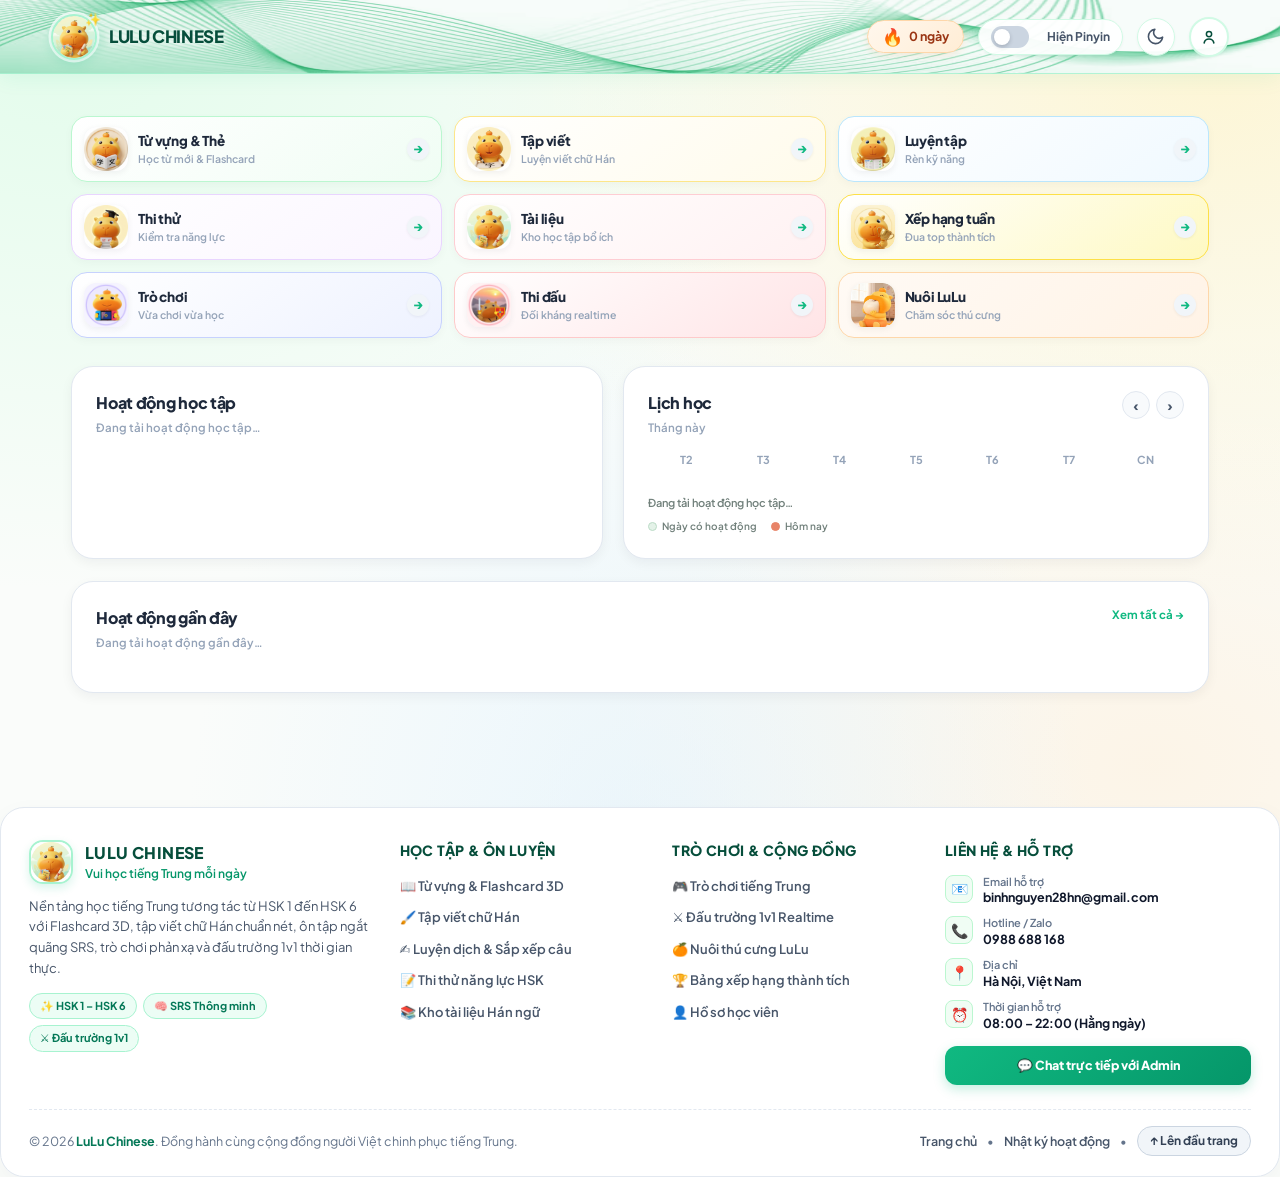
==== commit e4789eb2: "feat(ui): remove badges & titles section and add responsive site footer with contact info" ====
--- a/index.html
+++ b/index.html
@@ -18,6 +18,10 @@
         if (saved === 'dark' || (!saved && prefersDark)) {
           document.documentElement.setAttribute('data-theme', 'dark');
           document.documentElement.classList.add('dark-mode');
+        }
+        var savedPinyin = localStorage.getItem('showPinyin');
+        if (savedPinyin === 'true') {
+          document.documentElement.classList.add('show-pinyin');
         }
       } catch (e) {}
     })();
@@ -170,12 +174,101 @@
           <article class="panel activity-panel" id="recentActivityPanel">
             <div class="panel-heading"><div><h2>Hoạt động gần đây</h2><p>Đang tải hoạt động gần đây…</p></div><a class="text-link" href="#activity">Xem tất cả →</a></div>
           </article>
-          <article class="panel badges-panel" id="dashboardBadgesPanel">
-            <div class="panel-heading"><div><h2>Huy hiệu & Danh hiệu</h2><p>Đang tải bộ sưu tập huy hiệu…</p></div></div>
-          </article>
         </section>
       </div>
       <div class="page-view" id="pageView" hidden></div>
+
+      <footer class="site-footer" aria-label="Thông tin chân trang và liên hệ">
+        <div class="site-footer-inner">
+          <div class="footer-col footer-brand-col">
+            <a class="footer-brand" href="#dashboard">
+              <img class="footer-brand-logo" src="picture/main_picture.png" alt="LuLu Chinese">
+              <div>
+                <strong>LULU CHINESE</strong>
+                <span>Vui học tiếng Trung mỗi ngày</span>
+              </div>
+            </a>
+            <p class="footer-desc">
+              Nền tảng học tiếng Trung tương tác từ HSK 1 đến HSK 6 với Flashcard 3D, tập viết chữ Hán chuẩn nét, ôn tập ngắt quãng SRS, trò chơi phản xạ và đấu trường 1v1 thời gian thực.
+            </p>
+            <div class="footer-tags">
+              <span>✨ HSK 1 – HSK 6</span>
+              <span>🧠 SRS Thông minh</span>
+              <span>⚔️ Đấu trường 1v1</span>
+            </div>
+          </div>
+
+          <div class="footer-col">
+            <h3>Học tập &amp; Ôn luyện</h3>
+            <ul class="footer-links">
+              <li><a href="#vocabulary">📖 Từ vựng &amp; Flashcard 3D</a></li>
+              <li><a href="#writing">🖌️ Tập viết chữ Hán</a></li>
+              <li><a href="#practice">✍️ Luyện dịch &amp; Sắp xếp câu</a></li>
+              <li><a href="#mock-exam">📝 Thi thử năng lực HSK</a></li>
+              <li><a href="#materials">📚 Kho tài liệu Hán ngữ</a></li>
+            </ul>
+          </div>
+
+          <div class="footer-col">
+            <h3>Trò chơi &amp; Cộng đồng</h3>
+            <ul class="footer-links">
+              <li><a href="#game">🎮 Trò chơi tiếng Trung</a></li>
+              <li><a href="#battle">⚔️ Đấu trường 1v1 Realtime</a></li>
+              <li><a href="#lulu">🍊 Nuôi thú cưng LuLu</a></li>
+              <li><a href="#leaderboard">🏆 Bảng xếp hạng thành tích</a></li>
+              <li><a href="#profile">👤 Hồ sơ học viên</a></li>
+            </ul>
+          </div>
+
+          <div class="footer-col footer-contact-col">
+            <h3>Liên hệ &amp; Hỗ trợ</h3>
+            <ul class="footer-contact-list">
+              <li>
+                <span class="contact-icon">📧</span>
+                <div>
+                  <small>Email hỗ trợ</small>
+                  <a href="mailto:binhnguyen28hn@gmail.com">binhnguyen28hn@gmail.com</a>
+                </div>
+              </li>
+              <li>
+                <span class="contact-icon">📞</span>
+                <div>
+                  <small>Hotline / Zalo</small>
+                  <a href="tel:0988688168">0988 688 168</a>
+                </div>
+              </li>
+              <li>
+                <span class="contact-icon">📍</span>
+                <div>
+                  <small>Địa chỉ</small>
+                  <span>Hà Nội, Việt Nam</span>
+                </div>
+              </li>
+              <li>
+                <span class="contact-icon">⏰</span>
+                <div>
+                  <small>Thời gian hỗ trợ</small>
+                  <span>08:00 – 22:00 (Hằng ngày)</span>
+                </div>
+              </li>
+            </ul>
+            <button type="button" class="footer-support-btn" onclick="document.getElementById('supportLauncherBtn')?.click()">
+              💬 Chat trực tiếp với Admin
+            </button>
+          </div>
+        </div>
+
+        <div class="site-footer-bottom">
+          <p>© 2026 <strong>LuLu Chinese</strong>. Đồng hành cùng cộng đồng người Việt chinh phục tiếng Trung.</p>
+          <div class="footer-bottom-links">
+            <a href="#dashboard">Trang chủ</a>
+            <span>•</span>
+            <a href="#activity">Nhật ký hoạt động</a>
+            <span>•</span>
+            <button type="button" class="footer-top-btn" onclick="window.scrollTo({top:0,behavior:'smooth'})">↑ Lên đầu trang</button>
+          </div>
+        </div>
+      </footer>
     </main>
   </div>
   <div class="sidebar-backdrop" id="sidebarBackdrop" aria-hidden="true"></div>
--- a/styles.css
+++ b/styles.css
@@ -2239,7 +2239,7 @@
 .vocabulary-pinyin {
   display: none;
   color: #059669 !important;
-  font-size: 11px !important;
+  font-size: 11px;
   font-weight: 800;
   line-height: 1.2;
   margin-bottom: 2px;
@@ -2248,6 +2248,28 @@
 
 body.show-pinyin .vocabulary-pinyin {
   display: block !important;
+}
+
+body:not(.show-pinyin) .writing-word-pinyin,
+body:not(.show-pinyin) .char-pinyin-small,
+body:not(.show-pinyin) .mistake-pinyin,
+body:not(.show-pinyin) .mock-pinyin-sub,
+body:not(.show-pinyin) .mock-passage-py,
+body:not(.show-pinyin) .mock-speak-py {
+  display: none !important;
+}
+
+.order-word-chip {
+  display: inline-flex !important;
+  flex-direction: column;
+  align-items: center;
+  justify-content: center;
+  gap: 2px;
+}
+
+.order-word-chip .game-pinyin {
+  font-size: 11px;
+  margin-bottom: 0;
 }
 
 .vocabulary-item span {
@@ -2480,6 +2502,501 @@
 }
 
 /* ==========================================================================
+   MASTERED VOCABULARY QUIZ (LU-LU DUOLINGO STYLE)
+   ========================================================================== */
+
+.mastered-quiz {
+  max-width: 660px;
+  margin: 16px auto 36px;
+  display: flex;
+  flex-direction: column;
+  gap: 16px;
+  animation: quizFadeIn 0.3s cubic-bezier(0.16, 1, 0.3, 1);
+}
+
+@keyframes quizFadeIn {
+  from { opacity: 0; transform: translateY(8px); }
+  to { opacity: 1; transform: translateY(0); }
+}
+
+.quiz-header {
+  display: flex;
+  align-items: center;
+  justify-content: space-between;
+  gap: 12px;
+}
+
+.quiz-back {
+  display: inline-flex;
+  align-items: center;
+  gap: 6px;
+  padding: 8px 16px;
+  border-radius: var(--radius-full);
+  background: #ffffff;
+  border: 1.5px solid var(--line);
+  color: #475569;
+  font-size: 13px;
+  font-weight: 700;
+  cursor: pointer;
+  transition: all 0.2s cubic-bezier(0.34, 1.56, 0.64, 1);
+  box-shadow: var(--shadow-xs);
+}
+
+.quiz-back:hover {
+  background: #f8fafc;
+  color: var(--ink);
+  transform: translateX(-2px);
+  border-color: #cbd5e1;
+}
+
+.quiz-progress-badge,
+.quiz-progress {
+  display: inline-flex;
+  align-items: center;
+  gap: 8px;
+  padding: 6px 16px;
+  border-radius: var(--radius-full);
+  background: linear-gradient(135deg, #ecfdf5 0%, #d1fae5 100%);
+  border: 1.5px solid #a7f3d0;
+  color: #065f46;
+  font-size: 13px;
+  font-weight: 700;
+  box-shadow: 0 2px 8px rgba(16, 185, 129, 0.12);
+  margin: 0;
+}
+
+.quiz-progress-badge strong {
+  font-weight: 800;
+  color: #047857;
+}
+
+.quiz-progress-bar-wrap {
+  width: 100%;
+  height: 8px;
+  background: #e2e8f0;
+  border-radius: var(--radius-full);
+  overflow: hidden;
+  position: relative;
+}
+
+.quiz-progress-bar {
+  height: 100%;
+  background: linear-gradient(90deg, #34d399 0%, #10b981 100%);
+  border-radius: var(--radius-full);
+  transition: width 0.35s cubic-bezier(0.34, 1.56, 0.64, 1);
+}
+
+.quiz-card {
+  background: #ffffff;
+  border: 1.5px solid var(--line);
+  border-radius: var(--radius-lg);
+  padding: 32px 28px;
+  box-shadow: 0 10px 30px -10px rgba(15, 23, 42, 0.08), 0 4px 6px -2px rgba(15, 23, 42, 0.03);
+  text-align: center;
+  position: relative;
+}
+
+.quiz-badge {
+  display: inline-block;
+  padding: 4px 14px;
+  border-radius: var(--radius-full);
+  background: #f0fdf4;
+  border: 1px solid #bbf7d0;
+  color: #15803d;
+  font-size: 11.5px;
+  font-weight: 800;
+  letter-spacing: 0.5px;
+  text-transform: uppercase;
+  margin-bottom: 12px;
+}
+
+.quiz-prompt {
+  font-size: 34px;
+  font-weight: 900;
+  color: var(--ink);
+  letter-spacing: -0.5px;
+  margin: 0 0 10px;
+  line-height: 1.25;
+}
+
+.quiz-instruction {
+  display: flex;
+  align-items: center;
+  justify-content: center;
+  flex-wrap: wrap;
+  gap: 8px;
+  font-size: 13.5px;
+  color: var(--muted);
+  font-weight: 600;
+  margin: 0 0 28px;
+}
+
+.quiz-mastery-tag {
+  display: inline-flex;
+  align-items: center;
+  padding: 2px 10px;
+  border-radius: var(--radius-full);
+  background: #fef3c7;
+  border: 1px solid #fde68a;
+  color: #92400e;
+  font-size: 11.5px;
+  font-weight: 700;
+}
+
+.quiz-options {
+  display: grid;
+  grid-template-columns: repeat(2, 1fr);
+  gap: 14px;
+  margin-bottom: 8px;
+}
+
+.quiz-option-btn,
+.quiz-options button {
+  display: flex;
+  flex-direction: column;
+  align-items: center;
+  justify-content: center;
+  padding: 16px 12px;
+  min-height: 96px;
+  background: #ffffff;
+  border: 2px solid var(--line);
+  border-bottom: 4px solid #cbd5e1;
+  border-radius: 16px;
+  cursor: pointer;
+  user-select: none;
+  transition: all 0.15s cubic-bezier(0.4, 0, 0.2, 1);
+  box-shadow: 0 2px 4px rgba(15, 23, 42, 0.04);
+  position: relative;
+  text-align: center;
+}
+
+.quiz-option-btn:hover:not(:disabled),
+.quiz-options button:hover:not(:disabled) {
+  border-color: #86efac;
+  border-bottom-color: #10b981;
+  background: #f0fdf4;
+  transform: translateY(-2px);
+  box-shadow: 0 6px 12px rgba(16, 185, 129, 0.12);
+}
+
+.quiz-option-btn:active:not(:disabled),
+.quiz-options button:active:not(:disabled) {
+  transform: translateY(2px);
+  border-bottom-width: 2px;
+  box-shadow: 0 1px 2px rgba(15, 23, 42, 0.05);
+}
+
+.quiz-option-pinyin {
+  display: none !important;
+  font-size: 13.5px;
+  font-weight: 700;
+  color: #059669;
+  letter-spacing: 0.3px;
+  line-height: 1.2;
+  margin-bottom: 4px;
+}
+
+body.show-pinyin .quiz-option-pinyin,
+html.show-pinyin .quiz-option-pinyin {
+  display: block !important;
+}
+
+.quiz-feedback-pinyin {
+  display: none !important;
+}
+
+body.show-pinyin .quiz-feedback-pinyin,
+html.show-pinyin .quiz-feedback-pinyin {
+  display: inline !important;
+}
+
+.quiz-option-hanzi,
+.quiz-options button strong {
+  display: block;
+  font-size: 28px;
+  font-weight: 800;
+  color: var(--ink);
+  line-height: 1.2;
+  letter-spacing: 0.5px;
+  font-family: 'Noto Sans SC', 'Noto Sans', sans-serif;
+}
+
+.quiz-option-btn.correct,
+.quiz-options button.correct {
+  background: #ecfdf5 !important;
+  border-color: #10b981 !important;
+  border-bottom-color: #047857 !important;
+  box-shadow: 0 0 0 3px rgba(16, 185, 129, 0.25) !important;
+  transform: scale(1.02);
+}
+
+.quiz-option-btn.correct .quiz-option-hanzi,
+.quiz-options button.correct strong {
+  color: #065f46 !important;
+}
+
+.quiz-option-btn.incorrect,
+.quiz-options button.incorrect {
+  background: #fef2f2 !important;
+  border-color: #ef4444 !important;
+  border-bottom-color: #b91c1c !important;
+  box-shadow: 0 0 0 3px rgba(239, 68, 68, 0.2) !important;
+  animation: quizShake 0.4s cubic-bezier(0.36, 0.07, 0.19, 0.97) both;
+}
+
+.quiz-option-btn.incorrect .quiz-option-hanzi,
+.quiz-options button.incorrect strong {
+  color: #991b1b !important;
+}
+
+.quiz-options button:disabled {
+  cursor: default;
+}
+
+.quiz-options button:disabled:not(.correct):not(.incorrect) {
+  opacity: 0.5;
+}
+
+@keyframes quizShake {
+  10%, 90% { transform: translate3d(-1px, 0, 0); }
+  20%, 80% { transform: translate3d(2px, 0, 0); }
+  30%, 50%, 70% { transform: translate3d(-3px, 0, 0); }
+  40%, 60% { transform: translate3d(3px, 0, 0); }
+}
+
+.quiz-feedback {
+  margin-top: 24px;
+  display: none;
+  padding: 16px 20px;
+  border-radius: var(--radius-md);
+  text-align: left;
+  animation: quizSlideUp 0.3s cubic-bezier(0.34, 1.56, 0.64, 1);
+}
+
+.quiz-feedback.active {
+  display: flex;
+  align-items: center;
+  justify-content: space-between;
+  gap: 16px;
+  flex-wrap: wrap;
+}
+
+.quiz-feedback.feedback-correct {
+  background: linear-gradient(135deg, #ecfdf5 0%, #d1fae5 100%);
+  border: 1.5px solid #86efac;
+  color: #065f46;
+}
+
+.quiz-feedback.feedback-wrong {
+  background: linear-gradient(135deg, #fef2f2 0%, #fee2e2 100%);
+  border: 1.5px solid #fca5a5;
+  color: #991b1b;
+}
+
+.feedback-info {
+  display: flex;
+  align-items: center;
+  gap: 12px;
+  flex: 1;
+  min-width: 200px;
+}
+
+.feedback-icon {
+  font-size: 26px;
+  line-height: 1;
+}
+
+.feedback-text {
+  display: flex;
+  flex-direction: column;
+  gap: 2px;
+}
+
+.feedback-title {
+  font-size: 15px;
+  font-weight: 800;
+  line-height: 1.3;
+}
+
+.feedback-answer {
+  font-size: 13px;
+  opacity: 0.9;
+}
+
+.feedback-answer b {
+  font-weight: 800;
+  letter-spacing: 0.5px;
+}
+
+.quiz-next-btn {
+  background: linear-gradient(180deg, #10b981 0%, #059669 100%);
+  color: #ffffff;
+  border: none;
+  border-radius: var(--radius-sm);
+  padding: 12px 22px;
+  font-size: 13.5px;
+  font-weight: 800;
+  box-shadow: 0 4px 0 #047857;
+  cursor: pointer;
+  transition: all 0.15s ease;
+  white-space: nowrap;
+  display: inline-flex;
+  align-items: center;
+  gap: 6px;
+}
+
+.quiz-feedback.feedback-wrong .quiz-next-btn {
+  background: linear-gradient(180deg, #ef4444 0%, #dc2626 100%);
+  box-shadow: 0 4px 0 #b91c1c;
+}
+
+.quiz-next-btn:hover {
+  transform: translateY(-1px);
+}
+
+.quiz-next-btn:active {
+  transform: translateY(2px);
+  box-shadow: 0 1px 0 #047857;
+}
+
+.quiz-feedback.feedback-wrong .quiz-next-btn:active {
+  box-shadow: 0 1px 0 #b91c1c;
+}
+
+@keyframes quizSlideUp {
+  from { opacity: 0; transform: translateY(10px); }
+  to { opacity: 1; transform: translateY(0); }
+}
+
+.mastered-quiz-empty {
+  max-width: 580px;
+  margin: 32px auto;
+  background: #ffffff;
+  border: 1.5px solid var(--line);
+  border-radius: var(--radius-lg);
+  padding: 42px 28px;
+  text-align: center;
+  box-shadow: var(--shadow-md);
+  animation: quizFadeIn 0.3s ease;
+}
+
+.quiz-empty-icon,
+.quiz-result-icon {
+  font-size: 52px;
+  line-height: 1;
+  margin-bottom: 16px;
+}
+
+.mastered-quiz-empty h2 {
+  font-size: 24px;
+  font-weight: 800;
+  color: var(--ink);
+  margin: 0 0 12px;
+}
+
+.mastered-quiz-empty p,
+.quiz-result-score {
+  font-size: 15px;
+  color: var(--muted);
+  font-weight: 600;
+  margin: 0 0 24px;
+  line-height: 1.6;
+}
+
+.quiz-result-score strong {
+  color: var(--primary-deep);
+  font-weight: 800;
+  font-size: 18px;
+}
+
+.quiz-result-actions {
+  display: flex;
+  gap: 12px;
+  justify-content: center;
+  flex-wrap: wrap;
+}
+
+.quiz-btn-primary {
+  background: linear-gradient(180deg, #10b981 0%, #059669 100%);
+  color: #ffffff;
+  border: none;
+  border-radius: var(--radius-sm);
+  padding: 12px 24px;
+  font-size: 14px;
+  font-weight: 800;
+  box-shadow: 0 4px 0 #047857;
+  cursor: pointer;
+  transition: all 0.15s ease;
+  display: inline-flex;
+  align-items: center;
+  gap: 8px;
+}
+
+.quiz-btn-primary:hover {
+  transform: translateY(-1px);
+}
+
+.quiz-btn-primary:active {
+  transform: translateY(2px);
+  box-shadow: 0 1px 0 #047857;
+}
+
+.quiz-btn-secondary {
+  background: #ffffff;
+  border: 1.5px solid var(--line);
+  border-radius: var(--radius-sm);
+  padding: 12px 24px;
+  font-size: 14px;
+  font-weight: 700;
+  color: var(--ink-secondary);
+  cursor: pointer;
+  transition: all 0.15s ease;
+  display: inline-flex;
+  align-items: center;
+  gap: 8px;
+}
+
+.quiz-btn-secondary:hover {
+  background: #f8fafc;
+  color: var(--ink);
+  border-color: #cbd5e1;
+}
+
+.quiz-loading-spinner {
+  width: 40px;
+  height: 40px;
+  margin: 0 auto 16px;
+  border: 3.5px solid #e2e8f0;
+  border-top-color: var(--primary);
+  border-radius: 50%;
+  animation: quizSpin 0.8s linear infinite;
+}
+
+@keyframes quizSpin {
+  to { transform: rotate(360deg); }
+}
+
+@media (max-width: 540px) {
+  .quiz-options {
+    grid-template-columns: 1fr;
+  }
+  .quiz-card {
+    padding: 24px 16px;
+  }
+  .quiz-prompt {
+    font-size: 26px;
+  }
+  .quiz-feedback.active {
+    flex-direction: column;
+    align-items: stretch;
+  }
+  .quiz-next-btn {
+    width: 100%;
+    justify-content: center;
+  }
+}
+
+/* ==========================================================================
    TRANSLATION & SENTENCE ORDER
    ========================================================================== */
 
@@ -2627,34 +3144,101 @@
   display: flex;
   flex-wrap: wrap;
   justify-content: center;
+  align-items: center;
   gap: 10px;
-  padding: 16px;
+  padding: 18px;
   margin: 16px 0;
   border-radius: var(--radius-md);
+  min-height: 76px;
+  transition: all 0.2s ease;
 }
 
 .order-answer {
-  min-height: 72px;
   border: 2px dashed #86efac;
   background: #f0fdf4;
 }
 
+.order-words {
+  border: 1.5px dashed var(--line);
+  background: #f8fafc;
+}
+
+.order-answer.drag-over {
+  border-color: #10b981;
+  background: #ecfdf5;
+  box-shadow: 0 0 0 3px rgba(16, 185, 129, 0.2);
+}
+
+.order-words.drag-over {
+  border-color: #94a3b8;
+  background: #f1f5f9;
+}
+
+.order-words-empty,
+.order-placeholder {
+  font-size: 13.5px;
+  color: var(--muted);
+  font-weight: 600;
+  user-select: none;
+}
+
 .order-answer button, .order-words button {
   border: 1.5px solid var(--line);
+  border-bottom: 3.5px solid #cbd5e1;
   border-radius: var(--radius-sm);
-  padding: 10px 16px;
+  padding: 10px 18px;
   background: #ffffff;
   color: var(--ink);
-  font-size: 17px;
+  font-size: 18px;
   font-weight: 800;
   box-shadow: 0 2px 4px rgba(15, 23, 42, 0.05);
-  transition: all 0.15s ease;
+  cursor: pointer;
+  user-select: none;
+  transition: all 0.15s cubic-bezier(0.4, 0, 0.2, 1);
+  font-family: 'Noto Sans SC', 'Noto Sans', sans-serif;
+}
+
+.order-words button:hover {
+  border-color: #10b981;
+  border-bottom-color: #059669;
+  transform: translateY(-2px);
+  box-shadow: 0 4px 8px rgba(16, 185, 129, 0.15);
+}
+
+.order-words button:active {
+  transform: translateY(2px);
+  border-bottom-width: 1.5px;
 }
 
 .order-answer button {
-  background: #dcfce7;
+  background: #ecfdf5;
   border-color: #86efac;
-  color: #15803d;
+  border-bottom-color: #10b981;
+  color: #065f46;
+}
+
+.order-answer button:hover {
+  background: #fee2e2;
+  border-color: #fca5a5;
+  border-bottom-color: #ef4444;
+  color: #991b1b;
+  transform: translateY(-2px);
+}
+
+.order-answer button:active {
+  transform: translateY(2px);
+  border-bottom-width: 1.5px;
+}
+
+.order-answer button.dragging,
+.order-words button.dragging {
+  opacity: 0.35;
+  transform: scale(0.95);
+}
+
+.order-words button[disabled],
+.order-words button.is-used {
+  display: none !important;
 }
 
 /* ==========================================================================
@@ -2900,6 +3484,58 @@
 /* Game Arena */
 .game-arena{position:relative;background:#fff;border:1px solid #dfeae3;border-radius:14px;padding:24px;min-height:420px;box-shadow:0 2px 10px #243b2f0a}
 .game-empty{padding:40px 20px;text-align:center;color:#71807b;font-size:13px}
+.game-empty-marked {
+  display: flex;
+  flex-direction: column;
+  align-items: center;
+  justify-content: center;
+  padding: 50px 20px;
+  text-align: center;
+}
+.empty-marked-icon {
+  font-size: 46px;
+  margin-bottom: 12px;
+  line-height: 1;
+  filter: drop-shadow(0 4px 12px rgba(245, 158, 11, 0.35));
+  animation: pulse-star 2s ease-in-out infinite;
+}
+@keyframes pulse-star {
+  0%, 100% { transform: scale(1); }
+  50% { transform: scale(1.12); }
+}
+.game-empty-marked h3 {
+  font-size: 19px;
+  color: #1f2937;
+  font-weight: 700;
+  margin: 0 0 8px;
+}
+.game-empty-marked p {
+  font-size: 13.5px;
+  color: #6b7280;
+  max-width: 440px;
+  margin: 0 auto 18px;
+  line-height: 1.55;
+}
+.btn-goto-vocab {
+  display: inline-flex;
+  align-items: center;
+  gap: 8px;
+  background: #28543b;
+  color: #fff;
+  border: none;
+  border-radius: 10px;
+  padding: 10px 20px;
+  font-size: 13px;
+  font-weight: 700;
+  cursor: pointer;
+  transition: all 0.2s ease;
+  box-shadow: 0 4px 12px rgba(40, 84, 59, 0.2);
+}
+.btn-goto-vocab:hover {
+  background: #1f4330;
+  transform: translateY(-2px);
+  box-shadow: 0 6px 16px rgba(40, 84, 59, 0.28);
+}
 
 /* Buttons */
 .game-btn-primary{background:#28543b;color:#fff;border-radius:8px;padding:10px 18px;font-size:12px;font-weight:700;transition:.2s}
@@ -3004,7 +3640,7 @@
 .falling-item:hover{transform:translateX(-50%) scale(1.1);box-shadow:0 12px 28px rgba(40,84,59,0.28);z-index:4}
 .falling-item:active{transform:translateX(-50%) scale(0.95)}
 .falling-item .drop-hanzi{display:block;font-size:28px;color:#1e4630;line-height:1.15;font-weight:800;letter-spacing:0.5px}
-.falling-item .game-pinyin{display:block;margin-bottom:3px;font-size:14px;font-weight:700;color:#4a6358;line-height:1.2}
+.falling-item .game-pinyin{margin-bottom:3px;font-size:14px;font-weight:700;color:#4a6358;line-height:1.2}
 
 /* Shapes phong phú cho khối từ rơi */
 /* 1. Hình tròn bong bóng (Circle) */
@@ -3046,6 +3682,455 @@
 .catch-popup.minus{color:#cc3e3e}
 @media(max-width:768px){
   .catch-board{height:390px}
+}
+
+/* ==========================================
+   GAME 5: BẮN TỪ VỰNG (BUBBLE / EGG SHOOTER)
+   ========================================== */
+.shooter-game-panel {
+  max-width: 680px;
+  margin: 0 auto;
+  user-select: none;
+}
+
+.shooter-hud {
+  display: flex;
+  align-items: center;
+  justify-content: space-between;
+  flex-wrap: wrap;
+  gap: 8px 12px;
+  background: #f7faf8;
+  border: 1px solid #e6eee8;
+  border-radius: 12px;
+  padding: 8px 14px;
+  margin-bottom: 10px;
+}
+
+.shooter-hud-stats {
+  display: flex;
+  align-items: center;
+  flex-wrap: wrap;
+  gap: 10px 14px;
+}
+
+.shooter-hud-stats .hud-item {
+  font-size: 13px;
+  white-space: nowrap;
+}
+
+.shooter-hud-actions {
+  display: flex;
+  align-items: center;
+  gap: 8px;
+  margin-left: auto;
+}
+
+.shooter-next-box {
+  display: inline-flex;
+  align-items: center;
+  gap: 6px;
+  background: #ffffff;
+  border: 1.5px solid #a7f3d0;
+  border-radius: 9999px;
+  padding: 4px 10px;
+  cursor: pointer;
+  transition: all 0.18s ease;
+}
+
+.shooter-next-box:hover {
+  border-color: #10b981;
+  background: #f0fdf4;
+  transform: translateY(-1px);
+}
+
+.shooter-next-box .next-label {
+  font-size: 11.5px;
+  font-weight: 700;
+  color: #047857;
+  white-space: nowrap;
+}
+
+.shooter-next-pill {
+  display: inline-block;
+  color: #065f46;
+  font-size: 12.5px;
+  font-weight: 800;
+  max-width: 130px;
+  overflow: hidden;
+  text-overflow: ellipsis;
+  white-space: nowrap;
+}
+
+.shooter-restart-btn {
+  padding: 6px 12px !important;
+  font-size: 12px !important;
+  white-space: nowrap;
+}
+
+.shooter-board {
+  position: relative;
+  width: 100%;
+  height: 450px;
+  background: radial-gradient(circle at 50% 15%, #ffffff 0%, #f0fdf4 65%, #dcfce7 100%);
+  border: 2px solid #a7f3d0;
+  border-radius: 16px;
+  overflow: hidden;
+  cursor: crosshair;
+  user-select: none;
+  touch-action: none;
+  box-shadow: 0 10px 30px -10px rgba(16, 185, 129, 0.15);
+}
+
+.shooter-board.board-shake {
+  animation: shooter-shake 0.35s cubic-bezier(0.36, 0.07, 0.19, 0.97) both;
+}
+
+@keyframes shooter-shake {
+  10%, 90% { transform: translate3d(-2px, 0, 0); }
+  20%, 80% { transform: translate3d(3px, 0, 0); }
+  30%, 50%, 70% { transform: translate3d(-4px, 0, 0); }
+  40%, 60% { transform: translate3d(4px, 0, 0); }
+}
+
+.shooter-danger-line {
+  position: absolute;
+  left: 0;
+  right: 0;
+  height: 2px;
+  border-top: 2px dashed #f87171;
+  display: flex;
+  justify-content: center;
+  pointer-events: none;
+  z-index: 2;
+  transition: all 0.3s ease;
+}
+
+.shooter-danger-line span {
+  font-size: 9.5px;
+  font-weight: 800;
+  color: #ef4444;
+  background: #fef2f2;
+  padding: 1px 10px;
+  border-radius: 9999px;
+  border: 1px solid #fca5a5;
+  transform: translateY(-50%);
+  letter-spacing: 0.4px;
+  white-space: nowrap;
+}
+
+.shooter-danger-line.pulse-danger {
+  border-top-color: #dc2626;
+  box-shadow: 0 0 12px rgba(239, 68, 68, 0.5);
+  animation: danger-pulse 0.4s ease 2;
+}
+
+@keyframes danger-pulse {
+  0%, 100% { opacity: 1; }
+  50% { opacity: 0.3; }
+}
+
+.shooter-blocks-wrap {
+  position: absolute;
+  inset: 0;
+  pointer-events: none;
+  z-index: 3;
+}
+
+.shooter-block {
+  position: absolute;
+  transform: translate(-50%, -50%);
+  width: 62px;
+  height: 62px;
+  padding: 2px 4px;
+  border-radius: 50%;
+  display: flex;
+  flex-direction: column;
+  align-items: center;
+  justify-content: center;
+  box-shadow: 0 4px 10px rgba(15, 23, 42, 0.1), inset 0 2px 4px rgba(255, 255, 255, 0.8), inset 0 -3px 4px rgba(0, 0, 0, 0.08);
+  border: 2.5px solid #10b981;
+  transition: top 0.3s cubic-bezier(0.34, 1.56, 0.64, 1), transform 0.15s ease, box-shadow 0.15s ease;
+  user-select: none;
+  overflow: hidden;
+}
+
+.shooter-block.is-aimed {
+  transform: translate(-50%, -50%) scale(1.1);
+  box-shadow: 0 0 0 3px #10b981, 0 0 18px rgba(16, 185, 129, 0.75) !important;
+  z-index: 6;
+}
+
+.shooter-block .block-hanzi {
+  font-size: 21px;
+  font-weight: 800;
+  line-height: 1.1;
+  white-space: nowrap;
+  text-align: center;
+  font-family: 'Noto Sans SC', 'Noto Sans', sans-serif;
+}
+
+.shooter-block .block-hanzi.hanzi-len-1 {
+  font-size: 21px;
+}
+
+.shooter-block .block-hanzi.hanzi-len-2 {
+  font-size: 16.5px;
+  letter-spacing: 0.2px;
+}
+
+.shooter-block .block-hanzi.hanzi-len-3 {
+  font-size: 13px;
+  letter-spacing: -0.3px;
+}
+
+.shooter-block .block-hanzi.hanzi-len-4 {
+  font-size: 11px;
+  letter-spacing: -0.5px;
+}
+
+.shooter-block .block-pinyin {
+  font-size: 9.5px;
+  font-weight: 700;
+  line-height: 1.05;
+  margin-top: 1px;
+  white-space: nowrap;
+  max-width: 54px;
+  overflow: hidden;
+  text-overflow: clip;
+  text-align: center;
+}
+
+.shooter-block .block-pinyin.pinyin-long {
+  font-size: 8.2px;
+  letter-spacing: -0.3px;
+}
+
+.shooter-block.color-0 {
+  background: radial-gradient(circle at 35% 30%, #ffffff 0%, #ecfdf5 60%, #a7f3d0 100%);
+  border-color: #10b981;
+  color: #065f46;
+}
+.shooter-block.color-1 {
+  background: radial-gradient(circle at 35% 30%, #ffffff 0%, #fff7ed 60%, #fed7aa 100%);
+  border-color: #f97316;
+  color: #9a3412;
+}
+.shooter-block.color-2 {
+  background: radial-gradient(circle at 35% 30%, #ffffff 0%, #eff6ff 60%, #bfdbfe 100%);
+  border-color: #3b82f6;
+  color: #1e40af;
+}
+.shooter-block.color-3 {
+  background: radial-gradient(circle at 35% 30%, #ffffff 0%, #fdf4ff 60%, #f5d0fe 100%);
+  border-color: #d946ef;
+  color: #86198f;
+}
+.shooter-block.color-4 {
+  background: radial-gradient(circle at 35% 30%, #ffffff 0%, #fefce8 60%, #fef08a 100%);
+  border-color: #eab308;
+  color: #854d0e;
+}
+.shooter-block.color-5 {
+  background: radial-gradient(circle at 35% 30%, #ffffff 0%, #ffe4e6 60%, #fecdd3 100%);
+  border-color: #f43f5e;
+  color: #9f1239;
+}
+
+.shooter-block.is-dropping {
+  z-index: 10;
+  pointer-events: none;
+  box-shadow: 0 8px 20px rgba(0, 0, 0, 0.2);
+}
+
+.shooter-fx-layer {
+  position: absolute;
+  inset: 0;
+  pointer-events: none;
+  z-index: 5;
+}
+
+.shooter-particle {
+  position: absolute;
+  width: 8px;
+  height: 8px;
+  border-radius: 50%;
+  pointer-events: none;
+}
+
+.shooter-aim-svg {
+  position: absolute;
+  inset: 0;
+  width: 100%;
+  height: 100%;
+  pointer-events: none;
+  z-index: 4;
+}
+
+.shooter-aim-line {
+  fill: none;
+  stroke: #10b981;
+  stroke-width: 3.5;
+  stroke-dasharray: 6 6;
+  stroke-linecap: round;
+  opacity: 0;
+  transition: opacity 0.15s ease;
+  filter: drop-shadow(0 2px 4px rgba(16, 185, 129, 0.4));
+}
+
+.shooter-slingshot-zone {
+  position: absolute;
+  bottom: 0;
+  left: 0;
+  right: 0;
+  height: 110px;
+  display: flex;
+  align-items: center;
+  justify-content: center;
+  pointer-events: auto;
+  z-index: 6;
+}
+
+.shooter-slingshot-fork {
+  position: absolute;
+  bottom: 4px;
+  width: 96px;
+  height: 74px;
+  pointer-events: none;
+}
+
+.shooter-loaded-bullet {
+  position: absolute;
+  bottom: 20px;
+  min-width: 140px;
+  max-width: 230px;
+  padding: 6px 16px;
+  background: linear-gradient(135deg, #10b981 0%, #059669 100%);
+  border: 2.5px solid #ffffff;
+  border-bottom: 4px solid #047857;
+  border-radius: 20px;
+  color: #ffffff;
+  display: flex;
+  flex-direction: column;
+  align-items: center;
+  justify-content: center;
+  box-shadow: 0 8px 24px rgba(16, 185, 129, 0.35);
+  cursor: grab;
+  touch-action: none;
+  user-select: none;
+  z-index: 7;
+  transition: transform 0.05s ease-out;
+}
+
+.shooter-loaded-bullet.bullet-swap-anim {
+  animation: bullet-pop 0.25s ease-out;
+}
+
+@keyframes bullet-pop {
+  0% { transform: scale(0.88); }
+  60% { transform: scale(1.06); }
+  100% { transform: scale(1); }
+}
+
+.shooter-loaded-bullet:active {
+  cursor: grabbing;
+}
+
+.shooter-loaded-bullet .bullet-tag {
+  font-size: 9px;
+  text-transform: uppercase;
+  letter-spacing: 0.6px;
+  opacity: 0.9;
+  font-weight: 800;
+}
+
+.shooter-loaded-bullet .bullet-meaning-text {
+  font-size: 14.5px;
+  font-weight: 800;
+  line-height: 1.2;
+  text-align: center;
+  white-space: normal;
+  max-width: 200px;
+}
+
+.shooter-flying-bullet {
+  position: absolute;
+  transform: translate(-50%, -50%);
+  min-width: 84px;
+  max-width: 150px;
+  padding: 5px 12px;
+  background: linear-gradient(135deg, #10b981 0%, #059669 100%);
+  border: 2px solid #ffffff;
+  border-radius: 9999px;
+  color: #ffffff;
+  box-shadow: 0 4px 16px rgba(16, 185, 129, 0.45);
+  font-size: 12.5px;
+  font-weight: 800;
+  text-align: center;
+  white-space: nowrap;
+  overflow: hidden;
+  text-overflow: ellipsis;
+  pointer-events: none;
+  z-index: 8;
+}
+
+.shooter-hint-arrow {
+  position: absolute;
+  bottom: 84px;
+  font-size: 11px;
+  font-weight: 700;
+  color: #059669;
+  background: #ecfdf5;
+  padding: 3px 12px;
+  border-radius: 9999px;
+  border: 1px solid #a7f3d0;
+  animation: shooter-pulse 1.5s ease-in-out infinite;
+  pointer-events: none;
+  white-space: nowrap;
+}
+
+@keyframes shooter-pulse {
+  0%, 100% { transform: translateY(0); opacity: 0.9; }
+  50% { transform: translateY(-4px); opacity: 1; }
+}
+
+.shooter-popup {
+  position: absolute;
+  transform: translate(-50%, -50%);
+  font-size: 15px;
+  font-weight: 800;
+  pointer-events: none;
+  animation: delta-float 0.8s cubic-bezier(0.2, 0, 0.2, 1) forwards;
+  z-index: 10;
+  white-space: nowrap;
+}
+
+.shooter-popup.plus { color: #158047; text-shadow: 0 2px 4px rgba(255, 255, 255, 0.8); }
+.shooter-popup.minus { color: #dc2626; text-shadow: 0 2px 4px rgba(255, 255, 255, 0.8); }
+
+.shooter-wave-banner {
+  position: absolute;
+  inset: 0;
+  display: flex;
+  flex-direction: column;
+  align-items: center;
+  justify-content: center;
+  background: rgba(255, 255, 255, 0.88);
+  backdrop-filter: blur(4px);
+  z-index: 12;
+  animation: fadeIn 0.3s ease-out;
+}
+
+.shooter-wave-banner h3 {
+  font-size: 26px;
+  font-weight: 900;
+  color: #059669;
+  margin: 0 0 6px;
+}
+
+.shooter-wave-banner p {
+  font-size: 14px;
+  color: #64748b;
+  font-weight: 700;
 }
 
 /* ==========================================
@@ -3602,6 +4687,12 @@
 .battle-hero-badge{display:inline-block;padding:6px 14px;background:#fee2e2;color:#b91c1c;border-radius:999px;font-size:11px;font-weight:800;letter-spacing:.5px;margin-bottom:10px}
 .battle-hero h1{font-size:32px;color:#28543b;margin:0 0 10px;font-family:'Noto Sans SC','Noto Sans',sans-serif}
 .battle-hero p{color:#64748b;font-size:13px;max-width:580px;margin:0 auto;line-height:1.5}
+.battle-settings-strip{display:flex;align-items:center;justify-content:center;gap:12px;flex-wrap:wrap;margin:0 auto 22px;padding:12px 18px;background:#fff;border:1.5px solid #e2e8f0;border-radius:12px;max-width:680px}
+.settings-label{font-size:13px;font-weight:700;color:#334155}
+.battle-qcount-options{display:flex;gap:8px;flex-wrap:wrap}
+.qcount-btn{background:#f8fafc;border:1.5px solid #cbd5e1;border-radius:8px;padding:7px 14px;font-size:12px;font-weight:700;color:#475569;cursor:pointer;transition:.2s}
+.qcount-btn:hover{border-color:#ef4444;color:#ef4444;background:#fff5f5}
+.qcount-btn.active{background:linear-gradient(135deg,#ef4444 0%,#dc2626 100%);border-color:#dc2626;color:#fff;box-shadow:0 4px 12px rgba(239,68,68,.25)}
 .battle-mode-grid{display:grid;grid-template-columns:repeat(3,1fr);gap:16px;margin-bottom:24px}
 .battle-mode-card{background:#fff;border:2px solid #e2e8f0;border-radius:14px;padding:22px 18px;display:flex;flex-direction:column;justify-content:space-between;transition:.2s}
 .battle-mode-card:hover{border-color:#ef4444;transform:translateY(-3px);box-shadow:0 10px 25px rgba(239,68,68,.1)}
@@ -9461,7 +10552,7 @@
 
 .bottom-grid {
   display: grid;
-  grid-template-columns: 1fr 1.1fr;
+  grid-template-columns: 1fr;
   gap: 20px;
   margin-bottom: 24px;
   align-items: start;
@@ -11852,3 +12943,259 @@
 #supportAdminMenuLink[hidden] {
   display: none !important;
 }
+
+/* ==========================================================================
+   SITE FOOTER & CONTACT SECTION
+   ========================================================================== */
+
+.site-footer {
+  margin-top: 40px;
+  background: #ffffff;
+  border: 1.5px solid var(--line, #e2e8f0);
+  border-radius: 24px;
+  padding: 32px 28px 20px;
+  box-shadow: 0 8px 24px rgba(15, 23, 42, 0.04);
+}
+
+.site-footer-inner {
+  display: grid;
+  grid-template-columns: 1.4fr 1fr 1fr 1.25fr;
+  gap: 28px;
+  padding-bottom: 24px;
+  border-bottom: 1.5px dashed #e2e8f0;
+}
+
+.footer-col h3 {
+  font-size: 14px;
+  font-weight: 800;
+  color: #064e3b;
+  margin: 0 0 14px;
+  text-transform: uppercase;
+  letter-spacing: 0.4px;
+}
+
+.footer-brand {
+  display: inline-flex;
+  align-items: center;
+  gap: 12px;
+  text-decoration: none;
+  margin-bottom: 12px;
+}
+
+.footer-brand-logo {
+  width: 44px;
+  height: 44px;
+  border-radius: 14px;
+  object-fit: cover;
+  border: 2px solid #a7f3d0;
+  box-shadow: 0 4px 10px rgba(16, 185, 129, 0.16);
+}
+
+.footer-brand strong {
+  display: block;
+  font-size: 16px;
+  font-weight: 800;
+  color: #064e3b;
+  letter-spacing: 0.4px;
+}
+
+.footer-brand span {
+  display: block;
+  font-size: 12px;
+  font-weight: 600;
+  color: #059669;
+}
+
+.footer-desc {
+  font-size: 13px;
+  line-height: 1.6;
+  color: #475569;
+  margin: 0 0 14px;
+}
+
+.footer-tags {
+  display: flex;
+  flex-wrap: wrap;
+  gap: 6px;
+}
+
+.footer-tags span {
+  display: inline-flex;
+  align-items: center;
+  padding: 4px 10px;
+  border-radius: 999px;
+  background: #ecfdf5;
+  border: 1px solid #a7f3d0;
+  color: #047857;
+  font-size: 11px;
+  font-weight: 700;
+}
+
+.footer-links {
+  list-style: none;
+  padding: 0;
+  margin: 0;
+  display: flex;
+  flex-direction: column;
+  gap: 10px;
+}
+
+.footer-links a {
+  text-decoration: none;
+  font-size: 13px;
+  font-weight: 600;
+  color: #475569;
+  transition: color 0.18s ease, transform 0.18s ease;
+  display: inline-flex;
+  align-items: center;
+  gap: 6px;
+}
+
+.footer-links a:hover {
+  color: #059669;
+  transform: translateX(3px);
+}
+
+.footer-contact-list {
+  list-style: none;
+  padding: 0;
+  margin: 0 0 14px;
+  display: flex;
+  flex-direction: column;
+  gap: 10px;
+}
+
+.footer-contact-list li {
+  display: flex;
+  align-items: flex-start;
+  gap: 10px;
+  font-size: 12.5px;
+  color: #334155;
+}
+
+.footer-contact-list .contact-icon {
+  width: 28px;
+  height: 28px;
+  border-radius: 8px;
+  background: #f0fdf4;
+  border: 1px solid #bbf7d0;
+  display: grid;
+  place-items: center;
+  font-size: 14px;
+  flex-shrink: 0;
+}
+
+.footer-contact-list small {
+  display: block;
+  font-size: 11px;
+  color: #64748b;
+  font-weight: 600;
+  line-height: 1.2;
+}
+
+.footer-contact-list a,
+.footer-contact-list span {
+  font-size: 12.5px;
+  font-weight: 700;
+  color: #0f172a;
+  text-decoration: none;
+  word-break: break-all;
+}
+
+.footer-contact-list a:hover {
+  color: #059669;
+  text-decoration: underline;
+}
+
+.footer-support-btn {
+  width: 100%;
+  padding: 10px 14px;
+  border-radius: 12px;
+  background: linear-gradient(135deg, #10b981 0%, #059669 100%);
+  color: #ffffff;
+  font-size: 12.5px;
+  font-weight: 800;
+  border: none;
+  cursor: pointer;
+  box-shadow: 0 4px 12px rgba(16, 185, 129, 0.25);
+  transition: transform 0.18s ease, box-shadow 0.18s ease;
+}
+
+.footer-support-btn:hover {
+  transform: translateY(-2px);
+  box-shadow: 0 6px 16px rgba(16, 185, 129, 0.35);
+}
+
+.site-footer-bottom {
+  display: flex;
+  align-items: center;
+  justify-content: space-between;
+  flex-wrap: wrap;
+  gap: 12px;
+  padding-top: 16px;
+  font-size: 12.5px;
+  color: #64748b;
+}
+
+.site-footer-bottom p {
+  margin: 0;
+}
+
+.site-footer-bottom strong {
+  color: #047857;
+}
+
+.footer-bottom-links {
+  display: flex;
+  align-items: center;
+  gap: 10px;
+}
+
+.footer-bottom-links a {
+  color: #475569;
+  text-decoration: none;
+  font-weight: 600;
+}
+
+.footer-bottom-links a:hover {
+  color: #059669;
+}
+
+.footer-top-btn {
+  background: #f1f5f9;
+  border: 1px solid #cbd5e1;
+  color: #334155;
+  padding: 5px 12px;
+  border-radius: 999px;
+  font-size: 12px;
+  font-weight: 700;
+  cursor: pointer;
+  transition: all 0.18s ease;
+}
+
+.footer-top-btn:hover {
+  background: #ecfdf5;
+  border-color: #6ee7b7;
+  color: #047857;
+}
+
+@media (max-width: 960px) {
+  .site-footer-inner {
+    grid-template-columns: 1fr 1fr;
+  }
+}
+
+@media (max-width: 600px) {
+  .site-footer {
+    padding: 24px 18px 18px;
+  }
+  .site-footer-inner {
+    grid-template-columns: 1fr;
+    gap: 22px;
+  }
+  .site-footer-bottom {
+    flex-direction: column;
+    text-align: center;
+  }
+}
+
--- a/dark-theme.css
+++ b/dark-theme.css
@@ -669,34 +669,233 @@
   box-shadow: 0 4px 14px rgba(16, 185, 129, 0.35) !important;
 }
 
+/* Vocabulary Search Bar */
+[data-theme="dark"] .vocabulary-search-box,
+body.dark-mode .vocabulary-search-box {
+  background: #0f172a !important;
+  border-color: #334155 !important;
+  box-shadow: 0 2px 8px rgba(0, 0, 0, 0.3) !important;
+}
+[data-theme="dark"] .vocabulary-search-box:focus-within,
+body.dark-mode .vocabulary-search-box:focus-within {
+  border-color: #10b981 !important;
+  box-shadow: 0 0 0 3px rgba(16, 185, 129, 0.25) !important;
+}
+[data-theme="dark"] .vocabulary-search-input,
+body.dark-mode .vocabulary-search-input {
+  color: #f8fafc !important;
+}
+[data-theme="dark"] .vocabulary-search-input::placeholder,
+body.dark-mode .vocabulary-search-input::placeholder {
+  color: #64748b !important;
+}
+[data-theme="dark"] .vocabulary-search-icon,
+body.dark-mode .vocabulary-search-icon {
+  color: #34d399 !important;
+}
+[data-theme="dark"] .vocabulary-search-clear,
+body.dark-mode .vocabulary-search-clear {
+  background: #334155 !important;
+  color: #cbd5e1 !important;
+}
+[data-theme="dark"] .vocabulary-search-clear:hover,
+body.dark-mode .vocabulary-search-clear:hover {
+  background: #475569 !important;
+  color: #ffffff !important;
+}
+
 /* Vocabulary Items & List */
-[data-theme="dark"] .vocabulary-item {
+[data-theme="dark"] .vocabulary-item,
+body.dark-mode .vocabulary-item {
   background: #1e293b !important;
   border: 1.5px solid #334155 !important;
   box-shadow: 0 4px 12px rgba(0, 0, 0, 0.3) !important;
   color: #cbd5e1 !important;
 }
 [data-theme="dark"] .vocabulary-item:hover,
-[data-theme="dark"] .vocabulary-item:focus {
+[data-theme="dark"] .vocabulary-item:focus,
+body.dark-mode .vocabulary-item:hover,
+body.dark-mode .vocabulary-item:focus {
   border-color: #059669 !important;
   background: #243447 !important;
   box-shadow: 0 8px 24px rgba(16, 185, 129, 0.2) !important;
 }
 [data-theme="dark"] .vocabulary-item strong,
-[data-theme="dark"] .vocabulary-hanzi strong {
+[data-theme="dark"] .vocabulary-hanzi strong,
+body.dark-mode .vocabulary-item strong,
+body.dark-mode .vocabulary-hanzi strong {
   color: #6ee7b7 !important;
 }
-[data-theme="dark"] .vocabulary-pinyin {
+[data-theme="dark"] .vocabulary-pinyin,
+body.dark-mode .vocabulary-pinyin {
   color: #34d399 !important;
 }
 [data-theme="dark"] .vocabulary-item span,
-[data-theme="dark"] .vocabulary-meanings {
+[data-theme="dark"] .vocabulary-meanings,
+[data-theme="dark"] .vocabulary-vietnamese,
+body.dark-mode .vocabulary-item span,
+body.dark-mode .vocabulary-meanings,
+body.dark-mode .vocabulary-vietnamese {
   color: #f1f5f9 !important;
 }
 [data-theme="dark"] .vocabulary-item small,
-[data-theme="dark"] .vocabulary-english {
-  color: #94a3b8 !important;
-}
+[data-theme="dark"] .vocabulary-english,
+body.dark-mode .vocabulary-item small,
+body.dark-mode .vocabulary-english {
+  color: #94a3b8 !important;
+}
+[data-theme="dark"] .vocabulary-tag,
+body.dark-mode .vocabulary-tag {
+  background: rgba(16, 185, 129, 0.2) !important;
+  color: #6ee7b7 !important;
+}
+
+/* Vocabulary Example Box (Khung Ví dụ câu) - High contrast & readable in Dark Mode */
+[data-theme="dark"] .vocabulary-component,
+body.dark-mode .vocabulary-component {
+  background: #0f172a !important;
+  border: 1px dashed #334155 !important;
+  color: #e2e8f0 !important;
+  box-shadow: 0 2px 6px rgba(0, 0, 0, 0.25) !important;
+}
+[data-theme="dark"] .vocabulary-component:hover,
+body.dark-mode .vocabulary-component:hover {
+  background: #142236 !important;
+  border-color: #10b981 !important;
+  border-style: solid !important;
+  box-shadow: 0 4px 12px rgba(16, 185, 129, 0.18) !important;
+}
+[data-theme="dark"] .vocabulary-component.is-speaking,
+body.dark-mode .vocabulary-component.is-speaking {
+  background: rgba(16, 185, 129, 0.18) !important;
+  border-color: #059669 !important;
+  border-style: solid !important;
+  box-shadow: 0 0 0 3px rgba(16, 185, 129, 0.25) !important;
+}
+[data-theme="dark"] .vocabulary-component span,
+body.dark-mode .vocabulary-component span {
+  color: #e2e8f0 !important;
+}
+[data-theme="dark"] .vocabulary-component-label,
+body.dark-mode .vocabulary-component-label {
+  color: #34d399 !important;
+}
+[data-theme="dark"] .vocabulary-component-label::after,
+body.dark-mode .vocabulary-component-label::after {
+  background: rgba(16, 185, 129, 0.2) !important;
+  color: #6ee7b7 !important;
+  border: 1px solid rgba(16, 185, 129, 0.35) !important;
+}
+[data-theme="dark"] .vocabulary-component:hover .vocabulary-component-label::after,
+body.dark-mode .vocabulary-component:hover .vocabulary-component-label::after {
+  background: #10b981 !important;
+  color: #ffffff !important;
+}
+
+/* Vocabulary Action Buttons (Pin SRS, Speak, Mastered Star) */
+[data-theme="dark"] .vocabulary-row-srs,
+body.dark-mode .vocabulary-row-srs {
+  background: #0f172a !important;
+  border-color: #334155 !important;
+  color: #94a3b8 !important;
+}
+[data-theme="dark"] .vocabulary-row-srs:hover,
+body.dark-mode .vocabulary-row-srs:hover {
+  background: #334155 !important;
+  border-color: #f59e0b !important;
+}
+[data-theme="dark"] .vocabulary-row-srs.is-pinned,
+body.dark-mode .vocabulary-row-srs.is-pinned {
+  background: rgba(245, 158, 11, 0.25) !important;
+  border-color: #f59e0b !important;
+  color: #fbbf24 !important;
+  box-shadow: 0 2px 8px rgba(245, 158, 11, 0.25) !important;
+}
+
+[data-theme="dark"] .vocabulary-row-speak,
+body.dark-mode .vocabulary-row-speak {
+  background: #0f172a !important;
+  border-color: #334155 !important;
+  color: #34d399 !important;
+}
+[data-theme="dark"] .vocabulary-row-speak:hover,
+body.dark-mode .vocabulary-row-speak:hover {
+  background: #10b981 !important;
+  border-color: #10b981 !important;
+  color: #ffffff !important;
+  box-shadow: 0 0 12px rgba(16, 185, 129, 0.4) !important;
+}
+
+[data-theme="dark"] .vocabulary-row-mastered,
+body.dark-mode .vocabulary-row-mastered {
+  background: #0f172a !important;
+  border-color: #475569 !important;
+  color: #fbbf24 !important;
+}
+[data-theme="dark"] .vocabulary-row-mastered:hover,
+[data-theme="dark"] .vocabulary-row-mastered.is-mastered,
+body.dark-mode .vocabulary-row-mastered:hover,
+body.dark-mode .vocabulary-row-mastered.is-mastered {
+  background: linear-gradient(135deg, #f59e0b 0%, #d97706 100%) !important;
+  border-color: #d97706 !important;
+  color: #ffffff !important;
+  box-shadow: 0 3px 10px rgba(217, 119, 6, 0.4) !important;
+}
+
+/* Vocabulary Detail Modal */
+[data-theme="dark"] .vocabulary-detail-card,
+body.dark-mode .vocabulary-detail-card {
+  background: #1e293b !important;
+  border-color: #334155 !important;
+  color: #f8fafc !important;
+}
+[data-theme="dark"] .vocabulary-detail-header h2,
+body.dark-mode .vocabulary-detail-header h2 {
+  color: #6ee7b7 !important;
+}
+[data-theme="dark"] .vocabulary-detail-close,
+body.dark-mode .vocabulary-detail-close {
+  background: #0f172a !important;
+  color: #94a3b8 !important;
+}
+[data-theme="dark"] .vocabulary-detail-close:hover,
+body.dark-mode .vocabulary-detail-close:hover {
+  background: #334155 !important;
+  color: #ffffff !important;
+}
+[data-theme="dark"] .vocabulary-speak,
+body.dark-mode .vocabulary-speak {
+  background: #0f172a !important;
+  border-color: #334155 !important;
+  color: #34d399 !important;
+}
+[data-theme="dark"] .vocabulary-speak:hover,
+body.dark-mode .vocabulary-speak:hover {
+  background: #10b981 !important;
+  color: #ffffff !important;
+}
+[data-theme="dark"] .vocabulary-detail-card th,
+body.dark-mode .vocabulary-detail-card th {
+  color: #94a3b8 !important;
+  border-top-color: #334155 !important;
+}
+[data-theme="dark"] .vocabulary-detail-card td,
+body.dark-mode .vocabulary-detail-card td {
+  color: #f1f5f9 !important;
+  border-top-color: #334155 !important;
+}
+[data-theme="dark"] .vocabulary-example-speak-btn,
+body.dark-mode .vocabulary-example-speak-btn {
+  background: rgba(16, 185, 129, 0.18) !important;
+  border-color: rgba(16, 185, 129, 0.35) !important;
+  color: #34d399 !important;
+}
+[data-theme="dark"] .vocabulary-example-speak-btn:hover,
+body.dark-mode .vocabulary-example-speak-btn:hover {
+  background: #10b981 !important;
+  color: #ffffff !important;
+}
+
 [data-theme="dark"] .vocabulary-audio-btn,
 [data-theme="dark"] .audio-button,
 [data-theme="dark"] .speak-btn {
@@ -829,42 +1028,215 @@
   background: #0f172a !important;
 }
 
-/* 3D Flashcard Faces */
-[data-theme="dark"] .fc-card-front {
+/* 3D Flashcard Faces & Content */
+[data-theme="dark"] .fc-card-front,
+body.dark-mode .fc-card-front {
   background: linear-gradient(160deg, #1e293b 0%, rgba(5, 150, 105, 0.2) 100%) !important;
   border-color: #059669 !important;
   box-shadow: 0 18px 42px rgba(0, 0, 0, 0.55) !important;
   color: #f1f5f9 !important;
 }
-[data-theme="dark"] .fc-card-back {
+[data-theme="dark"] .fc-card-back,
+body.dark-mode .fc-card-back {
   background: linear-gradient(160deg, #1e293b 0%, rgba(217, 119, 6, 0.2) 100%) !important;
   border-color: #d97706 !important;
   box-shadow: 0 18px 42px rgba(0, 0, 0, 0.55) !important;
   color: #f1f5f9 !important;
 }
-[data-theme="dark"] .fc-card-chinese {
+[data-theme="dark"] .fc-front-hanzi,
+[data-theme="dark"] .fc-back-hanzi,
+body.dark-mode .fc-front-hanzi,
+body.dark-mode .fc-back-hanzi {
+  color: #f8fafc !important;
+}
+[data-theme="dark"] .fc-card-chinese,
+body.dark-mode .fc-card-chinese {
   color: #6ee7b7 !important;
 }
-[data-theme="dark"] .fc-card-pinyin {
-  color: #34d399 !important;
-}
-[data-theme="dark"] .fc-meaning-vi {
-  color: #f8fafc !important;
-}
-[data-theme="dark"] .fc-example-box {
-  background: #0f172a !important;
-  border-color: #334155 !important;
-  color: #cbd5e1 !important;
-}
-[data-theme="dark"] .fc-level-tag {
+[data-theme="dark"] .fc-card-pinyin,
+[data-theme="dark"] .fc-front-pinyin,
+[data-theme="dark"] .fc-back-pinyin,
+body.dark-mode .fc-card-pinyin,
+body.dark-mode .fc-front-pinyin,
+body.dark-mode .fc-back-pinyin {
+  color: #34d399 !important;
+}
+[data-theme="dark"] .fc-meaning-card,
+body.dark-mode .fc-meaning-card {
+  background: rgba(15, 23, 42, 0.8) !important;
+  border-color: rgba(245, 158, 11, 0.35) !important;
+}
+[data-theme="dark"] .fc-meaning-vi,
+body.dark-mode .fc-meaning-vi {
+  color: #fbbf24 !important;
+}
+[data-theme="dark"] .fc-meaning-en,
+body.dark-mode .fc-meaning-en {
+  color: #cbd5e1 !important;
+}
+[data-theme="dark"] .fc-example-card,
+[data-theme="dark"] .fc-example-box,
+body.dark-mode .fc-example-card,
+body.dark-mode .fc-example-box {
+  background: rgba(15, 23, 42, 0.8) !important;
+  border-color: #334155 !important;
+}
+[data-theme="dark"] .fc-example-content,
+body.dark-mode .fc-example-content {
+  color: #e2e8f0 !important;
+}
+[data-theme="dark"] .fc-example-audio-btn,
+body.dark-mode .fc-example-audio-btn {
+  background: rgba(16, 185, 129, 0.2) !important;
+  border-color: rgba(16, 185, 129, 0.4) !important;
+  color: #6ee7b7 !important;
+}
+[data-theme="dark"] .fc-flip-guide,
+body.dark-mode .fc-flip-guide {
+  color: #94a3b8 !important;
+}
+[data-theme="dark"] .fc-level-tag,
+body.dark-mode .fc-level-tag {
   background: rgba(16, 185, 129, 0.2) !important;
   color: #6ee7b7 !important;
   border-color: rgba(16, 185, 129, 0.4) !important;
 }
-[data-theme="dark"] .fc-type-tag {
+[data-theme="dark"] .fc-type-tag,
+body.dark-mode .fc-type-tag {
   background: rgba(2, 132, 199, 0.2) !important;
   color: #7dd3fc !important;
   border-color: rgba(2, 132, 199, 0.4) !important;
+}
+
+/* Flashcard Main Controls & Overview Deck */
+[data-theme="dark"] .fc-ctrl-btn,
+body.dark-mode .fc-ctrl-btn {
+  background: #0f172a !important;
+  border-color: #334155 !important;
+  color: #f1f5f9 !important;
+}
+[data-theme="dark"] .fc-ctrl-btn:hover,
+body.dark-mode .fc-ctrl-btn:hover {
+  background: #1e293b !important;
+  border-color: #10b981 !important;
+}
+[data-theme="dark"] .fc-deck-overview,
+body.dark-mode .fc-deck-overview {
+  background: #1e293b !important;
+  border-color: #334155 !important;
+}
+[data-theme="dark"] .fc-deck-overview-head h4,
+body.dark-mode .fc-deck-overview-head h4 {
+  color: #f8fafc !important;
+}
+[data-theme="dark"] .fc-mini-item,
+body.dark-mode .fc-mini-item {
+  background: #0f172a !important;
+  border-color: #334155 !important;
+}
+[data-theme="dark"] .fc-mini-hanzi,
+body.dark-mode .fc-mini-hanzi {
+  color: #f1f5f9 !important;
+}
+[data-theme="dark"] .fc-mini-num,
+body.dark-mode .fc-mini-num {
+  color: #94a3b8 !important;
+}
+[data-theme="dark"] .fc-mini-item:hover,
+body.dark-mode .fc-mini-item:hover {
+  background: #1e293b !important;
+  border-color: #10b981 !important;
+}
+
+/* Quick SRS Rating Bar & Workspace */
+[data-theme="dark"] .fc-srs-quick-bar,
+body.dark-mode .fc-srs-quick-bar {
+  background: #1e293b !important;
+  border-color: #334155 !important;
+}
+[data-theme="dark"] .fc-srs-bar-label,
+body.dark-mode .fc-srs-bar-label {
+  color: #f1f5f9 !important;
+}
+[data-theme="dark"] .srs-stat-pill,
+body.dark-mode .srs-stat-pill {
+  background: #0f172a !important;
+  border-color: #334155 !important;
+}
+[data-theme="dark"] .srs-stat-pill strong,
+body.dark-mode .srs-stat-pill strong {
+  color: #f8fafc !important;
+}
+[data-theme="dark"] .srs-stat-pill small,
+body.dark-mode .srs-stat-pill small {
+  color: #94a3b8 !important;
+}
+[data-theme="dark"] .srs-stage-card,
+body.dark-mode .srs-stage-card {
+  background: #1e293b !important;
+  border-color: #334155 !important;
+  color: #f8fafc !important;
+}
+[data-theme="dark"] .srs-card-main,
+body.dark-mode .srs-card-main {
+  background: #0f172a !important;
+  border-color: #334155 !important;
+}
+[data-theme="dark"] .srs-card-hanzi,
+body.dark-mode .srs-card-hanzi {
+  color: #6ee7b7 !important;
+}
+[data-theme="dark"] .srs-answer-box,
+body.dark-mode .srs-answer-box {
+  background: #0f172a !important;
+  border-color: rgba(16, 185, 129, 0.3) !important;
+}
+[data-theme="dark"] .srs-meaning-block h3,
+body.dark-mode .srs-meaning-block h3 {
+  color: #f8fafc !important;
+}
+[data-theme="dark"] .srs-english,
+body.dark-mode .srs-english {
+  color: #94a3b8 !important;
+}
+[data-theme="dark"] .srs-example-block,
+body.dark-mode .srs-example-block {
+  color: #e2e8f0 !important;
+  border-top-color: #334155 !important;
+}
+[data-theme="dark"] .srs-quiz-opt,
+body.dark-mode .srs-quiz-opt {
+  background: #0f172a !important;
+  border-color: #334155 !important;
+  color: #f8fafc !important;
+}
+[data-theme="dark"] .srs-quiz-opt:hover:not(:disabled),
+body.dark-mode .srs-quiz-opt:hover:not(:disabled) {
+  background: #1e293b !important;
+  border-color: #10b981 !important;
+}
+[data-theme="dark"] .mistake-item-card,
+body.dark-mode .mistake-item-card {
+  background: #1e293b !important;
+  border-color: #334155 !important;
+  color: #f8fafc !important;
+}
+[data-theme="dark"] .mistake-hanzi,
+body.dark-mode .mistake-hanzi {
+  color: #6ee7b7 !important;
+}
+[data-theme="dark"] .mistake-meaning-row strong,
+body.dark-mode .mistake-meaning-row strong {
+  color: #f8fafc !important;
+}
+[data-theme="dark"] .mistake-meaning-row small,
+body.dark-mode .mistake-meaning-row small {
+  color: #94a3b8 !important;
+}
+[data-theme="dark"] .mistake-source-chip,
+body.dark-mode .mistake-source-chip {
+  background: #0f172a !important;
+  color: #cbd5e1 !important;
 }
 
 /* ==========================================================================
@@ -995,6 +1367,163 @@
 [data-theme="dark"] .material-item span {
   color: #94a3b8 !important;
 }
+
+/* Mastered Vocabulary Quiz */
+[data-theme="dark"] .quiz-back {
+  background: #1e293b !important;
+  border-color: #334155 !important;
+  color: #cbd5e1 !important;
+}
+
+[data-theme="dark"] .quiz-back:hover {
+  background: #334155 !important;
+  color: #f8fafc !important;
+  border-color: #475569 !important;
+}
+
+[data-theme="dark"] .quiz-progress-badge,
+[data-theme="dark"] .quiz-progress {
+  background: linear-gradient(135deg, rgba(16, 185, 129, 0.2) 0%, rgba(5, 150, 105, 0.25) 100%) !important;
+  border-color: #059669 !important;
+  color: #6ee7b7 !important;
+  box-shadow: 0 2px 8px rgba(0, 0, 0, 0.3) !important;
+}
+
+[data-theme="dark"] .quiz-progress-badge strong {
+  color: #a7f3d0 !important;
+}
+
+[data-theme="dark"] .quiz-progress-bar-wrap {
+  background: #1e293b !important;
+  border: 1px solid #334155 !important;
+}
+
+[data-theme="dark"] .quiz-card {
+  background: #1e293b !important;
+  border-color: #334155 !important;
+  box-shadow: 0 10px 30px -10px rgba(0, 0, 0, 0.5) !important;
+}
+
+[data-theme="dark"] .quiz-badge {
+  background: rgba(16, 185, 129, 0.15) !important;
+  border-color: rgba(16, 185, 129, 0.3) !important;
+  color: #6ee7b7 !important;
+}
+
+[data-theme="dark"] .quiz-prompt {
+  color: #f8fafc !important;
+}
+
+[data-theme="dark"] .quiz-instruction {
+  color: #94a3b8 !important;
+}
+
+[data-theme="dark"] .quiz-mastery-tag {
+  background: rgba(245, 158, 11, 0.15) !important;
+  border-color: rgba(245, 158, 11, 0.3) !important;
+  color: #fcd34d !important;
+}
+
+[data-theme="dark"] .quiz-option-btn,
+[data-theme="dark"] .quiz-options button {
+  background: #0f172a !important;
+  border-color: #334155 !important;
+  border-bottom: 4px solid #1e293b !important;
+  color: #f8fafc !important;
+  box-shadow: 0 2px 4px rgba(0, 0, 0, 0.3) !important;
+}
+
+[data-theme="dark"] .quiz-option-btn:hover:not(:disabled),
+[data-theme="dark"] .quiz-options button:hover:not(:disabled) {
+  border-color: #10b981 !important;
+  border-bottom-color: #059669 !important;
+  background: #1e293b !important;
+  box-shadow: 0 6px 12px rgba(16, 185, 129, 0.18) !important;
+}
+
+[data-theme="dark"] .quiz-option-pinyin {
+  color: #34d399 !important;
+}
+
+[data-theme="dark"] .quiz-option-hanzi,
+[data-theme="dark"] .quiz-options button strong {
+  color: #f8fafc !important;
+}
+
+[data-theme="dark"] .quiz-option-btn.correct,
+[data-theme="dark"] .quiz-options button.correct {
+  background: rgba(16, 185, 129, 0.2) !important;
+  border-color: #10b981 !important;
+  border-bottom-color: #059669 !important;
+  box-shadow: 0 0 0 3px rgba(16, 185, 129, 0.35) !important;
+}
+
+[data-theme="dark"] .quiz-option-btn.correct .quiz-option-hanzi,
+[data-theme="dark"] .quiz-options button.correct strong {
+  color: #a7f3d0 !important;
+}
+
+[data-theme="dark"] .quiz-option-btn.incorrect,
+[data-theme="dark"] .quiz-options button.incorrect {
+  background: rgba(239, 68, 68, 0.2) !important;
+  border-color: #ef4444 !important;
+  border-bottom-color: #b91c1c !important;
+  box-shadow: 0 0 0 3px rgba(239, 68, 68, 0.3) !important;
+}
+
+[data-theme="dark"] .quiz-option-btn.incorrect .quiz-option-hanzi,
+[data-theme="dark"] .quiz-options button.incorrect strong {
+  color: #fca5a5 !important;
+}
+
+[data-theme="dark"] .quiz-feedback.feedback-correct {
+  background: linear-gradient(135deg, rgba(16, 185, 129, 0.25) 0%, rgba(5, 150, 105, 0.3) 100%) !important;
+  border-color: #059669 !important;
+  color: #ecfdf5 !important;
+}
+
+[data-theme="dark"] .quiz-feedback.feedback-wrong {
+  background: linear-gradient(135deg, rgba(239, 68, 68, 0.25) 0%, rgba(185, 28, 28, 0.3) 100%) !important;
+  border-color: #b91c1c !important;
+  color: #fee2e2 !important;
+}
+
+[data-theme="dark"] .mastered-quiz-empty {
+  background: #1e293b !important;
+  border-color: #334155 !important;
+  box-shadow: 0 10px 30px -10px rgba(0, 0, 0, 0.5) !important;
+}
+
+[data-theme="dark"] .mastered-quiz-empty h2 {
+  color: #f8fafc !important;
+}
+
+[data-theme="dark"] .mastered-quiz-empty p,
+[data-theme="dark"] .quiz-result-score {
+  color: #94a3b8 !important;
+}
+
+[data-theme="dark"] .quiz-result-score strong {
+  color: #34d399 !important;
+}
+
+[data-theme="dark"] .quiz-btn-secondary {
+  background: #0f172a !important;
+  border-color: #334155 !important;
+  color: #cbd5e1 !important;
+}
+
+[data-theme="dark"] .quiz-btn-secondary:hover {
+  background: #1e293b !important;
+  color: #f8fafc !important;
+  border-color: #475569 !important;
+}
+
+[data-theme="dark"] .quiz-loading-spinner {
+  border-color: #334155 !important;
+  border-top-color: #10b981 !important;
+}
+
 [data-theme="dark"] .translation-level {
   background: #1e293b !important;
   border-color: #334155 !important;
@@ -1035,19 +1564,44 @@
   background: rgba(16, 185, 129, 0.12) !important;
   border-color: rgba(16, 185, 129, 0.4) !important;
 }
+[data-theme="dark"] .order-words {
+  background: #0f172a !important;
+  border-color: #334155 !important;
+}
+[data-theme="dark"] .order-answer.drag-over {
+  background: rgba(16, 185, 129, 0.22) !important;
+  border-color: #10b981 !important;
+}
+[data-theme="dark"] .order-words.drag-over {
+  background: #1e293b !important;
+  border-color: #475569 !important;
+}
+[data-theme="dark"] .order-words-empty,
+[data-theme="dark"] .order-placeholder {
+  color: #64748b !important;
+}
 [data-theme="dark"] .order-words button {
-  background: #0f172a !important;
-  border-color: #334155 !important;
+  background: #1e293b !important;
+  border-color: #334155 !important;
+  border-bottom-color: #0f172a !important;
   color: #f8fafc !important;
 }
 [data-theme="dark"] .order-words button:hover {
   border-color: #10b981 !important;
+  border-bottom-color: #059669 !important;
   background: #334155 !important;
 }
 [data-theme="dark"] .order-answer button {
   background: rgba(16, 185, 129, 0.25) !important;
   border-color: #059669 !important;
+  border-bottom-color: #047857 !important;
   color: #6ee7b7 !important;
+}
+[data-theme="dark"] .order-answer button:hover {
+  background: rgba(239, 68, 68, 0.25) !important;
+  border-color: #dc2626 !important;
+  border-bottom-color: #b91c1c !important;
+  color: #fca5a5 !important;
 }
 
 /* ==========================================================================
@@ -1112,7 +1666,8 @@
 [data-theme="dark"] .game-loading-state,
 [data-theme="dark"] .speed-hud,
 [data-theme="dark"] .match-hud,
-[data-theme="dark"] .catch-hud {
+[data-theme="dark"] .catch-hud,
+[data-theme="dark"] .shooter-hud {
   background: #1e293b !important;
   border-color: #334155 !important;
   color: #cbd5e1 !important;
@@ -1135,6 +1690,20 @@
   background: #0f172a !important;
   border-color: #334155 !important;
   color: #34d399 !important;
+}
+[data-theme="dark"] .game-empty-marked h3 {
+  color: #f8fafc !important;
+}
+[data-theme="dark"] .game-empty-marked p {
+  color: #94a3b8 !important;
+}
+[data-theme="dark"] .btn-goto-vocab {
+  background: #10b981 !important;
+  color: #ffffff !important;
+  box-shadow: 0 4px 14px rgba(16, 185, 129, 0.3) !important;
+}
+[data-theme="dark"] .btn-goto-vocab:hover {
+  background: #059669 !important;
 }
 
 /* Game 1: Memory Cards */
@@ -1156,6 +1725,26 @@
 [data-theme="dark"] .card-sub-text {
   color: #34d399 !important;
 }
+[data-theme="dark"] .memory-card.is-matched .card-back {
+  background: rgba(16, 185, 129, 0.22) !important;
+  border-color: #10b981 !important;
+  box-shadow: 0 0 0 2px rgba(16, 185, 129, 0.35) !important;
+}
+[data-theme="dark"] .game-hud,
+[data-theme="dark"] .game-meta-strip {
+  background: #1e293b !important;
+  border-color: #334155 !important;
+  color: #e2e8f0 !important;
+}
+[data-theme="dark"] .hud-item strong,
+[data-theme="dark"] .speed-score-box strong {
+  color: #34d399 !important;
+}
+[data-theme="dark"] .game-sound-btn {
+  background: #0f172a !important;
+  border-color: #334155 !important;
+  color: #f8fafc !important;
+}
 
 /* Game 2: Speed Blitz */
 [data-theme="dark"] .speed-card {
@@ -1203,6 +1792,11 @@
 [data-theme="dark"] .match-card.is-selected {
   border-color: #10b981 !important;
   background: rgba(16, 185, 129, 0.2) !important;
+}
+[data-theme="dark"] .match-card.is-done {
+  background: rgba(16, 185, 129, 0.15) !important;
+  border-color: #10b981 !important;
+  color: #34d399 !important;
 }
 
 /* Game 4: Word Fall Tap */
@@ -1230,12 +1824,136 @@
   color: #34d399 !important;
 }
 
+/* Game 5: Bubble / Egg Shooter (Bắn từ vựng) */
+[data-theme="dark"] .shooter-hud {
+  background: #1e293b !important;
+  border-color: #334155 !important;
+  color: #cbd5e1 !important;
+}
+[data-theme="dark"] .shooter-hud .hud-item strong {
+  color: #4ade80 !important;
+}
+[data-theme="dark"] .shooter-next-box {
+  background: rgba(16, 185, 129, 0.14) !important;
+  border-color: #059669 !important;
+}
+[data-theme="dark"] .shooter-next-box:hover {
+  background: rgba(16, 185, 129, 0.24) !important;
+  border-color: #10b981 !important;
+}
+[data-theme="dark"] .shooter-next-box .next-label {
+  color: #a7f3d0 !important;
+}
+[data-theme="dark"] .shooter-next-pill {
+  background: transparent !important;
+  border: none !important;
+  color: #6ee7b7 !important;
+}
+[data-theme="dark"] .shooter-board {
+  background: radial-gradient(circle at 50% 15%, #1e293b 0%, #0f172a 70%, #020617 100%) !important;
+  border-color: #334155 !important;
+  box-shadow: 0 10px 30px -10px rgba(0, 0, 0, 0.6) !important;
+}
+[data-theme="dark"] .shooter-danger-line span {
+  background: #450a0a !important;
+  color: #f87171 !important;
+  border-color: #991b1b !important;
+}
+[data-theme="dark"] .shooter-block {
+  box-shadow: 0 4px 12px rgba(0, 0, 0, 0.5), inset 0 2px 4px rgba(255, 255, 255, 0.15), inset 0 -3px 4px rgba(0, 0, 0, 0.4) !important;
+}
+[data-theme="dark"] .shooter-block .block-hanzi {
+  color: #f8fafc !important;
+}
+[data-theme="dark"] .shooter-block .block-pinyin {
+  color: #a7f3d0 !important;
+}
+[data-theme="dark"] .shooter-block.color-0 {
+  background: radial-gradient(circle at 35% 30%, #064e3b 0%, #065f46 60%, #022c22 100%) !important;
+  border-color: #10b981 !important;
+}
+[data-theme="dark"] .shooter-block.color-1 {
+  background: radial-gradient(circle at 35% 30%, #7c2d12 0%, #9a3412 60%, #431407 100%) !important;
+  border-color: #f97316 !important;
+}
+[data-theme="dark"] .shooter-block.color-2 {
+  background: radial-gradient(circle at 35% 30%, #1e3a8a 0%, #1e40af 60%, #172554 100%) !important;
+  border-color: #3b82f6 !important;
+}
+[data-theme="dark"] .shooter-block.color-3 {
+  background: radial-gradient(circle at 35% 30%, #701a75 0%, #86198f 60%, #4a044e 100%) !important;
+  border-color: #d946ef !important;
+}
+[data-theme="dark"] .shooter-block.color-4 {
+  background: radial-gradient(circle at 35% 30%, #713f12 0%, #854d0e 60%, #422006 100%) !important;
+  border-color: #eab308 !important;
+}
+[data-theme="dark"] .shooter-block.color-5 {
+  background: radial-gradient(circle at 35% 30%, #881337 0%, #9f1239 60%, #4c0519 100%) !important;
+  border-color: #f43f5e !important;
+}
+[data-theme="dark"] .shooter-loaded-bullet {
+  background: linear-gradient(135deg, #059669 0%, #047857 100%) !important;
+  border-color: #475569 !important;
+  border-bottom-color: #064e3b !important;
+  color: #ffffff !important;
+  box-shadow: 0 8px 24px rgba(0, 0, 0, 0.5) !important;
+}
+[data-theme="dark"] .shooter-flying-bullet {
+  background: linear-gradient(135deg, #059669 0%, #047857 100%) !important;
+  border-color: #475569 !important;
+  color: #ffffff !important;
+  box-shadow: 0 4px 16px rgba(0, 0, 0, 0.6) !important;
+}
+[data-theme="dark"] .shooter-hint-arrow {
+  background: #1e293b !important;
+  border-color: #334155 !important;
+  color: #34d399 !important;
+}
+[data-theme="dark"] .shooter-wave-banner {
+  background: rgba(15, 23, 42, 0.92) !important;
+}
+[data-theme="dark"] .shooter-wave-banner h3 {
+  color: #34d399 !important;
+}
+[data-theme="dark"] .shooter-wave-banner p {
+  color: #cbd5e1 !important;
+}
+[data-theme="dark"] .shooter-popup.plus {
+  color: #34d399 !important;
+  text-shadow: 0 2px 4px rgba(0, 0, 0, 0.8) !important;
+}
+[data-theme="dark"] .shooter-popup.minus {
+  color: #f87171 !important;
+  text-shadow: 0 2px 4px rgba(0, 0, 0, 0.8) !important;
+}
+
 /* Victory Modal */
-[data-theme="dark"] .victory-modal-card {
+[data-theme="dark"] .victory-modal-card,
+[data-theme="dark"] .game-victory-card {
   background: #1e293b !important;
   border-color: #334155 !important;
   color: #f8fafc !important;
   box-shadow: 0 25px 60px rgba(0, 0, 0, 0.7) !important;
+}
+[data-theme="dark"] .game-victory-card h2 {
+  color: #f8fafc !important;
+}
+[data-theme="dark"] .game-victory-card p {
+  color: #94a3b8 !important;
+}
+[data-theme="dark"] .victory-score,
+[data-theme="dark"] .victory-stat-box {
+  background: #0f172a !important;
+  border-color: #334155 !important;
+}
+[data-theme="dark"] .victory-score strong,
+[data-theme="dark"] .victory-stat-box strong {
+  color: #34d399 !important;
+}
+[data-theme="dark"] .victory-score span,
+[data-theme="dark"] .victory-stat-box span {
+  color: #94a3b8 !important;
 }
 
 /* ==========================================================================
@@ -1326,15 +2044,39 @@
   color: #f8fafc !important;
   box-shadow: 0 25px 60px rgba(0, 0, 0, 0.7) !important;
 }
-[data-theme="dark"] .learner-stat-card {
-  background: #0f172a !important;
-  border-color: #334155 !important;
-  color: #f8fafc !important;
+[data-theme="dark"] .learner-profile-head h3,
+[data-theme="dark"] .learner-breakdown-section h4 {
+  color: #f8fafc !important;
+}
+[data-theme="dark"] .learner-modal-close,
+[data-theme="dark"] .learner-stat-card,
+[data-theme="dark"] .breakdown-row {
+  background: #0f172a !important;
+  border-color: #334155 !important;
+  color: #f8fafc !important;
+}
+[data-theme="dark"] .learner-stat-card strong,
+[data-theme="dark"] .bd-val {
+  color: #34d399 !important;
+}
+[data-theme="dark"] .mastered-card {
+  background: #1e293b !important;
+  border-color: #334155 !important;
+  color: #f8fafc !important;
+}
+[data-theme="dark"] .mastered-hanzi {
+  color: #6ee7b7 !important;
+}
+[data-theme="dark"] .mastered-meaning {
+  color: #e2e8f0 !important;
 }
 
 /* ==========================================================================
    13. BATTLE 1V1 REALTIME
    ========================================================================== */
+[data-theme="dark"] .battle-room-code {
+  color: #34d399 !important;
+}
 [data-theme="dark"] .battle-hero h1 {
   color: #f8fafc !important;
 }
@@ -1342,6 +2084,7 @@
   color: #94a3b8 !important;
 }
 [data-theme="dark"] .battle-mode-card,
+[data-theme="dark"] .battle-settings-strip,
 [data-theme="dark"] .battle-rules-strip,
 [data-theme="dark"] .battle-duel-header,
 [data-theme="dark"] .battle-question-card,
@@ -1352,9 +2095,25 @@
   color: #f8fafc !important;
 }
 [data-theme="dark"] .battle-mode-card h3,
+[data-theme="dark"] .settings-label,
 [data-theme="dark"] .rule-col strong,
 [data-theme="dark"] .battle-q-header h2 {
   color: #f8fafc !important;
+}
+[data-theme="dark"] .qcount-btn {
+  background: #0f172a !important;
+  border-color: #334155 !important;
+  color: #cbd5e1 !important;
+}
+[data-theme="dark"] .qcount-btn:hover {
+  background: #334155 !important;
+  border-color: #ef4444 !important;
+  color: #fca5a5 !important;
+}
+[data-theme="dark"] .qcount-btn.active {
+  background: linear-gradient(135deg, #ef4444 0%, #dc2626 100%) !important;
+  border-color: #dc2626 !important;
+  color: #ffffff !important;
 }
 [data-theme="dark"] .battle-mode-card p,
 [data-theme="dark"] .rule-col span {
@@ -1708,3 +2467,61 @@
   }
 }
 
+/* ==========================================================================
+   18. SITE FOOTER DARK MODE
+   ========================================================================== */
+[data-theme="dark"] .site-footer {
+  background: #1e293b !important;
+  border-color: #334155 !important;
+  box-shadow: 0 8px 24px rgba(0, 0, 0, 0.35) !important;
+}
+[data-theme="dark"] .site-footer-inner {
+  border-bottom-color: #334155 !important;
+}
+[data-theme="dark"] .footer-col h3,
+[data-theme="dark"] .footer-brand strong {
+  color: #f8fafc !important;
+}
+[data-theme="dark"] .footer-brand span,
+[data-theme="dark"] .site-footer-bottom strong {
+  color: #34d399 !important;
+}
+[data-theme="dark"] .footer-desc,
+[data-theme="dark"] .footer-links a,
+[data-theme="dark"] .footer-bottom-links a {
+  color: #cbd5e1 !important;
+}
+[data-theme="dark"] .footer-links a:hover,
+[data-theme="dark"] .footer-bottom-links a:hover,
+[data-theme="dark"] .footer-contact-list a:hover {
+  color: #34d399 !important;
+}
+[data-theme="dark"] .footer-tags span {
+  background: rgba(16, 185, 129, 0.15) !important;
+  border-color: rgba(16, 185, 129, 0.35) !important;
+  color: #6ee7b7 !important;
+}
+[data-theme="dark"] .footer-contact-list .contact-icon {
+  background: #0f172a !important;
+  border-color: #334155 !important;
+}
+[data-theme="dark"] .footer-contact-list small,
+[data-theme="dark"] .site-footer-bottom {
+  color: #94a3b8 !important;
+}
+[data-theme="dark"] .footer-contact-list a,
+[data-theme="dark"] .footer-contact-list span {
+  color: #f1f5f9 !important;
+}
+[data-theme="dark"] .footer-top-btn {
+  background: #0f172a !important;
+  border-color: #334155 !important;
+  color: #e2e8f0 !important;
+}
+[data-theme="dark"] .footer-top-btn:hover {
+  background: rgba(16, 185, 129, 0.2) !important;
+  border-color: #10b981 !important;
+  color: #34d399 !important;
+}
+
+
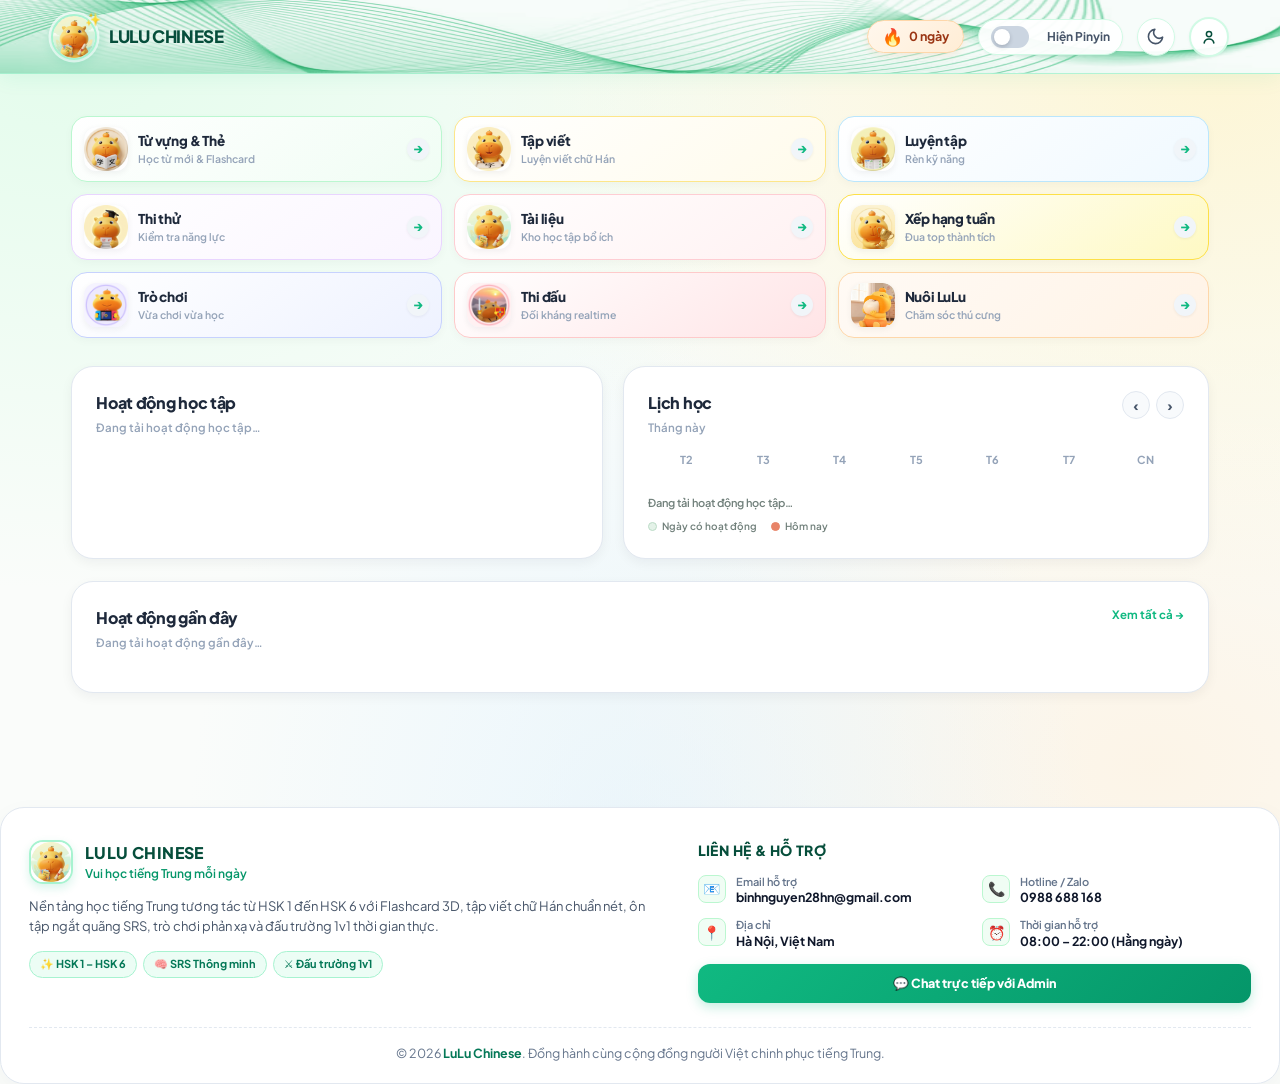
==== commit a939ac37: "style(footer): remove quick-link columns and bottom nav links from footer" ====
--- a/index.html
+++ b/index.html
@@ -198,28 +198,6 @@
             </div>
           </div>
 
-          <div class="footer-col">
-            <h3>Học tập &amp; Ôn luyện</h3>
-            <ul class="footer-links">
-              <li><a href="#vocabulary">📖 Từ vựng &amp; Flashcard 3D</a></li>
-              <li><a href="#writing">🖌️ Tập viết chữ Hán</a></li>
-              <li><a href="#practice">✍️ Luyện dịch &amp; Sắp xếp câu</a></li>
-              <li><a href="#mock-exam">📝 Thi thử năng lực HSK</a></li>
-              <li><a href="#materials">📚 Kho tài liệu Hán ngữ</a></li>
-            </ul>
-          </div>
-
-          <div class="footer-col">
-            <h3>Trò chơi &amp; Cộng đồng</h3>
-            <ul class="footer-links">
-              <li><a href="#game">🎮 Trò chơi tiếng Trung</a></li>
-              <li><a href="#battle">⚔️ Đấu trường 1v1 Realtime</a></li>
-              <li><a href="#lulu">🍊 Nuôi thú cưng LuLu</a></li>
-              <li><a href="#leaderboard">🏆 Bảng xếp hạng thành tích</a></li>
-              <li><a href="#profile">👤 Hồ sơ học viên</a></li>
-            </ul>
-          </div>
-
           <div class="footer-col footer-contact-col">
             <h3>Liên hệ &amp; Hỗ trợ</h3>
             <ul class="footer-contact-list">
@@ -260,13 +238,6 @@
 
         <div class="site-footer-bottom">
           <p>© 2026 <strong>LuLu Chinese</strong>. Đồng hành cùng cộng đồng người Việt chinh phục tiếng Trung.</p>
-          <div class="footer-bottom-links">
-            <a href="#dashboard">Trang chủ</a>
-            <span>•</span>
-            <a href="#activity">Nhật ký hoạt động</a>
-            <span>•</span>
-            <button type="button" class="footer-top-btn" onclick="window.scrollTo({top:0,behavior:'smooth'})">↑ Lên đầu trang</button>
-          </div>
         </div>
       </footer>
     </main>
--- a/styles.css
+++ b/styles.css
@@ -12959,8 +12959,9 @@
 
 .site-footer-inner {
   display: grid;
-  grid-template-columns: 1.4fr 1fr 1fr 1.25fr;
-  gap: 28px;
+  grid-template-columns: 1.15fr 1fr;
+  gap: 32px;
+  align-items: start;
   padding-bottom: 24px;
   border-bottom: 1.5px dashed #e2e8f0;
 }
@@ -13031,38 +13032,13 @@
   font-weight: 700;
 }
 
-.footer-links {
-  list-style: none;
-  padding: 0;
-  margin: 0;
-  display: flex;
-  flex-direction: column;
-  gap: 10px;
-}
-
-.footer-links a {
-  text-decoration: none;
-  font-size: 13px;
-  font-weight: 600;
-  color: #475569;
-  transition: color 0.18s ease, transform 0.18s ease;
-  display: inline-flex;
-  align-items: center;
-  gap: 6px;
-}
-
-.footer-links a:hover {
-  color: #059669;
-  transform: translateX(3px);
-}
-
 .footer-contact-list {
   list-style: none;
   padding: 0;
   margin: 0 0 14px;
-  display: flex;
-  flex-direction: column;
-  gap: 10px;
+  display: grid;
+  grid-template-columns: repeat(2, minmax(0, 1fr));
+  gap: 12px 16px;
 }
 
 .footer-contact-list li {
@@ -13129,9 +13105,8 @@
 .site-footer-bottom {
   display: flex;
   align-items: center;
-  justify-content: space-between;
-  flex-wrap: wrap;
-  gap: 12px;
+  justify-content: center;
+  text-align: center;
   padding-top: 16px;
   font-size: 12.5px;
   color: #64748b;
@@ -13145,43 +13120,10 @@
   color: #047857;
 }
 
-.footer-bottom-links {
-  display: flex;
-  align-items: center;
-  gap: 10px;
-}
-
-.footer-bottom-links a {
-  color: #475569;
-  text-decoration: none;
-  font-weight: 600;
-}
-
-.footer-bottom-links a:hover {
-  color: #059669;
-}
-
-.footer-top-btn {
-  background: #f1f5f9;
-  border: 1px solid #cbd5e1;
-  color: #334155;
-  padding: 5px 12px;
-  border-radius: 999px;
-  font-size: 12px;
-  font-weight: 700;
-  cursor: pointer;
-  transition: all 0.18s ease;
-}
-
-.footer-top-btn:hover {
-  background: #ecfdf5;
-  border-color: #6ee7b7;
-  color: #047857;
-}
-
-@media (max-width: 960px) {
+@media (max-width: 820px) {
   .site-footer-inner {
-    grid-template-columns: 1fr 1fr;
+    grid-template-columns: 1fr;
+    gap: 24px;
   }
 }
 
@@ -13189,13 +13131,8 @@
   .site-footer {
     padding: 24px 18px 18px;
   }
-  .site-footer-inner {
+  .footer-contact-list {
     grid-template-columns: 1fr;
-    gap: 22px;
-  }
-  .site-footer-bottom {
-    flex-direction: column;
-    text-align: center;
-  }
-}
-
+  }
+}
+
